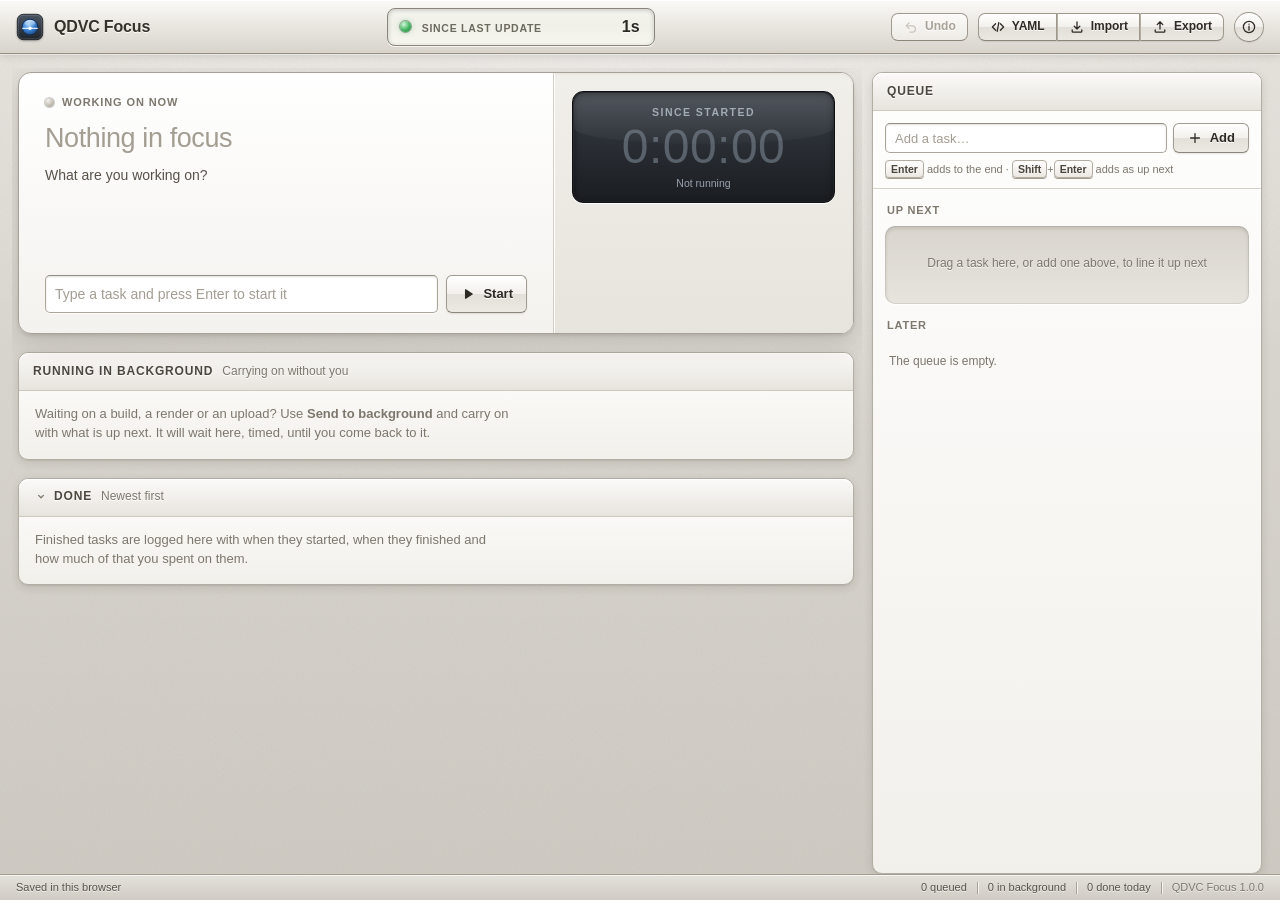
==== docs/index.html @ 7f021e05 "[AI-assisted] [feat] Add QDVC Focus single-page app Adds a no-dependency desktop web app for trackin" ====
<!DOCTYPE html>
<html lang="en">
<head>
<meta charset="utf-8">
<meta name="viewport" content="width=device-width, initial-scale=1">
<meta name="color-scheme" content="light">
<meta name="description" content="QDVC Focus — keep track of what you are working on now, what is up next, and what is running in the background.">
<title>QDVC Focus</title>
<link rel="icon" href="data:image/svg+xml,%3Csvg xmlns='http://www.w3.org/2000/svg' viewBox='0 0 32 32'%3E%3Crect x='1.5' y='1.5' width='29' height='29' rx='7' fill='%232d3238'/%3E%3Ccircle cx='16' cy='16' r='9' fill='%233a7fd0'/%3E%3Cpath d='M7.6 17.5h16.8' stroke='%23e8f3ff' stroke-width='1.6'/%3E%3Ccircle cx='16' cy='17.5' r='2.2' fill='%23fff'/%3E%3C/svg%3E">
<style>
/* ---------- src/css/00-tokens.css ---------- */
/* ==========================================================================
   00-tokens.css — the single source of truth for colour, type and metrics.
   The look is deliberately tactile: lit-from-above gradients, inset wells,
   bevelled controls. Surfaces are warm greys so the blue and green accents
   read as signals rather than decoration.
   ========================================================================== */

:root {
  /* type */
  --font: "Helvetica Neue", Helvetica, Arial, sans-serif;
  --mono: ui-monospace, "SF Mono", Menlo, Consolas, "Liberation Mono", monospace;

  /* ink */
  --ink:        #23211d;
  --ink-mid:    #57524a;
  --ink-dim:    #7d776d;
  --ink-faint:  #a39d92;

  /* the desk behind everything */
  --desk-top:   #e3e0da;
  --desk-bot:   #cfcbc3;

  /* raised surfaces */
  --panel-hi:   #fefefd;
  --panel-lo:   #f2f0eb;
  --panel-edge: #b3aea4;
  --head-hi:    #fbfaf8;
  --head-lo:    #e7e4de;
  --line:       #d6d2c9;
  --line-hi:    #ffffff;

  /* sunken wells */
  --well-hi:    #d9d5cd;
  --well-lo:    #e7e4dd;

  /* accents */
  --blue-hi:    #7db6f3;
  --blue:       #3a7bd5;
  --blue-lo:    #2d6cc4;
  --blue-edge:  #24599f;
  --go-hi:      #82d396;
  --go:         #46a560;
  --go-lo:      #379250;
  --go-edge:    #29703d;
  --red:        #b4362a;
  --red-edge:   #85251c;
  --amber:      #c98314;
  --amber-lo:   #9a6208;

  /* the clock and the code view */
  --glass-hi:   #383e46;
  --glass-lo:   #1a1d21;
  --glass-ink:  #f3efe6;
  --glass-dim:  #9aa3ad;

  --fs-xs: 11px;
  --fs-sm: 12px;
  --fs-md: 13px;
  --fs-lg: 15px;

  --radius: 6px;
  --radius-lg: 10px;

  --toolbar-h: 54px;
  --statusbar-h: 26px;
  --side-w: 390px;

  --ring: 0 0 0 3px rgba(58, 123, 213, .38);
  --raise-1: inset 0 1px 0 #fff, 0 1px 2px rgba(40, 34, 24, .12);
  --raise-2: inset 0 1px 0 #fff, 0 1px 1px rgba(40, 34, 24, .08), 0 3px 10px rgba(40, 34, 24, .12);
  --sink: inset 0 2px 4px rgba(0, 0, 0, .14), inset 0 0 0 1px rgba(0, 0, 0, .07), 0 1px 0 #fff;
}
/* ---------- src/css/10-base.css ---------- */
/* ==========================================================================
   10-base.css — reset, the desk texture, shared typography.
   ========================================================================== */

*, *::before, *::after { box-sizing: border-box; }

html, body { height: 100%; }

body {
  margin: 0;
  min-width: 1024px;
  overflow: hidden;
  font: var(--fs-md)/1.45 var(--font);
  color: var(--ink);
  background-color: var(--desk-bot);
  /* A faint grain over a top-lit gradient: enough to read as a surface,
     not enough to notice. */
  background-image:
    url("data:image/svg+xml,%3Csvg xmlns='http://www.w3.org/2000/svg' width='180' height='180'%3E%3Cfilter id='g'%3E%3CfeTurbulence type='fractalNoise' baseFrequency='.85' numOctaves='2' stitchTiles='stitch'/%3E%3CfeColorMatrix values='0 0 0 0 .2 0 0 0 0 .17 0 0 0 0 .12 0 0 0 .07 0'/%3E%3C/filter%3E%3Crect width='100%25' height='100%25' filter='url(%23g)'/%3E%3C/svg%3E"),
    radial-gradient(ellipse 80% 50% at 50% 0%, rgba(255, 255, 255, .45), rgba(255, 255, 255, 0)),
    linear-gradient(var(--desk-top), var(--desk-bot));
  background-attachment: fixed;
  -webkit-font-smoothing: antialiased;
  -moz-osx-font-smoothing: grayscale;
}

button, input, textarea, select { font: inherit; color: inherit; }

:focus-visible { outline: 2px solid var(--blue); outline-offset: 2px; }

b, strong { font-weight: 700; }

code {
  font: .92em var(--mono);
  padding: 1px 4px;
  border-radius: 3px;
  background: rgba(0, 0, 0, .06);
}

kbd {
  display: inline-block;
  min-width: 18px;
  padding: 0 5px;
  font: 600 10.5px/16px var(--font);
  text-align: center;
  color: #4a453d;
  background: linear-gradient(#ffffff, #ebe8e2);
  border: 1px solid #b3ada1;
  border-radius: 4px;
  box-shadow: 0 1px 0 #a39d91;
}

.dim { color: var(--ink-dim); }

.icon { flex: none; display: block; }

@keyframes breathe {
  0%, 100% { opacity: 1; }
  50% { opacity: .55; }
}

@keyframes fade-in {
  from { opacity: 0; }
}

@keyframes drop-in {
  from { opacity: 0; transform: translateY(-10px) scale(.98); }
}

@keyframes rise-in {
  from { opacity: 0; transform: translateY(8px); }
}

@media (prefers-reduced-motion: reduce) {
  *, *::before, *::after { animation: none !important; transition: none !important; }
}
/* ---------- src/css/20-chrome.css ---------- */
/* ==========================================================================
   20-chrome.css — window chrome: toolbar, the "since last update" display,
   the two-column workspace and the status bar.
   ========================================================================== */

.app {
  display: flex;
  flex-direction: column;
  height: 100vh;
}

/* ---------------------------------------------------------------- toolbar */

.toolbar {
  position: relative;
  z-index: 5;
  flex: none;
  display: flex;
  align-items: center;
  gap: 12px;
  height: var(--toolbar-h);
  padding: 0 16px;
  background: linear-gradient(#fbfaf8, #e7e4de 55%, #d8d4cc);
  border-bottom: 1px solid #958f84;
  box-shadow: inset 0 1px 0 #fff, 0 1px 0 rgba(255, 255, 255, .45), 0 2px 8px rgba(40, 34, 24, .14);
}

.toolbar-spacer { flex: 1; }

.brand {
  display: flex;
  align-items: center;
  gap: 10px;
  min-width: 0;
}

.brand-mark svg { display: block; filter: drop-shadow(0 1px 1px rgba(0, 0, 0, .25)); }

.brand-name {
  font-size: 16px;
  font-weight: 700;
  letter-spacing: -.01em;
  color: #34302a;
  text-shadow: 0 1px 0 rgba(255, 255, 255, .9);
  white-space: nowrap;
}

.toolbar-tools {
  display: flex;
  align-items: center;
  gap: 10px;
}

/* Glossy capsule buttons, lit from above. */
.tbtn {
  display: inline-flex;
  align-items: center;
  gap: 6px;
  height: 28px;
  padding: 0 11px;
  font-size: var(--fs-sm);
  font-weight: 600;
  color: #2e2a25;
  text-shadow: 0 1px 0 #fff;
  background: linear-gradient(#ffffff, #f2f0ec 50%, #e2dfd8 51%, #ebe8e2);
  border: 1px solid #9f998e;
  border-bottom-color: #8b857a;
  border-radius: 7px;
  box-shadow: inset 0 1px 0 rgba(255, 255, 255, .95), 0 1px 1px rgba(0, 0, 0, .08);
  cursor: pointer;
}

.tbtn:hover { background: linear-gradient(#ffffff, #f6f4f1 50%, #e8e5df 51%, #f1eee9); }

.tbtn:active, .tbtn.is-open {
  background: linear-gradient(#d2cec5, #e0ddd6);
  box-shadow: inset 0 1px 3px rgba(0, 0, 0, .22);
}

.tbtn:disabled {
  color: #a8a297;
  cursor: default;
  background: linear-gradient(#fbfaf8, #eeebe6);
  box-shadow: inset 0 1px 0 rgba(255, 255, 255, .95);
}

.tbtn:disabled .icon { opacity: .55; }

.tbtn-round {
  width: 30px;
  padding: 0;
  justify-content: center;
  border-radius: 50%;
  height: 30px;
}

.segmented { display: flex; }
.segmented .tbtn { border-radius: 0; }
.segmented .tbtn + .tbtn { border-left-color: #b3ada2; }
.segmented .tbtn:first-child { border-radius: 7px 0 0 7px; }
.segmented .tbtn:last-child { border-radius: 0 7px 7px 0; }

/* The "since last update" display sits in the middle of the toolbar like
   the status window of a desktop media player: a recessed, backlit panel. */
.idle-slot { flex: none; }

.idle-chip {
  display: flex;
  align-items: center;
  gap: 11px;
  width: 268px;
  height: 38px;
  padding: 0 14px 0 12px;
  text-align: left;
  cursor: pointer;
  color: var(--ink);
  background:
    linear-gradient(rgba(255, 255, 255, .55), rgba(255, 255, 255, 0) 50%),
    linear-gradient(#e9eadf, #f7f7f0);
  border: 1px solid #8a8579;
  border-radius: 8px;
  box-shadow: inset 0 1px 4px rgba(0, 0, 0, .22), inset 0 0 0 1px rgba(255, 255, 255, .35), 0 1px 0 rgba(255, 255, 255, .8);
}

.idle-chip:hover { border-color: #767165; }
.idle-chip:active { box-shadow: inset 0 2px 6px rgba(0, 0, 0, .3), 0 1px 0 rgba(255, 255, 255, .8); }

.idle-lamp {
  flex: none;
  width: 11px;
  height: 11px;
  border-radius: 50%;
  background: radial-gradient(circle at 35% 30%, #d4f8db, #41b45f 55%, #287f40);
  box-shadow: 0 0 0 1px rgba(0, 0, 0, .3), 0 0 5px rgba(65, 180, 95, .55);
}

.idle-chip[data-level="warn"] .idle-lamp {
  background: radial-gradient(circle at 35% 30%, #fff1c9, #e5a12c 55%, #a86c0a);
  box-shadow: 0 0 0 1px rgba(0, 0, 0, .3), 0 0 6px rgba(229, 161, 44, .7);
}

.idle-chip[data-level="alert"] .idle-lamp {
  background: radial-gradient(circle at 35% 30%, #ffd2cc, #db4a3a 55%, #962719);
  box-shadow: 0 0 0 1px rgba(0, 0, 0, .3), 0 0 8px rgba(219, 74, 58, .8);
  animation: breathe 1.6s ease-in-out infinite;
}

.idle-text {
  display: flex;
  flex: 1;
  justify-content: space-between;
  align-items: baseline;
  gap: 8px;
  min-width: 0;
}

.idle-label {
  font-size: 10.5px;
  font-weight: 700;
  text-transform: uppercase;
  letter-spacing: .07em;
  color: #6c6a5f;
  white-space: nowrap;
}

.idle-value {
  font-size: 16px;
  font-weight: 700;
  font-variant-numeric: tabular-nums;
  color: #2a2924;
  text-shadow: 0 1px 0 rgba(255, 255, 255, .7);
  white-space: nowrap;
}

.idle-chip[data-level="warn"] .idle-value { color: var(--amber-lo); }
.idle-chip[data-level="alert"] .idle-value { color: var(--red); }

.idle-chip.is-pulsing { animation: check-in .6s ease-out; }

@keyframes check-in {
  0% { box-shadow: inset 0 1px 4px rgba(0, 0, 0, .22), 0 0 0 0 rgba(65, 180, 95, .55); }
  100% { box-shadow: inset 0 1px 4px rgba(0, 0, 0, .22), 0 0 0 10px rgba(65, 180, 95, 0); }
}

/* -------------------------------------------------------------- workspace */

.workspace {
  flex: 1;
  min-height: 0;
  display: grid;
  grid-template-columns: minmax(0, 1fr) var(--side-w);
  gap: 18px;
  padding: 18px 18px 0;
}

.col-main {
  min-height: 0;
  overflow: auto;
  display: flex;
  flex-direction: column;
  gap: 18px;
  /* Room for the panels' shadows inside the scrolling box. */
  margin: -4px -8px 0 -6px;
  padding: 4px 8px 22px 6px;
}

.col-side {
  min-height: 0;
  margin-bottom: 18px;
}

@media (max-width: 1220px) {
  :root { --side-w: 340px; }
}

/* ------------------------------------------------------------- status bar */

.statusbar {
  flex: none;
  display: flex;
  align-items: center;
  gap: 10px;
  height: var(--statusbar-h);
  padding: 0 16px;
  font-size: var(--fs-xs);
  color: var(--ink-mid);
  text-shadow: 0 1px 0 rgba(255, 255, 255, .6);
  background: linear-gradient(#e4e1db, #d0ccc4);
  border-top: 1px solid #a39d92;
  box-shadow: inset 0 1px 0 rgba(255, 255, 255, .65);
}

.status-item { white-space: nowrap; }
.status-item.is-error { color: var(--red); font-weight: 700; white-space: normal; }
.status-spacer { flex: 1; }
.status-version { color: var(--ink-dim); }

.status-sep {
  width: 1px;
  height: 12px;
  background: #a9a397;
  box-shadow: 1px 0 0 rgba(255, 255, 255, .7);
}
/* ---------- src/css/30-controls.css ---------- */
/* ==========================================================================
   30-controls.css — buttons, text fields, small icon tools, links.
   ========================================================================== */

.btn {
  display: inline-flex;
  align-items: center;
  justify-content: center;
  gap: 7px;
  height: 30px;
  padding: 0 13px;
  font-size: var(--fs-md);
  font-weight: 600;
  color: #2e2a25;
  text-shadow: 0 1px 0 #fff;
  white-space: nowrap;
  background: linear-gradient(#ffffff, #f2f0ec 50%, #e3e0d9 51%, #ece9e3);
  border: 1px solid #a19b90;
  border-bottom-color: #8c867b;
  border-radius: var(--radius);
  box-shadow: inset 0 1px 0 rgba(255, 255, 255, .95), 0 1px 2px rgba(0, 0, 0, .1);
  cursor: pointer;
}

.btn:hover { background: linear-gradient(#ffffff, #f7f5f2 50%, #e9e6e0 51%, #f2efea); }

.btn:active {
  background: linear-gradient(#d4d0c8, #e2dfd8);
  box-shadow: inset 0 1px 3px rgba(0, 0, 0, .22);
}

.btn:disabled {
  color: #aaa499;
  text-shadow: none;
  cursor: default;
  background: linear-gradient(#f8f7f4, #eeebe6);
  box-shadow: none;
  border-color: #c3bdb2;
}

.btn:disabled .icon { opacity: .5; }

.btn-lg {
  height: 40px;
  padding: 0 18px;
  font-size: 14px;
  border-radius: 8px;
}

.btn-sm {
  height: 26px;
  padding: 0 10px;
  font-size: var(--fs-sm);
  gap: 5px;
}

.btn-icon { width: 40px; padding: 0; }

/* Coloured buttons share one recipe: a two-tone gloss and an engraved
   label. Only the hues change. */
.btn-primary, .btn-go, .btn-danger {
  color: #fff;
  text-shadow: 0 -1px 0 rgba(0, 0, 0, .3);
  box-shadow: inset 0 1px 0 rgba(255, 255, 255, .45), 0 1px 2px rgba(0, 0, 0, .2);
}

.btn-primary {
  background: linear-gradient(var(--blue-hi), #4d8fe2 50%, var(--blue-lo) 51%, #3f81d6);
  border-color: var(--blue-edge);
}
.btn-primary:hover { background: linear-gradient(#8dc0f6, #5b99e6 50%, #3676cc 51%, #4a8ade); }
.btn-primary:active { background: linear-gradient(#2a65b8, #3a7bd5); box-shadow: inset 0 1px 3px rgba(0, 0, 0, .35); }

.btn-go {
  background: linear-gradient(var(--go-hi), #55b26e 50%, var(--go-lo) 51%, #42a05c);
  border-color: var(--go-edge);
}
.btn-go:hover { background: linear-gradient(#93dba5, #61bb79 50%, #3e9a57 51%, #4aa964); }
.btn-go:active { background: linear-gradient(#2f8146, #46a560); box-shadow: inset 0 1px 3px rgba(0, 0, 0, .35); }

.btn-danger {
  background: linear-gradient(#ec8a7f, #d55849 50%, #bd3d2f 51%, #c84a3c);
  border-color: var(--red-edge);
}
.btn-danger:active { background: linear-gradient(#a8352a, #c84a3c); box-shadow: inset 0 1px 3px rgba(0, 0, 0, .35); }

.btn-primary:disabled, .btn-go:disabled, .btn-danger:disabled {
  color: rgba(255, 255, 255, .85);
  text-shadow: none;
  filter: saturate(.25) brightness(1.15);
  box-shadow: none;
}

/* Small borderless tool that gains a bevel on hover. */
.tool {
  flex: none;
  display: inline-flex;
  align-items: center;
  justify-content: center;
  width: 26px;
  height: 24px;
  padding: 0;
  color: #625d54;
  background: none;
  border: 1px solid transparent;
  border-radius: 5px;
  cursor: pointer;
}

.tool:hover, .tool.is-open {
  color: #2b2824;
  background: linear-gradient(#ffffff, #e9e6e0);
  border-color: #b5afa4;
  box-shadow: 0 1px 1px rgba(0, 0, 0, .08);
}

.tool:active {
  background: linear-gradient(#d9d5cd, #e8e5df);
  box-shadow: inset 0 1px 2px rgba(0, 0, 0, .18);
}

.link-btn {
  align-self: flex-start;
  padding: 0;
  font-size: var(--fs-md);
  color: #2c66b8;
  background: none;
  border: 0;
  cursor: pointer;
}

.link-btn:hover { text-decoration: underline; }

.push-left { margin-right: auto; }
.push-right { margin-left: auto; }

/* Text fields are sunk into the surface. */
.field {
  height: 30px;
  padding: 0 9px;
  font-size: var(--fs-md);
  color: var(--ink);
  background: #fff;
  border: 1px solid #aca69a;
  border-top-color: #958f83;
  border-radius: 5px;
  box-shadow: inset 0 1px 2px rgba(0, 0, 0, .13), 0 1px 0 rgba(255, 255, 255, .85);
}

.field::placeholder { color: #a39d92; }

.field:focus {
  outline: none;
  border-color: #5a8fd6;
  box-shadow: inset 0 1px 2px rgba(0, 0, 0, .1), var(--ring);
}

.field-lg { width: 100%; height: 36px; font-size: 15px; }

.field-area {
  width: 100%;
  height: auto;
  padding: 8px 10px;
  line-height: 1.45;
  resize: vertical;
}

.field-code {
  width: 100%;
  height: auto;
  min-height: 220px;
  padding: 10px 12px;
  font: 12.5px/1.5 var(--mono);
  white-space: pre;
  resize: vertical;
}

.form-label {
  display: block;
  margin: 0 0 5px;
  font-size: var(--fs-sm);
  font-weight: 700;
  color: var(--ink-mid);
}

.field-error {
  min-height: 16px;
  margin: 3px 0 8px;
  font-size: var(--fs-sm);
  color: var(--red);
}

.form-foot-note {
  margin-top: 10px;
  font-size: 11.5px;
  color: var(--ink-dim);
}
/* ---------- src/css/40-panels.css ---------- */
/* ==========================================================================
   40-panels.css — the raised panel with its bevelled header bar, counts,
   section labels and empty states. Shared by every column.
   ========================================================================== */

.panel {
  background: linear-gradient(var(--panel-hi), var(--panel-lo));
  border: 1px solid var(--panel-edge);
  border-radius: var(--radius-lg);
  box-shadow: var(--raise-2);
}

.panel-head {
  display: flex;
  align-items: center;
  gap: 9px;
  min-height: 38px;
  padding: 0 12px 0 14px;
  background: linear-gradient(var(--head-hi), var(--head-lo));
  border-bottom: 1px solid #cdc8be;
  border-radius: var(--radius-lg) var(--radius-lg) 0 0;
  box-shadow: inset 0 1px 0 #fff;
}

.panel.is-collapsed .panel-head {
  border-bottom: 0;
  border-radius: var(--radius-lg);
}

/* Engraved, small-caps-style header label. */
.panel-title {
  font-size: var(--fs-sm);
  font-weight: 700;
  letter-spacing: .07em;
  text-transform: uppercase;
  color: #4c473f;
  text-shadow: 0 1px 0 #fff;
}

.panel-sub {
  font-size: var(--fs-sm);
  color: var(--ink-dim);
  text-shadow: 0 1px 0 #fff;
}

.count-badge {
  min-width: 20px;
  height: 18px;
  padding: 0 6px;
  font-size: var(--fs-xs);
  font-weight: 700;
  line-height: 18px;
  text-align: center;
  color: #fff;
  text-shadow: 0 -1px 0 rgba(0, 0, 0, .25);
  background: linear-gradient(#958f85, #6f6a61);
  border-radius: 9px;
  box-shadow: inset 0 1px 1px rgba(0, 0, 0, .25), 0 1px 0 rgba(255, 255, 255, .85);
}

.count-badge:empty { display: none; }

.panel-empty {
  padding: 14px 16px 16px;
  color: var(--ink-dim);
  max-width: 70ch;
}

.section-label {
  display: flex;
  align-items: center;
  gap: 7px;
  margin: 14px 2px 7px;
  font-size: var(--fs-xs);
  font-weight: 700;
  letter-spacing: .07em;
  text-transform: uppercase;
  color: var(--ink-dim);
  text-shadow: 0 1px 0 #fff;
}

.section-count { font-weight: 400; letter-spacing: 0; }

.disclosure {
  display: inline-flex;
  align-items: center;
  gap: 5px;
  padding: 0;
  background: none;
  border: 0;
  cursor: pointer;
}

.disclosure .icon {
  color: var(--ink-dim);
  transform: rotate(-90deg);
  transition: transform .15s;
}

.disclosure.is-open .icon { transform: none; }
/* ---------- src/css/50-now.css ---------- */
/* ==========================================================================
   50-now.css — the "Now" card: the task in focus, its controls, and the
   glass-fronted clock.
   ========================================================================== */

.now-card {
  position: relative;
  display: grid;
  grid-template-columns: minmax(0, 1fr) 300px;
  min-height: 262px;
  background: linear-gradient(#ffffff, #f4f2ee);
  border: 1px solid #a7a197;
  border-radius: 13px;
  box-shadow: inset 0 1px 0 #fff, 0 2px 3px rgba(40, 34, 24, .1), 0 10px 28px rgba(40, 34, 24, .17);
}

.now-main {
  display: flex;
  flex-direction: column;
  gap: 11px;
  min-width: 0;
  padding: 22px 26px 20px;
}

.eyebrow {
  display: flex;
  align-items: center;
  gap: 8px;
  font-size: var(--fs-xs);
  font-weight: 700;
  letter-spacing: .08em;
  text-transform: uppercase;
  color: var(--ink-dim);
}

.live-lamp {
  width: 9px;
  height: 9px;
  border-radius: 50%;
  background: radial-gradient(circle at 35% 30%, #d4f8db, #41b45f 55%, #287f40);
  box-shadow: 0 0 0 1px rgba(0, 0, 0, .25), 0 0 6px rgba(65, 180, 95, .7);
  animation: breathe 2.4s ease-in-out infinite;
}

.live-lamp.is-off {
  background: radial-gradient(circle at 35% 30%, #f3f1ec, #bfbab0 60%, #9d978c);
  box-shadow: 0 0 0 1px rgba(0, 0, 0, .2);
  animation: none;
}

.now-title {
  font-size: 27px;
  font-weight: 700;
  line-height: 1.2;
  letter-spacing: -.015em;
  color: #1f1d19;
  overflow-wrap: anywhere;
}

.now-title.is-placeholder {
  font-weight: 300;
  color: var(--ink-faint);
}

.now-notes {
  max-height: 9.6em;
  overflow: auto;
  padding: 8px 11px;
  font-size: 13.5px;
  white-space: pre-wrap;
  overflow-wrap: anywhere;
  color: var(--ink-mid);
  background: #f5f3ee;
  border: 1px solid var(--line);
  border-radius: 7px;
  box-shadow: inset 0 1px 2px rgba(0, 0, 0, .07);
}

.now-actions {
  display: flex;
  flex-wrap: wrap;
  gap: 10px;
  margin-top: auto;
  padding-top: 6px;
}

.now-empty-text {
  margin: 0;
  font-size: 14px;
  color: var(--ink-mid);
}

.now-card.is-empty .now-actions { margin-top: 0; }

.now-next {
  font-size: 12.5px;
  color: var(--ink-mid);
  white-space: nowrap;
  overflow: hidden;
  text-overflow: ellipsis;
}

.or-rule {
  display: flex;
  align-items: center;
  gap: 10px;
  max-width: 560px;
  font-size: var(--fs-xs);
  letter-spacing: .07em;
  text-transform: uppercase;
  color: var(--ink-faint);
}

.or-rule::before, .or-rule::after {
  content: '';
  flex: 1;
  height: 1px;
  background: #d6d1c7;
  box-shadow: 0 1px 0 #fff;
}

.quick-start {
  display: flex;
  gap: 8px;
  max-width: 560px;
  margin-top: auto;
}

.quick-start .field { flex: 1; min-width: 0; height: 38px; font-size: 14px; }
.quick-start .btn { height: 38px; }

/* The right-hand column is a slightly sunken tray holding the clock. */
.now-side {
  display: flex;
  flex-direction: column;
  gap: 12px;
  padding: 18px;
  background: linear-gradient(#f1efea, #e7e4dd);
  border-left: 1px solid #d3cec4;
  border-radius: 0 12px 12px 0;
  box-shadow: inset 1px 0 0 #fff, inset 0 1px 3px rgba(0, 0, 0, .05);
}

.clock-face {
  position: relative;
  overflow: hidden;
  padding: 13px 14px 11px;
  text-align: center;
  color: var(--glass-ink);
  background: linear-gradient(var(--glass-hi), var(--glass-lo));
  border: 1px solid #0f1114;
  border-radius: 11px;
  box-shadow: inset 0 2px 7px rgba(0, 0, 0, .6), inset 0 0 0 1px rgba(255, 255, 255, .05), 0 1px 0 #fff;
}

/* The glass: a curved highlight over the top half. */
.clock-face::after {
  content: '';
  position: absolute;
  top: 1px;
  left: 1px;
  right: 1px;
  height: 46%;
  border-radius: 10px 10px 50% 50% / 10px 10px 16px 16px;
  background: linear-gradient(rgba(255, 255, 255, .13), rgba(255, 255, 255, .02));
  pointer-events: none;
}

.clock-label, .clock-sub {
  font-size: 10.5px;
  color: var(--glass-dim);
}

.clock-label {
  font-weight: 700;
  letter-spacing: .14em;
  text-transform: uppercase;
}

.clock-digits {
  margin: 1px 0 2px;
  font-size: 48px;
  font-weight: 300;
  line-height: 1.1;
  letter-spacing: .01em;
  font-variant-numeric: tabular-nums;
  text-shadow: 0 0 16px rgba(255, 246, 225, .28);
  white-space: nowrap;
}

.clock-face.is-off .clock-digits {
  color: #59616b;
  text-shadow: none;
}

.now-stats { display: flex; flex-direction: column; }

.stat {
  display: flex;
  justify-content: space-between;
  align-items: baseline;
  gap: 10px;
  padding: 6px 2px;
  border-bottom: 1px solid #d2cdc3;
  box-shadow: 0 1px 0 rgba(255, 255, 255, .8);
}

.stat:last-child { border-bottom: 0; box-shadow: none; }

.stat-label { font-size: var(--fs-sm); color: var(--ink-dim); }

.stat-value {
  font-weight: 700;
  font-variant-numeric: tabular-nums;
  white-space: nowrap;
}

/* While a task is dragged, the card says it can take it. */
.drop-hint { display: none; }

body.dragging-task .now-card .drop-hint {
  position: absolute;
  inset: 7px;
  display: flex;
  align-items: center;
  justify-content: center;
  font-size: 15px;
  font-weight: 700;
  color: #2a63b5;
  background: rgba(236, 243, 252, .8);
  border-radius: 9px;
  box-shadow: inset 0 0 0 2px rgba(58, 123, 213, .35);
  pointer-events: none;
}

.now-card.drop-active .drop-hint {
  background: rgba(219, 233, 250, .94) !important;
  box-shadow: inset 0 0 0 2px var(--blue), 0 0 0 4px rgba(58, 123, 213, .18) !important;
}
/* ---------- src/css/55-queue.css ---------- */
/* ==========================================================================
   55-queue.css — the queue sidebar: add form, up-next tray, later list,
   task cards and the drop marker.
   ========================================================================== */

.queue-panel {
  display: flex;
  flex-direction: column;
  height: 100%;
}

.add-form {
  padding: 12px 12px 10px;
  border-bottom: 1px solid var(--line);
  box-shadow: 0 1px 0 #fff;
}

.field-row { display: flex; gap: 6px; }
.field-row .field { flex: 1; min-width: 0; }

.hint {
  margin-top: 7px;
  font-size: var(--fs-xs);
  color: var(--ink-dim);
}

.queue-body {
  flex: 1;
  min-height: 0;
  overflow: auto;
  padding: 0 12px 14px;
}

/* The up-next slot is a recessed tray the next card sits in. */
.tray {
  min-height: 78px;
  padding: 8px;
  background: linear-gradient(var(--well-hi), var(--well-lo));
  border-radius: 10px;
  box-shadow: var(--sink);
  transition: background-color .15s, box-shadow .15s;
}

.tray.drop-active {
  background: linear-gradient(#cfdbeb, #dfe7f1);
  box-shadow: inset 0 2px 4px rgba(0, 0, 0, .14), inset 0 0 0 2px #5b93dc, 0 0 0 3px rgba(58, 123, 213, .18);
}

.tray-empty {
  display: flex;
  align-items: center;
  justify-content: center;
  min-height: 60px;
  padding: 0 12px;
  font-size: var(--fs-sm);
  text-align: center;
  color: var(--ink-dim);
  text-shadow: 0 1px 0 rgba(255, 255, 255, .7);
}

.later-list {
  min-height: 70px;
  margin: 0;
  padding: 4px 0 40px;
  list-style: none;
  border-radius: 8px;
}

.later-item { margin-bottom: 7px; }

.list-empty {
  padding: 8px 4px;
  font-size: var(--fs-sm);
  color: var(--ink-dim);
}

body.dragging-task .later-list .list-empty { visibility: hidden; }

/* The marker takes no space; it is drawn into the gap between cards. */
.drop-marker {
  position: relative;
  height: 0;
  list-style: none;
}

.drop-marker::before {
  content: '';
  position: absolute;
  left: 4px;
  right: 2px;
  top: -5px;
  height: 3px;
  border-radius: 2px;
  background: linear-gradient(#6aa8ef, #2f6fca);
  box-shadow: 0 1px 2px rgba(30, 80, 160, .45);
}

.drop-marker::after {
  content: '';
  position: absolute;
  left: -3px;
  top: -8px;
  width: 9px;
  height: 9px;
  border-radius: 50%;
  background: #fff;
  border: 2px solid #2f6fca;
}

/* ------------------------------------------------------------- task card */

.task-card {
  position: relative;
  display: flex;
  align-items: flex-start;
  gap: 8px;
  padding: 9px 7px 9px 6px;
  background: linear-gradient(#ffffff, #f4f2ee);
  border: 1px solid #bcb7ad;
  border-radius: 8px;
  box-shadow: var(--raise-1);
  cursor: grab;
  transition: box-shadow .12s, opacity .12s;
}

.task-card:hover {
  border-color: #a8a297;
  box-shadow: inset 0 1px 0 #fff, 0 2px 6px rgba(40, 34, 24, .16);
}

.task-card:active { cursor: grabbing; }

.task-card.is-next {
  padding: 11px 8px 11px 7px;
  box-shadow: inset 0 1px 0 #fff, 0 2px 4px rgba(40, 34, 24, .18);
}

.task-card.is-dragging { opacity: .4; }

/* A knurled grip down the side says "you can pick this up". */
.grip {
  flex: none;
  align-self: stretch;
  width: 8px;
  margin: 1px 1px 1px 2px;
  background-image: radial-gradient(circle, #a39d92 0.9px, transparent 1.3px);
  background-size: 4px 4px;
  opacity: .85;
}

.task-body { flex: 1; min-width: 0; }

.task-title {
  font-size: 13.5px;
  font-weight: 700;
  line-height: 1.3;
  overflow-wrap: anywhere;
}

.task-card.is-next .task-title { font-size: 14.5px; }

.task-note {
  margin-top: 2px;
  font-size: var(--fs-sm);
  color: var(--ink-mid);
  white-space: nowrap;
  overflow: hidden;
  text-overflow: ellipsis;
}

.task-meta {
  margin-top: 4px;
  font-size: var(--fs-xs);
  color: var(--ink-dim);
}

.meta-dot {
  display: inline-block;
  width: 3px;
  height: 3px;
  margin: 0 6px;
  vertical-align: middle;
  border-radius: 50%;
  background: currentColor;
  opacity: .7;
}

.task-tools {
  position: absolute;
  top: 5px;
  right: 5px;
  display: flex;
  gap: 1px;
  padding: 1px 1px 1px 18px;
  border-radius: 0 6px 6px 0;
  background: linear-gradient(to right, rgba(253, 252, 251, 0), #fdfcfb 16px);
  opacity: 0;
  pointer-events: none;
  transition: opacity .12s;
}

.task-card:hover .task-tools,
.task-card:focus-within .task-tools { opacity: 1; pointer-events: auto; }

body.dragging-task .task-tools { opacity: 0 !important; }
/* ---------- src/css/60-lanes.css ---------- */
/* ==========================================================================
   60-lanes.css — the background lane (with its barber-pole progress bars)
   and the done log.
   ========================================================================== */

/* ------------------------------------------------------------ background */

.bg-grid {
  display: grid;
  grid-template-columns: repeat(auto-fill, minmax(270px, 1fr));
  gap: 12px;
  padding: 12px;
}

.bg-card {
  display: flex;
  flex-direction: column;
  gap: 9px;
  padding: 11px 12px 12px;
  background: linear-gradient(#ffffff, #f3f1ec);
  border: 1px solid #bab5aa;
  border-radius: 9px;
  box-shadow: inset 0 1px 0 #fff, 0 1px 3px rgba(40, 34, 24, .13);
}

.bg-top {
  display: flex;
  align-items: flex-start;
  gap: 6px;
}

.bg-title {
  flex: 1;
  min-width: 0;
  font-size: 13.5px;
  font-weight: 700;
  line-height: 1.3;
  overflow-wrap: anywhere;
}

/* Indeterminate progress: something is working, nobody knows how long. */
.pole-track {
  height: 11px;
  overflow: hidden;
  background: linear-gradient(#cdc9c1, #e3e0d9);
  border: 1px solid #a49e92;
  border-radius: 6px;
  box-shadow: inset 0 1px 2px rgba(0, 0, 0, .25), 0 1px 0 #fff;
}

.pole {
  height: 100%;
  background-image:
    linear-gradient(rgba(255, 255, 255, .6), rgba(255, 255, 255, .05) 55%, rgba(0, 0, 0, .1)),
    repeating-linear-gradient(-45deg, #5b99e6 0 7px, #94c2f5 7px 14px);
  background-size: 100% 100%, 19.8px 100%;
  border-radius: 5px;
  animation: pole 1.1s linear infinite;
}

@keyframes pole {
  to { background-position: 0 0, 19.8px 0; }
}

.bg-times {
  display: flex;
  flex-direction: column;
  gap: 2px;
}

.bg-time-main {
  display: flex;
  align-items: center;
  gap: 6px;
  font-weight: 700;
  font-variant-numeric: tabular-nums;
}

.bg-time-main .icon { color: var(--ink-dim); }

.bg-time-sub {
  font-size: 11.5px;
  color: var(--ink-dim);
}

.bg-actions { display: flex; gap: 6px; }

/* ------------------------------------------------------------------ done */

.done-table { padding: 2px 0 8px; }

.day-row {
  display: flex;
  justify-content: space-between;
  padding: 10px 16px 5px;
  font-size: var(--fs-xs);
  font-weight: 700;
  letter-spacing: .07em;
  text-transform: uppercase;
  color: var(--ink-dim);
  text-shadow: 0 1px 0 #fff;
  border-bottom: 1px solid #e0dcd4;
}

.day-count { font-weight: 400; letter-spacing: 0; text-transform: none; }

.done-row {
  display: grid;
  grid-template-columns: 18px minmax(0, 1fr) 96px 62px minmax(120px, 170px) 58px;
  align-items: center;
  gap: 12px;
  min-height: 33px;
  padding: 4px 12px 4px 16px;
}

.done-row.is-alt { background: rgba(80, 70, 50, .035); }
.done-row:hover { background: rgba(58, 123, 213, .07); }

.done-check {
  display: inline-flex;
  align-items: center;
  justify-content: center;
  width: 18px;
  height: 18px;
  color: #fff;
  border-radius: 50%;
  background: linear-gradient(#7fcf93, #3d9a57);
  box-shadow: inset 0 1px 0 rgba(255, 255, 255, .45), 0 0 0 1px #2c7d43, 0 1px 1px rgba(0, 0, 0, .15);
}

.done-check .icon { width: 12px; height: 12px; stroke-width: 2.6; }

.done-title {
  overflow: hidden;
  text-overflow: ellipsis;
  white-space: nowrap;
}

.done-when, .done-took, .done-focus {
  font-size: var(--fs-sm);
  font-variant-numeric: tabular-nums;
  white-space: nowrap;
  color: var(--ink-mid);
}

.done-took { font-weight: 700; color: var(--ink); text-align: right; }
.done-focus { overflow: hidden; text-overflow: ellipsis; }

.done-tools {
  display: flex;
  justify-content: flex-end;
  gap: 1px;
  opacity: 0;
}

.done-row:hover .done-tools,
.done-row:focus-within .done-tools { opacity: 1; }
/* ---------- src/css/70-overlays.css ---------- */
/* ==========================================================================
   70-overlays.css — dialogs, pop-up menus, toasts, the YAML view and the
   file-drop veil.
   ========================================================================== */

#layer { position: relative; z-index: 50; }

/* ---------------------------------------------------------------- dialog */

.backdrop {
  position: fixed;
  inset: 0;
  z-index: 50;
  display: flex;
  align-items: flex-start;
  justify-content: center;
  padding: 9vh 20px 20px;
  background: rgba(40, 36, 30, .38);
  animation: fade-in .12s ease-out;
}

.dialog {
  display: flex;
  flex-direction: column;
  width: 540px;
  max-width: 100%;
  max-height: 82vh;
  overflow: hidden;
  background: linear-gradient(#fbfaf8, #f0eee9);
  border: 1px solid #7d776c;
  border-radius: 11px;
  box-shadow: 0 26px 70px rgba(20, 16, 10, .45), 0 4px 12px rgba(20, 16, 10, .25), inset 0 1px 0 #fff;
  animation: drop-in .16s ease-out;
}

.dialog-wide { width: 780px; }

.dialog-titlebar {
  flex: none;
  display: flex;
  align-items: center;
  height: 40px;
  padding: 0 8px 0 16px;
  background: linear-gradient(#f9f8f6, #dfdcd5);
  border-bottom: 1px solid #aea89d;
  box-shadow: inset 0 1px 0 #fff;
}

.dialog-title {
  flex: 1;
  font-size: 13.5px;
  font-weight: 700;
  text-shadow: 0 1px 0 #fff;
}

.titlebar-close {
  display: inline-flex;
  align-items: center;
  justify-content: center;
  width: 26px;
  height: 26px;
  padding: 0;
  color: #625d54;
  background: none;
  border: 1px solid transparent;
  border-radius: 50%;
  cursor: pointer;
}

.titlebar-close:hover {
  color: #fff;
  background: linear-gradient(#e0796d, #bd3d2f);
  border-color: var(--red-edge);
}

.dialog-body {
  padding: 16px 18px 18px;
  overflow: auto;
}

.dialog-body p { margin: 0 0 10px; }

.dialog-message { font-size: 13.5px; }

.dialog-foot {
  flex: none;
  display: flex;
  justify-content: flex-end;
  gap: 8px;
  padding: 12px 16px;
  background: linear-gradient(#eeece7, #e3e0d9);
  border-top: 1px solid #d0cbc1;
  box-shadow: inset 0 1px 0 rgba(255, 255, 255, .85);
}

/* ------------------------------------------------------------- YAML view */

.code-meta {
  display: flex;
  justify-content: space-between;
  gap: 16px;
  margin-bottom: 8px;
  font-size: var(--fs-sm);
  color: var(--ink-mid);
}

.code {
  max-height: 56vh;
  margin: 0;
  overflow: auto;
  padding: 12px 14px;
  font: 12.5px/1.55 var(--mono);
  white-space: pre;
  tab-size: 2;
  color: #e7e3da;
  background: linear-gradient(#272b31, #1c1f24);
  border: 1px solid #0f1114;
  border-radius: 8px;
  box-shadow: inset 0 2px 6px rgba(0, 0, 0, .5), 0 1px 0 #fff;
}

.code:focus-visible { outline-offset: 3px; }

.y-comment { color: #7f8893; font-style: italic; }
.y-key { color: #8cc4ff; }
.y-punct { color: #9aa3ad; }
.y-dash { color: #d7a35a; }
.y-str { color: #ece8df; }
.y-num { color: #e6b673; }
.y-lit { color: #c9a0f0; }
.y-time { color: #a3d79e; }
.y-text { color: #d8cfb9; }

/* ---------------------------------------------------------------- import */

.import-drop {
  display: flex;
  align-items: center;
  gap: 12px;
  margin-bottom: 10px;
  padding: 11px 12px;
  color: var(--ink-mid);
  background: linear-gradient(var(--well-hi), var(--well-lo));
  border-radius: 9px;
  box-shadow: var(--sink);
}

.import-drop.is-over {
  background: linear-gradient(#cfdbeb, #dfe7f1);
  box-shadow: inset 0 0 0 2px #5b93dc;
}

.import-source {
  margin-left: auto;
  font-weight: 700;
  color: var(--ink);
}

.import-verdict {
  margin-top: 10px;
  padding: 9px 12px;
  font-size: 12.5px;
  color: var(--ink-mid);
  background: #ebe8e2;
  border: 1px solid #d4cfc5;
  border-radius: 7px;
}

.import-verdict.is-ok {
  color: #1f5b2e;
  background: linear-gradient(#f0f9f1, #e2f2e4);
  border-color: #9ccaa6;
}

.import-verdict.is-error {
  color: #7c2219;
  background: linear-gradient(#fcf1ef, #f7e2df);
  border-color: #dda59e;
}

.import-warnings { margin: 6px 0 0 18px; padding: 0; }

/* ----------------------------------------------------------------- about */

.dialog-about .dialog-body { font-size: 13.5px; }

.about-head {
  display: flex;
  align-items: center;
  gap: 14px;
  margin-bottom: 14px;
}

.about-mark svg { width: 52px; height: 52px; filter: drop-shadow(0 2px 3px rgba(0, 0, 0, .25)); }

.about-name { font-size: 19px; font-weight: 700; letter-spacing: -.01em; }

.keys {
  width: 100%;
  margin-top: 6px;
  border-collapse: collapse;
  font-size: 12.5px;
}

.keys td {
  padding: 5px 8px;
  border-top: 1px solid #e0dcd4;
}

.keys td:first-child { width: 150px; white-space: nowrap; }

/* ----------------------------------------------------------------- menus */

.menu {
  position: fixed;
  z-index: 60;
  min-width: 230px;
  padding: 5px 0;
  background: linear-gradient(#fdfdfc, #f1efeb);
  border: 1px solid #8d877c;
  border-radius: 8px;
  box-shadow: 0 12px 32px rgba(30, 25, 15, .28), 0 2px 6px rgba(30, 25, 15, .18), inset 0 1px 0 #fff;
  animation: fade-in .08s ease-out;
}

.menu-item {
  display: flex;
  align-items: center;
  gap: 9px;
  width: 100%;
  padding: 6px 16px 6px 11px;
  text-align: left;
  color: var(--ink);
  background: none;
  border: 0;
  cursor: pointer;
}

.menu-item:hover:not([disabled]),
.menu-item:focus {
  outline: none;
  color: #fff;
  text-shadow: 0 -1px 0 rgba(0, 0, 0, .25);
  background: linear-gradient(#64a1ea, #3a7bd5);
}

.menu-item.is-danger { color: var(--red); }

.menu-item.is-danger:hover,
.menu-item.is-danger:focus {
  color: #fff;
  background: linear-gradient(#e0796d, #bd3d2f);
}

.menu-item[disabled] { color: var(--ink-faint); cursor: default; }

.menu-icon { display: inline-flex; width: 16px; }
.menu-label { flex: 1; }
.menu-hint { font-size: var(--fs-xs); opacity: .7; }

.menu-sep {
  height: 1px;
  margin: 5px 0;
  background: #d4cfc5;
  box-shadow: 0 1px 0 #fff;
}

/* ---------------------------------------------------------------- toasts */

.toasts {
  position: fixed;
  left: 50%;
  bottom: calc(var(--statusbar-h) + 18px);
  z-index: 70;
  display: flex;
  flex-direction: column;
  align-items: center;
  gap: 8px;
  transform: translateX(-50%);
  pointer-events: none;
}

.toast {
  display: flex;
  align-items: center;
  gap: 10px;
  max-width: 660px;
  padding: 7px 7px 7px 15px;
  font-size: var(--fs-md);
  color: #f4f1ea;
  background: linear-gradient(rgba(62, 66, 72, .97), rgba(32, 35, 39, .97));
  border: 1px solid #101214;
  border-radius: 10px;
  box-shadow: 0 10px 28px rgba(0, 0, 0, .35), inset 0 1px 0 rgba(255, 255, 255, .13);
  pointer-events: auto;
  animation: rise-in .18s ease-out;
  transition: opacity .18s, transform .18s;
}

.toast.is-leaving { opacity: 0; transform: translateY(6px); }

.toast-error { background: linear-gradient(rgba(156, 48, 36, .97), rgba(116, 30, 22, .97)); }

.toast-text { overflow-wrap: anywhere; }

.toast-btn {
  flex: none;
  display: inline-flex;
  align-items: center;
  gap: 5px;
  height: 26px;
  padding: 0 10px;
  font-size: var(--fs-sm);
  font-weight: 700;
  color: #fff;
  background: linear-gradient(#5d636c, #3f444b 50%, #33373d 51%, #3c4148);
  border: 1px solid #121416;
  border-radius: 6px;
  box-shadow: inset 0 1px 0 rgba(255, 255, 255, .2);
  cursor: pointer;
}

.toast-btn:hover { background: linear-gradient(#6b727c, #4a5058 50%, #3c4148 51%, #464b53); }

.toast-x {
  flex: none;
  display: inline-flex;
  align-items: center;
  justify-content: center;
  width: 24px;
  height: 24px;
  padding: 0;
  color: #a7adb5;
  background: none;
  border: 0;
  border-radius: 50%;
  cursor: pointer;
}

.toast-x:hover { color: #fff; background: rgba(255, 255, 255, .12); }

/* ------------------------------------------------------ file drop veil */

.file-drop-veil {
  position: fixed;
  inset: 0;
  z-index: 80;
  display: none;
  align-items: center;
  justify-content: center;
  background: rgba(40, 60, 90, .25);
  pointer-events: none;
}

body.file-over .file-drop-veil { display: flex; }

.file-drop-card {
  padding: 22px 30px;
  font-size: 16px;
  font-weight: 700;
  color: #24508f;
  background: linear-gradient(#ffffff, #eef3fa);
  border: 1px solid #6c95cc;
  border-radius: 12px;
  box-shadow: 0 20px 60px rgba(0, 0, 0, .3);
}
</style>
</head>
<body>
<div class="app" id="app">

  <header class="toolbar" role="banner">
    <div class="brand">
      <span class="brand-mark" id="brand-mark" aria-hidden="true"></span>
      <span class="brand-name">QDVC Focus</span>
    </div>
    <div class="toolbar-spacer"></div>
    <div class="idle-slot" id="idle-slot"></div>
    <div class="toolbar-spacer"></div>
    <div class="toolbar-tools">
      <button type="button" class="tbtn" id="btn-undo" data-act="undo" disabled title="Nothing to undo"><span data-icon="undo"></span><span>Undo</span></button>
      <div class="segmented" role="group" aria-label="State">
        <button type="button" class="tbtn" data-act="show-yaml" title="Show the current state as YAML (Y)"><span data-icon="code"></span><span>YAML</span></button>
        <button type="button" class="tbtn" data-act="import" title="Import a saved state"><span data-icon="importFile"></span><span>Import</span></button>
        <button type="button" class="tbtn" data-act="export" title="Download the current state as a .yaml file"><span data-icon="exportFile"></span><span>Export</span></button>
      </div>
      <button type="button" class="tbtn tbtn-round" data-act="about" title="About and keyboard shortcuts (?)" aria-label="About and keyboard shortcuts"><span data-icon="info"></span></button>
    </div>
  </header>

  <main class="workspace">
    <div class="col-main">
      <section class="now-slot" id="now" aria-label="Working on now"></section>
      <div id="background"></div>
      <div id="done"></div>
    </div>

    <aside class="col-side panel queue-panel" aria-label="Queue">
      <div class="panel-head">
        <span class="panel-title">Queue</span>
        <span class="count-badge" id="queue-count"></span>
      </div>
      <form class="add-form" data-form="add" autocomplete="off">
        <div class="field-row">
          <input class="field" id="add-input" name="title" maxlength="300" placeholder="Add a task…" aria-label="Add a task to the queue">
          <button type="submit" class="btn"><span data-icon="plus"></span><span>Add</span></button>
        </div>
        <div class="hint"><kbd>Enter</kbd> adds to the end · <kbd>Shift</kbd>+<kbd>Enter</kbd> adds as up next</div>
      </form>
      <div class="queue-body" id="queue-body"></div>
    </aside>
  </main>

  <footer class="statusbar" id="statusbar" role="contentinfo"></footer>
</div>

<div class="toasts" id="toasts" aria-live="polite"></div>
<div id="layer"></div>
<div class="file-drop-veil" aria-hidden="true"><div class="file-drop-card">Drop the .yaml file to import it</div></div>
<input type="file" id="file-input" accept=".yaml,.yml,.txt,text/yaml,application/yaml,text/plain" hidden>
<script>
"use strict";
/* ---------- src/js/00-ns.js ---------- */
/* ==========================================================================
   00-ns.js — namespace and product constants.
   Must not touch the DOM or localStorage at load time: the test harnesses
   load every module under plain Node.
   ========================================================================== */

var QDF = (typeof QDF !== 'undefined') ? QDF : {};

/* Change APP.name to re-brand the whole application. */
QDF.APP = {
  name: 'QDVC Focus',
  version: '1.0.0',
  /* Written as `format:` at the top of every export and of the saved state.
     Independent of the name, so a rename does not invalidate old exports. */
  format: 'qdvc-focus/1',
  /* localStorage keys. Independent of the name for the same reason. */
  storageKey: 'qdvc-focus.v1',
  prefsKey: 'qdvc-focus.prefs.v1',
  /* How many steps of undo are kept in memory (not persisted). */
  undoDepth: 40
};

/* Thresholds for the "since last update" indicator, in minutes. */
QDF.IDLE = {
  warnAfter: 20,
  alertAfter: 60
};

QDF.view = QDF.view || {};
/* ---------- src/js/10-util.js ---------- */
/* ==========================================================================
   10-util.js — small helpers: escaping, ids, time arithmetic and formatting,
   downloads. Times are stored as ISO 8601 strings in UTC and handled as
   milliseconds since the epoch in between.
   ========================================================================== */

QDF.util = (function () {

  var ENTITIES = { '&': '&amp;', '<': '&lt;', '>': '&gt;', '"': '&quot;', "'": '&#39;' };
  var DAYS = ['Sun', 'Mon', 'Tue', 'Wed', 'Thu', 'Fri', 'Sat'];
  var MONTHS = ['Jan', 'Feb', 'Mar', 'Apr', 'May', 'Jun',
                'Jul', 'Aug', 'Sep', 'Oct', 'Nov', 'Dec'];

  function esc(value) {
    return String(value == null ? '' : value).replace(/[&<>"']/g, function (c) {
      return ENTITIES[c];
    });
  }

  function pad(n, width) {
    var s = String(n);
    while (s.length < (width || 2)) s = '0' + s;
    return s;
  }

  function iso(ms) {
    return new Date(ms).toISOString();
  }

  /* ISO string → ms, or null when it is not a usable time. */
  function ms(isoString) {
    if (typeof isoString !== 'string' || !isoString) return null;
    var t = Date.parse(isoString);
    return isNaN(t) ? null : t;
  }

  function isTime(value) {
    return ms(value) !== null;
  }

  /* Whole seconds from an ISO time to `nowMs`, never negative. */
  function secondsSince(isoString, nowMs) {
    var t = ms(isoString);
    if (t === null) return 0;
    return Math.max(0, Math.floor((nowMs - t) / 1000));
  }

  function uid(nowMs) {
    return 't-' + Math.floor(nowMs || Date.now()).toString(36) + '-' +
      Math.random().toString(36).slice(2, 6);
  }

  /* 0:42:07 — always hours, so the digits do not jump about. */
  function clock(sec) {
    sec = Math.max(0, Math.floor(sec || 0));
    var h = Math.floor(sec / 3600);
    var m = Math.floor((sec % 3600) / 60);
    return h + ':' + pad(m) + ':' + pad(sec % 60);
  }

  /* Human duration. `precise` keeps seconds while under an hour, for values
     that tick on screen; otherwise the shortest honest phrasing. */
  function duration(sec, precise) {
    sec = Math.max(0, Math.floor(sec || 0));
    var d = Math.floor(sec / 86400);
    var h = Math.floor((sec % 86400) / 3600);
    var m = Math.floor((sec % 3600) / 60);
    var s = sec % 60;
    if (d) return d + 'd ' + h + 'h';
    if (h) return h + 'h ' + pad(m) + 'm';
    if (precise) return m ? m + 'm ' + pad(s) + 's' : s + 's';
    if (m) return m + 'm';
    return sec ? '<1m' : '0m';
  }

  function ago(sec) {
    if (sec < 60) return 'just now';
    return duration(sec) + ' ago';
  }

  function localDate(isoString) {
    var t = ms(isoString);
    return t === null ? null : new Date(t);
  }

  /* 14:05 in local time. */
  function timeOfDay(isoString) {
    var d = localDate(isoString);
    return d ? pad(d.getHours()) + ':' + pad(d.getMinutes()) : '';
  }

  function dayKey(isoString) {
    var d = localDate(isoString);
    return d ? d.getFullYear() + '-' + pad(d.getMonth() + 1) + '-' + pad(d.getDate()) : '';
  }

  /* Today / Yesterday / Mon 19 Oct / Mon 19 Oct 2025 */
  function dayLabel(isoString, nowMs) {
    var d = localDate(isoString);
    if (!d) return 'Unknown day';
    var key = dayKey(isoString);
    if (key === dayKey(iso(nowMs))) return 'Today';
    if (key === dayKey(iso(nowMs - 86400000))) return 'Yesterday';
    var label = DAYS[d.getDay()] + ' ' + d.getDate() + ' ' + MONTHS[d.getMonth()];
    if (d.getFullYear() !== new Date(nowMs).getFullYear()) label += ' ' + d.getFullYear();
    return label;
  }

  /* 2026-10-21-1405, local time, for file names. */
  function fileStamp(nowMs) {
    var d = new Date(nowMs);
    return d.getFullYear() + '-' + pad(d.getMonth() + 1) + '-' + pad(d.getDate()) +
      '-' + pad(d.getHours()) + pad(d.getMinutes());
  }

  function plural(n, one, many) {
    return n + ' ' + (n === 1 ? one : (many || one + 's'));
  }

  function firstLine(text) {
    return String(text || '').split('\n')[0].trim();
  }

  function download(filename, text, mime) {
    var blob = new Blob([text], { type: mime || 'text/plain' });
    var url = URL.createObjectURL(blob);
    var a = document.createElement('a');
    a.href = url;
    a.download = filename;
    document.body.appendChild(a);
    a.click();
    document.body.removeChild(a);
    setTimeout(function () { URL.revokeObjectURL(url); }, 1000);
  }

  function readFile(file, done) {
    var reader = new FileReader();
    reader.onload = function () { done(null, String(reader.result)); };
    reader.onerror = function () { done(reader.error || new Error('Could not read the file.')); };
    reader.readAsText(file);
  }

  return {
    esc: esc, pad: pad, iso: iso, ms: ms, isTime: isTime,
    secondsSince: secondsSince, uid: uid,
    clock: clock, duration: duration, ago: ago,
    timeOfDay: timeOfDay, dayKey: dayKey, dayLabel: dayLabel, fileStamp: fileStamp,
    plural: plural, firstLine: firstLine,
    download: download, readFile: readFile
  };
})();
/* ---------- src/js/15-yaml.js ---------- */
/* ==========================================================================
   15-yaml.js — a small, strict YAML subset, emitted and parsed by hand.

   Emits block mappings, block sequences (of scalars or of mappings), plain and
   double-quoted scalars, and `|` / `|-` literal blocks for multi-line text.
   Output is deterministic: key order is insertion order.

   Parses everything it emits, plus the hand edits people actually make:
   comments, blank lines, a leading `---`, CRLF line endings, single-quoted
   strings, `~` for null, `[]` / `{}` and one-line `[a, b]` lists, sequences
   written at the same indentation as their key, and `>` folded blocks.
   Anchors, tags, multi-document streams and flow mappings are not supported
   and are reported as errors rather than misread.
   ========================================================================== */

QDF.yaml = (function () {

  /* ---------------------------------------------------------------- emit */

  function spaces(n) {
    return new Array(n + 1).join(' ');
  }

  function isMap(v) {
    return v !== null && typeof v === 'object' && !Array.isArray(v);
  }

  var RESERVED = /^(true|false|yes|no|on|off|null|~|y|n)$/i;
  var NUMERIC = /^[+-]?(\d+\.?\d*|\.\d+)([eE][+-]?\d+)?$|^0x[0-9a-f]+$|^[+-]?\.(inf|nan)$/i;

  function scalar(v) {
    if (v === null) return 'null';
    if (v === true || v === false) return String(v);
    if (typeof v === 'number') return isFinite(v) ? String(v) : JSON.stringify(String(v));
    var s = String(v);
    if (s === '' ||
        /^[\s\-?:,\[\]{}#&*!|>'"%@`]/.test(s) ||
        /\s$/.test(s) ||
        /:(\s|$)/.test(s) ||
        /\s#/.test(s) ||
        /[\u0000-\u001f\u007f]/.test(s) ||
        RESERVED.test(s) ||
        NUMERIC.test(s)) {
      return JSON.stringify(s);
    }
    return s;
  }

  function keyText(k) {
    return /^[A-Za-z_][A-Za-z0-9_.-]*$/.test(k) ? k : JSON.stringify(String(k));
  }

  /* Multi-line text reads best as a literal block, but only when the block
     can be read back exactly: no tabs or CRs, no whitespace-only lines, no
     leading space on the first line, at most one trailing newline. */
  function blockable(s) {
    if (typeof s !== 'string' || s.indexOf('\n') === -1) return false;
    if (/[\r\t]/.test(s) || /\n\n$/.test(s) || /^\n/.test(s)) return false;
    if (/^ /.test(s)) return false;
    if (/[\u0000-\u0008\u000b-\u001f\u007f]/.test(s)) return false;
    var lines = s.replace(/\n$/, '').split('\n');
    for (var i = 0; i < lines.length; i++) {
      if (/^\s+$/.test(lines[i])) return false;
    }
    return true;
  }

  function emitValue(prefix, v, indent, out) {
    if (blockable(v)) {
      var trailing = /\n$/.test(v);
      out.push(prefix + ' ' + (trailing ? '|' : '|-'));
      (trailing ? v.slice(0, -1) : v).split('\n').forEach(function (line) {
        out.push(line === '' ? '' : spaces(indent + 2) + line);
      });
    } else {
      out.push(prefix + ' ' + scalar(v));
    }
  }

  function hasKeys(obj) {
    return Object.keys(obj).some(function (k) { return obj[k] !== undefined; });
  }

  function emitMap(obj, indent, out) {
    Object.keys(obj).forEach(function (k) {
      var v = obj[k];
      if (v === undefined) return;
      var head = spaces(indent) + keyText(k) + ':';
      if (Array.isArray(v)) {
        if (!v.length) { out.push(head + ' []'); return; }
        out.push(head);
        emitSeq(v, indent + 2, out);
      } else if (isMap(v)) {
        if (!hasKeys(v)) { out.push(head + ' {}'); return; }
        out.push(head);
        emitMap(v, indent + 2, out);
      } else {
        emitValue(head, v, indent, out);
      }
    });
  }

  function emitSeq(arr, indent, out) {
    arr.forEach(function (item) {
      var dash = spaces(indent) + '-';
      if (isMap(item) && hasKeys(item)) {
        var tmp = [];
        emitMap(item, indent + 2, tmp);
        tmp[0] = dash + ' ' + tmp[0].slice(indent + 2);
        Array.prototype.push.apply(out, tmp);
      } else if (isMap(item)) {
        out.push(dash + ' {}');
      } else if (Array.isArray(item) && item.length) {
        out.push(dash);
        emitSeq(item, indent + 2, out);
      } else if (Array.isArray(item)) {
        out.push(dash + ' []');
      } else {
        emitValue(dash, item, indent, out);
      }
    });
  }

  /* `blankBetween` puts an empty line between top-level keys whose value
     spans several lines, which makes a long file far easier to scan. */
  function emit(doc, blankBetween) {
    var out = [];
    if (!isMap(doc)) throw new Error('emit expects a mapping at the top level');
    var keys = Object.keys(doc).filter(function (k) { return doc[k] !== undefined; });
    var lastMulti = false;
    keys.forEach(function (k, n) {
      var chunk = {};
      chunk[k] = doc[k];
      var lines = [];
      emitMap(chunk, 0, lines);
      if (blankBetween && n > 0 && (lines.length > 1 || lastMulti)) out.push('');
      lastMulti = lines.length > 1;
      Array.prototype.push.apply(out, lines);
    });
    return out.join('\n') + '\n';
  }

  /* --------------------------------------------------------------- parse */

  function parse(text) {
    var lines = String(text).replace(/^﻿/, '').replace(/\r\n?/g, '\n').split('\n');
    var i = 0;
    var at = null;   /* the line a scalar being read came from */

    function fail(message, lineIndex) {
      var n = (lineIndex !== undefined ? lineIndex : at !== null ? at : i) + 1;
      var err = new Error('Line ' + n + ': ' + message);
      err.line = n;
      throw err;
    }

    function isSkippable(line) {
      return /^\s*(#.*)?$/.test(line);
    }

    function indentOf(line) {
      var m = /^( *)(\t?)/.exec(line);
      if (m[2]) fail('Tabs cannot be used for indentation; use spaces.');
      return m[1].length;
    }

    function skip() {
      while (i < lines.length && isSkippable(lines[i])) i++;
    }

    function isDash(body) {
      return body === '-' || body.slice(0, 2) === '- ';
    }

    /* Reads a quoted scalar starting at s[0]; returns { value, end }. */
    function readQuoted(s) {
      var q = s.charAt(0), out = '', j = 1;
      if (q === "'") {
        while (j < s.length) {
          var c = s.charAt(j);
          if (c === "'") {
            if (s.charAt(j + 1) === "'") { out += "'"; j += 2; continue; }
            return { value: out, end: j + 1 };
          }
          out += c; j++;
        }
        fail('Unclosed single quote.');
      }
      var ESC = { n: '\n', t: '\t', r: '\r', '"': '"', '\\': '\\', '/': '/', '0': '\u0000',
                  b: '\b', f: '\f', e: '\u001b', a: '\u0007', v: '\u000b', ' ': ' ' };
      while (j < s.length) {
        var ch = s.charAt(j);
        if (ch === '"') return { value: out, end: j + 1 };
        if (ch === '\\') {
          var nx = s.charAt(j + 1);
          if (nx === 'u' || nx === 'x' || nx === 'U') {
            var len = nx === 'u' ? 4 : nx === 'x' ? 2 : 8;
            var hex = s.substr(j + 2, len);
            if (!new RegExp('^[0-9a-fA-F]{' + len + '}$').test(hex)) fail('Bad escape \\' + nx + hex + '.');
            var code = parseInt(hex, 16);
            out += code > 0xffff
              ? String.fromCharCode(0xd800 + ((code - 0x10000) >> 10), 0xdc00 + ((code - 0x10000) & 0x3ff))
              : String.fromCharCode(code);
            j += 2 + len;
            continue;
          }
          if (!Object.prototype.hasOwnProperty.call(ESC, nx)) fail('Unknown escape \\' + nx + '.');
          out += ESC[nx];
          j += 2;
          continue;
        }
        out += ch; j++;
      }
      fail('Unclosed double quote.');
    }

    function afterQuoted(rest) {
      if (!/^\s*(#.*)?$/.test(rest)) fail('Unexpected text after a quoted value: ' + rest.trim());
    }

    function parseScalar(raw) {
      var s = raw.trim();
      if (s.charAt(0) === '"' || s.charAt(0) === "'") {
        var q = readQuoted(s);
        afterQuoted(s.slice(q.end));
        return q.value;
      }
      s = s.replace(/(^|\s)#.*$/, '').trim();
      if (/^[&*!]/.test(s)) fail('Anchors, aliases and tags are not supported.');
      if (s === '' || s === '~' || /^null$/i.test(s)) return null;
      if (/^true$/i.test(s)) return true;
      if (/^false$/i.test(s)) return false;
      if (/^[+-]?(\d+\.?\d*|\.\d+)([eE][+-]?\d+)?$/.test(s)) return Number(s);
      if (s === '[]') return [];
      if (s === '{}') return {};
      if (s.charAt(0) === '[') {
        if (s.charAt(s.length - 1) !== ']') fail('Unclosed [ list.');
        return splitFlow(s.slice(1, -1)).map(parseScalar);
      }
      if (s.charAt(0) === '{') fail('Inline {…} mappings are not supported; write one key per line.');
      return s;
    }

    function splitFlow(inner) {
      var parts = [], cur = '', quote = '';
      for (var j = 0; j < inner.length; j++) {
        var c = inner.charAt(j);
        if (quote) {
          cur += c;
          if (c === '\\' && quote === '"') { cur += inner.charAt(++j); continue; }
          if (c === quote) quote = '';
        } else if (c === '"' || c === "'") { quote = c; cur += c; }
        else if (c === ',') { parts.push(cur); cur = ''; }
        else if (c === '[' || c === '{') fail('Nested inline lists are not supported.');
        else cur += c;
      }
      if (cur.trim() !== '' || parts.length) parts.push(cur);
      return parts.filter(function (p, n) { return p.trim() !== '' || n < parts.length - 1; });
    }

    /* "key: rest" → { key, rest } or null when the text is not a mapping
       entry. A colon only separates when followed by a space or the end. */
    function splitKey(body) {
      var key, rest;
      if (body.charAt(0) === '"' || body.charAt(0) === "'") {
        var q = readQuoted(body);
        var after = body.slice(q.end);
        var m = /^\s*:(\s+|$)/.exec(after);
        if (!m) return null;
        key = q.value;
        rest = after.slice(m[0].length);
      } else {
        if (body.charAt(0) === '#') return null;
        var at = -1;
        for (var j = 0; j < body.length; j++) {
          if (body.charAt(j) === ':' && (j === body.length - 1 || /\s/.test(body.charAt(j + 1)))) { at = j; break; }
          if (body.charAt(j) === '#' && j > 0 && /\s/.test(body.charAt(j - 1))) break;
        }
        if (at < 1) return null;
        key = body.slice(0, at).trim();
        rest = body.slice(at + 1);
        if (key.charAt(0) === '?') fail('Complex keys are not supported.');
      }
      return { key: key, rest: rest.trim() };
    }

    function parseBlock(parentIndent, indicator) {
      var folded = indicator.charAt(0) === '>';
      var chomp = indicator.charAt(1) || '';
      var raw = [], blockIndent = -1;
      while (i < lines.length) {
        var line = lines[i];
        if (/^\s*$/.test(line)) { raw.push(''); i++; continue; }
        var ind = indentOf(line);
        if (ind <= parentIndent) break;
        if (blockIndent < 0) blockIndent = ind;
        if (ind < blockIndent) fail('This line is indented less than the text block it belongs to.');
        raw.push(line.slice(blockIndent));
        i++;
      }
      var trailing = 0;
      while (raw.length && raw[raw.length - 1] === '') { raw.pop(); trailing++; }
      if (!raw.length) return '';
      var body;
      if (folded) {
        body = '';
        raw.forEach(function (l, n) {
          if (n === 0) body = l;
          else if (l === '') body += '\n';
          else if (raw[n - 1] === '' || /^\s/.test(l)) body += (/\n$/.test(body) ? '' : '\n') + l;
          else body += ' ' + l;
        });
      } else {
        body = raw.join('\n');
      }
      if (chomp === '-') return body;
      if (chomp === '+') return body + '\n' + new Array(trailing + 1).join('\n');
      return body + '\n';
    }

    function parseNode(minIndent) {
      skip();
      if (i >= lines.length) return null;
      var ind = indentOf(lines[i]);
      if (ind < minIndent) return null;
      return isDash(lines[i].slice(ind)) ? parseSeq(ind) : parseMap(ind);
    }

    function parseValue(rest, ownIndent, lineIndex) {
      if (/^[|>][-+]?\s*(#.*)?$/.test(rest)) return parseBlock(ownIndent, rest.replace(/\s*#.*$/, '').trim());
      var saved = at;
      at = lineIndex;
      try {
        if (/^[|>]/.test(rest)) fail('Unsupported block indicator ' + rest + '.');
        return parseScalar(rest);
      } finally {
        at = saved;
      }
    }

    function parseSeq(ind) {
      var out = [];
      for (;;) {
        skip();
        if (i >= lines.length) break;
        var li = indentOf(lines[i]);
        var body = lines[i].slice(li);
        if (li < ind) break;
        if (li > ind) fail('Unexpected indentation.');
        if (!isDash(body)) break;
        var rest = body === '-' ? '' : body.slice(2);
        var restTrim = rest.replace(/^ +/, '');
        var itemIndent = li + 2 + (rest.length - restTrim.length);
        if (restTrim === '' || restTrim.charAt(0) === '#') {
          i++;
          out.push(parseNode(li + 1));
        } else if (isDash(restTrim)) {
          lines[i] = spaces(itemIndent) + restTrim;
          out.push(parseSeq(itemIndent));
        } else if (splitKey(restTrim)) {
          lines[i] = spaces(itemIndent) + restTrim;
          out.push(parseMap(itemIndent));
        } else {
          i++;
          out.push(parseValue(restTrim, li, i - 1));
        }
      }
      return out;
    }

    function parseMap(ind) {
      var out = {};
      for (;;) {
        skip();
        if (i >= lines.length) break;
        var li = indentOf(lines[i]);
        var body = lines[i].slice(li);
        if (li < ind) break;
        if (li > ind) fail('Unexpected indentation.');
        if (isDash(body)) break;
        if (li === 0 && /^\.\.\.\s*$/.test(body)) break;
        if (li === 0 && /^---(\s|$)/.test(body)) fail('Only one document per file is supported.');
        var kv = splitKey(body);
        if (!kv) fail('Expected "key: value" but found: ' + body);
        if (Object.prototype.hasOwnProperty.call(out, kv.key)) fail('Duplicate key "' + kv.key + '".');
        var lineIndex = i;
        i++;
        if (kv.rest === '' || kv.rest.charAt(0) === '#') {
          skip();
          if (i < lines.length) {
            var ni = indentOf(lines[i]);
            var nb = lines[i].slice(ni);
            if (ni > li) out[kv.key] = parseNode(ni);
            else if (ni === li && isDash(nb)) out[kv.key] = parseSeq(ni);
            else out[kv.key] = null;
          } else {
            out[kv.key] = null;
          }
        } else {
          out[kv.key] = parseValue(kv.rest, li, lineIndex);
        }
      }
      return out;
    }

    skip();
    if (i < lines.length && /^---\s*(#.*)?$/.test(lines[i])) { i++; }
    var result = parseNode(0);
    skip();
    if (i < lines.length && /^\.\.\.\s*$/.test(lines[i])) { i++; skip(); }
    if (i < lines.length) fail('Unexpected content: ' + lines[i].trim());
    return result;
  }

  return { emit: emit, parse: parse, scalar: scalar };
})();
/* ---------- src/js/20-model.js ---------- */
/* ==========================================================================
   20-model.js — the domain, as pure operations on a plain state object.

   State:
     created, lastInteraction   ISO times
     current                    the task in focus, or null
     queue                      tasks waiting; queue[0] is "up next"
     background                 tasks handed to something else (a build, a
                                render, an upload) while you work on another
     done                       finished tasks, newest first

   Task:
     id, title, notes, created
     started          first time it came into focus
     focusedSince     set only while it is `current`
     backgroundSince  set only while it is in `background`
     finished         set only while it is in `done`
     focusSeconds, backgroundSeconds
                      time banked from earlier stretches; the live stretch
                      is added on top when reading

   Every operation takes the state to change and `now` in milliseconds, and
   returns something truthy when it changed anything, or null when it did
   not. The store relies on that to decide whether there is anything to undo.
   ========================================================================== */

QDF.model = (function () {
  var U = QDF.util;

  function newState(now) {
    return {
      created: U.iso(now),
      lastInteraction: U.iso(now),
      current: null,
      queue: [],
      background: [],
      done: []
    };
  }

  function cleanTitle(title) {
    return String(title == null ? '' : title).replace(/\s+/g, ' ').trim();
  }

  function cleanNotes(notes) {
    return String(notes == null ? '' : notes).replace(/\r\n?/g, '\n').replace(/\s+$/, '');
  }

  function newItem(title, notes, now) {
    return {
      id: U.uid(now),
      title: cleanTitle(title) || 'Untitled task',
      notes: cleanNotes(notes),
      created: U.iso(now),
      focusSeconds: 0,
      backgroundSeconds: 0
    };
  }

  var LISTS = ['queue', 'background', 'done'];

  function find(s, id) {
    if (s.current && s.current.id === id) return { list: 'current', index: 0, item: s.current };
    for (var n = 0; n < LISTS.length; n++) {
      var list = s[LISTS[n]];
      for (var k = 0; k < list.length; k++) {
        if (list[k].id === id) return { list: LISTS[n], index: k, item: list[k] };
      }
    }
    return null;
  }

  function detach(s, loc) {
    if (loc.list === 'current') s.current = null;
    else s[loc.list].splice(loc.index, 1);
  }

  function bankFocus(item, now) {
    if (item.focusedSince) {
      item.focusSeconds = (item.focusSeconds || 0) + U.secondsSince(item.focusedSince, now);
      delete item.focusedSince;
    }
  }

  function bankBackground(item, now) {
    if (item.backgroundSince) {
      item.backgroundSeconds = (item.backgroundSeconds || 0) + U.secondsSince(item.backgroundSince, now);
      delete item.backgroundSince;
    }
  }

  function focus(s, item, now) {
    if (!item.started) item.started = U.iso(now);
    item.focusedSince = U.iso(now);
    s.current = item;
  }

  /* Takes the current task out of focus and puts it back in the queue,
     at the front (as up next) or at the end. */
  function suspend(s, now, where) {
    var c = s.current;
    if (!c) return null;
    bankFocus(c, now);
    s.current = null;
    if (where === 'end') s.queue.push(c);
    else s.queue.unshift(c);
    return c;
  }

  /* ------------------------------------------------------------ creating */

  function add(s, title, notes, opts, now) {
    if (!cleanTitle(title)) return null;
    var item = newItem(title, notes, now);
    if (opts && opts.next) s.queue.unshift(item);
    else s.queue.push(item);
    return item;
  }

  /* Creates a task and focuses it at once. Whatever was current becomes up
     next, so nothing is lost. */
  function addAndStart(s, title, notes, now) {
    if (!cleanTitle(title)) return null;
    var item = newItem(title, notes, now);
    var previous = suspend(s, now, 'front');
    focus(s, item, now);
    return { item: item, previous: previous };
  }

  function edit(s, id, fields) {
    var loc = find(s, id);
    if (!loc) return null;
    var item = loc.item, changed = false;
    if (fields.title !== undefined) {
      var t = cleanTitle(fields.title);
      if (t && t !== item.title) { item.title = t; changed = true; }
    }
    if (fields.notes !== undefined) {
      var n = cleanNotes(fields.notes);
      if (n !== (item.notes || '')) { item.notes = n; changed = true; }
    }
    return changed ? item : null;
  }

  /* ----------------------------------------------------------- focusing */

  /* Brings a queued or background task into focus. The task that was in
     focus goes back to the front of the queue. */
  function start(s, id, now) {
    var loc = find(s, id);
    if (!loc || loc.list === 'current' || loc.list === 'done') return null;
    detach(s, loc);
    bankBackground(loc.item, now);
    var previous = suspend(s, now, 'front');
    focus(s, loc.item, now);
    return { item: loc.item, from: loc.list, previous: previous };
  }

  function finish(s, id, now) {
    var loc = find(s, id);
    if (!loc || (loc.list !== 'current' && loc.list !== 'background')) return null;
    detach(s, loc);
    var item = loc.item;
    bankFocus(item, now);
    bankBackground(item, now);
    if (!item.started) item.started = U.iso(now);
    item.finished = U.iso(now);
    s.done.unshift(item);
    return item;
  }

  /* "Move on": the current task is done and up next comes into focus. */
  function finishAndNext(s, now) {
    if (!s.current) return null;
    var done = finish(s, s.current.id, now);
    var next = s.queue.length ? start(s, s.queue[0].id, now).item : null;
    return { done: done, next: next };
  }

  /* The current task carries on without you; up next comes into focus. */
  function toBackground(s, now) {
    var c = s.current;
    if (!c) return null;
    bankFocus(c, now);
    c.backgroundSince = U.iso(now);
    s.background.push(c);
    s.current = null;
    var next = s.queue.length ? start(s, s.queue[0].id, now).item : null;
    return { sent: c, next: next };
  }

  /* Out of focus, back to the queue; nothing else is started. */
  function pause(s, now, where) {
    return suspend(s, now, where === 'end' ? 'end' : 'front');
  }

  function swapWithNext(s, now) {
    if (!s.current || !s.queue.length) return null;
    return start(s, s.queue[0].id, now);
  }

  /* A background task whose machine has finished but which you will deal
     with later goes back to the queue as up next. */
  function backgroundToQueue(s, id, now) {
    var loc = find(s, id);
    if (!loc || loc.list !== 'background') return null;
    detach(s, loc);
    bankBackground(loc.item, now);
    s.queue.unshift(loc.item);
    return loc.item;
  }

  /* -------------------------------------------------------------- order */

  function move(s, id, index) {
    var loc = find(s, id);
    if (!loc || loc.list !== 'queue') return null;
    var to = Math.max(0, Math.min(index, s.queue.length - 1));
    if (to === loc.index) return null;
    s.queue.splice(loc.index, 1);
    s.queue.splice(to, 0, loc.item);
    return loc.item;
  }

  function makeNext(s, id) {
    return move(s, id, 0);
  }

  /* Drop into the "later" list, just before `beforeId` (or at the end when
     it is null). A task dropped there never lands in the up-next slot unless
     it is the only one queued. */
  function moveToLater(s, id, beforeId) {
    var loc = find(s, id);
    if (!loc || loc.list !== 'queue') return null;
    var rest = s.queue.filter(function (x) { return x.id !== id; });
    var at = rest.length;
    if (beforeId) {
      for (var k = 0; k < rest.length; k++) if (rest[k].id === beforeId) { at = k; break; }
    }
    at = Math.max(at, Math.min(1, rest.length));
    if (at === loc.index) return null;
    rest.splice(at, 0, loc.item);
    s.queue = rest;
    return loc.item;
  }

  /* ---------------------------------------------------------- removing */

  function remove(s, id) {
    var loc = find(s, id);
    if (!loc) return null;
    detach(s, loc);
    return loc.item;
  }

  function restore(s, id) {
    var loc = find(s, id);
    if (!loc || loc.list !== 'done') return null;
    detach(s, loc);
    delete loc.item.finished;
    s.queue.push(loc.item);
    return loc.item;
  }

  function clearDone(s) {
    var n = s.done.length;
    if (!n) return null;
    s.done = [];
    return n;
  }

  /* ------------------------------------------------------------- times */

  function elapsed(item, now) {
    return item.started ? U.secondsSince(item.started, now) : 0;
  }

  function stretch(item, now) {
    return item.focusedSince ? U.secondsSince(item.focusedSince, now) : 0;
  }

  function focusTotal(item, now) {
    return (item.focusSeconds || 0) + stretch(item, now);
  }

  function backgroundStretch(item, now) {
    return item.backgroundSince ? U.secondsSince(item.backgroundSince, now) : 0;
  }

  function backgroundTotal(item, now) {
    return (item.backgroundSeconds || 0) + backgroundStretch(item, now);
  }

  /* Wall-clock time from first start to finish, for done tasks. */
  function span(item) {
    var a = U.ms(item.started), b = U.ms(item.finished);
    return a !== null && b !== null ? Math.max(0, Math.floor((b - a) / 1000)) : 0;
  }

  function idle(s, now) {
    return U.secondsSince(s.lastInteraction, now);
  }

  function upNext(s) {
    return s.queue[0] || null;
  }

  return {
    newState: newState, newItem: newItem, find: find,
    add: add, addAndStart: addAndStart, edit: edit,
    start: start, finish: finish, finishAndNext: finishAndNext,
    toBackground: toBackground, pause: pause, swapWithNext: swapWithNext,
    backgroundToQueue: backgroundToQueue,
    move: move, makeNext: makeNext, moveToLater: moveToLater,
    remove: remove, restore: restore, clearDone: clearDone,
    elapsed: elapsed, stretch: stretch, focusTotal: focusTotal,
    backgroundStretch: backgroundStretch, backgroundTotal: backgroundTotal,
    span: span, idle: idle, upNext: upNext
  };
})();
/* ---------- src/js/25-store.js ---------- */
/* ==========================================================================
   25-store.js — the one live state, its persistence and its undo history.

   Every change goes through commit(label, fn): the state is cloned, `fn`
   mutates the clone using QDF.model, and if it reports a change the clone
   becomes the state, the previous one goes on the undo stack, the time of
   last interaction is stamped, and the result is saved and announced.
   States are never mutated in place, so undo is just swapping one back.

   The undo history lives in memory only; reloading the page clears it.
   ========================================================================== */

QDF.store = (function () {
  var U = QDF.util;

  var state = null;
  var history = [];
  var listeners = [];
  var info = { savedAt: null, error: null, notice: null };
  var now = function () { return Date.now(); };
  var backend = null;

  function storage() {
    if (backend) return backend;
    try { return window.localStorage; } catch (e) { return null; }
  }

  function clone(s) {
    return JSON.parse(JSON.stringify(s));
  }

  function emit(event) {
    listeners.slice().forEach(function (fn) { fn(event); });
  }

  function save() {
    var ls = storage();
    if (!ls) {
      info.error = 'This browser is not letting the page keep data. Export to keep a copy.';
      return false;
    }
    try {
      ls.setItem(QDF.APP.storageKey, JSON.stringify(QDF.serialize.toDoc(state, now())));
      info.savedAt = now();
      info.error = null;
      return true;
    } catch (e) {
      info.error = 'Could not save in this browser (' + (e && e.message || e) + '). Export to keep a copy.';
      return false;
    }
  }

  function readSaved() {
    var ls = storage(), raw = null;
    if (!ls) {
      info.error = 'This browser is not letting the page keep data. Export to keep a copy.';
      return null;
    }
    try { raw = ls.getItem(QDF.APP.storageKey); } catch (e) { raw = null; }
    if (!raw) return null;
    try {
      return QDF.serialize.fromDoc(JSON.parse(raw), now());
    } catch (e) {
      /* Keep the unreadable copy rather than overwrite it on the next save. */
      try { ls.setItem(QDF.APP.storageKey + '.unreadable', raw); } catch (e2) { /* ignore */ }
      info.notice = 'The saved session could not be read, so a fresh one was started. ' +
        'The old data was kept under "' + QDF.APP.storageKey + '.unreadable".';
      return null;
    }
  }

  function load() {
    state = readSaved() || QDF.model.newState(now());
    history = [];
    return state;
  }

  function get() {
    return state;
  }

  function push(label) {
    history.push({ label: label, state: state });
    if (history.length > QDF.APP.undoDepth) history.shift();
  }

  /* Returns whatever `fn` returned, or null when nothing changed. */
  function commit(label, fn) {
    var t = now();
    var next = clone(state);
    var result = fn(next, t);
    if (result === null || result === undefined || result === false) return null;
    push(label);
    next.lastInteraction = U.iso(t);
    state = next;
    save();
    emit({ type: 'commit', label: label, result: result });
    return result;
  }

  /* "I'm still on it": counts as an interaction without changing anything
     worth undoing. */
  function touch() {
    var next = clone(state);
    next.lastInteraction = U.iso(now());
    state = next;
    save();
    emit({ type: 'touch' });
  }

  function undo() {
    var entry = history.pop();
    if (!entry) return null;
    var restored = clone(entry.state);
    restored.lastInteraction = U.iso(now());
    state = restored;
    save();
    emit({ type: 'undo', label: entry.label });
    return entry.label;
  }

  function replace(newState, label) {
    push(label);
    var next = clone(newState);
    next.lastInteraction = U.iso(now());
    state = next;
    save();
    emit({ type: 'replace', label: label });
    return state;
  }

  /* Another tab saved. Its version wins; our undo history would only
     overwrite it, so it is dropped. */
  function reloadFromStorage() {
    var s = readSaved();
    if (!s) return false;
    state = s;
    history = [];
    emit({ type: 'external' });
    return true;
  }

  function undoLabel() {
    return history.length ? history[history.length - 1].label : null;
  }

  function onChange(fn) {
    listeners.push(fn);
  }

  function takeNotice() {
    var n = info.notice;
    info.notice = null;
    return n;
  }

  /* For the test harnesses. */
  function configure(opts) {
    if (opts.now) now = opts.now;
    if (opts.storage) backend = opts.storage;
    if (opts.reset) { listeners = []; history = []; state = null; info = { savedAt: null, error: null, notice: null }; }
  }

  return {
    load: load, get: get, commit: commit, touch: touch, undo: undo, replace: replace,
    reloadFromStorage: reloadFromStorage, undoLabel: undoLabel, onChange: onChange,
    info: function () { return info; }, takeNotice: takeNotice,
    now: function () { return now(); },
    configure: configure
  };
})();
/* ---------- src/js/30-serialize.js ---------- */
/* ==========================================================================
   30-serialize.js — state ⇄ document ⇄ YAML.

   The document is the state with snake_case keys and nothing derived, in a
   fixed key order, so exporting the same state twice gives the same bytes.
   The same document (as JSON) is what is kept in localStorage, so loading a
   saved session and importing a file go through one validation path.

   Import is forgiving about hand edits: missing ids are generated, duplicate
   ids are renamed, a bare string in a list becomes a task with that title,
   missing or unreadable times are filled in, and fields that do not belong
   where a task sits (a `finished` time on a queued task, say) are dropped.
   paperwork/STATE-FORMAT.md is the full description.
   ========================================================================== */

QDF.serialize = (function () {
  var U = QDF.util;

  /* [property, yaml key, kind] in document order. */
  var FIELDS = [
    ['id', 'id', 'text'],
    ['title', 'title', 'text'],
    ['notes', 'notes', 'text'],
    ['created', 'created', 'time'],
    ['started', 'started', 'time'],
    ['focusedSince', 'focused_since', 'time'],
    ['backgroundSince', 'background_since', 'time'],
    ['finished', 'finished', 'time'],
    ['focusSeconds', 'focus_seconds', 'seconds'],
    ['backgroundSeconds', 'background_seconds', 'seconds']
  ];

  /* Which live-stretch field a task may carry, by where it sits. */
  var OWN = {
    current: 'focusedSince',
    background: 'backgroundSince',
    done: 'finished',
    queue: null
  };

  function itemToDoc(item) {
    var o = {};
    FIELDS.forEach(function (f) {
      var v = item[f[0]];
      if (v === undefined || v === null || v === '') return;
      if (f[2] === 'seconds' && !v) return;
      o[f[1]] = v;
    });
    return o;
  }

  function toDoc(s, now) {
    return {
      format: QDF.APP.format,
      saved: U.iso(now),
      created: s.created,
      last_interaction: s.lastInteraction,
      current: s.current ? itemToDoc(s.current) : null,
      queue: s.queue.map(itemToDoc),
      background: s.background.map(itemToDoc),
      done: s.done.map(itemToDoc)
    };
  }

  var HEADER =
    '# ' + QDF.APP.name + ' state\n' +
    '# queue: the first entry is up next. Times are ISO 8601 (UTC);\n' +
    '# *_seconds hold time banked from earlier stretches.\n';

  function toYaml(s, now) {
    return HEADER + QDF.yaml.emit(toDoc(s, now), true);
  }

  /* ------------------------------------------------------------- import */

  function isMap(v) {
    return v !== null && typeof v === 'object' && !Array.isArray(v);
  }

  function itemFromDoc(raw, where, now, seen, warnings, position) {
    if (typeof raw === 'string' || typeof raw === 'number') raw = { title: String(raw) };
    if (!isMap(raw)) {
      warnings.push('Skipped an entry in ' + position + ' that is not a task.');
      return null;
    }
    var item = {};
    FIELDS.forEach(function (f) {
      var v = raw[f[1]];
      if (v === undefined || v === null) return;
      if (f[2] === 'text') {
        if (typeof v === 'object') return;
        item[f[0]] = String(v);
      } else if (f[2] === 'time') {
        if (v instanceof Date) v = v.toISOString();
        if (U.isTime(String(v))) item[f[0]] = new Date(U.ms(String(v))).toISOString();
        else warnings.push('Ignored an unreadable ' + f[1] + ' time in ' + position + '.');
      } else {
        var n = Number(v);
        if (isFinite(n) && n > 0) item[f[0]] = Math.round(n);
      }
    });

    item.title = String(item.title || '').replace(/\s+/g, ' ').trim() || 'Untitled task';
    item.notes = String(item.notes || '').replace(/\r\n?/g, '\n').replace(/\s+$/, '');
    item.focusSeconds = item.focusSeconds || 0;
    item.backgroundSeconds = item.backgroundSeconds || 0;
    if (!item.created) item.created = item.started || U.iso(now);

    if (!item.id || !/^[\w.:-]{1,80}$/.test(item.id)) item.id = U.uid(now);
    while (seen[item.id]) item.id = U.uid(now) + '-' + Object.keys(seen).length;
    seen[item.id] = true;

    /* Only the field that belongs to this position survives. */
    ['focusedSince', 'backgroundSince', 'finished'].forEach(function (k) {
      if (k !== OWN[where]) delete item[k];
    });
    if (where === 'current') {
      if (!item.focusedSince) item.focusedSince = U.iso(now);
      if (!item.started) item.started = item.focusedSince;
    } else if (where === 'background') {
      if (!item.backgroundSince) item.backgroundSince = U.iso(now);
      if (!item.started) item.started = item.backgroundSince;
    } else if (where === 'done') {
      if (!item.finished) item.finished = U.iso(now);
      if (!item.started) item.started = item.finished;
    }
    return item;
  }

  function list(doc, key, now, seen, warnings) {
    var v = doc[key];
    if (v === undefined || v === null) return [];
    if (!Array.isArray(v)) {
      warnings.push('Ignored "' + key + '" because it is not a list.');
      return [];
    }
    return v.map(function (raw, n) {
      return itemFromDoc(raw, key, now, seen, warnings, key + ' #' + (n + 1));
    }).filter(Boolean);
  }

  /* Returns { state, warnings }. Throws when the document cannot be a state
     at all, with a message meant for the person importing it. */
  function fromDocDetailed(doc, now) {
    if (!isMap(doc)) {
      throw new Error('This does not look like a ' + QDF.APP.name + ' state: expected keys such as "current" and "queue" at the top level.');
    }
    var format = doc.format;
    if (format !== undefined && format !== null) {
      var m = /^qdvc-focus\/(\d+)$/.exec(String(format));
      if (!m) throw new Error('Unrecognised format "' + format + '"; expected ' + QDF.APP.format + '.');
      if (Number(m[1]) > 1) throw new Error('This file was written by a newer version (' + format + ').');
    } else if (!('current' in doc) && !('queue' in doc) && !('background' in doc) && !('done' in doc)) {
      throw new Error('This does not look like a ' + QDF.APP.name + ' state: none of "current", "queue", "background" or "done" are present.');
    }

    var warnings = [], seen = {};
    var s = QDF.model.newState(now);
    if (U.isTime(String(doc.created || ''))) s.created = new Date(U.ms(String(doc.created))).toISOString();
    if (U.isTime(String(doc.last_interaction || ''))) {
      s.lastInteraction = new Date(U.ms(String(doc.last_interaction))).toISOString();
    }

    var cur = doc.current;
    if (Array.isArray(cur)) {
      warnings.push('"current" holds a list; the first entry is in focus and the rest were queued.');
      s.current = cur.length ? itemFromDoc(cur[0], 'current', now, seen, warnings, 'current') : null;
      s.queue = cur.slice(1).map(function (raw, n) {
        return itemFromDoc(raw, 'queue', now, seen, warnings, 'current #' + (n + 2));
      }).filter(Boolean);
    } else if (cur !== undefined && cur !== null && cur !== '') {
      s.current = itemFromDoc(cur, 'current', now, seen, warnings, 'current');
    }
    s.queue = s.queue.concat(list(doc, 'queue', now, seen, warnings));
    s.background = list(doc, 'background', now, seen, warnings);
    s.done = list(doc, 'done', now, seen, warnings);
    return { state: s, warnings: warnings };
  }

  function fromDoc(doc, now) {
    return fromDocDetailed(doc, now).state;
  }

  function fromYaml(text, now) {
    if (!String(text || '').trim()) throw new Error('There is nothing to import.');
    return fromDocDetailed(QDF.yaml.parse(text), now);
  }

  return {
    toDoc: toDoc, toYaml: toYaml,
    fromDoc: fromDoc, fromDocDetailed: fromDocDetailed, fromYaml: fromYaml
  };
})();
/* ---------- src/js/45-icons.js ---------- */
/* ==========================================================================
   45-icons.js — inline SVG icons, drawn on a 20×20 grid with a 1.6 stroke.
   QDF.icon(name) returns markup; colour comes from `currentColor`.
   ========================================================================== */

QDF.ICONS = {
  check: '<path d="M4.5 10.5l3.5 3.5 7.5-8"/>',
  play: '<path d="M7 4.8v10.4l8.2-5.2z" fill="currentColor" stroke-linejoin="round"/>',
  background: '<rect x="3" y="7" width="10" height="9" rx="1.5"/><path d="M7 7V5.5A1.5 1.5 0 0 1 8.5 4h7A1.5 1.5 0 0 1 17 5.5v6a1.5 1.5 0 0 1-1.5 1.5H13"/>',
  forward: '<path d="M10 16V5M5.5 9.5L10 5l4.5 4.5"/>',
  up: '<path d="M10 15V6M6 10l4-4 4 4M5 3.5h10"/>',
  edit: '<path d="M12.8 4.2l3 3L7.5 15.5 4 16l.5-3.5z"/><path d="M11 6l3 3"/>',
  trash: '<path d="M4.5 6h11M8 6V4.5h4V6M6 6l.8 10h6.4L14 6"/>',
  plus: '<path d="M10 4.5v11M4.5 10h11"/>',
  undo: '<path d="M7.5 5L4 8.5 7.5 12"/><path d="M4.5 8.5h7a4 4 0 0 1 0 8H9"/>',
  code: '<path d="M7 6l-4 4 4 4M13 6l4 4-4 4M11 4.5l-2 11"/>',
  importFile: '<path d="M10 3.5v9M6.5 9l3.5 3.5L13.5 9"/><path d="M4 13.5v2a1 1 0 0 0 1 1h10a1 1 0 0 0 1-1v-2"/>',
  exportFile: '<path d="M10 12.5v-9M6.5 7L10 3.5 13.5 7"/><path d="M4 13.5v2a1 1 0 0 0 1 1h10a1 1 0 0 0 1-1v-2"/>',
  info: '<circle cx="10" cy="10" r="7"/><path d="M10 9v5M10 6.3v.2"/>',
  more: '<circle cx="5" cy="10" r="1.3" fill="currentColor" stroke="none"/><circle cx="10" cy="10" r="1.3" fill="currentColor" stroke="none"/><circle cx="15" cy="10" r="1.3" fill="currentColor" stroke="none"/>',
  restore: '<path d="M4 10a6 6 0 1 0 1.8-4.3"/><path d="M4 4v3.5h3.5"/>',
  close: '<path d="M5.5 5.5l9 9M14.5 5.5l-9 9"/>',
  chevron: '<path d="M7 8l3 3 3-3"/>',
  swap: '<path d="M5 7h10M12 4l3 3-3 3M15 13H5M8 10l-3 3 3 3"/>',
  pause: '<path d="M7.5 5v10M12.5 5v10"/>',
  queueEnd: '<path d="M4 5h12M4 9h12M4 13h6M14 12v5M11.5 14.5L14 17l2.5-2.5"/>',
  copy: '<rect x="7" y="7" width="9" height="9" rx="1.5"/><path d="M13 7V5.5A1.5 1.5 0 0 0 11.5 4h-6A1.5 1.5 0 0 0 4 5.5v6A1.5 1.5 0 0 0 5.5 13H7"/>',
  clock: '<circle cx="10" cy="10" r="6.5"/><path d="M10 6.5V10l2.5 1.5"/>',
  hand: '<path d="M7 10V5.5a1.2 1.2 0 0 1 2.4 0V9M9.4 9V4.5a1.2 1.2 0 0 1 2.4 0V9M11.8 9V5.5a1.2 1.2 0 0 1 2.4 0V11c0 3-2 5-4.7 5-2 0-3.2-1-4.3-2.6L3.6 11a1.2 1.2 0 0 1 2-1.3L7 11.5"/>'
};

QDF.icon = function (name, cls) {
  var body = QDF.ICONS[name] || '';
  return '<svg class="icon' + (cls ? ' ' + cls : '') + '" viewBox="0 0 20 20" width="16" height="16" ' +
    'fill="none" stroke="currentColor" stroke-width="1.6" stroke-linecap="round" ' +
    'stroke-linejoin="round" aria-hidden="true" focusable="false">' + body + '</svg>';
};
/* ---------- src/js/50-ui.js ---------- */
/* ==========================================================================
   50-ui.js — the UI kit: dialogs, pop-up menus and toasts.
   Knows nothing about tasks; views and the controller call into it.
   ========================================================================== */

QDF.ui = (function () {
  var U = QDF.util;
  var dialog = null;     /* { root, opts, restoreFocus } */
  var menu = null;       /* { root, anchor } */
  var seq = 0;

  function layer() {
    return document.getElementById('layer');
  }

  /* ------------------------------------------------------------ dialogs */

  /* opts: { title, body (html), wide, className,
             buttons: [{ label, primary, danger, id, align: 'left', onClick(root) }],
             onOpen(root), onClose() }
     A button's onClick returning false keeps the dialog open. A button
     with no onClick just closes. */
  function openDialog(opts) {
    closeMenu();
    closeDialog(true);
    clearToasts();
    var id = 'dlg-' + (++seq);
    var root = document.createElement('div');
    root.className = 'backdrop';
    var buttons = (opts.buttons || []).map(function (b, n) {
      return '<button type="button" class="btn' + (b.primary ? ' btn-primary' : '') +
        (b.danger ? ' btn-danger' : '') + (b.align === 'left' ? ' push-left' : '') + '"' +
        (b.id ? ' id="' + U.esc(b.id) + '"' : '') + ' data-dialog-button="' + n + '"' +
        (b.disabled ? ' disabled' : '') + '>' +
        (b.icon ? QDF.icon(b.icon) : '') + '<span>' + U.esc(b.label) + '</span></button>';
    }).join('');
    root.innerHTML =
      '<div class="dialog' + (opts.wide ? ' dialog-wide' : '') + (opts.className ? ' ' + opts.className : '') +
        '" role="dialog" aria-modal="true" aria-labelledby="' + id + '">' +
        '<div class="dialog-titlebar">' +
          '<div class="dialog-title" id="' + id + '">' + U.esc(opts.title) + '</div>' +
          '<button type="button" class="titlebar-close" data-dialog-close aria-label="Close">' + QDF.icon('close') + '</button>' +
        '</div>' +
        '<div class="dialog-body">' + (opts.body || '') + '</div>' +
        (buttons ? '<div class="dialog-foot">' + buttons + '</div>' : '') +
      '</div>';
    layer().appendChild(root);

    dialog = { root: root, opts: opts, restoreFocus: document.activeElement };

    root.addEventListener('click', function (e) {
      if (e.target.closest('[data-dialog-close]')) { closeDialog(); return; }
      var btn = e.target.closest('[data-dialog-button]');
      if (!btn || btn.disabled) return;
      var spec = opts.buttons[Number(btn.getAttribute('data-dialog-button'))];
      if (spec.onClick && spec.onClick(root) === false) return;
      closeDialog();
    });

    if (opts.onOpen) opts.onOpen(root);
    var focusable = root.querySelector('[autofocus]') ||
      root.querySelector('input, textarea, select') ||
      root.querySelector('.dialog-foot .btn-primary') ||
      root.querySelector('.dialog-foot .btn');
    if (focusable) focusable.focus();
    return root;
  }

  function closeDialog(silently) {
    if (!dialog) return;
    var d = dialog;
    dialog = null;
    if (d.root.parentNode) d.root.parentNode.removeChild(d.root);
    if (d.opts.onClose && !silently) d.opts.onClose();
    if (d.restoreFocus && d.restoreFocus.focus && document.body.contains(d.restoreFocus)) {
      d.restoreFocus.focus();
    }
  }

  /* opts: { title, message (html), confirm, danger } */
  function confirm(opts, onYes) {
    return openDialog({
      title: opts.title,
      body: '<div class="dialog-message">' + opts.message + '</div>',
      buttons: [
        { label: 'Cancel' },
        { label: opts.confirm || 'OK', primary: !opts.danger, danger: !!opts.danger, onClick: function () { onYes(); } }
      ]
    });
  }

  /* -------------------------------------------------------------- menus */

  /* items: [{ label, icon, onSelect, danger, disabled, hint } | 'separator'] */
  function openMenu(anchor, items) {
    var reopen = !menu || menu.anchor !== anchor;
    closeMenu();
    if (!reopen) return;
    var root = document.createElement('div');
    root.className = 'menu';
    root.setAttribute('role', 'menu');
    root.innerHTML = items.map(function (it, n) {
      if (it === 'separator') return '<div class="menu-sep" role="separator"></div>';
      return '<button type="button" class="menu-item' + (it.danger ? ' is-danger' : '') + '" role="menuitem" data-menu-item="' + n + '"' +
        (it.disabled ? ' disabled' : '') + '>' +
        '<span class="menu-icon">' + (it.icon ? QDF.icon(it.icon) : '') + '</span>' +
        '<span class="menu-label">' + U.esc(it.label) + '</span>' +
        (it.hint ? '<span class="menu-hint">' + U.esc(it.hint) + '</span>' : '') +
      '</button>';
    }).join('');
    layer().appendChild(root);
    anchor.classList.add('is-open');
    anchor.setAttribute('aria-expanded', 'true');

    var a = anchor.getBoundingClientRect();
    var w = root.offsetWidth, h = root.offsetHeight;
    var left = Math.min(Math.max(8, a.right - w), window.innerWidth - w - 8);
    var top = a.bottom + 6;
    if (top + h > window.innerHeight - 8) top = Math.max(8, a.top - h - 6);
    root.style.left = left + 'px';
    root.style.top = top + 'px';

    root.addEventListener('click', function (e) {
      var btn = e.target.closest('[data-menu-item]');
      if (!btn || btn.disabled) return;
      var it = items[Number(btn.getAttribute('data-menu-item'))];
      closeMenu();
      if (it.onSelect) it.onSelect();
    });
    menu = { root: root, anchor: anchor };
    var first = root.querySelector('.menu-item:not([disabled])');
    if (first) first.focus();
  }

  function closeMenu() {
    if (!menu) return;
    var m = menu;
    menu = null;
    if (m.root.parentNode) m.root.parentNode.removeChild(m.root);
    m.anchor.classList.remove('is-open');
    m.anchor.setAttribute('aria-expanded', 'false');
  }

  function menuKey(e) {
    var items = Array.prototype.slice.call(menu.root.querySelectorAll('.menu-item:not([disabled])'));
    var at = items.indexOf(document.activeElement);
    if (e.key === 'ArrowDown') { items[(at + 1) % items.length].focus(); return true; }
    if (e.key === 'ArrowUp') { items[(at - 1 + items.length) % items.length].focus(); return true; }
    if (e.key === 'Tab') { closeMenu(); return false; }
    return false;
  }

  /* ------------------------------------------------------------- toasts */

  /* opts: { undo: true, timeout: ms, tone: 'error' } */
  function toast(message, opts) {
    opts = opts || {};
    var host = document.getElementById('toasts');
    var el = document.createElement('div');
    el.className = 'toast' + (opts.tone ? ' toast-' + opts.tone : '');
    el.setAttribute('role', 'status');
    el.innerHTML = '<span class="toast-text">' + U.esc(message) + '</span>' +
      (opts.undo ? '<button type="button" class="toast-btn" data-toast-undo>' + QDF.icon('undo') + '<span>Undo</span></button>' : '') +
      '<button type="button" class="toast-x" data-toast-close aria-label="Dismiss">' + QDF.icon('close') + '</button>';
    /* One at a time: an older toast's Undo would undo the newer change. */
    host.innerHTML = '';
    host.appendChild(el);
    var timer = setTimeout(dismiss, opts.timeout || (opts.undo ? 7000 : 3500));
    function dismiss() {
      clearTimeout(timer);
      if (!el.parentNode) return;
      el.classList.add('is-leaving');
      setTimeout(function () { if (el.parentNode) el.parentNode.removeChild(el); }, 180);
    }
    el.addEventListener('click', function (e) {
      if (e.target.closest('[data-toast-undo]')) { dismiss(); QDF.app.undo(); }
      else if (e.target.closest('[data-toast-close]')) dismiss();
    });
    return dismiss;
  }

  function clearToasts() {
    var host = document.getElementById('toasts');
    if (host) host.innerHTML = '';
  }

  /* ----------------------------------------------------- global plumbing */

  function isOpen() {
    return !!(dialog || menu);
  }

  /* Called first by the keyboard handler; returns true when it used the key. */
  function handleKey(e) {
    if (menu) {
      if (e.key === 'Escape') { var a = menu.anchor; closeMenu(); a.focus(); e.preventDefault(); return true; }
      if (menuKey(e)) { e.preventDefault(); return true; }
      return false;
    }
    if (dialog) {
      if (e.key === 'Escape') { closeDialog(); e.preventDefault(); return true; }
      if (e.key === 'Tab') return trapTab(e);
    }
    return false;
  }

  function trapTab(e) {
    var nodes = Array.prototype.slice.call(dialog.root.querySelectorAll(
      'button:not([disabled]), input, textarea, select, [tabindex]:not([tabindex="-1"])'));
    if (!nodes.length) return false;
    var first = nodes[0], last = nodes[nodes.length - 1];
    if (e.shiftKey && document.activeElement === first) { last.focus(); e.preventDefault(); return true; }
    if (!e.shiftKey && document.activeElement === last) { first.focus(); e.preventDefault(); return true; }
    return false;
  }

  function onDocumentPointer(e) {
    if (menu && !menu.root.contains(e.target) && !menu.anchor.contains(e.target)) closeMenu();
  }

  return {
    dialog: openDialog, closeDialog: closeDialog, confirm: confirm,
    menu: openMenu, closeMenu: closeMenu,
    toast: toast, clearToasts: clearToasts,
    isOpen: isOpen, isDialogOpen: function () { return !!dialog; },
    handleKey: handleKey, onDocumentPointer: onDocumentPointer
  };
})();
/* ---------- src/js/55-chrome.js ---------- */
/* ==========================================================================
   55-chrome.js — views for the window chrome: the "since last update"
   indicator in the toolbar and the status bar.

   Views are pure: (state, now) → HTML string. Anything that changes every
   second is marked with data-tick so the controller can refresh the text
   without re-rendering (which would interrupt a drag in progress):

     data-tick="clock|dur|durp|ago"   format, see QDF.view.format
     data-from="<ISO time>"           counting up from this time
     data-base="<seconds>"            added on top (banked time)
   ========================================================================== */

QDF.view.tick = function (fmt, fromIso, base, nowMs) {
  var U = QDF.util;
  var sec = (base || 0) + (fromIso ? U.secondsSince(fromIso, nowMs) : 0);
  return '<span data-tick="' + fmt + '"' + (fromIso ? ' data-from="' + U.esc(fromIso) + '"' : '') +
    (base ? ' data-base="' + Math.floor(base) + '"' : '') + '>' + U.esc(QDF.view.format(fmt, sec)) + '</span>';
};

QDF.view.format = function (fmt, sec) {
  var U = QDF.util;
  if (fmt === 'clock') return U.clock(sec);
  if (fmt === 'durp') return U.duration(sec, true);
  if (fmt === 'ago') return U.ago(sec);
  return U.duration(sec);
};

QDF.view.idleLevel = function (sec) {
  if (sec >= QDF.IDLE.alertAfter * 60) return 'alert';
  if (sec >= QDF.IDLE.warnAfter * 60) return 'warn';
  return 'ok';
};

QDF.view.idle = function (s, now) {
  var sec = QDF.model.idle(s, now);
  return '<button type="button" class="idle-chip" id="idle-chip" data-act="check-in" data-level="' +
      QDF.view.idleLevel(sec) + '" title="Time since you last changed anything here. Click to check in without changing anything.">' +
    '<span class="idle-lamp" aria-hidden="true"></span>' +
    '<span class="idle-text">' +
      '<span class="idle-label">Since last update</span>' +
      '<span class="idle-value">' + QDF.view.tick('durp', s.lastInteraction, 0, now) + '</span>' +
    '</span>' +
  '</button>';
};

QDF.view.status = function (s, now, info) {
  var U = QDF.util;
  var doneToday = s.done.filter(function (d) { return U.dayKey(d.finished) === U.dayKey(U.iso(now)); }).length;
  var saved = info.error
    ? '<span class="status-item is-error">' + U.esc(info.error) + '</span>'
    : '<span class="status-item">' + (info.savedAt
        ? 'Saved in this browser at ' + U.esc(U.timeOfDay(U.iso(info.savedAt)))
        : 'Saved in this browser') + '</span>';
  return saved +
    '<span class="status-spacer"></span>' +
    '<span class="status-item">' + U.plural(s.queue.length, 'queued', 'queued') + '</span>' +
    '<span class="status-sep"></span>' +
    '<span class="status-item">' + s.background.length + ' in background</span>' +
    '<span class="status-sep"></span>' +
    '<span class="status-item">' + doneToday + ' done today</span>' +
    '<span class="status-sep"></span>' +
    '<span class="status-item status-version">' + U.esc(QDF.APP.name) + ' ' + U.esc(QDF.APP.version) + '</span>';
};
/* ---------- src/js/60-now.js ---------- */
/* ==========================================================================
   60-now.js — the "Now" panel: what is in focus, how long since it started,
   and the controls for moving on.
   ========================================================================== */

QDF.view.now = function (s, now) {
  var U = QDF.util, M = QDF.model, I = QDF.icon, T = QDF.view.tick;
  var c = s.current, next = M.upNext(s);

  if (!c) return QDF.view.nowEmpty(s, now, next);

  var id = U.esc(c.id);
  var bg = c.backgroundSeconds || 0;
  var stats =
    '<div class="stat"><span class="stat-label">This stretch</span><span class="stat-value">' +
      T('durp', c.focusedSince, 0, now) + '</span></div>' +
    '<div class="stat"><span class="stat-label">Focused in total</span><span class="stat-value">' +
      T('dur', c.focusedSince, c.focusSeconds || 0, now) + '</span></div>' +
    (bg ? '<div class="stat"><span class="stat-label">In background</span><span class="stat-value">' +
      U.esc(U.duration(bg)) + '</span></div>' : '');

  return '' +
    '<div class="now-card" data-drop="now">' +
      '<div class="now-main">' +
        '<div class="eyebrow"><span class="live-lamp" aria-hidden="true"></span>Working on now</div>' +
        '<div class="now-title" data-dbl-edit="' + id + '" title="Double-click to edit">' + U.esc(c.title) + '</div>' +
        (c.notes
          ? '<div class="now-notes" data-dbl-edit="' + id + '">' + U.esc(c.notes) + '</div>'
          : '<button type="button" class="link-btn" data-act="edit" data-id="' + id + '">Add notes</button>') +
        '<div class="now-actions">' +
          '<button type="button" class="btn btn-go btn-lg" data-act="done-next" id="btn-done-next">' + I('check') +
            '<span>' + (next ? 'Done, start next' : 'Done') + '</span></button>' +
          '<button type="button" class="btn btn-lg" data-act="to-background" title="It carries on without you (a build, a render, an upload). ' +
            (next ? 'Up next comes into focus.' : '') + '">' + I('background') + '<span>Send to background</span></button>' +
          '<button type="button" class="btn btn-lg btn-icon" data-act="now-menu" aria-haspopup="menu" aria-expanded="false" aria-label="More actions" title="More actions">' +
            I('more') + '</button>' +
        '</div>' +
        '<div class="now-next">' + (next
          ? '<span class="dim">Then:</span> ' + U.esc(next.title)
          : '<span class="dim">Nothing queued after this.</span>') + '</div>' +
      '</div>' +
      '<div class="now-side">' +
        '<div class="clock-face">' +
          '<div class="clock-label">Since started</div>' +
          '<div class="clock-digits">' + T('clock', c.started, 0, now) + '</div>' +
          '<div class="clock-sub">Started at ' + U.esc(U.timeOfDay(c.started)) +
            (U.dayKey(c.started) !== U.dayKey(U.iso(now)) ? ', ' + U.esc(U.dayLabel(c.started, now)) : '') + '</div>' +
        '</div>' +
        '<div class="now-stats">' + stats + '</div>' +
      '</div>' +
      '<div class="drop-hint" aria-hidden="true">Drop to start now</div>' +
    '</div>';
};

QDF.view.nowEmpty = function (s, now, next) {
  var U = QDF.util, I = QDF.icon;
  var lead = next
    ? '<p class="now-empty-text">Up next is <b>' + U.esc(next.title) + '</b>.</p>' +
      '<div class="now-actions">' +
        '<button type="button" class="btn btn-go btn-lg" data-act="start" data-id="' + U.esc(next.id) + '">' + I('play') +
        '<span>Start it</span></button>' +
      '</div>' +
      '<div class="or-rule"><span>or start something else</span></div>'
    : '<p class="now-empty-text">What are you working on?</p>';
  return '' +
    '<div class="now-card is-empty" data-drop="now">' +
      '<div class="now-main">' +
        '<div class="eyebrow"><span class="live-lamp is-off" aria-hidden="true"></span>Working on now</div>' +
        '<div class="now-title is-placeholder">Nothing in focus</div>' +
        lead +
        '<form class="quick-start" data-form="quick-start" autocomplete="off">' +
          '<input class="field" id="quick-start-input" name="title" maxlength="300" placeholder="Type a task and press Enter to start it" aria-label="Start a new task">' +
          '<button type="submit" class="btn">' + I('play') + '<span>Start</span></button>' +
        '</form>' +
      '</div>' +
      '<div class="now-side">' +
        '<div class="clock-face is-off">' +
          '<div class="clock-label">Since started</div>' +
          '<div class="clock-digits">0:00:00</div>' +
          '<div class="clock-sub">Not running</div>' +
        '</div>' +
      '</div>' +
      '<div class="drop-hint" aria-hidden="true">Drop to start now</div>' +
    '</div>';
};
/* ---------- src/js/62-queue.js ---------- */
/* ==========================================================================
   62-queue.js — the queue sidebar: the up-next tray and the "later" list.
   The add form above them is static markup in 10-shell.html, so typing is
   never interrupted by a re-render.

   Cards carry data-drag-id; the tray and the list carry data-drop. The
   controller (90-app.js) owns the drag-and-drop behaviour.
   ========================================================================== */

QDF.view.taskMeta = function (item, now) {
  var U = QDF.util, M = QDF.model, T = QDF.view.tick;
  var parts = [];
  if (item.started) {
    parts.push('Started ' + T('ago', item.started, 0, now));
    var focus = M.focusTotal(item, now);
    if (focus >= 60) parts.push(U.esc(U.duration(focus)) + ' focused');
  } else {
    parts.push('Added ' + T('ago', item.created, 0, now));
  }
  if (item.backgroundSeconds >= 60) parts.push(U.esc(U.duration(item.backgroundSeconds)) + ' in background');
  return parts.join('<span class="meta-dot" aria-hidden="true"></span>');
};

QDF.view.taskCard = function (item, now, isNext) {
  var U = QDF.util, I = QDF.icon;
  var id = U.esc(item.id);
  var note = U.firstLine(item.notes);
  function tool(icon, act, label) {
    return '<button type="button" class="tool" data-act="' + act + '" data-id="' + id + '" title="' + label +
      '" aria-label="' + label + ': ' + U.esc(item.title) + '">' + I(icon) + '</button>';
  }
  return '' +
    '<div class="task-card' + (isNext ? ' is-next' : '') + '" draggable="true" data-drag-id="' + id + '" data-dbl-edit="' + id + '">' +
      '<span class="grip" aria-hidden="true"></span>' +
      '<div class="task-body">' +
        '<div class="task-title">' + U.esc(item.title) + '</div>' +
        (note ? '<div class="task-note">' + U.esc(note) + '</div>' : '') +
        '<div class="task-meta">' + QDF.view.taskMeta(item, now) + '</div>' +
      '</div>' +
      '<div class="task-tools">' +
        tool('play', 'start', 'Start now') +
        (isNext ? '' : tool('up', 'make-next', 'Do this next')) +
        tool('edit', 'edit', 'Edit') +
        tool('trash', 'remove', 'Remove') +
      '</div>' +
    '</div>';
};

QDF.view.queue = function (s, now) {
  var U = QDF.util, V = QDF.view;
  var next = s.queue[0], later = s.queue.slice(1);
  return '' +
    '<div class="section-label">Up next</div>' +
    '<div class="tray" data-drop="next">' +
      (next
        ? V.taskCard(next, now, true)
        : '<div class="tray-empty">' + (s.queue.length ? '' : 'Drag a task here, or add one above, to line it up next') + '</div>') +
    '</div>' +
    '<div class="section-label">Later' + (later.length ? ' <span class="section-count">' + later.length + '</span>' : '') + '</div>' +
    '<ol class="later-list" data-drop="later">' +
      (later.length
        ? later.map(function (item) { return '<li class="later-item">' + V.taskCard(item, now, false) + '</li>'; }).join('')
        : '<li class="list-empty">' + (next
            ? 'Nothing else queued. Things you might get to after up next go here.'
            : 'The queue is empty.') + '</li>') +
    '</ol>';
};
/* ---------- src/js/64-background.js ---------- */
/* ==========================================================================
   64-background.js — the background lane: tasks something else is working
   on (a build, a render, an upload) while you do something else.
   ========================================================================== */

QDF.view.background = function (s, now) {
  var U = QDF.util, M = QDF.model, I = QDF.icon, T = QDF.view.tick;

  var head =
    '<div class="panel-head">' +
      '<span class="panel-title">Running in background</span>' +
      (s.background.length ? '<span class="count-badge">' + s.background.length + '</span>' : '') +
      '<span class="panel-sub">Carrying on without you</span>' +
    '</div>';

  if (!s.background.length) {
    return '<section class="panel bg-panel is-empty">' + head +
      '<div class="panel-empty">Waiting on a build, a render or an upload? Use ' +
      '<b>Send to background</b> and carry on with what is up next. It will wait here, timed, until you come back to it.</div>' +
      '</section>';
  }

  var cards = s.background.map(function (item) {
    var id = U.esc(item.id);
    var earlier = item.backgroundSeconds || 0;
    return '' +
      '<div class="bg-card" data-dbl-edit="' + id + '">' +
        '<div class="bg-top">' +
          '<div class="bg-title">' + U.esc(item.title) + '</div>' +
          '<button type="button" class="tool" data-act="bg-menu" data-id="' + id + '" aria-haspopup="menu" aria-expanded="false" aria-label="More actions for ' + U.esc(item.title) + '" title="More actions">' + I('more') + '</button>' +
        '</div>' +
        '<div class="pole-track" aria-hidden="true"><div class="pole"></div></div>' +
        '<div class="bg-times">' +
          '<span class="bg-time-main">' + I('clock') + '<span>' + T('durp', item.backgroundSince, 0, now) + ' in background</span></span>' +
          '<span class="bg-time-sub">Since ' + U.esc(U.timeOfDay(item.backgroundSince)) +
            (earlier >= 60 ? ' · ' + U.esc(U.duration(earlier)) + ' earlier' : '') +
            ' · ' + U.esc(U.duration(M.focusTotal(item, now))) + ' focused</span>' +
        '</div>' +
        '<div class="bg-actions">' +
          '<button type="button" class="btn btn-sm" data-act="start" data-id="' + id + '" title="Bring it into focus; what you are on now becomes up next">' +
            I('forward') + '<span>Bring forward</span></button>' +
          '<button type="button" class="btn btn-sm btn-go" data-act="finish" data-id="' + id + '">' +
            I('check') + '<span>Done</span></button>' +
        '</div>' +
      '</div>';
  }).join('');

  return '<section class="panel bg-panel">' + head + '<div class="bg-grid">' + cards + '</div></section>';
};
/* ---------- src/js/66-done.js ---------- */
/* ==========================================================================
   66-done.js — the done log, newest first, grouped by the day it finished.
   ========================================================================== */

QDF.view.done = function (s, now, prefs) {
  var U = QDF.util, M = QDF.model, I = QDF.icon;
  var collapsed = !!(prefs && prefs.doneCollapsed);
  var n = s.done.length;

  var head =
    '<div class="panel-head">' +
      '<button type="button" class="disclosure' + (collapsed ? '' : ' is-open') + '" data-act="toggle-done" aria-expanded="' + !collapsed + '">' +
        I('chevron') + '<span class="panel-title">Done</span></button>' +
      (n ? '<span class="count-badge">' + n + '</span>' : '') +
      '<span class="panel-sub">Newest first</span>' +
      (n ? '<button type="button" class="btn btn-sm push-right" data-act="clear-done">' + I('trash') + '<span>Clear log</span></button>' : '') +
    '</div>';

  if (collapsed) return '<section class="panel done-panel is-collapsed">' + head + '</section>';
  if (!n) {
    return '<section class="panel done-panel">' + head +
      '<div class="panel-empty">Finished tasks are logged here with when they started, when they finished and how much of that you spent on them.</div></section>';
  }

  var rows = [], lastDay = null, alt = false;
  s.done.forEach(function (item) {
    var day = U.dayKey(item.finished);
    if (day !== lastDay) {
      lastDay = day;
      var count = s.done.filter(function (d) { return U.dayKey(d.finished) === day; }).length;
      alt = false;
      rows.push('<div class="day-row"><span>' + U.esc(U.dayLabel(item.finished, now)) + '</span><span class="day-count">' +
        U.plural(count, 'task') + '</span></div>');
    }
    var id = U.esc(item.id);
    var focus = M.focusTotal(item, now), bg = M.backgroundTotal(item, now);
    alt = !alt;
    rows.push(
      '<div class="done-row' + (alt ? '' : ' is-alt') + '" data-dbl-edit="' + id + '">' +
        '<span class="done-check" aria-hidden="true">' + I('check') + '</span>' +
        '<span class="done-title">' + U.esc(item.title) + '</span>' +
        '<span class="done-when">' + U.esc(U.timeOfDay(item.started)) + '–' + U.esc(U.timeOfDay(item.finished)) + '</span>' +
        '<span class="done-took" title="From first start to finish">' + U.esc(U.duration(M.span(item))) + '</span>' +
        '<span class="done-focus" title="Time you spent focused on it' + (bg ? '; it also ran ' + U.esc(U.duration(bg)) + ' in background' : '') + '">' +
          U.esc(U.duration(focus)) + ' focused' + (bg >= 60 ? ' · ' + U.esc(U.duration(bg)) + ' bg' : '') + '</span>' +
        '<span class="done-tools">' +
          '<button type="button" class="tool" data-act="restore" data-id="' + id + '" title="Back to the queue" aria-label="Back to the queue: ' + U.esc(item.title) + '">' + I('restore') + '</button>' +
          '<button type="button" class="tool" data-act="remove" data-id="' + id + '" title="Remove from log" aria-label="Remove from log: ' + U.esc(item.title) + '">' + I('trash') + '</button>' +
        '</span>' +
      '</div>');
  });

  return '<section class="panel done-panel">' + head + '<div class="done-table">' + rows.join('') + '</div></section>';
};
/* ---------- src/js/67-edit.js ---------- */
/* ==========================================================================
   67-edit.js — the task editor dialog (title and notes).
   ========================================================================== */

QDF.editor = (function () {
  var U = QDF.util;

  var WHERE = {
    current: 'In focus',
    queue: 'Queued',
    background: 'Running in background',
    done: 'Done'
  };

  function open(id) {
    var s = QDF.store.get();
    var loc = QDF.model.find(s, id);
    if (!loc) return;
    var item = loc.item, now = QDF.store.now();
    var facts = [WHERE[loc.list] + (loc.list === 'queue' && loc.index === 0 ? ' (up next)' : '')];
    facts.push('added ' + U.ago(U.secondsSince(item.created, now)));
    if (item.started) facts.push('first started ' + U.ago(U.secondsSince(item.started, now)));

    function save(root) {
      var title = root.querySelector('#edit-title').value;
      if (!title.trim()) {
        root.querySelector('#edit-title').focus();
        root.querySelector('.field-error').textContent = 'A task needs a title.';
        return false;
      }
      QDF.app.commit('Edit task', function (st) {
        return QDF.model.edit(st, id, { title: title, notes: root.querySelector('#edit-notes').value });
      });
      return true;
    }

    QDF.ui.dialog({
      title: 'Edit task',
      body:
        '<label class="form-label" for="edit-title">Title</label>' +
        '<input class="field field-lg" id="edit-title" maxlength="300" value="' + U.esc(item.title) + '" autocomplete="off">' +
        '<div class="field-error" role="alert"></div>' +
        '<label class="form-label" for="edit-notes">Notes</label>' +
        '<textarea class="field field-area" id="edit-notes" rows="7" placeholder="Links, commands, where you left off…">' + U.esc(item.notes || '') + '</textarea>' +
        '<div class="form-foot-note">' + U.esc(facts.join(' · ')) + '. <kbd>Ctrl</kbd>+<kbd>Enter</kbd> saves.</div>',
      buttons: [
        { label: 'Cancel' },
        { label: 'Save', primary: true, onClick: save }
      ],
      onOpen: function (root) {
        var title = root.querySelector('#edit-title');
        title.select();
        root.addEventListener('keydown', function (e) {
          var inTitle = e.target === title && e.key === 'Enter';
          var withMod = e.key === 'Enter' && (e.ctrlKey || e.metaKey);
          if (inTitle || withMod) {
            e.preventDefault();
            if (save(root)) QDF.ui.closeDialog();
          }
        });
      }
    });
  }

  return { open: open };
})();
/* ---------- src/js/68-transfer.js ---------- */
/* ==========================================================================
   68-transfer.js — the YAML view, export and import.
   ========================================================================== */

QDF.transfer = (function () {
  var U = QDF.util;

  /* Light syntax colouring for the emitted subset. Works line by line on
     escaped text, so it can never inject markup. */
  function highlight(text) {
    return text.replace(/\n$/, '').split('\n').map(function (line) {
      var m;
      if (/^\s*#/.test(line)) return '<span class="y-comment">' + U.esc(line) + '</span>';
      if ((m = /^(\s*)(- )?([^\s:"'][^:]*|"[^"]*"):( (.*))?$/.exec(line))) {
        return U.esc(m[1]) + (m[2] ? '<span class="y-dash">- </span>' : '') +
          '<span class="y-key">' + U.esc(m[3]) + '</span><span class="y-punct">:</span>' +
          (m[4] ? ' ' + value(m[5]) : '');
      }
      if ((m = /^(\s*)- (.*)$/.exec(line))) {
        return U.esc(m[1]) + '<span class="y-dash">- </span>' + value(m[2]);
      }
      return '<span class="y-text">' + U.esc(line) + '</span>';
    }).join('\n');
  }

  function value(v) {
    var cls = 'y-str';
    if (/^(null|~|true|false|\[\]|\{\})$/.test(v)) cls = 'y-lit';
    else if (/^-?\d+(\.\d+)?$/.test(v)) cls = 'y-num';
    else if (/^\d{4}-\d\d-\d\dT/.test(v)) cls = 'y-time';
    else if (/^[|>][-+]?$/.test(v)) cls = 'y-punct';
    return '<span class="' + cls + '">' + U.esc(v) + '</span>';
  }

  function currentYaml() {
    return QDF.serialize.toYaml(QDF.store.get(), QDF.store.now());
  }

  function fileName() {
    return 'qdvc-focus-' + U.fileStamp(QDF.store.now()) + '.yaml';
  }

  function copyText(text, done) {
    function fallback() {
      var ta = document.createElement('textarea');
      ta.value = text;
      ta.setAttribute('readonly', '');
      ta.style.position = 'fixed';
      ta.style.opacity = '0';
      document.body.appendChild(ta);
      ta.select();
      var ok = false;
      try { ok = document.execCommand('copy'); } catch (e) { ok = false; }
      document.body.removeChild(ta);
      done(ok);
    }
    if (navigator.clipboard && navigator.clipboard.writeText) {
      navigator.clipboard.writeText(text).then(function () { done(true); }, fallback);
    } else {
      fallback();
    }
  }

  function showYaml() {
    var text = currentYaml();
    var lines = text.replace(/\n$/, '').split('\n').length;
    QDF.ui.dialog({
      title: 'Current state as YAML',
      wide: true,
      className: 'dialog-code',
      body:
        '<div class="code-meta">' +
          '<span>' + U.plural(lines, 'line') + ' · ' + U.plural(text.length, 'character') + '</span>' +
          '<span class="dim">Read-only. Export it to keep it; import it to pick up where you left off.</span>' +
        '</div>' +
        '<pre class="code" tabindex="0" aria-label="State as YAML">' + highlight(text) + '</pre>',
      buttons: [
        { label: 'Copy', icon: 'copy', align: 'left', onClick: function () {
            copyText(text, function (ok) {
              QDF.ui.toast(ok ? 'Copied the YAML to the clipboard.' : 'Could not copy; select the text and copy it yourself.',
                ok ? null : { tone: 'error' });
            });
            return false;
          } },
        { label: 'Download .yaml', icon: 'exportFile', onClick: function () { exportYaml(text); return false; } },
        { label: 'Close', primary: true }
      ]
    });
  }

  function exportYaml(text) {
    var name = fileName();
    U.download(name, text || currentYaml(), 'application/yaml');
    QDF.ui.toast('Exported ' + name + '.');
  }

  function summary(st) {
    var bits = [];
    bits.push(st.current ? '“' + st.current.title + '” in focus' : 'nothing in focus');
    bits.push(U.plural(st.queue.length, 'queued', 'queued'));
    bits.push(st.background.length + ' in background');
    bits.push(st.done.length + ' done');
    return bits.join(', ');
  }

  /* prefill: optional { text, name } from a file dropped on the window. */
  function importDialog(prefill) {
    var parsed = null;

    function check(root) {
      var text = root.querySelector('#import-text').value;
      var verdict = root.querySelector('#import-verdict');
      var go = root.querySelector('#import-go');
      parsed = null;
      if (!text.trim()) {
        verdict.className = 'import-verdict';
        verdict.innerHTML = 'Choose a file, drop one here, or paste YAML above.';
        go.disabled = true;
        return;
      }
      try {
        var r = QDF.serialize.fromYaml(text, QDF.store.now());
        parsed = r.state;
        verdict.className = 'import-verdict is-ok';
        verdict.innerHTML = '<b>Ready to import:</b> ' + U.esc(summary(parsed)) + '. ' +
          'This replaces everything here now; you can undo it afterwards.' +
          (r.warnings.length ? '<ul class="import-warnings">' + r.warnings.slice(0, 6).map(function (w) {
            return '<li>' + U.esc(w) + '</li>';
          }).join('') + (r.warnings.length > 6 ? '<li>…and ' + (r.warnings.length - 6) + ' more.</li>' : '') + '</ul>' : '');
        go.disabled = false;
      } catch (e) {
        verdict.className = 'import-verdict is-error';
        verdict.innerHTML = '<b>Cannot import this.</b> ' + U.esc(e.message);
        go.disabled = true;
      }
    }

    function load(root, file) {
      U.readFile(file, function (err, text) {
        if (err) { QDF.ui.toast('Could not read ' + file.name + '.', { tone: 'error' }); return; }
        root.querySelector('#import-text').value = text;
        root.querySelector('#import-source').textContent = file.name;
        check(root);
      });
    }

    QDF.ui.dialog({
      title: 'Import state',
      wide: true,
      body:
        '<div class="import-drop" id="import-drop">' +
          '<button type="button" class="btn" id="import-choose">' + QDF.icon('importFile') + '<span>Choose file…</span></button>' +
          '<span class="import-drop-text">or drop a <code>.yaml</code> file here, or paste below</span>' +
          '<span class="import-source" id="import-source"></span>' +
        '</div>' +
        '<textarea class="field field-code" id="import-text" spellcheck="false" autocomplete="off" rows="14" ' +
          'placeholder="format: qdvc-focus/1&#10;current:&#10;  title: …" aria-label="YAML to import"></textarea>' +
        '<div class="import-verdict" id="import-verdict" aria-live="polite"></div>',
      buttons: [
        { label: 'Cancel' },
        { label: 'Import and replace', id: 'import-go', primary: true, disabled: true, onClick: function () {
            if (!parsed) return false;
            QDF.store.replace(parsed, 'Import');
            QDF.ui.toast('Imported: ' + summary(QDF.store.get()) + '.', { undo: true });
            return true;
          } }
      ],
      onOpen: function (root) {
        var input = document.getElementById('file-input');
        var ta = root.querySelector('#import-text');
        var drop = root.querySelector('#import-drop');
        var timer = null;
        ta.addEventListener('input', function () {
          clearTimeout(timer);
          root.querySelector('#import-source').textContent = '';
          timer = setTimeout(function () { check(root); }, 200);
        });
        root.querySelector('#import-choose').addEventListener('click', function () {
          input.value = '';
          input.onchange = function () { if (input.files && input.files[0]) load(root, input.files[0]); };
          input.click();
        });
        drop.addEventListener('dragover', function (e) {
          if (hasFiles(e)) { e.preventDefault(); e.stopPropagation(); drop.classList.add('is-over'); }
        });
        drop.addEventListener('dragleave', function () { drop.classList.remove('is-over'); });
        drop.addEventListener('drop', function (e) {
          if (!hasFiles(e)) return;
          e.preventDefault();
          e.stopPropagation();
          drop.classList.remove('is-over');
          load(root, e.dataTransfer.files[0]);
        });
        if (prefill) {
          ta.value = prefill.text;
          root.querySelector('#import-source').textContent = prefill.name || '';
        }
        check(root);
        if (!prefill) root.querySelector('#import-choose').focus();
      }
    });
  }

  function hasFiles(e) {
    var types = e.dataTransfer && e.dataTransfer.types;
    return !!types && Array.prototype.indexOf.call(types, 'Files') !== -1;
  }

  return {
    showYaml: showYaml, exportYaml: exportYaml, importDialog: importDialog,
    highlight: highlight, hasFiles: hasFiles
  };
})();
/* ---------- src/js/70-about.js ---------- */
/* ==========================================================================
   70-about.js — the About dialog: what the app does and its shortcuts.
   ========================================================================== */

QDF.about = (function () {
  var U = QDF.util;

  var KEYS = [
    ['N', 'Add a task to the queue'],
    ['Enter', 'In the add box: add to the end of the queue'],
    ['Shift + Enter', 'In the add box: add as up next'],
    ['Ctrl + Z', 'Undo the last change (⌘ Z on a Mac)'],
    ['Y', 'Show the current state as YAML'],
    ['?', 'This window'],
    ['Esc', 'Close a window or menu'],
    ['Double-click', 'Edit a task']
  ];

  function show() {
    QDF.ui.dialog({
      title: 'About ' + QDF.APP.name,
      className: 'dialog-about',
      body:
        '<div class="about-head">' +
          '<div class="about-mark" aria-hidden="true">' + QDF.view.brandMark('bm-about') + '</div>' +
          '<div><div class="about-name">' + U.esc(QDF.APP.name) + '</div>' +
          '<div class="dim">Version ' + U.esc(QDF.APP.version) + ' · format ' + U.esc(QDF.APP.format) + '</div></div>' +
        '</div>' +
        '<p>One thing in focus, a queue of what could come next, and a lane for work that carries on without you. ' +
          'Drag a task into <b>Up next</b> to line it up; <b>Done, start next</b> moves on. ' +
          '<b>Send to background</b> parks the current task with its own timer while you pick up the next one.</p>' +
        '<p>The big clock counts from when the task in focus was first started. <b>Since last update</b> in the toolbar ' +
          'counts from the last time you changed anything here; click it to check in without changing anything.</p>' +
        '<p>Everything is kept in this browser only. Export the YAML to keep a copy or to carry on elsewhere, and import it to resume.</p>' +
        '<table class="keys"><tbody>' + KEYS.map(function (k) {
          return '<tr><td>' + k[0].split(' + ').map(function (p) { return '<kbd>' + U.esc(p) + '</kbd>'; }).join(' + ') +
            '</td><td>' + U.esc(k[1]) + '</td></tr>';
        }).join('') + '</tbody></table>',
      buttons: [{ label: 'Close', primary: true }]
    });
  }

  return { show: show };
})();

/* The application mark: a lens over a horizon line. Used in the toolbar and
   in this dialog. */
QDF.view.brandMark = function (prefix) {
  var p = prefix || 'bm';
  return '<svg viewBox="0 0 32 32" width="28" height="28" aria-hidden="true" focusable="false">' +
    '<defs>' +
      '<linearGradient id="' + p + '-body" x1="0" y1="0" x2="0" y2="1"><stop offset="0" stop-color="#4b5563"/><stop offset="1" stop-color="#1f242b"/></linearGradient>' +
      '<radialGradient id="' + p + '-lens" cx=".42" cy=".36" r=".7"><stop offset="0" stop-color="#9fd0ff"/><stop offset=".55" stop-color="#3a7fd0"/><stop offset="1" stop-color="#16407a"/></radialGradient>' +
      '<linearGradient id="' + p + '-gloss" x1="0" y1="0" x2="0" y2="1"><stop offset="0" stop-color="#fff" stop-opacity=".75"/><stop offset="1" stop-color="#fff" stop-opacity="0"/></linearGradient>' +
    '</defs>' +
    '<rect x="1.5" y="1.5" width="29" height="29" rx="7" fill="url(#' + p + '-body)" stroke="#14181d"/>' +
    '<rect x="2.5" y="2.5" width="27" height="27" rx="6" fill="none" stroke="#fff" stroke-opacity=".18"/>' +
    '<circle cx="16" cy="16" r="9" fill="url(#' + p + '-lens)" stroke="#0e2c55"/>' +
    '<path d="M7.6 17.5h16.8" stroke="#e8f3ff" stroke-width="1.4" stroke-linecap="round" opacity=".9"/>' +
    '<circle cx="16" cy="17.5" r="2" fill="#fff"/>' +
    '<ellipse cx="16" cy="11.6" rx="6.2" ry="3.6" fill="url(#' + p + '-gloss)"/>' +
  '</svg>';
};
/* ---------- src/js/80-keys.js ---------- */
/* ==========================================================================
   80-keys.js — keyboard shortcuts. Single-key shortcuts are ignored while
   typing in a field, while a dialog or menu is open, and with modifiers.
   The About dialog lists them; keep the two in step.
   ========================================================================== */

QDF.keys = (function () {

  function isTyping(t) {
    return !!t && (t.tagName === 'INPUT' || t.tagName === 'TEXTAREA' || t.tagName === 'SELECT' || t.isContentEditable);
  }

  function onKeyDown(e) {
    if (QDF.ui.handleKey(e)) return;
    var t = e.target;
    var typing = isTyping(t);
    var mod = e.ctrlKey || e.metaKey;

    if (e.key === 'Escape' && typing && (t.id === 'add-input' || t.id === 'quick-start-input')) {
      t.value = '';
      t.blur();
      return;
    }
    if (mod && !e.shiftKey && !e.altKey && (e.key === 'z' || e.key === 'Z') && !typing && !QDF.ui.isOpen()) {
      e.preventDefault();
      QDF.app.undo();
      return;
    }
    if (typing || mod || e.altKey || QDF.ui.isOpen()) return;

    if (e.key === 'n' || e.key === 'N' || e.key === '/') {
      e.preventDefault();
      QDF.app.focusAdd();
    } else if (e.key === 'y' || e.key === 'Y') {
      e.preventDefault();
      QDF.transfer.showYaml();
    } else if (e.key === '?') {
      e.preventDefault();
      QDF.about.show();
    }
  }

  return { onKeyDown: onKeyDown, isTyping: isTyping };
})();
/* ---------- src/js/90-app.js ---------- */
/* ==========================================================================
   90-app.js — the controller: boot, rendering, actions, drag and drop, and
   the once-a-second refresh of every running clock.

   Buttons declare what they do with data-act (and data-id for the task);
   one delegated click handler looks the name up in ACTIONS. Every change
   goes through QDF.store.commit, which re-renders via onChange.
   ========================================================================== */

QDF.app = (function () {
  var U = QDF.util, M = QDF.model, S = QDF.store, V = QDF.view, ui = QDF.ui;

  var prefs = { doneCollapsed: false };
  var drag = null;          /* { id, card } while a task is being dragged */
  var activeZone = null;
  var marker = null;
  var renderedDay = '';

  function $(id) {
    return document.getElementById(id);
  }

  function q(title) {
    return '\u201c' + title + '\u201d';
  }

  /* ------------------------------------------------------------- prefs */

  function loadPrefs() {
    try {
      var raw = window.localStorage.getItem(QDF.APP.prefsKey);
      if (raw) prefs.doneCollapsed = !!JSON.parse(raw).doneCollapsed;
    } catch (e) { /* defaults */ }
  }

  function savePrefs() {
    try { window.localStorage.setItem(QDF.APP.prefsKey, JSON.stringify(prefs)); } catch (e) { /* ignore */ }
  }

  /* ------------------------------------------------------------ render */

  /* Re-rendering replaces markup, so remember what had focus and put it
     back: the same id, or the same action on the same task. */
  function captureFocus() {
    var el = document.activeElement;
    if (!el || el === document.body) return null;
    return {
      id: el.id || null,
      act: el.getAttribute && el.getAttribute('data-act'),
      dataId: el.getAttribute && el.getAttribute('data-id'),
      value: 'value' in el ? el.value : null,
      start: el.selectionStart, end: el.selectionEnd
    };
  }

  function restoreFocus(f) {
    if (!f || document.activeElement !== document.body) return;
    var el = f.id ? $(f.id) : null;
    if (!el && f.act) {
      el = document.querySelector('[data-act="' + f.act + '"]' + (f.dataId ? '[data-id="' + cssEscape(f.dataId) + '"]' : ''));
    }
    if (!el) return;
    el.focus();
    if (f.value !== null && 'value' in el && el.value === '' && f.value) {
      el.value = f.value;
      try { el.setSelectionRange(f.start, f.end); } catch (e) { /* not a text field */ }
    }
  }

  function cssEscape(s) {
    return String(s).replace(/["\\]/g, '\\$&');
  }

  function render() {
    var s = S.get(), now = S.now();
    var focus = captureFocus();
    $('now').innerHTML = V.now(s, now);
    $('queue-body').innerHTML = V.queue(s, now);
    $('queue-count').textContent = s.queue.length ? String(s.queue.length) : '';
    $('background').innerHTML = V.background(s, now);
    $('done').innerHTML = V.done(s, now, prefs);
    $('idle-slot').innerHTML = V.idle(s, now);
    $('statusbar').innerHTML = V.status(s, now, S.info());
    var label = S.undoLabel(), undoBtn = $('btn-undo');
    undoBtn.disabled = !label;
    undoBtn.title = label ? 'Undo: ' + label + ' (Ctrl+Z)' : 'Nothing to undo';
    renderedDay = U.dayKey(U.iso(now));
    restoreFocus(focus);
    tick();
  }

  function tick() {
    var s = S.get(), now = S.now();
    if (!s) return;
    var nodes = document.querySelectorAll('[data-tick]');
    for (var k = 0; k < nodes.length; k++) {
      var el = nodes[k];
      var from = el.getAttribute('data-from');
      var sec = (Number(el.getAttribute('data-base')) || 0) + (from ? U.secondsSince(from, now) : 0);
      var text = V.format(el.getAttribute('data-tick'), sec);
      if (el.textContent !== text) el.textContent = text;
    }
    var chip = $('idle-chip');
    if (chip) {
      var level = V.idleLevel(M.idle(s, now));
      if (chip.getAttribute('data-level') !== level) chip.setAttribute('data-level', level);
    }
    var title = s.current
      ? U.clock(M.elapsed(s.current, now)) + ' \u00b7 ' + s.current.title + ' \u2014 ' + QDF.APP.name
      : QDF.APP.name;
    if (document.title !== title) document.title = title;
    /* "Today" and "Yesterday" move at midnight. */
    if (!drag && renderedDay && U.dayKey(U.iso(now)) !== renderedDay) render();
  }

  /* ----------------------------------------------------------- actions */

  function commit(label, fn) {
    return S.commit(label, fn);
  }

  function undo() {
    var label = S.undo();
    ui.clearToasts();
    ui.toast(label ? 'Undone: ' + label + '.' : 'Nothing to undo.', { timeout: 2500 });
  }

  function focusAdd() {
    var input = $('add-input');
    input.focus();
    input.select();
  }

  function addFromInput(asNext) {
    var input = $('add-input');
    var title = input.value;
    if (!title.trim()) { input.focus(); return; }
    commit(asNext ? 'Add task as up next' : 'Add task', function (s, now) {
      return M.add(s, title, '', { next: asNext }, now);
    });
    input.value = '';
    input.focus();
  }

  function quickStart(form) {
    var input = form.querySelector('input[name="title"]');
    var title = input.value;
    if (!title.trim()) { input.focus(); return; }
    commit('Start task', function (s, now) { return M.addAndStart(s, title, '', now); });
  }

  function startTask(id) {
    var r = commit('Start task', function (s, now) { return M.start(s, id, now); });
    if (!r) return;
    if (r.from === 'background' || r.previous) {
      ui.toast((r.from === 'background' ? 'Brought ' + q(r.item.title) + ' forward' : 'Started ' + q(r.item.title)) +
        (r.previous ? '; ' + q(r.previous.title) + ' is up next.' : '.'), { undo: true });
    }
  }

  function finishTask(id) {
    var r = commit('Finish task', function (s, now) { return M.finish(s, id, now); });
    if (r) ui.toast('Done: ' + q(r.title) + '.', { undo: true });
  }

  function removeTask(id) {
    var r = commit('Remove task', function (s) { return M.remove(s, id); });
    if (r) ui.toast('Removed ' + q(r.title) + '.', { undo: true });
  }

  function pauseCurrent(where) {
    var r = commit(where === 'end' ? 'Move to end of queue' : 'Pause task', function (s, now) {
      return M.pause(s, now, where);
    });
    if (r) ui.toast(where === 'end'
      ? q(r.title) + ' is back at the end of the queue.'
      : 'Paused ' + q(r.title) + '; it is up next.', { undo: true });
  }

  function nowMenu(anchor) {
    var s = S.get(), c = s.current, next = M.upNext(s);
    if (!c) return;
    ui.menu(anchor, [
      { label: 'Edit…', icon: 'edit', onSelect: function () { QDF.editor.open(c.id); } },
      'separator',
      { label: next ? 'Swap with up next' : 'Swap with up next (queue is empty)', icon: 'swap', disabled: !next,
        onSelect: function () { startTask(next.id); } },
      { label: 'Pause, keep it up next', icon: 'pause', onSelect: function () { pauseCurrent('front'); } },
      { label: 'Back to the end of the queue', icon: 'queueEnd', onSelect: function () { pauseCurrent('end'); } },
      { label: 'Done, start nothing', icon: 'check', onSelect: function () { finishTask(c.id); } },
      'separator',
      { label: 'Remove task', icon: 'trash', danger: true, onSelect: function () { removeTask(c.id); } }
    ]);
  }

  function backgroundMenu(anchor, id) {
    var loc = M.find(S.get(), id);
    if (!loc) return;
    ui.menu(anchor, [
      { label: 'Bring forward', icon: 'forward', onSelect: function () { startTask(id); } },
      { label: 'Done', icon: 'check', onSelect: function () { finishTask(id); } },
      { label: 'Back to the queue as up next', icon: 'up', onSelect: function () {
          var r = commit('Move to queue', function (s, now) { return M.backgroundToQueue(s, id, now); });
          if (r) ui.toast(q(r.title) + ' is up next.', { undo: true });
        } },
      { label: 'Edit…', icon: 'edit', onSelect: function () { QDF.editor.open(id); } },
      'separator',
      { label: 'Remove task', icon: 'trash', danger: true, onSelect: function () { removeTask(id); } }
    ]);
  }

  var ACTIONS = {
    'done-next': function () {
      var r = commit('Finish task', function (s, now) { return M.finishAndNext(s, now); });
      if (r) ui.toast('Done: ' + q(r.done.title) + (r.next ? '. Now on ' + q(r.next.title) + '.' : '.'), { undo: true });
    },
    'to-background': function () {
      var r = commit('Send to background', function (s, now) { return M.toBackground(s, now); });
      if (r) ui.toast(q(r.sent.title) + ' is running in the background' +
        (r.next ? '. Now on ' + q(r.next.title) + '.' : '.'), { undo: true });
    },
    'start': function (el, id) { startTask(id); },
    'finish': function (el, id) { finishTask(id); },
    'remove': function (el, id) { removeTask(id); },
    'make-next': function (el, id) {
      commit('Reorder queue', function (s) { return M.makeNext(s, id); });
    },
    'edit': function (el, id) { QDF.editor.open(id); },
    'restore': function (el, id) {
      var r = commit('Restore task', function (s) { return M.restore(s, id); });
      if (r) ui.toast(q(r.title) + ' is back in the queue.', { undo: true });
    },
    'clear-done': function () {
      var n = commit('Clear done log', function (s) { return M.clearDone(s); });
      if (n) ui.toast('Cleared ' + U.plural(n, 'task') + ' from the done log.', { undo: true });
    },
    'toggle-done': function () {
      prefs.doneCollapsed = !prefs.doneCollapsed;
      savePrefs();
      render();
    },
    'check-in': function (el) {
      S.touch();
      var chip = $('idle-chip');
      if (chip) {
        chip.classList.add('is-pulsing');
        setTimeout(function () { var c = $('idle-chip'); if (c) c.classList.remove('is-pulsing'); }, 600);
      }
    },
    'now-menu': function (el) { nowMenu(el); },
    'bg-menu': function (el, id) { backgroundMenu(el, id); },
    'undo': function () { undo(); },
    'show-yaml': function () { QDF.transfer.showYaml(); },
    'export': function () { QDF.transfer.exportYaml(); },
    'import': function () { QDF.transfer.importDialog(); },
    'about': function () { QDF.about.show(); }
  };

  /* ------------------------------------------------------------ events */

  function onClick(e) {
    var el = e.target.closest('[data-act]');
    if (!el || el.disabled || el.closest('#layer')) return;
    var fn = ACTIONS[el.getAttribute('data-act')];
    if (!fn) return;
    e.preventDefault();
    fn(el, el.getAttribute('data-id'), e);
  }

  function onDblClick(e) {
    if (e.target.closest('button, input, textarea, a')) return;
    var el = e.target.closest('[data-dbl-edit]');
    if (!el) return;
    if (window.getSelection) window.getSelection().removeAllRanges();
    QDF.editor.open(el.getAttribute('data-dbl-edit'));
  }

  function onSubmit(e) {
    var form = e.target.closest('[data-form]');
    if (!form) return;
    e.preventDefault();
    var kind = form.getAttribute('data-form');
    if (kind === 'add') addFromInput(false);
    else if (kind === 'quick-start') quickStart(form);
  }

  /* ------------------------------------------------------ drag and drop */

  function zoneOf(e) {
    return e.target && e.target.closest ? e.target.closest('[data-drop]') : null;
  }

  function setZone(zone) {
    if (activeZone === zone) return;
    if (activeZone) activeZone.classList.remove('drop-active');
    activeZone = zone;
    if (zone) zone.classList.add('drop-active');
  }

  function getMarker() {
    if (!marker) {
      marker = document.createElement('li');
      marker.className = 'drop-marker';
      marker.setAttribute('aria-hidden', 'true');
    }
    return marker;
  }

  function dropMarker() {
    if (marker && marker.parentNode) marker.parentNode.removeChild(marker);
  }

  /* The marker takes no space, so placing it never moves the items it is
     measured against. */
  function placeMarker(list, y) {
    var items = Array.prototype.filter.call(list.querySelectorAll('.later-item'), function (li) {
      return !li.contains(drag.card);
    });
    var before = null;
    for (var k = 0; k < items.length; k++) {
      var r = items[k].getBoundingClientRect();
      if (y < r.top + r.height / 2) { before = items[k]; break; }
    }
    var m = getMarker();
    if (before) {
      if (m.nextSibling !== before || m.parentNode !== list) list.insertBefore(m, before);
      m.setAttribute('data-before', before.querySelector('[data-drag-id]').getAttribute('data-drag-id'));
    } else {
      if (list.lastChild !== m) list.appendChild(m);
      m.setAttribute('data-before', '');
    }
  }

  function onDragStart(e) {
    var card = e.target.closest && e.target.closest('[data-drag-id]');
    if (!card) return;
    drag = { id: card.getAttribute('data-drag-id'), card: card };
    ui.closeMenu();
    e.dataTransfer.effectAllowed = 'move';
    try {
      e.dataTransfer.setData('text/plain', card.querySelector('.task-title').textContent);
    } catch (err) { /* some browsers refuse custom data; the id is kept here anyway */ }
    /* After the browser has taken its snapshot for the drag image. */
    setTimeout(function () {
      if (!drag) return;
      card.classList.add('is-dragging');
      document.body.classList.add('dragging-task');
    }, 0);
  }

  function onDragOver(e) {
    if (!drag) {
      if (QDF.transfer.hasFiles(e) && !ui.isDialogOpen()) {
        e.preventDefault();
        e.dataTransfer.dropEffect = 'copy';
        document.body.classList.add('file-over');
      }
      return;
    }
    var zone = zoneOf(e);
    setZone(zone);
    if (!zone) { dropMarker(); return; }
    e.preventDefault();
    e.dataTransfer.dropEffect = 'move';
    if (zone.getAttribute('data-drop') === 'later') placeMarker(zone, e.clientY);
    else dropMarker();
  }

  function onDragLeave(e) {
    if (!e.relatedTarget) {
      document.body.classList.remove('file-over');
      if (drag) { setZone(null); dropMarker(); }
    }
  }

  function endDrag() {
    if (drag && drag.card) drag.card.classList.remove('is-dragging');
    document.body.classList.remove('dragging-task');
    setZone(null);
    dropMarker();
    drag = null;
  }

  function onDrop(e) {
    if (!drag) {
      document.body.classList.remove('file-over');
      if (!QDF.transfer.hasFiles(e) || ui.isDialogOpen()) return;
      e.preventDefault();
      var file = e.dataTransfer.files[0];
      U.readFile(file, function (err, text) {
        if (err) { ui.toast('Could not read ' + file.name + '.', { tone: 'error' }); return; }
        QDF.transfer.importDialog({ text: text, name: file.name });
      });
      return;
    }
    var zone = zoneOf(e);
    if (!zone) { endDrag(); return; }
    e.preventDefault();
    var id = drag.id;
    var kind = zone.getAttribute('data-drop');
    var before = marker && marker.parentNode ? (marker.getAttribute('data-before') || null) : null;
    endDrag();
    if (kind === 'now') startTask(id);
    else if (kind === 'next') commit('Reorder queue', function (s) { return M.makeNext(s, id); });
    else if (kind === 'later') commit('Reorder queue', function (s) { return M.moveToLater(s, id, before); });
  }

  /* ------------------------------------------------------------- boot */

  function bind() {
    document.addEventListener('click', onClick);
    document.addEventListener('dblclick', onDblClick);
    document.addEventListener('submit', onSubmit);
    document.addEventListener('mousedown', ui.onDocumentPointer, true);
    document.addEventListener('keydown', QDF.keys.onKeyDown);
    document.addEventListener('dragstart', onDragStart);
    document.addEventListener('dragover', onDragOver);
    document.addEventListener('dragleave', onDragLeave);
    document.addEventListener('drop', onDrop);
    document.addEventListener('dragend', endDrag);
    window.addEventListener('resize', function () { ui.closeMenu(); });
    document.addEventListener('visibilitychange', tick);

    $('add-input').addEventListener('keydown', function (e) {
      if (e.key === 'Enter' && !e.isComposing) {
        e.preventDefault();
        addFromInput(e.shiftKey);
      }
    });

    window.addEventListener('storage', function (e) {
      if (e.key !== QDF.APP.storageKey || drag) return;
      if (S.reloadFromStorage()) ui.toast('Updated with changes made in another tab.', { timeout: 3000 });
    });

    S.onChange(function (ev) {
      /* Any newer change makes an offered Undo refer to something else. */
      if (ev.type !== 'touch') ui.clearToasts();
      render();
    });
  }

  function boot() {
    loadPrefs();
    S.load();
    $('brand-mark').innerHTML = V.brandMark('bm-bar');
    Array.prototype.forEach.call(document.querySelectorAll('[data-icon]'), function (el) {
      el.outerHTML = QDF.icon(el.getAttribute('data-icon'));
    });
    bind();
    render();
    var notice = S.takeNotice();
    if (notice) ui.toast(notice, { tone: 'error', timeout: 15000 });
    setInterval(tick, 500);
  }

  if (typeof document !== 'undefined' && document.addEventListener) {
    if (document.readyState === 'loading') document.addEventListener('DOMContentLoaded', boot);
    else boot();
  }

  return {
    boot: boot, render: render, tick: tick, commit: commit, undo: undo, focusAdd: focusAdd,
    actions: ACTIONS
  };
})();
</script>
</body>
</html>
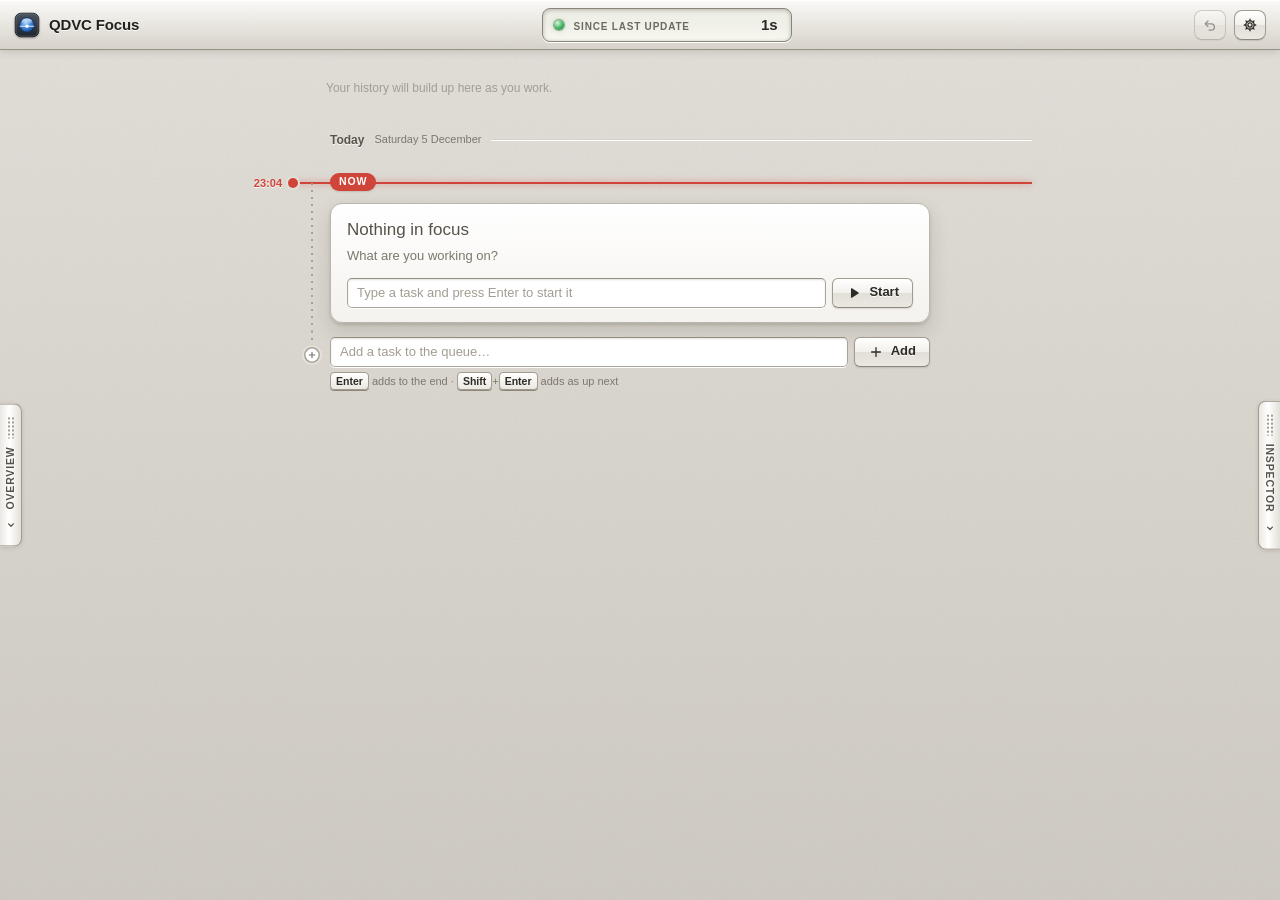
==== commit e4120f6f: "[AI-assisted] [feat] Redesign QDVC Focus around a vertical timeline Replaces the panel layout with a" ====
--- a/docs/index.html
+++ b/docs/index.html
@@ -10,80 +10,225 @@
 <style>
 /* ---------- src/css/00-tokens.css ---------- */
 /* ==========================================================================
-   00-tokens.css — the single source of truth for colour, type and metrics.
-   The look is deliberately tactile: lit-from-above gradients, inset wells,
-   bevelled controls. Surfaces are warm greys so the blue and green accents
-   read as signals rather than decoration.
+   00-tokens.css — the single source of truth for colour, type and metrics,
+   in a light and a dark theme. 40-prefs.js sets data-theme on <html> to
+   "light" or "dark" (resolving "auto" from the system setting).
+
+   Both themes are deliberately tactile: lit-from-above gradients, inset
+   wells, bevelled controls. Nothing outside this file names a colour
+   directly, except where a hue is fixed by meaning in both themes.
    ========================================================================== */
 
 :root {
-  /* type */
+  color-scheme: light;
+
   --font: "Helvetica Neue", Helvetica, Arial, sans-serif;
   --mono: ui-monospace, "SF Mono", Menlo, Consolas, "Liberation Mono", monospace;
 
   /* ink */
-  --ink:        #23211d;
-  --ink-mid:    #57524a;
-  --ink-dim:    #7d776d;
-  --ink-faint:  #a39d92;
+  --ink:         #23211d;
+  --ink-mid:     #57524a;
+  --ink-dim:     #7d776d;
+  --ink-faint:   #a39d92;
+  --emboss:      rgba(255, 255, 255, .85);   /* 1px text-shadow under labels */
 
   /* the desk behind everything */
-  --desk-top:   #e3e0da;
-  --desk-bot:   #cfcbc3;
-
-  /* raised surfaces */
-  --panel-hi:   #fefefd;
-  --panel-lo:   #f2f0eb;
-  --panel-edge: #b3aea4;
-  --head-hi:    #fbfaf8;
-  --head-lo:    #e7e4de;
-  --line:       #d6d2c9;
-  --line-hi:    #ffffff;
+  --desk-top:    #e4e1db;
+  --desk-bot:    #d0ccc4;
+
+  /* raised surfaces: drawers, dialogs */
+  --surface-hi:  #fefefd;
+  --surface-lo:  #f1efea;
+  --surface-edge:#b3aea4;
+  --shine:       rgba(255, 255, 255, 1);     /* inset highlight on top edges */
+
+  /* bars: toolbar, dialog title bars */
+  --bar-hi:      #fbfaf8;
+  --bar-mid:     #e7e4de;
+  --bar-lo:      #d6d2ca;
+  --bar-edge:    #958f84;
+
+  /* timeline cards */
+  --card-hi:     #ffffff;
+  --card-lo:     #f4f2ee;
+  --card-edge:   #bcb7ad;
+  --past-hi:     #faf9f6;
+  --past-lo:     #f0eee9;
 
   /* sunken wells */
-  --well-hi:    #d9d5cd;
-  --well-lo:    #e7e4dd;
+  --well-hi:     #d9d5cd;
+  --well-lo:     #e7e4dd;
+
+  /* etched separators: a dark line with a light line under it */
+  --sep:         #d6d2c9;
+  --sep-hi:      #ffffff;
+
+  /* plain buttons */
+  --btn-1:       #ffffff;
+  --btn-2:       #f2f0ec;
+  --btn-3:       #e2dfd8;
+  --btn-4:       #ebe8e2;
+  --btn-edge:    #a19b90;
+  --btn-edge-b:  #8c867b;
+  --btn-ink:     #2e2a25;
+  --btn-shine:   rgba(255, 255, 255, .95);
+  --btn-press-1: #d4d0c8;
+  --btn-press-2: #e2dfd8;
+  --hover-lift:  brightness(1.03);
+
+  /* text fields */
+  --field-bg:    #ffffff;
+  --field-edge:  #aca69a;
+  --field-edge-t:#958f83;
+
+  /* shadows */
+  --shadow:      rgba(40, 34, 24, .14);
+  --shadow-deep: rgba(30, 25, 15, .28);
 
   /* accents */
-  --blue-hi:    #7db6f3;
-  --blue:       #3a7bd5;
-  --blue-lo:    #2d6cc4;
-  --blue-edge:  #24599f;
-  --go-hi:      #82d396;
-  --go:         #46a560;
-  --go-lo:      #379250;
-  --go-edge:    #29703d;
-  --red:        #b4362a;
-  --red-edge:   #85251c;
-  --amber:      #c98314;
-  --amber-lo:   #9a6208;
-
-  /* the clock and the code view */
-  --glass-hi:   #383e46;
-  --glass-lo:   #1a1d21;
-  --glass-ink:  #f3efe6;
-  --glass-dim:  #9aa3ad;
+  --accent:      #3a7bd5;
+  --accent-hi:   #7db6f3;
+  --accent-mid:  #4d8fe2;
+  --accent-lo:   #2d6cc4;
+  --accent-edge: #24599f;
+  --accent-ink:  #2c66b8;
+  --accent-soft: rgba(58, 123, 213, .12);
+  --go:          #46a560;
+  --go-hi:       #82d396;
+  --go-mid:      #55b26e;
+  --go-lo:       #379250;
+  --go-edge:     #29703d;
+  --red:         #b4362a;
+  --red-edge:    #85251c;
+  --amber-ink:   #9a6208;
+  --now-line:    #d0453a;
+
+  /* timeline lanes: 0 is the main line, the rest are background branches */
+  --lane0:       #3a7bd5;
+  --lane1:       #d08a1e;
+  --lane2:       #2a9d8f;
+  --lane3:       #8a5cc7;
+  --lane4:       #c9506b;
+  --lane-future: #a8a296;
+
+  /* the clock face */
+  --glass-hi:    #383e46;
+  --glass-lo:    #1a1d21;
+  --glass-edge:  #0f1114;
+  --glass-ink:   #f3efe6;
+  --glass-dim:   #9aa3ad;
+
+  /* the backlit "since last update" display */
+  --lcd-hi:      #e9eadf;
+  --lcd-lo:      #f7f7f0;
+  --lcd-edge:    #8a8579;
+  --lcd-ink:     #2a2924;
+  --lcd-dim:     #6c6a5f;
+
+  /* menus, overlays, code */
+  --menu-hi:     #fdfdfc;
+  --menu-lo:     #f1efeb;
+  --menu-edge:   #8d877c;
+  --backdrop:    rgba(40, 36, 30, .38);
+  --code-hi:     #272b31;
+  --code-lo:     #1c1f24;
 
   --fs-xs: 11px;
   --fs-sm: 12px;
   --fs-md: 13px;
-  --fs-lg: 15px;
-
+
+  --toolbar-h: 50px;
+  --drawer-w: 320px;
   --radius: 6px;
-  --radius-lg: 10px;
-
-  --toolbar-h: 54px;
-  --statusbar-h: 26px;
-  --side-w: 390px;
-
-  --ring: 0 0 0 3px rgba(58, 123, 213, .38);
-  --raise-1: inset 0 1px 0 #fff, 0 1px 2px rgba(40, 34, 24, .12);
-  --raise-2: inset 0 1px 0 #fff, 0 1px 1px rgba(40, 34, 24, .08), 0 3px 10px rgba(40, 34, 24, .12);
-  --sink: inset 0 2px 4px rgba(0, 0, 0, .14), inset 0 0 0 1px rgba(0, 0, 0, .07), 0 1px 0 #fff;
+}
+
+:root[data-theme="dark"] {
+  color-scheme: dark;
+
+  --ink:         #ebe8e2;
+  --ink-mid:     #c4c0b8;
+  --ink-dim:     #9a968e;
+  --ink-faint:   #6e6b65;
+  --emboss:      rgba(0, 0, 0, .55);
+
+  --desk-top:    #2b2d31;
+  --desk-bot:    #1c1d20;
+
+  --surface-hi:  #393c41;
+  --surface-lo:  #2e3135;
+  --surface-edge:#0f1012;
+  --shine:       rgba(255, 255, 255, .08);
+
+  --bar-hi:      #4b4e54;
+  --bar-mid:     #3b3e43;
+  --bar-lo:      #313438;
+  --bar-edge:    #0c0d0f;
+
+  --card-hi:     #46494f;
+  --card-lo:     #3a3d42;
+  --card-edge:   #141517;
+  --past-hi:     #3b3e43;
+  --past-lo:     #33363a;
+
+  --well-hi:     #1a1b1e;
+  --well-lo:     #24262a;
+
+  --sep:         #18191c;
+  --sep-hi:      rgba(255, 255, 255, .06);
+
+  --btn-1:       #5b5f66;
+  --btn-2:       #4b4f56;
+  --btn-3:       #3e4147;
+  --btn-4:       #44484e;
+  --btn-edge:    #17181b;
+  --btn-edge-b:  #0d0e10;
+  --btn-ink:     #f0eee9;
+  --btn-shine:   rgba(255, 255, 255, .15);
+  --btn-press-1: #2a2c30;
+  --btn-press-2: #35383d;
+  --hover-lift:  brightness(1.12);
+
+  --field-bg:    #1f2124;
+  --field-edge:  #0f1012;
+  --field-edge-t:#08090a;
+
+  --shadow:      rgba(0, 0, 0, .45);
+  --shadow-deep: rgba(0, 0, 0, .65);
+
+  --accent:      #4b8fe6;
+  --accent-ink:  #8cbcf5;
+  --accent-soft: rgba(75, 143, 230, .2);
+  --amber-ink:   #f0b14d;
+  --red:         #ef7468;
+  --now-line:    #ff6b5e;
+
+  --lane0:       #5a9cf0;
+  --lane1:       #e3a03a;
+  --lane2:       #3fb7a8;
+  --lane3:       #a67de0;
+  --lane4:       #e06a86;
+  --lane-future: #6f6c66;
+
+  --glass-hi:    #30353c;
+  --glass-lo:    #121417;
+  --glass-edge:  #050607;
+
+  --lcd-hi:      #1f2925;
+  --lcd-lo:      #26322d;
+  --lcd-edge:    #08090a;
+  --lcd-ink:     #c9f0d4;
+  --lcd-dim:     #7fa392;
+
+  --menu-hi:     #46494f;
+  --menu-lo:     #393c41;
+  --menu-edge:   #0c0d0f;
+  --backdrop:    rgba(0, 0, 0, .5);
+  --code-hi:     #1d2024;
+  --code-lo:     #141619;
 }
 /* ---------- src/css/10-base.css ---------- */
 /* ==========================================================================
-   10-base.css — reset, the desk texture, shared typography.
+   10-base.css — reset, the desk, shared typography, keyframes.
    ========================================================================== */
 
 *, *::before, *::after { box-sizing: border-box; }
@@ -92,7 +237,7 @@
 
 body {
   margin: 0;
-  min-width: 1024px;
+  min-width: 900px;
   overflow: hidden;
   font: var(--fs-md)/1.45 var(--font);
   color: var(--ink);
@@ -101,7 +246,6 @@
      not enough to notice. */
   background-image:
     url("data:image/svg+xml,%3Csvg xmlns='http://www.w3.org/2000/svg' width='180' height='180'%3E%3Cfilter id='g'%3E%3CfeTurbulence type='fractalNoise' baseFrequency='.85' numOctaves='2' stitchTiles='stitch'/%3E%3CfeColorMatrix values='0 0 0 0 .2 0 0 0 0 .17 0 0 0 0 .12 0 0 0 .07 0'/%3E%3C/filter%3E%3Crect width='100%25' height='100%25' filter='url(%23g)'/%3E%3C/svg%3E"),
-    radial-gradient(ellipse 80% 50% at 50% 0%, rgba(255, 255, 255, .45), rgba(255, 255, 255, 0)),
     linear-gradient(var(--desk-top), var(--desk-bot));
   background-attachment: fixed;
   -webkit-font-smoothing: antialiased;
@@ -110,7 +254,7 @@
 
 button, input, textarea, select { font: inherit; color: inherit; }
 
-:focus-visible { outline: 2px solid var(--blue); outline-offset: 2px; }
+:focus-visible { outline: 2px solid var(--accent); outline-offset: 2px; }
 
 b, strong { font-weight: 700; }
 
@@ -118,7 +262,7 @@
   font: .92em var(--mono);
   padding: 1px 4px;
   border-radius: 3px;
-  background: rgba(0, 0, 0, .06);
+  background: var(--accent-soft);
 }
 
 kbd {
@@ -127,20 +271,44 @@
   padding: 0 5px;
   font: 600 10.5px/16px var(--font);
   text-align: center;
-  color: #4a453d;
-  background: linear-gradient(#ffffff, #ebe8e2);
-  border: 1px solid #b3ada1;
+  color: var(--btn-ink);
+  background: linear-gradient(var(--btn-1), var(--btn-4));
+  border: 1px solid var(--btn-edge);
   border-radius: 4px;
-  box-shadow: 0 1px 0 #a39d91;
+  box-shadow: 0 1px 0 var(--btn-edge-b);
 }
 
 .dim { color: var(--ink-dim); }
 
 .icon { flex: none; display: block; }
+
+/* Engraved small-caps label, used for section headings everywhere. */
+.label {
+  font-size: var(--fs-xs);
+  font-weight: 700;
+  letter-spacing: .07em;
+  text-transform: uppercase;
+  color: var(--ink-dim);
+  text-shadow: 0 1px 0 var(--emboss);
+}
+
+/* An etched rule: a dark line over a light one. */
+.etched {
+  height: 2px;
+  border: 0;
+  border-top: 1px solid var(--sep);
+  border-bottom: 1px solid var(--sep-hi);
+  margin: 0;
+}
 
 @keyframes breathe {
   0%, 100% { opacity: 1; }
-  50% { opacity: .55; }
+  50% { opacity: .5; }
+}
+
+@keyframes ring {
+  0% { box-shadow: 0 0 0 0 var(--ring-colour, rgba(58, 123, 213, .5)); }
+  100% { box-shadow: 0 0 0 9px rgba(0, 0, 0, 0); }
 }
 
 @keyframes fade-in {
@@ -156,12 +324,13 @@
 }
 
 @media (prefers-reduced-motion: reduce) {
-  *, *::before, *::after { animation: none !important; transition: none !important; }
+  *, *::before, *::after { animation: none !important; transition: none !important; scroll-behavior: auto !important; }
 }
 /* ---------- src/css/20-chrome.css ---------- */
 /* ==========================================================================
    20-chrome.css — window chrome: toolbar, the "since last update" display,
-   the two-column workspace and the status bar.
+   the three-column workspace, the pull-open drawers and their handles, and
+   the "jump to now" pill.
    ========================================================================== */
 
 .app {
@@ -174,16 +343,16 @@
 
 .toolbar {
   position: relative;
-  z-index: 5;
+  z-index: 6;
   flex: none;
   display: flex;
   align-items: center;
   gap: 12px;
   height: var(--toolbar-h);
-  padding: 0 16px;
-  background: linear-gradient(#fbfaf8, #e7e4de 55%, #d8d4cc);
-  border-bottom: 1px solid #958f84;
-  box-shadow: inset 0 1px 0 #fff, 0 1px 0 rgba(255, 255, 255, .45), 0 2px 8px rgba(40, 34, 24, .14);
+  padding: 0 14px;
+  background: linear-gradient(var(--bar-hi), var(--bar-mid) 55%, var(--bar-lo));
+  border-bottom: 1px solid var(--bar-edge);
+  box-shadow: inset 0 1px 0 var(--shine), 0 2px 8px var(--shadow);
 }
 
 .toolbar-spacer { flex: 1; }
@@ -191,105 +360,70 @@
 .brand {
   display: flex;
   align-items: center;
-  gap: 10px;
+  gap: 9px;
   min-width: 0;
 }
 
-.brand-mark svg { display: block; filter: drop-shadow(0 1px 1px rgba(0, 0, 0, .25)); }
+.brand-mark svg { display: block; filter: drop-shadow(0 1px 1px rgba(0, 0, 0, .3)); }
 
 .brand-name {
-  font-size: 16px;
+  font-size: 15px;
   font-weight: 700;
   letter-spacing: -.01em;
-  color: #34302a;
-  text-shadow: 0 1px 0 rgba(255, 255, 255, .9);
+  color: var(--ink);
+  text-shadow: 0 1px 0 var(--emboss);
   white-space: nowrap;
 }
 
-.toolbar-tools {
+.toolbar-tools { display: flex; align-items: center; gap: 8px; }
+
+/* Round glossy toolbar buttons, icon only. */
+.tbtn {
+  display: inline-flex;
+  align-items: center;
+  justify-content: center;
+  width: 32px;
+  height: 30px;
+  padding: 0;
+  color: var(--btn-ink);
+  background: linear-gradient(var(--btn-1), var(--btn-2) 50%, var(--btn-3) 51%, var(--btn-4));
+  border: 1px solid var(--btn-edge);
+  border-bottom-color: var(--btn-edge-b);
+  border-radius: 8px;
+  box-shadow: inset 0 1px 0 var(--btn-shine), 0 1px 1px var(--shadow);
+  cursor: pointer;
+}
+
+.tbtn:hover { filter: var(--hover-lift); }
+.tbtn:active { filter: none; background: linear-gradient(var(--btn-press-1), var(--btn-press-2)); box-shadow: inset 0 1px 3px var(--shadow-deep); }
+.tbtn:disabled { opacity: .45; cursor: default; filter: none; }
+
+/* The "since last update" display: a recessed, backlit panel in the middle
+   of the toolbar, like the status window of a desktop media player. */
+.idle-chip {
   display: flex;
   align-items: center;
   gap: 10px;
-}
-
-/* Glossy capsule buttons, lit from above. */
-.tbtn {
-  display: inline-flex;
-  align-items: center;
-  gap: 6px;
-  height: 28px;
-  padding: 0 11px;
-  font-size: var(--fs-sm);
-  font-weight: 600;
-  color: #2e2a25;
-  text-shadow: 0 1px 0 #fff;
-  background: linear-gradient(#ffffff, #f2f0ec 50%, #e2dfd8 51%, #ebe8e2);
-  border: 1px solid #9f998e;
-  border-bottom-color: #8b857a;
-  border-radius: 7px;
-  box-shadow: inset 0 1px 0 rgba(255, 255, 255, .95), 0 1px 1px rgba(0, 0, 0, .08);
-  cursor: pointer;
-}
-
-.tbtn:hover { background: linear-gradient(#ffffff, #f6f4f1 50%, #e8e5df 51%, #f1eee9); }
-
-.tbtn:active, .tbtn.is-open {
-  background: linear-gradient(#d2cec5, #e0ddd6);
-  box-shadow: inset 0 1px 3px rgba(0, 0, 0, .22);
-}
-
-.tbtn:disabled {
-  color: #a8a297;
-  cursor: default;
-  background: linear-gradient(#fbfaf8, #eeebe6);
-  box-shadow: inset 0 1px 0 rgba(255, 255, 255, .95);
-}
-
-.tbtn:disabled .icon { opacity: .55; }
-
-.tbtn-round {
-  width: 30px;
-  padding: 0;
-  justify-content: center;
-  border-radius: 50%;
-  height: 30px;
-}
-
-.segmented { display: flex; }
-.segmented .tbtn { border-radius: 0; }
-.segmented .tbtn + .tbtn { border-left-color: #b3ada2; }
-.segmented .tbtn:first-child { border-radius: 7px 0 0 7px; }
-.segmented .tbtn:last-child { border-radius: 0 7px 7px 0; }
-
-/* The "since last update" display sits in the middle of the toolbar like
-   the status window of a desktop media player: a recessed, backlit panel. */
-.idle-slot { flex: none; }
-
-.idle-chip {
-  display: flex;
-  align-items: center;
-  gap: 11px;
-  width: 268px;
-  height: 38px;
-  padding: 0 14px 0 12px;
+  width: 250px;
+  height: 34px;
+  padding: 0 13px 0 11px;
   text-align: left;
   cursor: pointer;
-  color: var(--ink);
+  color: var(--lcd-ink);
   background:
-    linear-gradient(rgba(255, 255, 255, .55), rgba(255, 255, 255, 0) 50%),
-    linear-gradient(#e9eadf, #f7f7f0);
-  border: 1px solid #8a8579;
+    linear-gradient(rgba(255, 255, 255, .22), rgba(255, 255, 255, 0) 50%),
+    linear-gradient(var(--lcd-hi), var(--lcd-lo));
+  border: 1px solid var(--lcd-edge);
   border-radius: 8px;
-  box-shadow: inset 0 1px 4px rgba(0, 0, 0, .22), inset 0 0 0 1px rgba(255, 255, 255, .35), 0 1px 0 rgba(255, 255, 255, .8);
-}
-
-.idle-chip:hover { border-color: #767165; }
-.idle-chip:active { box-shadow: inset 0 2px 6px rgba(0, 0, 0, .3), 0 1px 0 rgba(255, 255, 255, .8); }
+  box-shadow: inset 0 1px 4px var(--shadow-deep), 0 1px 0 var(--sep-hi);
+}
+
+.idle-chip:active { box-shadow: inset 0 2px 6px var(--shadow-deep), 0 1px 0 var(--sep-hi); }
 
 .idle-lamp {
   flex: none;
-  width: 11px;
-  height: 11px;
+  width: 10px;
+  height: 10px;
   border-radius: 50%;
   background: radial-gradient(circle at 35% 30%, #d4f8db, #41b45f 55%, #287f40);
   box-shadow: 0 0 0 1px rgba(0, 0, 0, .3), 0 0 5px rgba(65, 180, 95, .55);
@@ -316,32 +450,24 @@
 }
 
 .idle-label {
-  font-size: 10.5px;
+  font-size: 10px;
   font-weight: 700;
   text-transform: uppercase;
-  letter-spacing: .07em;
-  color: #6c6a5f;
+  letter-spacing: .08em;
+  color: var(--lcd-dim);
   white-space: nowrap;
 }
 
 .idle-value {
-  font-size: 16px;
+  font-size: 15px;
   font-weight: 700;
   font-variant-numeric: tabular-nums;
-  color: #2a2924;
-  text-shadow: 0 1px 0 rgba(255, 255, 255, .7);
   white-space: nowrap;
 }
 
-.idle-chip[data-level="warn"] .idle-value { color: var(--amber-lo); }
+.idle-chip[data-level="warn"] .idle-value { color: var(--amber-ink); }
 .idle-chip[data-level="alert"] .idle-value { color: var(--red); }
-
-.idle-chip.is-pulsing { animation: check-in .6s ease-out; }
-
-@keyframes check-in {
-  0% { box-shadow: inset 0 1px 4px rgba(0, 0, 0, .22), 0 0 0 0 rgba(65, 180, 95, .55); }
-  100% { box-shadow: inset 0 1px 4px rgba(0, 0, 0, .22), 0 0 0 10px rgba(65, 180, 95, 0); }
-}
+.idle-chip.is-pulsing { animation: ring .6s ease-out; --ring-colour: rgba(65, 180, 95, .55); }
 
 /* -------------------------------------------------------------- workspace */
 
@@ -349,59 +475,127 @@
   flex: 1;
   min-height: 0;
   display: grid;
-  grid-template-columns: minmax(0, 1fr) var(--side-w);
-  gap: 18px;
-  padding: 18px 18px 0;
-}
-
-.col-main {
+  grid-template-columns: 0 minmax(0, 1fr) 0;
+  transition: grid-template-columns .24s ease;
+}
+
+.workspace.left-open { grid-template-columns: var(--drawer-w) minmax(0, 1fr) 0; }
+.workspace.right-open { grid-template-columns: 0 minmax(0, 1fr) var(--drawer-w); }
+.workspace.left-open.right-open { grid-template-columns: var(--drawer-w) minmax(0, 1fr) var(--drawer-w); }
+
+.stage {
+  position: relative;
+  min-width: 0;
   min-height: 0;
-  overflow: auto;
+}
+
+/* -------------------------------------------------------------- drawers */
+
+/* A drawer is a raised slab; the inner box keeps its full width while the
+   column opens, so the contents slide in rather than reflow. */
+.drawer {
+  position: relative;
+  min-width: 0;
+  overflow: hidden;
+  background: linear-gradient(var(--surface-hi), var(--surface-lo));
+}
+
+.drawer-left { border-right: 1px solid var(--surface-edge); box-shadow: inset -1px 0 0 var(--shine), 4px 0 12px var(--shadow); z-index: 2; }
+.drawer-right { border-left: 1px solid var(--surface-edge); box-shadow: inset 1px 0 0 var(--shine), -4px 0 12px var(--shadow); z-index: 2; }
+
+.workspace:not(.left-open) .drawer-left,
+.workspace:not(.right-open) .drawer-right { border: 0; box-shadow: none; }
+
+.drawer-inner {
+  position: absolute;
+  top: 0;
+  bottom: 0;
+  width: var(--drawer-w);
+  overflow-y: auto;
+  overflow-x: hidden;
+}
+
+.drawer-left .drawer-inner { right: 0; }
+.drawer-right .drawer-inner { left: 0; }
+
+/* Handles: a tab sticking out of each edge of the stage, with a knurled
+   grip, that you pull to open the drawer behind it. */
+.drawer-handle {
+  position: absolute;
+  top: 50%;
+  z-index: 4;
   display: flex;
   flex-direction: column;
-  gap: 18px;
-  /* Room for the panels' shadows inside the scrolling box. */
-  margin: -4px -8px 0 -6px;
-  padding: 4px 8px 22px 6px;
-}
-
-.col-side {
-  min-height: 0;
-  margin-bottom: 18px;
-}
-
-@media (max-width: 1220px) {
-  :root { --side-w: 340px; }
-}
-
-/* ------------------------------------------------------------- status bar */
-
-.statusbar {
-  flex: none;
-  display: flex;
   align-items: center;
-  gap: 10px;
-  height: var(--statusbar-h);
-  padding: 0 16px;
-  font-size: var(--fs-xs);
+  gap: 8px;
+  width: 22px;
+  padding: 12px 0;
   color: var(--ink-mid);
-  text-shadow: 0 1px 0 rgba(255, 255, 255, .6);
-  background: linear-gradient(#e4e1db, #d0ccc4);
-  border-top: 1px solid #a39d92;
-  box-shadow: inset 0 1px 0 rgba(255, 255, 255, .65);
-}
-
-.status-item { white-space: nowrap; }
-.status-item.is-error { color: var(--red); font-weight: 700; white-space: normal; }
-.status-spacer { flex: 1; }
-.status-version { color: var(--ink-dim); }
-
-.status-sep {
-  width: 1px;
-  height: 12px;
-  background: #a9a397;
-  box-shadow: 1px 0 0 rgba(255, 255, 255, .7);
-}
+  background: linear-gradient(90deg, var(--btn-4), var(--btn-1) 45%, var(--btn-3));
+  border: 1px solid var(--btn-edge);
+  box-shadow: 0 1px 4px var(--shadow);
+  transform: translateY(-50%);
+  cursor: pointer;
+}
+
+.drawer-handle:hover { filter: var(--hover-lift); color: var(--ink); }
+
+.handle-left { left: 0; border-left: 0; border-radius: 0 8px 8px 0; }
+.handle-right { right: 0; border-right: 0; border-radius: 8px 0 0 8px; }
+
+.handle-grip {
+  width: 8px;
+  height: 22px;
+  background-image: radial-gradient(circle, var(--ink-faint) .9px, transparent 1.3px);
+  background-size: 4px 4px;
+}
+
+.handle-label {
+  writing-mode: vertical-rl;
+  font-size: 10.5px;
+  font-weight: 700;
+  letter-spacing: .08em;
+  text-transform: uppercase;
+  text-shadow: 0 1px 0 var(--emboss);
+}
+
+.handle-left .handle-label { transform: rotate(180deg); }
+
+.handle-chevron { transition: transform .2s; }
+.handle-left .handle-chevron { transform: rotate(-90deg); }
+.handle-right .handle-chevron { transform: rotate(90deg); }
+.left-open .handle-left .handle-chevron { transform: rotate(90deg); }
+.right-open .handle-right .handle-chevron { transform: rotate(-90deg); }
+
+/* ---------------------------------------------------------- jump to now */
+
+.jump-now {
+  position: absolute;
+  left: 50%;
+  z-index: 5;
+  display: inline-flex;
+  align-items: center;
+  gap: 7px;
+  height: 34px;
+  padding: 0 16px 0 12px;
+  font-size: var(--fs-md);
+  font-weight: 700;
+  color: #fff;
+  text-shadow: 0 -1px 0 rgba(0, 0, 0, .3);
+  background: linear-gradient(#7db6f3, #4d8fe2 50%, #2d6cc4 51%, #3f81d6);
+  border: 1px solid #24599f;
+  border-radius: 17px;
+  box-shadow: inset 0 1px 0 rgba(255, 255, 255, .45), 0 6px 18px var(--shadow-deep);
+  transform: translateX(-50%);
+  cursor: pointer;
+  animation: rise-in .18s ease-out;
+}
+
+.jump-now[hidden] { display: none; }
+.jump-now[data-dir="down"] { bottom: 22px; }
+.jump-now[data-dir="up"] { top: 18px; }
+.jump-now[data-dir="up"] .icon { transform: rotate(180deg); }
+.jump-now:hover { filter: brightness(1.06); }
 /* ---------- src/css/30-controls.css ---------- */
 /* ==========================================================================
    30-controls.css — buttons, text fields, small icon tools, links.
@@ -416,85 +610,63 @@
   padding: 0 13px;
   font-size: var(--fs-md);
   font-weight: 600;
-  color: #2e2a25;
-  text-shadow: 0 1px 0 #fff;
+  color: var(--btn-ink);
+  text-shadow: 0 1px 0 var(--emboss);
   white-space: nowrap;
-  background: linear-gradient(#ffffff, #f2f0ec 50%, #e3e0d9 51%, #ece9e3);
-  border: 1px solid #a19b90;
-  border-bottom-color: #8c867b;
+  background: linear-gradient(var(--btn-1), var(--btn-2) 50%, var(--btn-3) 51%, var(--btn-4));
+  border: 1px solid var(--btn-edge);
+  border-bottom-color: var(--btn-edge-b);
   border-radius: var(--radius);
-  box-shadow: inset 0 1px 0 rgba(255, 255, 255, .95), 0 1px 2px rgba(0, 0, 0, .1);
+  box-shadow: inset 0 1px 0 var(--btn-shine), 0 1px 2px var(--shadow);
   cursor: pointer;
 }
 
-.btn:hover { background: linear-gradient(#ffffff, #f7f5f2 50%, #e9e6e0 51%, #f2efea); }
+.btn:hover { filter: var(--hover-lift); }
 
 .btn:active {
-  background: linear-gradient(#d4d0c8, #e2dfd8);
-  box-shadow: inset 0 1px 3px rgba(0, 0, 0, .22);
+  filter: none;
+  background: linear-gradient(var(--btn-press-1), var(--btn-press-2));
+  box-shadow: inset 0 1px 3px var(--shadow-deep);
 }
 
 .btn:disabled {
-  color: #aaa499;
-  text-shadow: none;
+  opacity: .5;
+  filter: none;
   cursor: default;
-  background: linear-gradient(#f8f7f4, #eeebe6);
   box-shadow: none;
-  border-color: #c3bdb2;
-}
-
-.btn:disabled .icon { opacity: .5; }
-
-.btn-lg {
-  height: 40px;
-  padding: 0 18px;
-  font-size: 14px;
-  border-radius: 8px;
-}
-
-.btn-sm {
-  height: 26px;
-  padding: 0 10px;
-  font-size: var(--fs-sm);
-  gap: 5px;
-}
-
-.btn-icon { width: 40px; padding: 0; }
+}
+
+.btn-lg { height: 38px; padding: 0 17px; font-size: 14px; border-radius: 8px; }
+.btn-sm { height: 26px; padding: 0 10px; font-size: var(--fs-sm); gap: 5px; }
+.btn-icon { width: 38px; padding: 0; }
+.btn-block { width: 100%; justify-content: flex-start; }
 
 /* Coloured buttons share one recipe: a two-tone gloss and an engraved
-   label. Only the hues change. */
+   label. Only the hues change; they read the same in both themes. */
 .btn-primary, .btn-go, .btn-danger {
   color: #fff;
   text-shadow: 0 -1px 0 rgba(0, 0, 0, .3);
-  box-shadow: inset 0 1px 0 rgba(255, 255, 255, .45), 0 1px 2px rgba(0, 0, 0, .2);
+  box-shadow: inset 0 1px 0 rgba(255, 255, 255, .45), 0 1px 2px var(--shadow);
 }
 
 .btn-primary {
-  background: linear-gradient(var(--blue-hi), #4d8fe2 50%, var(--blue-lo) 51%, #3f81d6);
-  border-color: var(--blue-edge);
-}
-.btn-primary:hover { background: linear-gradient(#8dc0f6, #5b99e6 50%, #3676cc 51%, #4a8ade); }
-.btn-primary:active { background: linear-gradient(#2a65b8, #3a7bd5); box-shadow: inset 0 1px 3px rgba(0, 0, 0, .35); }
+  background: linear-gradient(#7db6f3, #4d8fe2 50%, #2d6cc4 51%, #3f81d6);
+  border-color: #24599f;
+}
 
 .btn-go {
-  background: linear-gradient(var(--go-hi), #55b26e 50%, var(--go-lo) 51%, #42a05c);
-  border-color: var(--go-edge);
-}
-.btn-go:hover { background: linear-gradient(#93dba5, #61bb79 50%, #3e9a57 51%, #4aa964); }
-.btn-go:active { background: linear-gradient(#2f8146, #46a560); box-shadow: inset 0 1px 3px rgba(0, 0, 0, .35); }
+  background: linear-gradient(#82d396, #55b26e 50%, #379250 51%, #42a05c);
+  border-color: #29703d;
+}
 
 .btn-danger {
   background: linear-gradient(#ec8a7f, #d55849 50%, #bd3d2f 51%, #c84a3c);
-  border-color: var(--red-edge);
-}
+  border-color: #85251c;
+}
+
+.btn-primary:active { background: linear-gradient(#2a65b8, #3a7bd5); box-shadow: inset 0 1px 3px rgba(0, 0, 0, .35); }
+.btn-go:active { background: linear-gradient(#2f8146, #46a560); box-shadow: inset 0 1px 3px rgba(0, 0, 0, .35); }
 .btn-danger:active { background: linear-gradient(#a8352a, #c84a3c); box-shadow: inset 0 1px 3px rgba(0, 0, 0, .35); }
-
-.btn-primary:disabled, .btn-go:disabled, .btn-danger:disabled {
-  color: rgba(255, 255, 255, .85);
-  text-shadow: none;
-  filter: saturate(.25) brightness(1.15);
-  box-shadow: none;
-}
 
 /* Small borderless tool that gains a bevel on hover. */
 .tool {
@@ -505,7 +677,7 @@
   width: 26px;
   height: 24px;
   padding: 0;
-  color: #625d54;
+  color: var(--ink-mid);
   background: none;
   border: 1px solid transparent;
   border-radius: 5px;
@@ -513,31 +685,27 @@
 }
 
 .tool:hover, .tool.is-open {
-  color: #2b2824;
-  background: linear-gradient(#ffffff, #e9e6e0);
-  border-color: #b5afa4;
-  box-shadow: 0 1px 1px rgba(0, 0, 0, .08);
+  color: var(--ink);
+  background: linear-gradient(var(--btn-1), var(--btn-4));
+  border-color: var(--btn-edge);
+  box-shadow: inset 0 1px 0 var(--btn-shine), 0 1px 1px var(--shadow);
 }
 
 .tool:active {
-  background: linear-gradient(#d9d5cd, #e8e5df);
-  box-shadow: inset 0 1px 2px rgba(0, 0, 0, .18);
+  background: linear-gradient(var(--btn-press-1), var(--btn-press-2));
+  box-shadow: inset 0 1px 2px var(--shadow-deep);
 }
 
 .link-btn {
-  align-self: flex-start;
   padding: 0;
   font-size: var(--fs-md);
-  color: #2c66b8;
+  color: var(--accent-ink);
   background: none;
   border: 0;
   cursor: pointer;
 }
 
 .link-btn:hover { text-decoration: underline; }
-
-.push-left { margin-right: auto; }
-.push-right { margin-left: auto; }
 
 /* Text fields are sunk into the surface. */
 .field {
@@ -545,27 +713,25 @@
   padding: 0 9px;
   font-size: var(--fs-md);
   color: var(--ink);
-  background: #fff;
-  border: 1px solid #aca69a;
-  border-top-color: #958f83;
+  background: var(--field-bg);
+  border: 1px solid var(--field-edge);
+  border-top-color: var(--field-edge-t);
   border-radius: 5px;
-  box-shadow: inset 0 1px 2px rgba(0, 0, 0, .13), 0 1px 0 rgba(255, 255, 255, .85);
-}
-
-.field::placeholder { color: #a39d92; }
+  box-shadow: inset 0 1px 2px var(--shadow), 0 1px 0 var(--sep-hi);
+}
+
+.field::placeholder { color: var(--ink-faint); }
 
 .field:focus {
   outline: none;
-  border-color: #5a8fd6;
-  box-shadow: inset 0 1px 2px rgba(0, 0, 0, .1), var(--ring);
-}
-
-.field-lg { width: 100%; height: 36px; font-size: 15px; }
+  border-color: var(--accent);
+  box-shadow: inset 0 1px 2px var(--shadow), 0 0 0 3px var(--accent-soft);
+}
 
 .field-area {
   width: 100%;
   height: auto;
-  padding: 8px 10px;
+  padding: 7px 9px;
   line-height: 1.45;
   resize: vertical;
 }
@@ -580,281 +746,513 @@
   resize: vertical;
 }
 
-.form-label {
-  display: block;
-  margin: 0 0 5px;
+/* A segmented control: a row of buttons sharing one bevelled frame. */
+.segmented { display: inline-flex; }
+.segmented .btn { border-radius: 0; margin-left: -1px; }
+.segmented .btn:first-child { border-radius: var(--radius) 0 0 var(--radius); margin-left: 0; }
+.segmented .btn:last-child { border-radius: 0 var(--radius) var(--radius) 0; }
+.segmented .btn[aria-pressed="true"] {
+  background: linear-gradient(var(--btn-press-1), var(--btn-press-2));
+  box-shadow: inset 0 1px 3px var(--shadow-deep);
+  filter: none;
+}
+/* ---------- src/css/40-timeline.css ---------- */
+/* ==========================================================================
+   40-timeline.css — the timeline: rows, the graph column (lines, curves and
+   nodes), and the cards beside it.
+
+   Each row is a three-column grid: time | graph | card. The graph column is
+   as wide as the lanes in use (--graph-w, set by the view). Lines are thin
+   absolutely-positioned bars anchored to the top or bottom of their row, and
+   the node sits a fixed distance from the top (--node-y), so rows can be any
+   height without the drawing stretching.
+   ========================================================================== */
+
+.timeline-scroll {
+  position: absolute;
+  inset: 0;
+  overflow-y: auto;
+  overflow-x: hidden;
+}
+
+.timeline {
+  --node-y: 24px;
+  max-width: 880px;
+  margin: 0 auto;
+  padding: 26px 48px 160px 40px;
+}
+
+.tl-origin {
+  padding: 4px 0 18px calc(58px + var(--graph-w));
   font-size: var(--fs-sm);
-  font-weight: 700;
-  color: var(--ink-mid);
-}
-
-.field-error {
-  min-height: 16px;
-  margin: 3px 0 8px;
-  font-size: var(--fs-sm);
-  color: var(--red);
-}
-
-.form-foot-note {
-  margin-top: 10px;
-  font-size: 11.5px;
+  color: var(--ink-faint);
+}
+
+.tl-row {
+  position: relative;
+  display: grid;
+  grid-template-columns: 58px var(--graph-w) minmax(0, 1fr);
+}
+
+.tl-time {
+  padding: 16px 10px 0 0;
+  font-size: var(--fs-xs);
+  line-height: 16px;
+  text-align: right;
   color: var(--ink-dim);
-}
-/* ---------- src/css/40-panels.css ---------- */
-/* ==========================================================================
-   40-panels.css — the raised panel with its bevelled header bar, counts,
-   section labels and empty states. Shared by every column.
-   ========================================================================== */
-
-.panel {
-  background: linear-gradient(var(--panel-hi), var(--panel-lo));
-  border: 1px solid var(--panel-edge);
-  border-radius: var(--radius-lg);
-  box-shadow: var(--raise-2);
-}
-
-.panel-head {
+  font-variant-numeric: tabular-nums;
+  text-shadow: 0 1px 0 var(--emboss);
+  white-space: nowrap;
+}
+
+.tl-graph { position: relative; }
+
+.tl-body {
+  min-width: 0;
+  padding: 6px 0 8px 4px;
+}
+
+/* Rows whose card fills the row, so a longer stretch is a taller card. */
+.tl-fill .tl-body { display: flex; flex-direction: column; }
+.tl-fill .tl-card { flex: 1; }
+
+/* ---------------------------------------------------------------- lanes */
+
+.lc0 { --lc: var(--lane0); }
+.lc1 { --lc: var(--lane1); }
+.lc2 { --lc: var(--lane2); }
+.lc3 { --lc: var(--lane3); }
+.lc4 { --lc: var(--lane4); }
+
+/* A line is a little tube: darker at the edges, a highlight down the middle. */
+.ln {
+  position: absolute;
+  width: 4px;
+  margin-left: -2px;
+  border-radius: 2px;
+}
+
+.ln-solid, .ln-bg {
+  background:
+    linear-gradient(90deg, rgba(0, 0, 0, .22), rgba(255, 255, 255, .38) 45%, rgba(0, 0, 0, .14)),
+    var(--lc);
+}
+
+.ln-idle {
+  background: repeating-linear-gradient(to bottom, var(--lc) 0 5px, transparent 5px 10px);
+  opacity: .5;
+  width: 2px;
+  margin-left: -1px;
+}
+
+.ln-future {
+  width: 2px;
+  margin-left: -1px;
+  background: repeating-linear-gradient(to bottom, var(--lane-future) 0 2px, transparent 2px 7px);
+}
+
+.curve {
+  position: absolute;
+  left: 0;
+  overflow: visible;
+  pointer-events: none;
+}
+
+.curve path {
+  fill: none;
+  stroke: var(--lc);
+  stroke-width: 4;
+  stroke-linecap: round;
+}
+
+.curve path + path {
+  stroke: rgba(255, 255, 255, .35);
+  stroke-width: 1.2;
+}
+
+/* ---------------------------------------------------------------- nodes */
+
+/* Glossy beads, ringed in the desk colour so they sit on top of the line. */
+.node {
+  position: absolute;
+  top: var(--node-y);
+  width: 14px;
+  height: 14px;
+  margin: -7px 0 0 -7px;
+  border-radius: 50%;
+  background:
+    radial-gradient(circle at 35% 30%, rgba(255, 255, 255, .8), rgba(255, 255, 255, 0) 48%),
+    var(--lc);
+  box-shadow: 0 0 0 2px var(--desk-top), 0 1px 3px rgba(0, 0, 0, .35);
+}
+
+.node .icon {
+  width: 10px;
+  height: 10px;
+  margin: 2px;
+  color: #fff;
+  stroke-width: 3;
+}
+
+.node-done {
+  background:
+    radial-gradient(circle at 35% 30%, rgba(255, 255, 255, .7), rgba(255, 255, 255, 0) 48%),
+    var(--go);
+}
+
+.node-small { width: 10px; height: 10px; margin: -5px 0 0 -5px; }
+
+.node-hollow {
+  background: var(--field-bg);
+  box-shadow: inset 0 0 0 2px var(--lc), 0 0 0 2px var(--desk-top);
+}
+
+.node-present {
+  width: 20px;
+  height: 20px;
+  margin: -10px 0 0 -10px;
+  animation: present-ring 2.2s ease-out infinite;
+}
+
+@keyframes present-ring {
+  0% { box-shadow: 0 0 0 2px var(--desk-top), 0 0 0 2px var(--lc); }
+  70%, 100% { box-shadow: 0 0 0 2px var(--desk-top), 0 0 0 12px rgba(0, 0, 0, 0); }
+}
+
+.node-running { animation: lane-ring 1.8s ease-out infinite; }
+
+@keyframes lane-ring {
+  0% { box-shadow: 0 0 0 2px var(--desk-top), 0 0 0 2px color-mix(in srgb, var(--lc) 70%, transparent); }
+  80%, 100% { box-shadow: 0 0 0 2px var(--desk-top), 0 0 0 9px transparent; }
+}
+
+.node-future {
+  width: 12px;
+  height: 12px;
+  margin: -6px 0 0 -6px;
+  background: var(--field-bg);
+  box-shadow: inset 0 0 0 2px var(--lane-future), 0 0 0 2px var(--desk-top);
+}
+
+.node-next { box-shadow: inset 0 0 0 3px var(--lane0), 0 0 0 2px var(--desk-top); }
+
+.node-add {
   display: flex;
   align-items: center;
-  gap: 9px;
-  min-height: 38px;
-  padding: 0 12px 0 14px;
-  background: linear-gradient(var(--head-hi), var(--head-lo));
-  border-bottom: 1px solid #cdc8be;
-  border-radius: var(--radius-lg) var(--radius-lg) 0 0;
-  box-shadow: inset 0 1px 0 #fff;
-}
-
-.panel.is-collapsed .panel-head {
-  border-bottom: 0;
-  border-radius: var(--radius-lg);
-}
-
-/* Engraved, small-caps-style header label. */
-.panel-title {
-  font-size: var(--fs-sm);
-  font-weight: 700;
-  letter-spacing: .07em;
-  text-transform: uppercase;
-  color: #4c473f;
-  text-shadow: 0 1px 0 #fff;
-}
-
-.panel-sub {
-  font-size: var(--fs-sm);
+  justify-content: center;
+  width: 16px;
+  height: 16px;
+  margin: -8px 0 0 -8px;
   color: var(--ink-dim);
-  text-shadow: 0 1px 0 #fff;
-}
-
-.count-badge {
-  min-width: 20px;
-  height: 18px;
-  padding: 0 6px;
-  font-size: var(--fs-xs);
+  background: var(--field-bg);
+  box-shadow: inset 0 0 0 1.5px var(--lane-future), 0 0 0 2px var(--desk-top);
+}
+
+.node-add .icon { width: 10px; height: 10px; color: var(--ink-dim); stroke-width: 2.4; margin: 0; }
+
+/* ---------------------------------------------------------------- cards */
+
+.tl-card {
+  position: relative;
+  max-width: 600px;
+  padding: 8px 12px 9px;
+  background: linear-gradient(var(--card-hi), var(--card-lo));
+  border: 1px solid var(--card-edge);
+  border-radius: 8px;
+  box-shadow: inset 0 1px 0 var(--shine), 0 1px 2px var(--shadow);
+  cursor: pointer;
+}
+
+.tl-card:hover { filter: var(--hover-lift); }
+
+.tl-card.is-past {
+  background: linear-gradient(var(--past-hi), var(--past-lo));
+  box-shadow: inset 0 1px 0 var(--shine), 0 1px 1px var(--shadow);
+}
+
+.tl-card.is-past .tl-title { font-weight: 600; color: var(--ink-mid); }
+
+.tl-card.is-selected,
+.present-card.is-selected {
+  border-color: var(--accent);
+  box-shadow: inset 0 1px 0 var(--shine), 0 0 0 3px var(--accent-soft), 0 1px 2px var(--shadow);
+}
+
+.tl-title {
+  font-size: 13.5px;
   font-weight: 700;
   line-height: 18px;
-  text-align: center;
-  color: #fff;
-  text-shadow: 0 -1px 0 rgba(0, 0, 0, .25);
-  background: linear-gradient(#958f85, #6f6a61);
-  border-radius: 9px;
-  box-shadow: inset 0 1px 1px rgba(0, 0, 0, .25), 0 1px 0 rgba(255, 255, 255, .85);
-}
-
-.count-badge:empty { display: none; }
-
-.panel-empty {
-  padding: 14px 16px 16px;
-  color: var(--ink-dim);
-  max-width: 70ch;
-}
-
-.section-label {
-  display: flex;
-  align-items: center;
-  gap: 7px;
-  margin: 14px 2px 7px;
-  font-size: var(--fs-xs);
-  font-weight: 700;
-  letter-spacing: .07em;
-  text-transform: uppercase;
-  color: var(--ink-dim);
-  text-shadow: 0 1px 0 #fff;
-}
-
-.section-count { font-weight: 400; letter-spacing: 0; }
-
-.disclosure {
-  display: inline-flex;
-  align-items: center;
-  gap: 5px;
-  padding: 0;
-  background: none;
-  border: 0;
-  cursor: pointer;
-}
-
-.disclosure .icon {
-  color: var(--ink-dim);
-  transform: rotate(-90deg);
-  transition: transform .15s;
-}
-
-.disclosure.is-open .icon { transform: none; }
-/* ---------- src/css/50-now.css ---------- */
-/* ==========================================================================
-   50-now.css — the "Now" card: the task in focus, its controls, and the
-   glass-fronted clock.
-   ========================================================================== */
-
-.now-card {
-  position: relative;
-  display: grid;
-  grid-template-columns: minmax(0, 1fr) 300px;
-  min-height: 262px;
-  background: linear-gradient(#ffffff, #f4f2ee);
-  border: 1px solid #a7a197;
-  border-radius: 13px;
-  box-shadow: inset 0 1px 0 #fff, 0 2px 3px rgba(40, 34, 24, .1), 0 10px 28px rgba(40, 34, 24, .17);
-}
-
-.now-main {
-  display: flex;
-  flex-direction: column;
-  gap: 11px;
-  min-width: 0;
-  padding: 22px 26px 20px;
-}
-
-.eyebrow {
-  display: flex;
-  align-items: center;
-  gap: 8px;
-  font-size: var(--fs-xs);
-  font-weight: 700;
-  letter-spacing: .08em;
-  text-transform: uppercase;
-  color: var(--ink-dim);
-}
-
-.live-lamp {
-  width: 9px;
-  height: 9px;
-  border-radius: 50%;
-  background: radial-gradient(circle at 35% 30%, #d4f8db, #41b45f 55%, #287f40);
-  box-shadow: 0 0 0 1px rgba(0, 0, 0, .25), 0 0 6px rgba(65, 180, 95, .7);
-  animation: breathe 2.4s ease-in-out infinite;
-}
-
-.live-lamp.is-off {
-  background: radial-gradient(circle at 35% 30%, #f3f1ec, #bfbab0 60%, #9d978c);
-  box-shadow: 0 0 0 1px rgba(0, 0, 0, .2);
-  animation: none;
-}
-
-.now-title {
-  font-size: 27px;
-  font-weight: 700;
-  line-height: 1.2;
-  letter-spacing: -.015em;
-  color: #1f1d19;
   overflow-wrap: anywhere;
 }
 
-.now-title.is-placeholder {
-  font-weight: 300;
-  color: var(--ink-faint);
-}
-
-.now-notes {
-  max-height: 9.6em;
-  overflow: auto;
-  padding: 8px 11px;
-  font-size: 13.5px;
-  white-space: pre-wrap;
-  overflow-wrap: anywhere;
-  color: var(--ink-mid);
-  background: #f5f3ee;
-  border: 1px solid var(--line);
-  border-radius: 7px;
-  box-shadow: inset 0 1px 2px rgba(0, 0, 0, .07);
-}
-
-.now-actions {
-  display: flex;
-  flex-wrap: wrap;
-  gap: 10px;
-  margin-top: auto;
-  padding-top: 6px;
-}
-
-.now-empty-text {
-  margin: 0;
-  font-size: 14px;
-  color: var(--ink-mid);
-}
-
-.now-card.is-empty .now-actions { margin-top: 0; }
-
-.now-next {
-  font-size: 12.5px;
+.tl-note {
+  margin-top: 1px;
+  font-size: var(--fs-sm);
   color: var(--ink-mid);
   white-space: nowrap;
   overflow: hidden;
   text-overflow: ellipsis;
 }
 
-.or-rule {
+.tl-meta {
+  display: flex;
+  flex-wrap: wrap;
+  align-items: center;
+  gap: 4px 8px;
+  margin-top: 3px;
+  font-size: 11.5px;
+  color: var(--ink-dim);
+  font-variant-numeric: tabular-nums;
+}
+
+/* Small recessed status chips. */
+.chip {
+  display: inline-flex;
+  align-items: center;
+  gap: 4px;
+  height: 17px;
+  padding: 0 7px;
+  font-size: 10.5px;
+  font-weight: 700;
+  letter-spacing: .02em;
+  color: var(--ink-mid);
+  background: linear-gradient(var(--well-hi), var(--well-lo));
+  border-radius: 9px;
+  box-shadow: inset 0 1px 2px var(--shadow), 0 1px 0 var(--sep-hi);
+  white-space: nowrap;
+}
+
+.chip .icon { width: 11px; height: 11px; stroke-width: 2.2; }
+.chip-done { color: var(--go); }
+.chip-next { color: #fff; background: linear-gradient(#5f9de9, #3a7bd5); box-shadow: inset 0 1px 0 rgba(255, 255, 255, .35), 0 1px 1px var(--shadow); text-shadow: 0 -1px 0 rgba(0, 0, 0, .25); }
+
+/* Hover tools on a card, laid over its top-right corner. */
+.tl-tools {
+  position: absolute;
+  top: 5px;
+  right: 5px;
+  display: flex;
+  gap: 1px;
+  padding-left: 18px;
+  background: linear-gradient(to right, transparent, var(--card-hi) 16px);
+  border-radius: 0 6px 6px 0;
+  opacity: 0;
+  pointer-events: none;
+  transition: opacity .12s;
+}
+
+.tl-card:hover .tl-tools,
+.tl-card:focus-within .tl-tools { opacity: 1; pointer-events: auto; }
+body.dragging-task .tl-tools { opacity: 0 !important; }
+
+/* ------------------------------------------------------ background rows */
+
+.tl-card-bg { max-width: 460px; }
+
+.tl-card-bg .tl-title::before {
+  content: '';
+  display: inline-block;
+  width: 8px;
+  height: 8px;
+  margin: 0 7px 1px 0;
+  border-radius: 50%;
+  background: var(--lc);
+  box-shadow: inset 0 1px 0 rgba(255, 255, 255, .5), 0 0 0 1px rgba(0, 0, 0, .2);
+}
+
+.tl-bg-run {
+  display: flex;
+  align-items: center;
+  gap: 8px;
+  margin-top: 6px;
+}
+
+/* Indeterminate progress in the lane's colour: something is working, and
+   nobody knows how long it will take. */
+.pole-track {
+  flex: 1;
+  height: 9px;
+  overflow: hidden;
+  background: linear-gradient(var(--well-hi), var(--well-lo));
+  border-radius: 5px;
+  box-shadow: inset 0 1px 2px var(--shadow-deep), 0 1px 0 var(--sep-hi);
+}
+
+.pole {
+  height: 100%;
+  background-image:
+    linear-gradient(rgba(255, 255, 255, .55), rgba(255, 255, 255, .05) 55%, rgba(0, 0, 0, .1)),
+    repeating-linear-gradient(-45deg, var(--lc) 0 7px, color-mix(in srgb, var(--lc) 55%, #fff) 7px 14px);
+  background-size: 100% 100%, 19.8px 100%;
+  border-radius: 5px;
+  animation: pole 1.1s linear infinite;
+}
+
+@keyframes pole {
+  to { background-position: 0 0, 19.8px 0; }
+}
+
+/* ------------------------------------------------------- one-line rows */
+
+.tl-line {
+  display: flex;
+  align-items: center;
+  gap: 6px;
+  padding-top: 10px;
+  font-size: var(--fs-sm);
+  color: var(--ink-dim);
+  text-shadow: 0 1px 0 var(--emboss);
+}
+
+.tl-line .icon { width: 13px; height: 13px; }
+.tl-line b { color: var(--ink-mid); }
+.tl-gap .tl-line { padding-top: 7px; font-style: italic; font-size: var(--fs-xs); }
+
+.tl-day .tl-body {
   display: flex;
   align-items: center;
   gap: 10px;
-  max-width: 560px;
-  font-size: var(--fs-xs);
-  letter-spacing: .07em;
-  text-transform: uppercase;
-  color: var(--ink-faint);
-}
-
-.or-rule::before, .or-rule::after {
+  padding-top: 14px;
+}
+
+.tl-day-name { font-weight: 700; font-size: var(--fs-sm); color: var(--ink-mid); text-shadow: 0 1px 0 var(--emboss); }
+.tl-day-date { font-size: var(--fs-xs); color: var(--ink-dim); }
+.tl-day .etched { flex: 1; }
+
+/* -------------------------------------------------------------- future */
+
+.tl-card.is-future {
+  background: linear-gradient(var(--past-hi), var(--past-lo));
+  cursor: grab;
+}
+
+.tl-card.is-future:active { cursor: grabbing; }
+.tl-card.is-next { background: linear-gradient(var(--card-hi), var(--card-lo)); box-shadow: inset 0 1px 0 var(--shine), 0 2px 4px var(--shadow); }
+.tl-card.is-dragging { opacity: .4; }
+
+.tl-future { position: relative; }
+
+.tl-future.drop-active::before {
   content: '';
-  flex: 1;
-  height: 1px;
-  background: #d6d1c7;
-  box-shadow: 0 1px 0 #fff;
-}
-
-.quick-start {
-  display: flex;
-  gap: 8px;
-  max-width: 560px;
-  margin-top: auto;
-}
-
-.quick-start .field { flex: 1; min-width: 0; height: 38px; font-size: 14px; }
-.quick-start .btn { height: 38px; }
-
-/* The right-hand column is a slightly sunken tray holding the clock. */
-.now-side {
+  position: absolute;
+  inset: -4px -6px -4px calc(58px + var(--graph-w) - 2px);
+  border-radius: 10px;
+  background: var(--accent-soft);
+  pointer-events: none;
+}
+
+/* The marker takes no space, so placing it never moves the rows it is
+   measured against. */
+.drop-marker { position: relative; height: 0; }
+
+.drop-marker::before {
+  content: '';
+  position: absolute;
+  left: calc(58px + var(--graph-w) + 4px);
+  right: 0;
+  max-width: 600px;
+  top: -2px;
+  height: 3px;
+  border-radius: 2px;
+  background: linear-gradient(#6aa8ef, #2f6fca);
+  box-shadow: 0 1px 2px rgba(30, 80, 160, .45);
+}
+
+.drop-marker::after {
+  content: '';
+  position: absolute;
+  left: calc(58px + var(--graph-w));
+  top: -5px;
+  width: 9px;
+  height: 9px;
+  border-radius: 50%;
+  background: var(--field-bg);
+  border: 2px solid #2f6fca;
+}
+
+.add-form { display: flex; gap: 6px; max-width: 600px; }
+.add-form .field { flex: 1; min-width: 0; }
+.add-hint { margin-top: 5px; font-size: var(--fs-xs); color: var(--ink-dim); }
+/* ---------- src/css/45-present.css ---------- */
+/* ==========================================================================
+   45-present.css — the present: the card for the task in focus, with its
+   glass-fronted clock, and the "now" line drawn across the timeline.
+   ========================================================================== */
+
+.present-card {
+  position: relative;
+  display: grid;
+  grid-template-columns: minmax(0, 1fr) 188px;
+  max-width: 640px;
+  background: linear-gradient(var(--card-hi), var(--card-lo));
+  border: 1px solid var(--card-edge);
+  border-radius: 12px;
+  box-shadow: inset 0 1px 0 var(--shine), 0 2px 3px var(--shadow), 0 10px 26px var(--shadow);
+  cursor: pointer;
+}
+
+.pc-main {
   display: flex;
   flex-direction: column;
-  gap: 12px;
-  padding: 18px;
-  background: linear-gradient(#f1efea, #e7e4dd);
-  border-left: 1px solid #d3cec4;
-  border-radius: 0 12px 12px 0;
-  box-shadow: inset 1px 0 0 #fff, inset 0 1px 3px rgba(0, 0, 0, .05);
+  gap: 8px;
+  min-width: 0;
+  padding: 9px 14px 14px 14px;
+}
+
+.eyebrow {
+  display: flex;
+  align-items: center;
+  gap: 7px;
+  height: 18px;
+}
+
+.pc-title {
+  font-size: 21px;
+  font-weight: 700;
+  line-height: 1.2;
+  letter-spacing: -.01em;
+  overflow-wrap: anywhere;
+}
+
+.pc-notes {
+  display: -webkit-box;
+  -webkit-line-clamp: 3;
+  -webkit-box-orient: vertical;
+  overflow: hidden;
+  font-size: var(--fs-md);
+  white-space: pre-wrap;
+  color: var(--ink-mid);
+}
+
+.pc-actions {
+  display: flex;
+  flex-wrap: wrap;
+  gap: 8px;
+  margin-top: 4px;
+}
+
+.pc-side {
+  display: flex;
+  flex-direction: column;
+  justify-content: center;
+  gap: 8px;
+  padding: 12px;
+  background: linear-gradient(var(--well-lo), var(--well-hi));
+  border-left: 1px solid var(--sep);
+  border-radius: 0 11px 11px 0;
+  box-shadow: inset 1px 0 0 var(--sep-hi), inset 0 1px 3px var(--shadow);
 }
 
 .clock-face {
   position: relative;
   overflow: hidden;
-  padding: 13px 14px 11px;
+  padding: 9px 10px 8px;
   text-align: center;
   color: var(--glass-ink);
   background: linear-gradient(var(--glass-hi), var(--glass-lo));
-  border: 1px solid #0f1114;
-  border-radius: 11px;
-  box-shadow: inset 0 2px 7px rgba(0, 0, 0, .6), inset 0 0 0 1px rgba(255, 255, 255, .05), 0 1px 0 #fff;
+  border: 1px solid var(--glass-edge);
+  border-radius: 9px;
+  box-shadow: inset 0 2px 7px rgba(0, 0, 0, .6), inset 0 0 0 1px rgba(255, 255, 255, .05), 0 1px 0 var(--sep-hi);
 }
 
 /* The glass: a curved highlight over the top half. */
@@ -865,450 +1263,352 @@
   left: 1px;
   right: 1px;
   height: 46%;
-  border-radius: 10px 10px 50% 50% / 10px 10px 16px 16px;
+  border-radius: 8px 8px 50% 50% / 8px 8px 12px 12px;
   background: linear-gradient(rgba(255, 255, 255, .13), rgba(255, 255, 255, .02));
   pointer-events: none;
 }
 
-.clock-label, .clock-sub {
-  font-size: 10.5px;
-  color: var(--glass-dim);
-}
-
 .clock-label {
+  font-size: 9.5px;
   font-weight: 700;
   letter-spacing: .14em;
   text-transform: uppercase;
+  color: var(--glass-dim);
 }
 
 .clock-digits {
-  margin: 1px 0 2px;
-  font-size: 48px;
+  font-size: 34px;
   font-weight: 300;
-  line-height: 1.1;
-  letter-spacing: .01em;
+  line-height: 1.15;
   font-variant-numeric: tabular-nums;
-  text-shadow: 0 0 16px rgba(255, 246, 225, .28);
+  text-shadow: 0 0 14px rgba(255, 246, 225, .28);
   white-space: nowrap;
 }
 
-.clock-face.is-off .clock-digits {
-  color: #59616b;
-  text-shadow: none;
-}
-
-.now-stats { display: flex; flex-direction: column; }
-
-.stat {
-  display: flex;
-  justify-content: space-between;
-  align-items: baseline;
-  gap: 10px;
-  padding: 6px 2px;
-  border-bottom: 1px solid #d2cdc3;
-  box-shadow: 0 1px 0 rgba(255, 255, 255, .8);
-}
-
-.stat:last-child { border-bottom: 0; box-shadow: none; }
-
-.stat-label { font-size: var(--fs-sm); color: var(--ink-dim); }
-
-.stat-value {
-  font-weight: 700;
-  font-variant-numeric: tabular-nums;
-  white-space: nowrap;
-}
-
-/* While a task is dragged, the card says it can take it. */
+.pc-stats {
+  display: grid;
+  grid-template-columns: auto auto;
+  gap: 2px 8px;
+  padding: 0 2px;
+  font-size: 11.5px;
+}
+
+.pc-stats dt { color: var(--ink-dim); }
+.pc-stats dd { margin: 0; text-align: right; font-weight: 700; font-variant-numeric: tabular-nums; }
+
+.live-lamp {
+  width: 9px;
+  height: 9px;
+  border-radius: 50%;
+  background: radial-gradient(circle at 35% 30%, #d4f8db, #41b45f 55%, #287f40);
+  box-shadow: 0 0 0 1px rgba(0, 0, 0, .25), 0 0 6px rgba(65, 180, 95, .7);
+  animation: breathe 2.4s ease-in-out infinite;
+}
+
+/* While a task is dragged, the present says it can take it. */
 .drop-hint { display: none; }
 
-body.dragging-task .now-card .drop-hint {
+body.dragging-task [data-drop="now"] .drop-hint {
   position: absolute;
-  inset: 7px;
+  inset: 6px;
+  z-index: 2;
   display: flex;
   align-items: center;
   justify-content: center;
+  font-size: 14px;
+  font-weight: 700;
+  color: var(--accent-ink);
+  background: color-mix(in srgb, var(--card-hi) 86%, transparent);
+  border-radius: 9px;
+  box-shadow: inset 0 0 0 2px var(--accent-soft);
+  pointer-events: none;
+}
+
+[data-drop="now"].drop-active .drop-hint {
+  box-shadow: inset 0 0 0 2px var(--accent), 0 0 0 4px var(--accent-soft) !important;
+}
+
+/* ------------------------------------------------------------ now line */
+
+.tl-now { min-height: 44px; }
+
+/* A calendar-style line across the whole timeline at the present moment. */
+.tl-now::before {
+  content: '';
+  position: absolute;
+  left: 52px;
+  right: 0;
+  top: calc(var(--node-y) - 1px);
+  height: 2px;
+  background: var(--now-line);
+  box-shadow: 0 0 6px color-mix(in srgb, var(--now-line) 60%, transparent);
+  pointer-events: none;
+}
+
+.tl-now::after {
+  content: '';
+  position: absolute;
+  left: 48px;
+  top: calc(var(--node-y) - 5px);
+  width: 10px;
+  height: 10px;
+  border-radius: 50%;
+  background: var(--now-line);
+  box-shadow: 0 0 0 2px var(--desk-top);
+}
+
+.tl-now .tl-time {
+  padding-right: 16px;
+  font-weight: 700;
+  color: var(--now-line);
+}
+
+.now-tag {
+  position: relative;
+  z-index: 1;
+  display: inline-block;
+  margin-top: 8px;
+  padding: 1px 9px;
+  font-size: 10.5px;
+  font-weight: 700;
+  letter-spacing: .08em;
+  text-transform: uppercase;
+  color: #fff;
+  background: var(--now-line);
+  border-radius: 9px;
+  box-shadow: 0 1px 2px var(--shadow);
+}
+
+.end-cap {
+  position: absolute;
+  top: var(--node-y);
+  width: 8px;
+  height: 8px;
+  margin: -4px 0 0 -4px;
+  border-radius: 50%;
+  background: var(--lc);
+  box-shadow: 0 0 0 2px var(--desk-top);
+  animation: lane-ring 1.8s ease-out infinite;
+}
+
+/* Nothing in focus: the now row opens into a small panel. */
+.now-empty {
+  position: relative;
+  max-width: 600px;
+  margin-top: 12px;
+  padding: 14px 16px;
+  background: linear-gradient(var(--card-hi), var(--card-lo));
+  border: 1px solid var(--card-edge);
+  border-radius: 12px;
+  box-shadow: inset 0 1px 0 var(--shine), 0 2px 3px var(--shadow), 0 8px 20px var(--shadow);
+}
+
+.now-empty-title { font-size: 17px; font-weight: 300; color: var(--ink-mid); }
+.now-empty-text { margin: 4px 0 12px; color: var(--ink-dim); }
+.now-empty .btn-go { margin-bottom: 12px; }
+/* ---------- src/css/50-drawers.css ---------- */
+/* ==========================================================================
+   50-drawers.css — what goes inside the drawers: the overview on the left
+   and the task inspector on the right.
+   ========================================================================== */
+
+.dw { padding: 0 0 24px; }
+
+.dw-head {
+  position: sticky;
+  top: 0;
+  z-index: 1;
+  display: flex;
+  align-items: center;
+  gap: 8px;
+  height: 40px;
+  padding: 0 16px;
+  background: linear-gradient(var(--bar-hi), var(--bar-mid));
+  border-bottom: 1px solid var(--sep);
+  box-shadow: inset 0 1px 0 var(--shine), 0 1px 0 var(--sep-hi);
+}
+
+.dw-head .label { color: var(--ink-mid); }
+.dw-head .chip { margin-left: auto; }
+
+.dw-section { padding: 14px 16px 4px; }
+.dw-section > .label { margin-bottom: 8px; }
+.dw-section + .dw-section { border-top: 1px solid var(--sep); box-shadow: inset 0 1px 0 var(--sep-hi); }
+
+.dw-empty {
+  padding: 18px 16px;
+  color: var(--ink-dim);
+}
+
+/* --------------------------------------------------------------- overview */
+
+.tiles {
+  display: grid;
+  grid-template-columns: 1fr 1fr;
+  gap: 8px;
+}
+
+.tile {
+  padding: 8px 10px 9px;
+  background: linear-gradient(var(--well-hi), var(--well-lo));
+  border-radius: 8px;
+  box-shadow: inset 0 1px 3px var(--shadow), 0 1px 0 var(--sep-hi);
+}
+
+.tile-value {
+  font-size: 19px;
+  font-weight: 700;
+  line-height: 1.2;
+  font-variant-numeric: tabular-nums;
+  text-shadow: 0 1px 0 var(--emboss);
+}
+
+.tile-label { font-size: var(--fs-xs); color: var(--ink-dim); }
+
+/* The day at a glance: focus on the top track, background underneath. */
+.ribbon {
+  position: relative;
+  height: 30px;
+  margin-top: 12px;
+  background: linear-gradient(var(--well-hi), var(--well-lo));
+  border-radius: 6px;
+  box-shadow: inset 0 1px 3px var(--shadow), 0 1px 0 var(--sep-hi);
+  overflow: hidden;
+}
+
+.rb-seg {
+  position: absolute;
+  min-width: 2px;
+  border-radius: 2px;
+  background:
+    linear-gradient(rgba(255, 255, 255, .45), rgba(255, 255, 255, 0) 60%),
+    var(--lc);
+}
+
+.rb-focus { top: 4px; height: 11px; }
+.rb-bg { top: 18px; height: 7px; opacity: .85; }
+
+.rb-tick {
+  position: absolute;
+  top: 0;
+  bottom: 0;
+  width: 1px;
+  background: var(--sep);
+}
+
+.rb-scale {
+  display: flex;
+  justify-content: space-between;
+  margin-top: 3px;
+  font-size: 10.5px;
+  color: var(--ink-dim);
+  font-variant-numeric: tabular-nums;
+}
+
+.ov-row {
+  display: flex;
+  align-items: baseline;
+  gap: 8px;
+  padding: 3px 0;
+}
+
+.ov-row .ov-key { flex: none; width: 76px; font-size: var(--fs-sm); color: var(--ink-dim); }
+.ov-row .ov-val { min-width: 0; overflow: hidden; text-overflow: ellipsis; white-space: nowrap; font-weight: 600; }
+
+/* The day list: a classic source list, with a bevelled selection. */
+.day-list { margin: 0 -8px; padding: 0; list-style: none; }
+
+.day-link {
+  display: flex;
+  align-items: baseline;
+  gap: 8px;
+  width: 100%;
+  padding: 5px 8px;
+  text-align: left;
+  background: none;
+  border: 0;
+  border-radius: 6px;
+  cursor: pointer;
+}
+
+.day-link:hover {
+  color: #fff;
+  text-shadow: 0 -1px 0 rgba(0, 0, 0, .25);
+  background: linear-gradient(#64a1ea, #3a7bd5);
+}
+
+.day-link:hover .day-sub { color: rgba(255, 255, 255, .85); }
+.day-name { flex: 1; font-weight: 600; }
+.day-sub { font-size: var(--fs-xs); color: var(--ink-dim); font-variant-numeric: tabular-nums; }
+
+/* -------------------------------------------------------------- inspector */
+
+.ins-body { padding: 14px 16px 4px; }
+
+.ins-title {
+  width: 100%;
+  height: 34px;
   font-size: 15px;
   font-weight: 700;
-  color: #2a63b5;
-  background: rgba(236, 243, 252, .8);
-  border-radius: 9px;
-  box-shadow: inset 0 0 0 2px rgba(58, 123, 213, .35);
-  pointer-events: none;
-}
-
-.now-card.drop-active .drop-hint {
-  background: rgba(219, 233, 250, .94) !important;
-  box-shadow: inset 0 0 0 2px var(--blue), 0 0 0 4px rgba(58, 123, 213, .18) !important;
-}
-/* ---------- src/css/55-queue.css ---------- */
-/* ==========================================================================
-   55-queue.css — the queue sidebar: add form, up-next tray, later list,
-   task cards and the drop marker.
-   ========================================================================== */
-
-.queue-panel {
-  display: flex;
-  flex-direction: column;
-  height: 100%;
-}
-
-.add-form {
-  padding: 12px 12px 10px;
-  border-bottom: 1px solid var(--line);
-  box-shadow: 0 1px 0 #fff;
-}
-
-.field-row { display: flex; gap: 6px; }
-.field-row .field { flex: 1; min-width: 0; }
-
-.hint {
-  margin-top: 7px;
-  font-size: var(--fs-xs);
-  color: var(--ink-dim);
-}
-
-.queue-body {
-  flex: 1;
-  min-height: 0;
-  overflow: auto;
-  padding: 0 12px 14px;
-}
-
-/* The up-next slot is a recessed tray the next card sits in. */
-.tray {
-  min-height: 78px;
-  padding: 8px;
-  background: linear-gradient(var(--well-hi), var(--well-lo));
-  border-radius: 10px;
-  box-shadow: var(--sink);
-  transition: background-color .15s, box-shadow .15s;
-}
-
-.tray.drop-active {
-  background: linear-gradient(#cfdbeb, #dfe7f1);
-  box-shadow: inset 0 2px 4px rgba(0, 0, 0, .14), inset 0 0 0 2px #5b93dc, 0 0 0 3px rgba(58, 123, 213, .18);
-}
-
-.tray-empty {
-  display: flex;
-  align-items: center;
-  justify-content: center;
-  min-height: 60px;
-  padding: 0 12px;
+}
+
+.ins-body .field-area { margin-top: 8px; min-height: 92px; }
+
+.ins-hint { margin-top: 4px; font-size: var(--fs-xs); color: var(--ink-faint); }
+
+.facts {
+  display: grid;
+  grid-template-columns: auto 1fr;
+  gap: 4px 12px;
+  margin: 0;
   font-size: var(--fs-sm);
-  text-align: center;
-  color: var(--ink-dim);
-  text-shadow: 0 1px 0 rgba(255, 255, 255, .7);
-}
-
-.later-list {
-  min-height: 70px;
+}
+
+.facts dt { color: var(--ink-dim); }
+.facts dd { margin: 0; text-align: right; font-weight: 600; font-variant-numeric: tabular-nums; }
+
+.stretch-list {
   margin: 0;
-  padding: 4px 0 40px;
+  padding: 0;
   list-style: none;
-  border-radius: 8px;
-}
-
-.later-item { margin-bottom: 7px; }
-
-.list-empty {
-  padding: 8px 4px;
-  font-size: var(--fs-sm);
-  color: var(--ink-dim);
-}
-
-body.dragging-task .later-list .list-empty { visibility: hidden; }
-
-/* The marker takes no space; it is drawn into the gap between cards. */
-.drop-marker {
-  position: relative;
-  height: 0;
-  list-style: none;
-}
-
-.drop-marker::before {
-  content: '';
-  position: absolute;
-  left: 4px;
-  right: 2px;
-  top: -5px;
-  height: 3px;
-  border-radius: 2px;
-  background: linear-gradient(#6aa8ef, #2f6fca);
-  box-shadow: 0 1px 2px rgba(30, 80, 160, .45);
-}
-
-.drop-marker::after {
-  content: '';
-  position: absolute;
-  left: -3px;
-  top: -8px;
-  width: 9px;
-  height: 9px;
-  border-radius: 50%;
-  background: #fff;
-  border: 2px solid #2f6fca;
-}
-
-/* ------------------------------------------------------------- task card */
-
-.task-card {
-  position: relative;
-  display: flex;
-  align-items: flex-start;
-  gap: 8px;
-  padding: 9px 7px 9px 6px;
-  background: linear-gradient(#ffffff, #f4f2ee);
-  border: 1px solid #bcb7ad;
-  border-radius: 8px;
-  box-shadow: var(--raise-1);
-  cursor: grab;
-  transition: box-shadow .12s, opacity .12s;
-}
-
-.task-card:hover {
-  border-color: #a8a297;
-  box-shadow: inset 0 1px 0 #fff, 0 2px 6px rgba(40, 34, 24, .16);
-}
-
-.task-card:active { cursor: grabbing; }
-
-.task-card.is-next {
-  padding: 11px 8px 11px 7px;
-  box-shadow: inset 0 1px 0 #fff, 0 2px 4px rgba(40, 34, 24, .18);
-}
-
-.task-card.is-dragging { opacity: .4; }
-
-/* A knurled grip down the side says "you can pick this up". */
-.grip {
-  flex: none;
-  align-self: stretch;
-  width: 8px;
-  margin: 1px 1px 1px 2px;
-  background-image: radial-gradient(circle, #a39d92 0.9px, transparent 1.3px);
-  background-size: 4px 4px;
-  opacity: .85;
-}
-
-.task-body { flex: 1; min-width: 0; }
-
-.task-title {
-  font-size: 13.5px;
-  font-weight: 700;
-  line-height: 1.3;
-  overflow-wrap: anywhere;
-}
-
-.task-card.is-next .task-title { font-size: 14.5px; }
-
-.task-note {
-  margin-top: 2px;
-  font-size: var(--fs-sm);
-  color: var(--ink-mid);
-  white-space: nowrap;
-  overflow: hidden;
-  text-overflow: ellipsis;
-}
-
-.task-meta {
-  margin-top: 4px;
-  font-size: var(--fs-xs);
-  color: var(--ink-dim);
-}
-
-.meta-dot {
-  display: inline-block;
-  width: 3px;
-  height: 3px;
-  margin: 0 6px;
-  vertical-align: middle;
-  border-radius: 50%;
-  background: currentColor;
-  opacity: .7;
-}
-
-.task-tools {
-  position: absolute;
-  top: 5px;
-  right: 5px;
-  display: flex;
-  gap: 1px;
-  padding: 1px 1px 1px 18px;
-  border-radius: 0 6px 6px 0;
-  background: linear-gradient(to right, rgba(253, 252, 251, 0), #fdfcfb 16px);
-  opacity: 0;
-  pointer-events: none;
-  transition: opacity .12s;
-}
-
-.task-card:hover .task-tools,
-.task-card:focus-within .task-tools { opacity: 1; pointer-events: auto; }
-
-body.dragging-task .task-tools { opacity: 0 !important; }
-/* ---------- src/css/60-lanes.css ---------- */
-/* ==========================================================================
-   60-lanes.css — the background lane (with its barber-pole progress bars)
-   and the done log.
-   ========================================================================== */
-
-/* ------------------------------------------------------------ background */
-
-.bg-grid {
-  display: grid;
-  grid-template-columns: repeat(auto-fill, minmax(270px, 1fr));
-  gap: 12px;
-  padding: 12px;
-}
-
-.bg-card {
-  display: flex;
-  flex-direction: column;
-  gap: 9px;
-  padding: 11px 12px 12px;
-  background: linear-gradient(#ffffff, #f3f1ec);
-  border: 1px solid #bab5aa;
-  border-radius: 9px;
-  box-shadow: inset 0 1px 0 #fff, 0 1px 3px rgba(40, 34, 24, .13);
-}
-
-.bg-top {
-  display: flex;
-  align-items: flex-start;
-  gap: 6px;
-}
-
-.bg-title {
-  flex: 1;
-  min-width: 0;
-  font-size: 13.5px;
-  font-weight: 700;
-  line-height: 1.3;
-  overflow-wrap: anywhere;
-}
-
-/* Indeterminate progress: something is working, nobody knows how long. */
-.pole-track {
-  height: 11px;
-  overflow: hidden;
-  background: linear-gradient(#cdc9c1, #e3e0d9);
-  border: 1px solid #a49e92;
-  border-radius: 6px;
-  box-shadow: inset 0 1px 2px rgba(0, 0, 0, .25), 0 1px 0 #fff;
-}
-
-.pole {
-  height: 100%;
-  background-image:
-    linear-gradient(rgba(255, 255, 255, .6), rgba(255, 255, 255, .05) 55%, rgba(0, 0, 0, .1)),
-    repeating-linear-gradient(-45deg, #5b99e6 0 7px, #94c2f5 7px 14px);
-  background-size: 100% 100%, 19.8px 100%;
-  border-radius: 5px;
-  animation: pole 1.1s linear infinite;
-}
-
-@keyframes pole {
-  to { background-position: 0 0, 19.8px 0; }
-}
-
-.bg-times {
-  display: flex;
-  flex-direction: column;
-  gap: 2px;
-}
-
-.bg-time-main {
-  display: flex;
-  align-items: center;
-  gap: 6px;
-  font-weight: 700;
-  font-variant-numeric: tabular-nums;
-}
-
-.bg-time-main .icon { color: var(--ink-dim); }
-
-.bg-time-sub {
-  font-size: 11.5px;
-  color: var(--ink-dim);
-}
-
-.bg-actions { display: flex; gap: 6px; }
-
-/* ------------------------------------------------------------------ done */
-
-.done-table { padding: 2px 0 8px; }
-
-.day-row {
-  display: flex;
-  justify-content: space-between;
-  padding: 10px 16px 5px;
-  font-size: var(--fs-xs);
-  font-weight: 700;
-  letter-spacing: .07em;
-  text-transform: uppercase;
-  color: var(--ink-dim);
-  text-shadow: 0 1px 0 #fff;
-  border-bottom: 1px solid #e0dcd4;
-}
-
-.day-count { font-weight: 400; letter-spacing: 0; text-transform: none; }
-
-.done-row {
-  display: grid;
-  grid-template-columns: 18px minmax(0, 1fr) 96px 62px minmax(120px, 170px) 58px;
-  align-items: center;
-  gap: 12px;
-  min-height: 33px;
-  padding: 4px 12px 4px 16px;
-}
-
-.done-row.is-alt { background: rgba(80, 70, 50, .035); }
-.done-row:hover { background: rgba(58, 123, 213, .07); }
-
-.done-check {
-  display: inline-flex;
-  align-items: center;
-  justify-content: center;
-  width: 18px;
-  height: 18px;
-  color: #fff;
-  border-radius: 50%;
-  background: linear-gradient(#7fcf93, #3d9a57);
-  box-shadow: inset 0 1px 0 rgba(255, 255, 255, .45), 0 0 0 1px #2c7d43, 0 1px 1px rgba(0, 0, 0, .15);
-}
-
-.done-check .icon { width: 12px; height: 12px; stroke-width: 2.6; }
-
-.done-title {
-  overflow: hidden;
-  text-overflow: ellipsis;
-  white-space: nowrap;
-}
-
-.done-when, .done-took, .done-focus {
   font-size: var(--fs-sm);
   font-variant-numeric: tabular-nums;
-  white-space: nowrap;
-  color: var(--ink-mid);
-}
-
-.done-took { font-weight: 700; color: var(--ink); text-align: right; }
-.done-focus { overflow: hidden; text-overflow: ellipsis; }
-
-.done-tools {
-  display: flex;
-  justify-content: flex-end;
-  gap: 1px;
-  opacity: 0;
-}
-
-.done-row:hover .done-tools,
-.done-row:focus-within .done-tools { opacity: 1; }
+}
+
+.stretch-list li {
+  display: grid;
+  grid-template-columns: 14px 1fr auto;
+  align-items: center;
+  gap: 8px;
+  padding: 4px 0;
+  border-bottom: 1px solid var(--sep);
+  box-shadow: 0 1px 0 var(--sep-hi);
+}
+
+.stretch-list li:last-child { border-bottom: 0; box-shadow: none; }
+
+.sw {
+  width: 10px;
+  height: 10px;
+  border-radius: 50%;
+  background: var(--lc);
+  box-shadow: inset 0 1px 0 rgba(255, 255, 255, .5), 0 0 0 1px rgba(0, 0, 0, .2);
+}
+
+.sw-bg {
+  border-radius: 3px;
+  background: repeating-linear-gradient(-45deg, var(--lc) 0 3px, color-mix(in srgb, var(--lc) 50%, #fff) 3px 6px);
+}
+
+.stretch-when { color: var(--ink-mid); }
+.stretch-len { font-weight: 700; }
+
+.ins-actions { display: flex; flex-direction: column; gap: 6px; }
+.ins-actions .btn { justify-content: flex-start; }
 /* ---------- src/css/70-overlays.css ---------- */
 /* ==========================================================================
-   70-overlays.css — dialogs, pop-up menus, toasts, the YAML view and the
-   file-drop veil.
+   70-overlays.css — dialogs (including the settings window), pop-up menus,
+   toasts, the YAML view and the file-drop veil.
    ========================================================================== */
 
 #layer { position: relative; z-index: 50; }
@@ -1323,7 +1623,7 @@
   align-items: flex-start;
   justify-content: center;
   padding: 9vh 20px 20px;
-  background: rgba(40, 36, 30, .38);
+  background: var(--backdrop);
   animation: fade-in .12s ease-out;
 }
 
@@ -1334,10 +1634,10 @@
   max-width: 100%;
   max-height: 82vh;
   overflow: hidden;
-  background: linear-gradient(#fbfaf8, #f0eee9);
-  border: 1px solid #7d776c;
+  background: linear-gradient(var(--surface-hi), var(--surface-lo));
+  border: 1px solid var(--bar-edge);
   border-radius: 11px;
-  box-shadow: 0 26px 70px rgba(20, 16, 10, .45), 0 4px 12px rgba(20, 16, 10, .25), inset 0 1px 0 #fff;
+  box-shadow: 0 26px 70px var(--shadow-deep), 0 4px 12px var(--shadow), inset 0 1px 0 var(--shine);
   animation: drop-in .16s ease-out;
 }
 
@@ -1347,18 +1647,20 @@
   flex: none;
   display: flex;
   align-items: center;
-  height: 40px;
+  height: 38px;
   padding: 0 8px 0 16px;
-  background: linear-gradient(#f9f8f6, #dfdcd5);
-  border-bottom: 1px solid #aea89d;
-  box-shadow: inset 0 1px 0 #fff;
+  background: linear-gradient(var(--bar-hi), var(--bar-lo));
+  border-bottom: 1px solid var(--bar-edge);
+  box-shadow: inset 0 1px 0 var(--shine);
 }
 
 .dialog-title {
   flex: 1;
   font-size: 13.5px;
   font-weight: 700;
-  text-shadow: 0 1px 0 #fff;
+  text-align: center;
+  padding-left: 26px;
+  text-shadow: 0 1px 0 var(--emboss);
 }
 
 .titlebar-close {
@@ -1368,7 +1670,7 @@
   width: 26px;
   height: 26px;
   padding: 0;
-  color: #625d54;
+  color: var(--ink-mid);
   background: none;
   border: 1px solid transparent;
   border-radius: 50%;
@@ -1378,16 +1680,11 @@
 .titlebar-close:hover {
   color: #fff;
   background: linear-gradient(#e0796d, #bd3d2f);
-  border-color: var(--red-edge);
-}
-
-.dialog-body {
-  padding: 16px 18px 18px;
-  overflow: auto;
-}
-
+  border-color: #85251c;
+}
+
+.dialog-body { padding: 16px 18px 18px; overflow: auto; }
 .dialog-body p { margin: 0 0 10px; }
-
 .dialog-message { font-size: 13.5px; }
 
 .dialog-foot {
@@ -1396,10 +1693,143 @@
   justify-content: flex-end;
   gap: 8px;
   padding: 12px 16px;
-  background: linear-gradient(#eeece7, #e3e0d9);
-  border-top: 1px solid #d0cbc1;
-  box-shadow: inset 0 1px 0 rgba(255, 255, 255, .85);
-}
+  background: linear-gradient(var(--bar-mid), var(--bar-lo));
+  border-top: 1px solid var(--sep);
+  box-shadow: inset 0 1px 0 var(--shine);
+}
+
+.push-left { margin-right: auto; }
+
+/* ------------------------------------------------------- settings window */
+
+/* A preferences window: icon tabs in a toolbar, one pane at a time. */
+.dialog-prefs { width: 600px; }
+.dialog-prefs .dialog-body { padding: 0; }
+
+.pref-tabs {
+  display: flex;
+  justify-content: center;
+  gap: 4px;
+  padding: 8px 12px 6px;
+  background: linear-gradient(var(--bar-mid), var(--bar-lo));
+  border-bottom: 1px solid var(--bar-edge);
+}
+
+.pref-tab {
+  display: flex;
+  flex-direction: column;
+  align-items: center;
+  gap: 3px;
+  min-width: 78px;
+  padding: 6px 10px 5px;
+  font-size: var(--fs-xs);
+  font-weight: 600;
+  color: var(--ink-mid);
+  text-shadow: 0 1px 0 var(--emboss);
+  background: none;
+  border: 1px solid transparent;
+  border-radius: 7px;
+  cursor: pointer;
+}
+
+.pref-tab .icon { width: 22px; height: 22px; stroke-width: 1.4; }
+.pref-tab:hover { color: var(--ink); }
+
+.pref-tab[aria-selected="true"] {
+  color: var(--ink);
+  background: linear-gradient(var(--well-hi), var(--well-lo));
+  border-color: var(--sep);
+  box-shadow: inset 0 1px 3px var(--shadow);
+}
+
+.pref-pane { display: none; padding: 18px 22px 22px; min-height: 300px; }
+.pref-pane.is-shown { display: block; }
+
+.pref-group + .pref-group { margin-top: 18px; padding-top: 16px; border-top: 1px solid var(--sep); box-shadow: inset 0 1px 0 var(--sep-hi); }
+.pref-group > .label { margin-bottom: 10px; }
+
+.pref-row {
+  display: flex;
+  align-items: center;
+  gap: 14px;
+  padding: 6px 0;
+}
+
+.pref-row-text { flex: 1; min-width: 0; }
+.pref-row-title { font-weight: 600; }
+.pref-row-sub { font-size: var(--fs-sm); color: var(--ink-dim); }
+.pref-row .btn { flex: none; min-width: 112px; }
+
+/* Theme choices: three miniature windows to click. */
+.theme-picker { display: flex; gap: 14px; }
+
+.theme-choice {
+  display: flex;
+  flex-direction: column;
+  align-items: center;
+  gap: 7px;
+  padding: 0;
+  font-size: var(--fs-sm);
+  font-weight: 600;
+  color: var(--ink-mid);
+  background: none;
+  border: 0;
+  cursor: pointer;
+}
+
+.theme-swatch {
+  position: relative;
+  width: 120px;
+  height: 76px;
+  overflow: hidden;
+  border: 1px solid rgba(0, 0, 0, .45);
+  border-radius: 8px;
+  box-shadow: 0 2px 6px var(--shadow);
+}
+
+.theme-swatch::before {
+  content: '';
+  position: absolute;
+  left: 0;
+  right: 0;
+  top: 0;
+  height: 14px;
+  border-bottom: 1px solid rgba(0, 0, 0, .3);
+}
+
+.theme-swatch::after {
+  content: '';
+  position: absolute;
+  left: 18px;
+  right: 18px;
+  top: 26px;
+  height: 30px;
+  border-radius: 5px;
+  border: 1px solid rgba(0, 0, 0, .3);
+}
+
+.sw-light { background: linear-gradient(#e4e1db, #d0ccc4); }
+.sw-light::before { background: linear-gradient(#fbfaf8, #d6d2ca); }
+.sw-light::after { background: linear-gradient(#fff, #f4f2ee); }
+.sw-dark { background: linear-gradient(#2b2d31, #1c1d20); }
+.sw-dark::before { background: linear-gradient(#4b4e54, #313438); }
+.sw-dark::after { background: linear-gradient(#46494f, #3a3d42); }
+.sw-auto { background: linear-gradient(105deg, #e4e1db 50%, #2b2d31 50%); }
+.sw-auto::before { background: linear-gradient(105deg, #f0eee9 50%, #3b3e43 50%); }
+.sw-auto::after { background: linear-gradient(105deg, #fff 50%, #46494f 50%); }
+
+.theme-choice[aria-checked="true"] { color: var(--ink); }
+.theme-choice[aria-checked="true"] .theme-swatch { box-shadow: 0 0 0 3px var(--accent), 0 2px 6px var(--shadow); }
+
+.pref-note { margin-top: 12px; font-size: var(--fs-sm); color: var(--ink-dim); }
+
+.about-head { display: flex; align-items: center; gap: 14px; margin-bottom: 12px; }
+.about-mark svg { width: 52px; height: 52px; filter: drop-shadow(0 2px 3px rgba(0, 0, 0, .25)); }
+.about-name { font-size: 19px; font-weight: 700; letter-spacing: -.01em; }
+
+.keys { width: 100%; margin-top: 4px; border-collapse: collapse; font-size: 12.5px; }
+.keys td { padding: 4px 8px; border-top: 1px solid var(--sep); }
+.keys td:first-child { width: 150px; white-space: nowrap; }
 
 /* ------------------------------------------------------------- YAML view */
 
@@ -1421,13 +1851,11 @@
   white-space: pre;
   tab-size: 2;
   color: #e7e3da;
-  background: linear-gradient(#272b31, #1c1f24);
+  background: linear-gradient(var(--code-hi), var(--code-lo));
   border: 1px solid #0f1114;
   border-radius: 8px;
-  box-shadow: inset 0 2px 6px rgba(0, 0, 0, .5), 0 1px 0 #fff;
-}
-
-.code:focus-visible { outline-offset: 3px; }
+  box-shadow: inset 0 2px 6px rgba(0, 0, 0, .5), 0 1px 0 var(--sep-hi);
+}
 
 .y-comment { color: #7f8893; font-style: italic; }
 .y-key { color: #8cc4ff; }
@@ -1450,72 +1878,25 @@
   color: var(--ink-mid);
   background: linear-gradient(var(--well-hi), var(--well-lo));
   border-radius: 9px;
-  box-shadow: var(--sink);
-}
-
-.import-drop.is-over {
-  background: linear-gradient(#cfdbeb, #dfe7f1);
-  box-shadow: inset 0 0 0 2px #5b93dc;
-}
-
-.import-source {
-  margin-left: auto;
-  font-weight: 700;
-  color: var(--ink);
-}
+  box-shadow: inset 0 1px 3px var(--shadow), 0 1px 0 var(--sep-hi);
+}
+
+.import-drop.is-over { box-shadow: inset 0 0 0 2px var(--accent); }
+.import-source { margin-left: auto; font-weight: 700; color: var(--ink); }
 
 .import-verdict {
   margin-top: 10px;
   padding: 9px 12px;
   font-size: 12.5px;
   color: var(--ink-mid);
-  background: #ebe8e2;
-  border: 1px solid #d4cfc5;
+  background: linear-gradient(var(--well-lo), var(--well-hi));
+  border: 1px solid var(--sep);
   border-radius: 7px;
 }
 
-.import-verdict.is-ok {
-  color: #1f5b2e;
-  background: linear-gradient(#f0f9f1, #e2f2e4);
-  border-color: #9ccaa6;
-}
-
-.import-verdict.is-error {
-  color: #7c2219;
-  background: linear-gradient(#fcf1ef, #f7e2df);
-  border-color: #dda59e;
-}
-
+.import-verdict.is-ok { color: #1f5b2e; background: linear-gradient(#f0f9f1, #e2f2e4); border-color: #9ccaa6; }
+.import-verdict.is-error { color: #7c2219; background: linear-gradient(#fcf1ef, #f7e2df); border-color: #dda59e; }
 .import-warnings { margin: 6px 0 0 18px; padding: 0; }
-
-/* ----------------------------------------------------------------- about */
-
-.dialog-about .dialog-body { font-size: 13.5px; }
-
-.about-head {
-  display: flex;
-  align-items: center;
-  gap: 14px;
-  margin-bottom: 14px;
-}
-
-.about-mark svg { width: 52px; height: 52px; filter: drop-shadow(0 2px 3px rgba(0, 0, 0, .25)); }
-
-.about-name { font-size: 19px; font-weight: 700; letter-spacing: -.01em; }
-
-.keys {
-  width: 100%;
-  margin-top: 6px;
-  border-collapse: collapse;
-  font-size: 12.5px;
-}
-
-.keys td {
-  padding: 5px 8px;
-  border-top: 1px solid #e0dcd4;
-}
-
-.keys td:first-child { width: 150px; white-space: nowrap; }
 
 /* ----------------------------------------------------------------- menus */
 
@@ -1524,10 +1905,10 @@
   z-index: 60;
   min-width: 230px;
   padding: 5px 0;
-  background: linear-gradient(#fdfdfc, #f1efeb);
-  border: 1px solid #8d877c;
+  background: linear-gradient(var(--menu-hi), var(--menu-lo));
+  border: 1px solid var(--menu-edge);
   border-radius: 8px;
-  box-shadow: 0 12px 32px rgba(30, 25, 15, .28), 0 2px 6px rgba(30, 25, 15, .18), inset 0 1px 0 #fff;
+  box-shadow: 0 12px 32px var(--shadow-deep), 0 2px 6px var(--shadow), inset 0 1px 0 var(--shine);
   animation: fade-in .08s ease-out;
 }
 
@@ -1553,32 +1934,20 @@
 }
 
 .menu-item.is-danger { color: var(--red); }
-
-.menu-item.is-danger:hover,
-.menu-item.is-danger:focus {
-  color: #fff;
-  background: linear-gradient(#e0796d, #bd3d2f);
-}
-
+.menu-item.is-danger:hover, .menu-item.is-danger:focus { color: #fff; background: linear-gradient(#e0796d, #bd3d2f); }
 .menu-item[disabled] { color: var(--ink-faint); cursor: default; }
-
 .menu-icon { display: inline-flex; width: 16px; }
 .menu-label { flex: 1; }
 .menu-hint { font-size: var(--fs-xs); opacity: .7; }
 
-.menu-sep {
-  height: 1px;
-  margin: 5px 0;
-  background: #d4cfc5;
-  box-shadow: 0 1px 0 #fff;
-}
+.menu-sep { height: 1px; margin: 5px 0; background: var(--sep); box-shadow: 0 1px 0 var(--sep-hi); }
 
 /* ---------------------------------------------------------------- toasts */
 
 .toasts {
   position: fixed;
   left: 50%;
-  bottom: calc(var(--statusbar-h) + 18px);
+  bottom: 70px;
   z-index: 70;
   display: flex;
   flex-direction: column;
@@ -1606,9 +1975,7 @@
 }
 
 .toast.is-leaving { opacity: 0; transform: translateY(6px); }
-
 .toast-error { background: linear-gradient(rgba(156, 48, 36, .97), rgba(116, 30, 22, .97)); }
-
 .toast-text { overflow-wrap: anywhere; }
 
 .toast-btn {
@@ -1628,8 +1995,6 @@
   cursor: pointer;
 }
 
-.toast-btn:hover { background: linear-gradient(#6b727c, #4a5058 50%, #3c4148 51%, #464b53); }
-
 .toast-x {
   flex: none;
   display: inline-flex;
@@ -1666,9 +2031,9 @@
   padding: 22px 30px;
   font-size: 16px;
   font-weight: 700;
-  color: #24508f;
-  background: linear-gradient(#ffffff, #eef3fa);
-  border: 1px solid #6c95cc;
+  color: var(--accent-ink);
+  background: linear-gradient(var(--surface-hi), var(--surface-lo));
+  border: 1px solid var(--accent);
   border-radius: 12px;
   box-shadow: 0 20px 60px rgba(0, 0, 0, .3);
 }
@@ -1686,40 +2051,33 @@
     <div class="idle-slot" id="idle-slot"></div>
     <div class="toolbar-spacer"></div>
     <div class="toolbar-tools">
-      <button type="button" class="tbtn" id="btn-undo" data-act="undo" disabled title="Nothing to undo"><span data-icon="undo"></span><span>Undo</span></button>
-      <div class="segmented" role="group" aria-label="State">
-        <button type="button" class="tbtn" data-act="show-yaml" title="Show the current state as YAML (Y)"><span data-icon="code"></span><span>YAML</span></button>
-        <button type="button" class="tbtn" data-act="import" title="Import a saved state"><span data-icon="importFile"></span><span>Import</span></button>
-        <button type="button" class="tbtn" data-act="export" title="Download the current state as a .yaml file"><span data-icon="exportFile"></span><span>Export</span></button>
-      </div>
-      <button type="button" class="tbtn tbtn-round" data-act="about" title="About and keyboard shortcuts (?)" aria-label="About and keyboard shortcuts"><span data-icon="info"></span></button>
+      <button type="button" class="tbtn" id="btn-undo" data-act="undo" disabled title="Nothing to undo" aria-label="Nothing to undo"><span data-icon="undo"></span></button>
+      <button type="button" class="tbtn" data-act="settings" title="Settings (,)" aria-label="Settings"><span data-icon="gear"></span></button>
     </div>
   </header>
 
-  <main class="workspace">
-    <div class="col-main">
-      <section class="now-slot" id="now" aria-label="Working on now"></section>
-      <div id="background"></div>
-      <div id="done"></div>
-    </div>
-
-    <aside class="col-side panel queue-panel" aria-label="Queue">
-      <div class="panel-head">
-        <span class="panel-title">Queue</span>
-        <span class="count-badge" id="queue-count"></span>
+  <div class="workspace" id="workspace">
+    <aside class="drawer drawer-left" id="drawer-left" aria-label="Overview">
+      <div class="drawer-inner" id="overview"></div>
+    </aside>
+
+    <main class="stage">
+      <div class="timeline-scroll" id="timeline-scroll">
+        <div class="timeline" id="timeline" aria-label="Timeline"></div>
       </div>
-      <form class="add-form" data-form="add" autocomplete="off">
-        <div class="field-row">
-          <input class="field" id="add-input" name="title" maxlength="300" placeholder="Add a task…" aria-label="Add a task to the queue">
-          <button type="submit" class="btn"><span data-icon="plus"></span><span>Add</span></button>
-        </div>
-        <div class="hint"><kbd>Enter</kbd> adds to the end · <kbd>Shift</kbd>+<kbd>Enter</kbd> adds as up next</div>
-      </form>
-      <div class="queue-body" id="queue-body"></div>
+      <button type="button" class="drawer-handle handle-left" id="handle-left" data-act="toggle-overview" aria-controls="drawer-left" aria-expanded="false" title="Overview ([)">
+        <span class="handle-grip" aria-hidden="true"></span><span class="handle-label">Overview</span><span class="handle-chevron" data-icon="chevron"></span>
+      </button>
+      <button type="button" class="drawer-handle handle-right" id="handle-right" data-act="toggle-inspector" aria-controls="drawer-right" aria-expanded="false" title="Inspector (])">
+        <span class="handle-grip" aria-hidden="true"></span><span class="handle-label">Inspector</span><span class="handle-chevron" data-icon="chevron"></span>
+      </button>
+      <button type="button" class="jump-now" id="jump-now" data-act="jump-now" data-dir="down" hidden title="Jump to now (.)"><span data-icon="down"></span><span>Jump to now</span></button>
+    </main>
+
+    <aside class="drawer drawer-right" id="drawer-right" aria-label="Inspector">
+      <div class="drawer-inner" id="inspector"></div>
     </aside>
-  </main>
-
-  <footer class="statusbar" id="statusbar" role="contentinfo"></footer>
+  </div>
 </div>
 
 <div class="toasts" id="toasts" aria-live="polite"></div>
@@ -1740,11 +2098,14 @@
 /* Change APP.name to re-brand the whole application. */
 QDF.APP = {
   name: 'QDVC Focus',
-  version: '1.0.0',
+  version: '2.0.0',
   /* Written as `format:` at the top of every export and of the saved state.
-     Independent of the name, so a rename does not invalidate old exports. */
-  format: 'qdvc-focus/1',
-  /* localStorage keys. Independent of the name for the same reason. */
+     Independent of the name, so a rename does not invalidate old exports.
+     Version 1 files (no stretch history) are still read. */
+  format: 'qdvc-focus/2',
+  /* Every localStorage key the app uses starts with this, which is how
+     "Reset app" finds them all. */
+  storagePrefix: 'qdvc-focus.',
   storageKey: 'qdvc-focus.v1',
   prefsKey: 'qdvc-focus.prefs.v1',
   /* How many steps of undo are kept in memory (not persisted). */
@@ -1755,6 +2116,18 @@
 QDF.IDLE = {
   warnAfter: 20,
   alertAfter: 60
+};
+
+/* Timeline geometry, in pixels. Shared by the layout engine (row heights)
+   and the view (graph drawing); the CSS reads the same numbers from the
+   custom properties the view sets. */
+QDF.GEOM = {
+  nodeY: 24,          /* node centre, from the top of a row */
+  laneW: 22,          /* distance between lanes */
+  laneX0: 14,         /* centre of lane 0 inside the graph column */
+  rowMin: 50,         /* a past focus row of a few minutes */
+  rowMax: 168,        /* a past focus row of several hours */
+  gapMin: 60          /* seconds of nothing-in-focus worth showing */
 };
 
 QDF.view = QDF.view || {};
@@ -1771,6 +2144,9 @@
   var DAYS = ['Sun', 'Mon', 'Tue', 'Wed', 'Thu', 'Fri', 'Sat'];
   var MONTHS = ['Jan', 'Feb', 'Mar', 'Apr', 'May', 'Jun',
                 'Jul', 'Aug', 'Sep', 'Oct', 'Nov', 'Dec'];
+  var LONG_DAYS = ['Sunday', 'Monday', 'Tuesday', 'Wednesday', 'Thursday', 'Friday', 'Saturday'];
+  var LONG_MONTHS = ['January', 'February', 'March', 'April', 'May', 'June',
+                     'July', 'August', 'September', 'October', 'November', 'December'];
 
   function esc(value) {
     return String(value == null ? '' : value).replace(/[&<>"']/g, function (c) {
@@ -1867,6 +2243,22 @@
     return label;
   }
 
+  /* Wednesday 21 October (and the year when it is not this year). */
+  function longDate(isoString, nowMs) {
+    var d = localDate(isoString);
+    if (!d) return '';
+    var label = LONG_DAYS[d.getDay()] + ' ' + d.getDate() + ' ' + LONG_MONTHS[d.getMonth()];
+    if (nowMs && d.getFullYear() !== new Date(nowMs).getFullYear()) label += ' ' + d.getFullYear();
+    return label;
+  }
+
+  /* Local midnight at the start of the day containing `ms`. */
+  function dayStart(msValue) {
+    var d = new Date(msValue);
+    d.setHours(0, 0, 0, 0);
+    return d.getTime();
+  }
+
   /* 2026-10-21-1405, local time, for file names. */
   function fileStamp(nowMs) {
     var d = new Date(nowMs);
@@ -1906,6 +2298,7 @@
     secondsSince: secondsSince, uid: uid,
     clock: clock, duration: duration, ago: ago,
     timeOfDay: timeOfDay, dayKey: dayKey, dayLabel: dayLabel, fileStamp: fileStamp,
+    longDate: longDate, dayStart: dayStart,
     plural: plural, firstLine: firstLine,
     download: download, readFile: readFile
   };
@@ -2335,19 +2728,21 @@
      created, lastInteraction   ISO times
      current                    the task in focus, or null
      queue                      tasks waiting; queue[0] is "up next"
-     background                 tasks handed to something else (a build, a
-                                render, an upload) while you work on another
+     background                 tasks something else is working on (a build,
+                                a render, an upload) while you do another
      done                       finished tasks, newest first
 
    Task:
      id, title, notes, created
-     started          first time it came into focus
-     focusedSince     set only while it is `current`
-     backgroundSince  set only while it is in `background`
-     finished         set only while it is in `done`
-     focusSeconds, backgroundSeconds
-                      time banked from earlier stretches; the live stretch
-                      is added on top when reading
+     stretches   every period the task spent in focus or in the background,
+                 oldest first: { kind: 'focus' | 'background', from, to }.
+                 `to` is null for the one open stretch: the last stretch of
+                 the current task (focus) or of a background task
+                 (background). Queued and done tasks have no open stretch.
+     finished    set only while the task is in `done`
+
+   Everything else (when it started, totals, the live stretch) is derived
+   from the stretches. The timeline is drawn from them too.
 
    Every operation takes the state to change and `now` in milliseconds, and
    returns something truthy when it changed anything, or null when it did
@@ -2382,8 +2777,7 @@
       title: cleanTitle(title) || 'Untitled task',
       notes: cleanNotes(notes),
       created: U.iso(now),
-      focusSeconds: 0,
-      backgroundSeconds: 0
+      stretches: []
     };
   }
 
@@ -2405,32 +2799,34 @@
     else s[loc.list].splice(loc.index, 1);
   }
 
-  function bankFocus(item, now) {
-    if (item.focusedSince) {
-      item.focusSeconds = (item.focusSeconds || 0) + U.secondsSince(item.focusedSince, now);
-      delete item.focusedSince;
-    }
-  }
-
-  function bankBackground(item, now) {
-    if (item.backgroundSince) {
-      item.backgroundSeconds = (item.backgroundSeconds || 0) + U.secondsSince(item.backgroundSince, now);
-      delete item.backgroundSince;
-    }
+  /* ---------------------------------------------------------- stretches */
+
+  function openStretch(item) {
+    var st = item.stretches, last = st[st.length - 1];
+    return last && !last.to ? last : null;
+  }
+
+  function begin(item, kind, now) {
+    item.stretches.push({ kind: kind, from: U.iso(now), to: null });
+  }
+
+  function end(item, now) {
+    var open = openStretch(item);
+    if (open) open.to = U.iso(now);
+    return open;
   }
 
   function focus(s, item, now) {
-    if (!item.started) item.started = U.iso(now);
-    item.focusedSince = U.iso(now);
+    begin(item, 'focus', now);
     s.current = item;
   }
 
-  /* Takes the current task out of focus and puts it back in the queue,
-     at the front (as up next) or at the end. */
+  /* Takes the current task out of focus and back into the queue, at the
+     front (as up next) or at the end. */
   function suspend(s, now, where) {
     var c = s.current;
     if (!c) return null;
-    bankFocus(c, now);
+    end(c, now);
     s.current = null;
     if (where === 'end') s.queue.push(c);
     else s.queue.unshift(c);
@@ -2480,7 +2876,7 @@
     var loc = find(s, id);
     if (!loc || loc.list === 'current' || loc.list === 'done') return null;
     detach(s, loc);
-    bankBackground(loc.item, now);
+    end(loc.item, now);
     var previous = suspend(s, now, 'front');
     focus(s, loc.item, now);
     return { item: loc.item, from: loc.list, previous: previous };
@@ -2490,13 +2886,10 @@
     var loc = find(s, id);
     if (!loc || (loc.list !== 'current' && loc.list !== 'background')) return null;
     detach(s, loc);
-    var item = loc.item;
-    bankFocus(item, now);
-    bankBackground(item, now);
-    if (!item.started) item.started = U.iso(now);
-    item.finished = U.iso(now);
-    s.done.unshift(item);
-    return item;
+    end(loc.item, now);
+    loc.item.finished = U.iso(now);
+    s.done.unshift(loc.item);
+    return loc.item;
   }
 
   /* "Move on": the current task is done and up next comes into focus. */
@@ -2511,8 +2904,8 @@
   function toBackground(s, now) {
     var c = s.current;
     if (!c) return null;
-    bankFocus(c, now);
-    c.backgroundSince = U.iso(now);
+    end(c, now);
+    begin(c, 'background', now);
     s.background.push(c);
     s.current = null;
     var next = s.queue.length ? start(s, s.queue[0].id, now).item : null;
@@ -2529,13 +2922,13 @@
     return start(s, s.queue[0].id, now);
   }
 
-  /* A background task whose machine has finished but which you will deal
-     with later goes back to the queue as up next. */
+  /* A background task whose machine has finished, but which you will deal
+     with later, goes back to the queue as up next. */
   function backgroundToQueue(s, id, now) {
     var loc = find(s, id);
     if (!loc || loc.list !== 'background') return null;
     detach(s, loc);
-    bankBackground(loc.item, now);
+    end(loc.item, now);
     s.queue.unshift(loc.item);
     return loc.item;
   }
@@ -2556,18 +2949,16 @@
     return move(s, id, 0);
   }
 
-  /* Drop into the "later" list, just before `beforeId` (or at the end when
-     it is null). A task dropped there never lands in the up-next slot unless
-     it is the only one queued. */
-  function moveToLater(s, id, beforeId) {
+  /* Reorder by dropping a task just before another (or at the end when
+     `beforeId` is null). Dropping before the first task makes it up next. */
+  function moveBefore(s, id, beforeId) {
     var loc = find(s, id);
-    if (!loc || loc.list !== 'queue') return null;
+    if (!loc || loc.list !== 'queue' || id === beforeId) return null;
     var rest = s.queue.filter(function (x) { return x.id !== id; });
     var at = rest.length;
     if (beforeId) {
       for (var k = 0; k < rest.length; k++) if (rest[k].id === beforeId) { at = k; break; }
     }
-    at = Math.max(at, Math.min(1, rest.length));
     if (at === loc.index) return null;
     rest.splice(at, 0, loc.item);
     s.queue = rest;
@@ -2601,29 +2992,39 @@
 
   /* ------------------------------------------------------------- times */
 
+  function duration(st, now) {
+    var a = U.ms(st.from), b = st.to ? U.ms(st.to) : now;
+    return a === null || b === null ? 0 : Math.max(0, Math.floor((b - a) / 1000));
+  }
+
+  function started(item) {
+    return item.stretches.length ? item.stretches[0].from : null;
+  }
+
   function elapsed(item, now) {
-    return item.started ? U.secondsSince(item.started, now) : 0;
-  }
-
-  function stretch(item, now) {
-    return item.focusedSince ? U.secondsSince(item.focusedSince, now) : 0;
-  }
-
-  function focusTotal(item, now) {
-    return (item.focusSeconds || 0) + stretch(item, now);
-  }
-
-  function backgroundStretch(item, now) {
-    return item.backgroundSince ? U.secondsSince(item.backgroundSince, now) : 0;
-  }
-
-  function backgroundTotal(item, now) {
-    return (item.backgroundSeconds || 0) + backgroundStretch(item, now);
+    var first = started(item);
+    return first ? U.secondsSince(first, now) : 0;
+  }
+
+  function total(item, kind, now) {
+    var sum = 0;
+    item.stretches.forEach(function (st) { if (st.kind === kind) sum += duration(st, now); });
+    return sum;
+  }
+
+  function focusTotal(item, now) { return total(item, 'focus', now); }
+  function backgroundTotal(item, now) { return total(item, 'background', now); }
+
+  /* The live stretch: how long since it came into focus (or went into the
+     background) this time round. */
+  function live(item, now) {
+    var open = openStretch(item);
+    return open ? duration(open, now) : 0;
   }
 
   /* Wall-clock time from first start to finish, for done tasks. */
   function span(item) {
-    var a = U.ms(item.started), b = U.ms(item.finished);
+    var a = U.ms(started(item)), b = U.ms(item.finished);
     return a !== null && b !== null ? Math.max(0, Math.floor((b - a) / 1000)) : 0;
   }
 
@@ -2636,15 +3037,15 @@
   }
 
   return {
-    newState: newState, newItem: newItem, find: find,
+    newState: newState, newItem: newItem, find: find, openStretch: openStretch,
     add: add, addAndStart: addAndStart, edit: edit,
     start: start, finish: finish, finishAndNext: finishAndNext,
     toBackground: toBackground, pause: pause, swapWithNext: swapWithNext,
     backgroundToQueue: backgroundToQueue,
-    move: move, makeNext: makeNext, moveToLater: moveToLater,
+    move: move, makeNext: makeNext, moveBefore: moveBefore,
     remove: remove, restore: restore, clearDone: clearDone,
-    elapsed: elapsed, stretch: stretch, focusTotal: focusTotal,
-    backgroundStretch: backgroundStretch, backgroundTotal: backgroundTotal,
+    duration: duration, started: started, elapsed: elapsed,
+    focusTotal: focusTotal, backgroundTotal: backgroundTotal, live: live,
     span: span, idle: idle, upNext: upNext
   };
 })();
@@ -2791,6 +3192,43 @@
     return true;
   }
 
+  /* Every localStorage key belonging to the app, found by prefix. */
+  function ownKeys() {
+    var ls = storage(), keys = [];
+    if (!ls) return keys;
+    try {
+      for (var k = 0; k < ls.length; k++) {
+        var key = ls.key(k);
+        if (key && key.indexOf(QDF.APP.storagePrefix) === 0) keys.push(key);
+      }
+    } catch (e) { /* storage unavailable */ }
+    return keys;
+  }
+
+  function usage() {
+    var ls = storage(), bytes = 0;
+    ownKeys().forEach(function (key) {
+      try { bytes += (key.length + (ls.getItem(key) || '').length) * 2; } catch (e) { /* ignore */ }
+    });
+    return { keys: ownKeys().length, bytes: bytes };
+  }
+
+  /* "Reset app": removes everything the app keeps in this browser — the
+     state, the preferences, any copy of unreadable data — and starts over.
+     Nothing is saved until the next change, so storage stays empty. This
+     cannot be undone. */
+  function resetAll() {
+    var ls = storage();
+    ownKeys().forEach(function (key) {
+      try { ls.removeItem(key); } catch (e) { /* ignore */ }
+    });
+    state = QDF.model.newState(now());
+    history = [];
+    info = { savedAt: null, error: null, notice: null };
+    emit({ type: 'reset' });
+    return ownKeys().length === 0;
+  }
+
   function undoLabel() {
     return history.length ? history[history.length - 1].label : null;
   }
@@ -2815,6 +3253,7 @@
   return {
     load: load, get: get, commit: commit, touch: touch, undo: undo, replace: replace,
     reloadFromStorage: reloadFromStorage, undoLabel: undoLabel, onChange: onChange,
+    resetAll: resetAll, usage: usage, ownKeys: ownKeys,
     info: function () { return info; }, takeNotice: takeNotice,
     now: function () { return now(); },
     configure: configure
@@ -2829,46 +3268,31 @@
    The same document (as JSON) is what is kept in localStorage, so loading a
    saved session and importing a file go through one validation path.
 
-   Import is forgiving about hand edits: missing ids are generated, duplicate
-   ids are renamed, a bare string in a list becomes a task with that title,
-   missing or unreadable times are filled in, and fields that do not belong
-   where a task sits (a `finished` time on a queued task, say) are dropped.
-   paperwork/STATE-FORMAT.md is the full description.
+   A stretch is written as a one-key mapping holding an ISO 8601 interval:
+       - focus: 2026-10-21T09:00:00.000Z/2026-10-21T09:40:00.000Z
+       - background: 2026-10-21T09:40:00.000Z/..
+   where `..` marks the open end of a stretch still running.
+
+   Import is forgiving about hand edits and about version 1 files, which had
+   totals instead of stretches; paperwork/STATE-FORMAT.md lists every repair.
    ========================================================================== */
 
 QDF.serialize = (function () {
   var U = QDF.util;
-
-  /* [property, yaml key, kind] in document order. */
-  var FIELDS = [
-    ['id', 'id', 'text'],
-    ['title', 'title', 'text'],
-    ['notes', 'notes', 'text'],
-    ['created', 'created', 'time'],
-    ['started', 'started', 'time'],
-    ['focusedSince', 'focused_since', 'time'],
-    ['backgroundSince', 'background_since', 'time'],
-    ['finished', 'finished', 'time'],
-    ['focusSeconds', 'focus_seconds', 'seconds'],
-    ['backgroundSeconds', 'background_seconds', 'seconds']
-  ];
-
-  /* Which live-stretch field a task may carry, by where it sits. */
-  var OWN = {
-    current: 'focusedSince',
-    background: 'backgroundSince',
-    done: 'finished',
-    queue: null
-  };
+  var KINDS = { focus: true, background: true };
+
+  function stretchToDoc(st) {
+    var o = {};
+    o[st.kind] = st.from + '/' + (st.to || '..');
+    return o;
+  }
 
   function itemToDoc(item) {
-    var o = {};
-    FIELDS.forEach(function (f) {
-      var v = item[f[0]];
-      if (v === undefined || v === null || v === '') return;
-      if (f[2] === 'seconds' && !v) return;
-      o[f[1]] = v;
-    });
+    var o = { id: item.id, title: item.title };
+    if (item.notes) o.notes = item.notes;
+    o.created = item.created;
+    if (item.finished) o.finished = item.finished;
+    if (item.stretches.length) o.stretches = item.stretches.map(stretchToDoc);
     return o;
   }
 
@@ -2887,8 +3311,9 @@
 
   var HEADER =
     '# ' + QDF.APP.name + ' state\n' +
-    '# queue: the first entry is up next. Times are ISO 8601 (UTC);\n' +
-    '# *_seconds hold time banked from earlier stretches.\n';
+    '# queue: the first entry is up next. done: newest first.\n' +
+    '# stretches: when each task was in focus or in the background, as\n' +
+    '# ISO 8601 intervals in UTC; ".." marks one still running.\n';
 
   function toYaml(s, now) {
     return HEADER + QDF.yaml.emit(toDoc(s, now), true);
@@ -2900,104 +3325,166 @@
     return v !== null && typeof v === 'object' && !Array.isArray(v);
   }
 
-  function itemFromDoc(raw, where, now, seen, warnings, position) {
+  function time(v) {
+    if (v instanceof Date) v = v.toISOString();
+    if (v === null || v === undefined) return null;
+    var t = U.ms(String(v).trim());
+    return t === null ? null : new Date(t).toISOString();
+  }
+
+  function parseStretch(raw, warn, where) {
+    var kind, value;
+    if (isMap(raw) && Object.keys(raw).length === 1 && KINDS[Object.keys(raw)[0]]) {
+      kind = Object.keys(raw)[0];
+      value = String(raw[kind] == null ? '' : raw[kind]);
+      var parts = value.split('/');
+      if (parts.length !== 2) { warn('Ignored a stretch in ' + where + ' that is not "start/end".'); return null; }
+      var from = time(parts[0]);
+      var openEnd = /^\s*(\.\.)?\s*$/.test(parts[1]);
+      var to = openEnd ? null : time(parts[1]);
+      if (!from || (!openEnd && !to)) { warn('Ignored a stretch in ' + where + ' with an unreadable time.'); return null; }
+      return { kind: kind, from: from, to: to };
+    }
+    /* The long-hand form someone might type: { kind, from, to } */
+    if (isMap(raw) && KINDS[raw.kind] && time(raw.from)) {
+      return { kind: raw.kind, from: time(raw.from), to: raw.to ? time(raw.to) : null };
+    }
+    warn('Ignored an entry in ' + where + ' stretches that is not a focus or background stretch.');
+    return null;
+  }
+
+  /* Version 1 kept totals, not stretches. Rebuild plausible stretches from
+     them: banked time laid end to end from `started`, then the live stretch
+     where it really began. */
+  function fromVersion1(raw) {
+    var out = [];
+    var t = U.ms(time(raw.started)) || U.ms(time(raw.created));
+    var fs = Math.max(0, Number(raw.focus_seconds) || 0);
+    var bs = Math.max(0, Number(raw.background_seconds) || 0);
+    if (t !== null && fs) { out.push({ kind: 'focus', from: U.iso(t), to: U.iso(t + fs * 1000) }); t += fs * 1000; }
+    if (t !== null && bs) { out.push({ kind: 'background', from: U.iso(t), to: U.iso(t + bs * 1000) }); t += bs * 1000; }
+    if (time(raw.focused_since)) out.push({ kind: 'focus', from: time(raw.focused_since), to: null });
+    if (time(raw.background_since)) out.push({ kind: 'background', from: time(raw.background_since), to: null });
+    if (!out.length && time(raw.started)) {
+      out.push({ kind: 'focus', from: time(raw.started), to: time(raw.finished) || time(raw.started) });
+    }
+    return out;
+  }
+
+  /* Sorted, no overlaps, no stretch ending before it starts, and at most
+     one open stretch, which must be the last. */
+  function tidy(list, now) {
+    list.sort(function (a, b) { return U.ms(a.from) - U.ms(b.from); });
+    for (var k = 0; k < list.length; k++) {
+      var st = list[k], next = list[k + 1];
+      if (next && (!st.to || U.ms(st.to) > U.ms(next.from))) st.to = next.from;
+      if (st.to && U.ms(st.to) < U.ms(st.from)) st.to = st.from;
+    }
+    return list;
+  }
+
+  function itemFromDoc(raw, where, ctx, label) {
+    var now = ctx.now, warn = ctx.warn;
     if (typeof raw === 'string' || typeof raw === 'number') raw = { title: String(raw) };
-    if (!isMap(raw)) {
-      warnings.push('Skipped an entry in ' + position + ' that is not a task.');
-      return null;
-    }
-    var item = {};
-    FIELDS.forEach(function (f) {
-      var v = raw[f[1]];
-      if (v === undefined || v === null) return;
-      if (f[2] === 'text') {
-        if (typeof v === 'object') return;
-        item[f[0]] = String(v);
-      } else if (f[2] === 'time') {
-        if (v instanceof Date) v = v.toISOString();
-        if (U.isTime(String(v))) item[f[0]] = new Date(U.ms(String(v))).toISOString();
-        else warnings.push('Ignored an unreadable ' + f[1] + ' time in ' + position + '.');
-      } else {
-        var n = Number(v);
-        if (isFinite(n) && n > 0) item[f[0]] = Math.round(n);
+    if (!isMap(raw)) { warn('Skipped an entry in ' + label + ' that is not a task.'); return null; }
+
+    var item = {
+      id: typeof raw.id === 'string' || typeof raw.id === 'number' ? String(raw.id) : '',
+      title: String(typeof raw.title === 'object' || raw.title == null ? '' : raw.title).replace(/\s+/g, ' ').trim() || 'Untitled task',
+      notes: String(typeof raw.notes === 'object' || raw.notes == null ? '' : raw.notes).replace(/\r\n?/g, '\n').replace(/\s+$/, ''),
+      created: time(raw.created),
+      stretches: []
+    };
+
+    if (!item.id || !/^[\w.:-]{1,80}$/.test(item.id)) item.id = U.uid(now);
+    while (ctx.seen[item.id]) item.id = U.uid(now) + '-' + Object.keys(ctx.seen).length;
+    ctx.seen[item.id] = true;
+
+    if (Array.isArray(raw.stretches)) {
+      raw.stretches.forEach(function (r) {
+        var st = parseStretch(r, warn, label);
+        if (st) item.stretches.push(st);
+      });
+    } else if (raw.stretches != null) {
+      warn('Ignored "stretches" in ' + label + ' because it is not a list.');
+    } else if ('started' in raw || 'focus_seconds' in raw || 'focused_since' in raw || 'background_since' in raw) {
+      item.stretches = fromVersion1(raw);
+      ctx.converted = true;
+    }
+    tidy(item.stretches, now);
+
+    var last = item.stretches[item.stretches.length - 1];
+    var openKind = { current: 'focus', background: 'background' }[where];
+    if (openKind) {
+      if (!last || last.to || last.kind !== openKind) {
+        if (last && !last.to) last.to = U.iso(Math.max(now, U.ms(last.from)));
+        var from = last && last.to && U.ms(last.to) > now ? last.to : U.iso(now);
+        item.stretches.push({ kind: openKind, from: from, to: null });
       }
-    });
-
-    item.title = String(item.title || '').replace(/\s+/g, ' ').trim() || 'Untitled task';
-    item.notes = String(item.notes || '').replace(/\r\n?/g, '\n').replace(/\s+$/, '');
-    item.focusSeconds = item.focusSeconds || 0;
-    item.backgroundSeconds = item.backgroundSeconds || 0;
-    if (!item.created) item.created = item.started || U.iso(now);
-
-    if (!item.id || !/^[\w.:-]{1,80}$/.test(item.id)) item.id = U.uid(now);
-    while (seen[item.id]) item.id = U.uid(now) + '-' + Object.keys(seen).length;
-    seen[item.id] = true;
-
-    /* Only the field that belongs to this position survives. */
-    ['focusedSince', 'backgroundSince', 'finished'].forEach(function (k) {
-      if (k !== OWN[where]) delete item[k];
-    });
-    if (where === 'current') {
-      if (!item.focusedSince) item.focusedSince = U.iso(now);
-      if (!item.started) item.started = item.focusedSince;
-    } else if (where === 'background') {
-      if (!item.backgroundSince) item.backgroundSince = U.iso(now);
-      if (!item.started) item.started = item.backgroundSince;
-    } else if (where === 'done') {
-      if (!item.finished) item.finished = U.iso(now);
-      if (!item.started) item.started = item.finished;
-    }
+    } else if (last && !last.to) {
+      var close = where === 'done' && time(raw.finished) ? time(raw.finished) : U.iso(now);
+      last.to = U.ms(close) < U.ms(last.from) ? last.from : close;
+      warn('Closed a stretch that was still running on "' + item.title + '" in ' + label + '.');
+    }
+
+    if (where === 'done') {
+      item.finished = time(raw.finished) || (last && last.to) || U.iso(now);
+    }
+    if (!item.created) item.created = item.stretches.length ? item.stretches[0].from : U.iso(now);
     return item;
   }
 
-  function list(doc, key, now, seen, warnings) {
+  function list(doc, key, ctx) {
     var v = doc[key];
     if (v === undefined || v === null) return [];
-    if (!Array.isArray(v)) {
-      warnings.push('Ignored "' + key + '" because it is not a list.');
-      return [];
-    }
+    if (!Array.isArray(v)) { ctx.warn('Ignored "' + key + '" because it is not a list.'); return []; }
     return v.map(function (raw, n) {
-      return itemFromDoc(raw, key, now, seen, warnings, key + ' #' + (n + 1));
+      return itemFromDoc(raw, key, ctx, key + ' #' + (n + 1));
     }).filter(Boolean);
   }
 
-  /* Returns { state, warnings }. Throws when the document cannot be a state
-     at all, with a message meant for the person importing it. */
+  /* Returns { state, warnings, version }. Throws when the document cannot
+     be a state at all, with a message meant for the person importing it. */
   function fromDocDetailed(doc, now) {
     if (!isMap(doc)) {
       throw new Error('This does not look like a ' + QDF.APP.name + ' state: expected keys such as "current" and "queue" at the top level.');
     }
-    var format = doc.format;
-    if (format !== undefined && format !== null) {
-      var m = /^qdvc-focus\/(\d+)$/.exec(String(format));
-      if (!m) throw new Error('Unrecognised format "' + format + '"; expected ' + QDF.APP.format + '.');
-      if (Number(m[1]) > 1) throw new Error('This file was written by a newer version (' + format + ').');
+    var version = 2;
+    if (doc.format !== undefined && doc.format !== null) {
+      var m = /^qdvc-focus\/(\d+)$/.exec(String(doc.format));
+      if (!m) throw new Error('Unrecognised format "' + doc.format + '"; expected ' + QDF.APP.format + '.');
+      version = Number(m[1]);
+      if (version > 2) throw new Error('This file was written by a newer version (' + doc.format + ').');
     } else if (!('current' in doc) && !('queue' in doc) && !('background' in doc) && !('done' in doc)) {
       throw new Error('This does not look like a ' + QDF.APP.name + ' state: none of "current", "queue", "background" or "done" are present.');
     }
 
-    var warnings = [], seen = {};
+    var warnings = [];
+    var ctx = { now: now, seen: {}, converted: false, warn: function (w) { warnings.push(w); } };
     var s = QDF.model.newState(now);
-    if (U.isTime(String(doc.created || ''))) s.created = new Date(U.ms(String(doc.created))).toISOString();
-    if (U.isTime(String(doc.last_interaction || ''))) {
-      s.lastInteraction = new Date(U.ms(String(doc.last_interaction))).toISOString();
-    }
+    s.created = time(doc.created) || s.created;
+    s.lastInteraction = time(doc.last_interaction) || s.lastInteraction;
 
     var cur = doc.current;
     if (Array.isArray(cur)) {
-      warnings.push('"current" holds a list; the first entry is in focus and the rest were queued.');
-      s.current = cur.length ? itemFromDoc(cur[0], 'current', now, seen, warnings, 'current') : null;
+      ctx.warn('"current" holds a list; the first entry is in focus and the rest were queued.');
+      s.current = cur.length ? itemFromDoc(cur[0], 'current', ctx, 'current') : null;
       s.queue = cur.slice(1).map(function (raw, n) {
-        return itemFromDoc(raw, 'queue', now, seen, warnings, 'current #' + (n + 2));
+        return itemFromDoc(raw, 'queue', ctx, 'current #' + (n + 2));
       }).filter(Boolean);
     } else if (cur !== undefined && cur !== null && cur !== '') {
-      s.current = itemFromDoc(cur, 'current', now, seen, warnings, 'current');
-    }
-    s.queue = s.queue.concat(list(doc, 'queue', now, seen, warnings));
-    s.background = list(doc, 'background', now, seen, warnings);
-    s.done = list(doc, 'done', now, seen, warnings);
-    return { state: s, warnings: warnings };
+      s.current = itemFromDoc(cur, 'current', ctx, 'current');
+    }
+    s.queue = s.queue.concat(list(doc, 'queue', ctx));
+    s.background = list(doc, 'background', ctx);
+    s.done = list(doc, 'done', ctx);
+    s.done.sort(function (a, b) { return U.ms(b.finished) - U.ms(a.finished); });
+
+    if (ctx.converted) {
+      warnings.unshift('Converted from format qdvc-focus/1, which kept totals rather than a history: ' +
+        'earlier stretches are reconstructed, so their exact times are approximate.');
+    }
+    return { state: s, warnings: warnings, version: version };
   }
 
   function fromDoc(doc, now) {
@@ -3012,6 +3499,325 @@
   return {
     toDoc: toDoc, toYaml: toYaml,
     fromDoc: fromDoc, fromDocDetailed: fromDocDetailed, fromYaml: fromYaml
+  };
+})();
+/* ---------- src/js/35-timeline.js ---------- */
+/* ==========================================================================
+   35-timeline.js — lays the state out as a timeline, past at the top and
+   future at the bottom, the way a Git graph lays out commits.
+
+   Lane 0 is the main line: whatever was in focus. A background stretch
+   forks off into its own lane (1, 2, …) at the moment it starts and merges
+   back when it ends — into the task's next focus stretch if it was brought
+   forward, or through an end marker if it finished or went back to the
+   queue. Background work still running carries its lane down to the "now"
+   row, where it ends.
+
+   build(state, now) → { rows, lanes, now }. Each row has a `type`:
+
+     day        a date heading
+     focus      a past focus stretch (lane 0); `outcome` is how it ended:
+                'done', 'background' or 'paused'
+     gap        a stretch of nothing in focus (lane 0, dashed)
+     bg         a background stretch starting (its own lane, forks from 0)
+     bgEnd      a background stretch ending other than by being brought
+                forward; `outcome` is 'done', 'queued' or 'ended'
+     present    the task in focus now
+     now        the present moment
+     future     a queued task; index 0 is up next
+     add        the "add a task" row at the very end
+
+   and the graph information the view needs:
+
+     lane       which lane the row's node sits on
+     lanesIn    background lanes arriving from above
+     lanesOut   background lanes continuing below
+     mergeLane  a background lane that ends in this row's node (focus/present)
+     endLanes   background lanes that end at this row (now)
+     main       { in, out, through } styles of lane 0: 'solid' (focused),
+                'idle' (nothing in focus), 'future', or null (no line)
+     height     the row's minimum height in pixels, or null for "fit"
+
+   Pure: no DOM, no clock of its own. tools/test-timeline.mjs covers it.
+   ========================================================================== */
+
+QDF.timeline = (function () {
+  var U = QDF.util, M = QDF.model, G = QDF.GEOM;
+
+  /* At the same instant, endings come before starts, and a background
+     stretch starting (the fork) before the next focus stretch. */
+  var ORDER = { bgEnd: 0, bg: 1, gap: 2, focus: 3 };
+
+  /* Height hints duration: logarithmic, so five minutes and five hours both
+     fit on screen, but a long stretch visibly takes more room. */
+  function heightFor(sec) {
+    var h = G.rowMin + 20 * Math.log(1 + sec / 300) / Math.LN2;
+    return Math.round(Math.min(G.rowMax, h));
+  }
+
+  function collect(s, now) {
+    var events = [], segs = [];
+    var groups = [
+      ['done', s.done],
+      ['current', s.current ? [s.current] : []],
+      ['background', s.background],
+      ['queue', s.queue]
+    ];
+    groups.forEach(function (g) {
+      var where = g[0];
+      g[1].forEach(function (item) {
+        var st = item.stretches, lastIndex = st.length - 1;
+        st.forEach(function (x, k) {
+          var from = U.ms(x.from), to = x.to ? U.ms(x.to) : null;
+          var key = item.id + '#' + k;
+          var prev = st[k - 1], next = st[k + 1];
+          if (x.kind === 'focus') {
+            segs.push({ from: from, to: to === null ? now : to });
+            if (!x.to) return;  /* the open focus stretch is the present row */
+            events.push({
+              type: 'focus', t: from, key: key, item: item, where: where, stretch: x, index: k,
+              sec: M.duration(x, now),
+              outcome: item.finished && k === lastIndex ? 'done'
+                : next && next.kind === 'background' && next.from === x.to ? 'background' : 'paused',
+              mergeKey: prev && prev.kind === 'background' && prev.to === x.from ? item.id + '#' + (k - 1) : null
+            });
+          } else {
+            events.push({
+              type: 'bg', t: from, key: key, item: item, where: where, stretch: x, index: k,
+              open: !x.to, sec: M.duration(x, now)
+            });
+            if (x.to && !(next && next.kind === 'focus' && next.from === x.to)) {
+              events.push({
+                type: 'bgEnd', t: to, key: key, item: item, where: where, stretch: x, index: k,
+                outcome: next ? 'queued'
+                  : item.finished ? 'done'
+                  : where === 'queue' ? 'queued' : 'ended'
+              });
+            }
+          }
+        });
+      });
+    });
+
+    segs.sort(function (a, b) { return a.from - b.from; });
+    for (var n = 0; n + 1 < segs.length; n++) {
+      var gap = (segs[n + 1].from - segs[n].to) / 1000;
+      if (gap >= G.gapMin) events.push({ type: 'gap', t: segs[n].to, sec: Math.floor(gap), key: 'gap#' + n });
+    }
+
+    events.sort(function (a, b) {
+      if (a.t !== b.t) return a.t - b.t;
+      if (a.key === b.key) return a.type === 'bg' ? -1 : 1;
+      return ORDER[a.type] - ORDER[b.type];
+    });
+    return { events: events, segs: segs };
+  }
+
+  function build(s, now) {
+    var c = collect(s, now);
+    var segs = c.segs;
+
+    function activeAt(t) {
+      for (var k = 0; k < segs.length; k++) {
+        if (segs[k].from <= t && t < segs[k].to) return true;
+      }
+      return false;
+    }
+
+    /* ---------------------------------------------------- row sequence */
+    var rows = [], lastDay = null;
+    function dayBreak(t) {
+      var d = U.dayKey(U.iso(t));
+      if (d !== lastDay) { rows.push({ type: 'day', t: t, day: d, key: 'day#' + d }); lastDay = d; }
+    }
+    c.events.forEach(function (e) { dayBreak(e.t); rows.push(e); });
+
+    dayBreak(now);
+    var lastFocusEnd = null;
+    segs.forEach(function (sg) { if (lastFocusEnd === null || sg.to > lastFocusEnd) lastFocusEnd = sg.to; });
+
+    if (s.current) {
+      var cur = s.current, k = cur.stretches.length - 1, open = cur.stretches[k], prev = cur.stretches[k - 1];
+      rows.push({
+        type: 'present', t: U.ms(open.from), key: 'present', item: cur, stretch: open, index: k,
+        mergeKey: prev && prev.kind === 'background' && prev.to === open.from ? cur.id + '#' + (k - 1) : null
+      });
+    }
+    rows.push({
+      type: 'now', t: now, key: 'now',
+      idleSince: !s.current && lastFocusEnd !== null ? U.iso(lastFocusEnd) : null
+    });
+    s.queue.forEach(function (item, i) {
+      rows.push({ type: 'future', key: 'future#' + item.id, item: item, index: i });
+    });
+    rows.push({ type: 'add', key: 'add' });
+
+    /* ----------------------------------------------------------- lanes */
+    var lanes = [], laneOf = {}, maxLane = 0, began = false, prevOut = null;
+
+    function active() {
+      var out = [];
+      for (var L = 1; L < lanes.length; L++) if (lanes[L]) out.push(L);
+      return out;
+    }
+
+    rows.forEach(function (r) {
+      r.lanesIn = active();
+      r.lane = 0;
+
+      if (r.type === 'bg') {
+        var L = 1;
+        while (lanes[L]) L++;
+        lanes[L] = r.key;
+        laneOf[r.key] = L;
+        r.lane = L;
+        if (L > maxLane) maxLane = L;
+      } else if (r.type === 'bgEnd') {
+        r.lane = laneOf[r.key] || 0;
+        if (r.lane) lanes[r.lane] = null;
+      } else if ((r.type === 'focus' || r.type === 'present') && r.mergeKey && laneOf[r.mergeKey] &&
+                 lanes[laneOf[r.mergeKey]] === r.mergeKey) {
+        r.mergeLane = laneOf[r.mergeKey];
+        lanes[r.mergeLane] = null;
+      } else if (r.type === 'now') {
+        r.endLanes = r.lanesIn;
+        lanes = [];
+      }
+      r.lanesOut = active();
+
+      /* lane 0 */
+      switch (r.type) {
+        case 'focus':
+        case 'present':
+          r.main = { in: began ? prevOut : null, out: 'solid' };
+          began = true;
+          break;
+        case 'gap':
+          r.main = { in: 'idle', out: 'idle', through: true };
+          break;
+        case 'now':
+          r.main = { in: began ? (s.current ? 'solid' : 'idle') : null, out: 'future' };
+          began = true;
+          break;
+        case 'future':
+          r.main = { in: 'future', out: 'future' };
+          break;
+        case 'add':
+          r.main = { in: 'future', out: null };
+          break;
+        default:
+          if (!began) { r.main = null; break; }
+          var style = activeAt(r.t) ? 'solid' : 'idle';
+          r.main = { in: style, out: style, through: true };
+      }
+      if (r.main) prevOut = r.main.out;
+
+      r.height =
+        r.type === 'focus' ? heightFor(r.sec) :
+        r.type === 'bg' ? (r.open ? 70 : 48) :
+        r.type === 'bgEnd' ? 44 :
+        r.type === 'gap' ? 32 :
+        r.type === 'day' ? 44 :
+        r.type === 'future' ? (r.index === 0 ? 58 : 48) :
+        null;
+    });
+
+    return { rows: rows, lanes: maxLane + 1, now: now };
+  }
+
+  return { build: build, heightFor: heightFor };
+})();
+/* ---------- src/js/40-prefs.js ---------- */
+/* ==========================================================================
+   40-prefs.js — interface preferences: colour theme and which drawers are
+   open. Kept apart from the task state (and out of the YAML), in their own
+   localStorage key.
+
+   The theme is applied as soon as this file runs, before the page is first
+   painted, so a dark-mode user never sees a flash of the light theme.
+   ========================================================================== */
+
+QDF.prefs = (function () {
+  var THEMES = ['auto', 'light', 'dark'];
+  var DEFAULTS = { theme: 'auto', overview: false, inspector: false };
+  var p = copy(DEFAULTS);
+  var mq = null;
+  var listeners = [];
+
+  function copy(o) {
+    return { theme: o.theme, overview: o.overview, inspector: o.inspector };
+  }
+
+  function storage() {
+    try { return window.localStorage; } catch (e) { return null; }
+  }
+
+  function load() {
+    var ls = storage();
+    try {
+      var raw = ls && ls.getItem(QDF.APP.prefsKey);
+      if (raw) {
+        var o = JSON.parse(raw);
+        if (THEMES.indexOf(o.theme) !== -1) p.theme = o.theme;
+        p.overview = !!o.overview;
+        p.inspector = !!o.inspector;
+      }
+    } catch (e) { p = copy(DEFAULTS); }
+  }
+
+  function save() {
+    var ls = storage();
+    try { if (ls) ls.setItem(QDF.APP.prefsKey, JSON.stringify(p)); } catch (e) { /* ignore */ }
+  }
+
+  function systemDark() {
+    return !!(mq && mq.matches);
+  }
+
+  function effectiveTheme() {
+    return p.theme === 'auto' ? (systemDark() ? 'dark' : 'light') : p.theme;
+  }
+
+  function apply() {
+    if (typeof document === 'undefined' || !document.documentElement || !document.documentElement.setAttribute) return;
+    document.documentElement.setAttribute('data-theme', effectiveTheme());
+  }
+
+  function get(key) { return p[key]; }
+
+  function set(key, value) {
+    if (p[key] === value) return;
+    p[key] = value;
+    save();
+    if (key === 'theme') apply();
+    listeners.forEach(function (fn) { fn(key, value); });
+  }
+
+  /* After "Reset app" has cleared storage: back to the defaults, unsaved. */
+  function reset() {
+    p = copy(DEFAULTS);
+    apply();
+    listeners.forEach(function (fn) { fn('reset'); });
+  }
+
+  function onChange(fn) { listeners.push(fn); }
+
+  function init() {
+    if (typeof window !== 'undefined' && window.matchMedia) {
+      mq = window.matchMedia('(prefers-color-scheme: dark)');
+      var follow = function () { if (p.theme === 'auto') apply(); };
+      if (mq.addEventListener) mq.addEventListener('change', follow);
+      else if (mq.addListener) mq.addListener(follow);
+    }
+    load();
+    apply();
+  }
+
+  if (typeof document !== 'undefined' && document.documentElement && document.documentElement.setAttribute) init();
+
+  return {
+    THEMES: THEMES, get: get, set: set, reset: reset, onChange: onChange,
+    effectiveTheme: effectiveTheme, init: init
   };
 })();
 /* ---------- src/js/45-icons.js ---------- */
@@ -3043,6 +3849,10 @@
   queueEnd: '<path d="M4 5h12M4 9h12M4 13h6M14 12v5M11.5 14.5L14 17l2.5-2.5"/>',
   copy: '<rect x="7" y="7" width="9" height="9" rx="1.5"/><path d="M13 7V5.5A1.5 1.5 0 0 0 11.5 4h-6A1.5 1.5 0 0 0 4 5.5v6A1.5 1.5 0 0 0 5.5 13H7"/>',
   clock: '<circle cx="10" cy="10" r="6.5"/><path d="M10 6.5V10l2.5 1.5"/>',
+  down: '<path d="M10 4v11M5.5 10.5L10 15l4.5-4.5"/>',
+  gear: '<circle cx="10" cy="10" r="2.6"/><path d="M10 2.8v2M10 15.2v2M2.8 10h2M15.2 10h2M4.9 4.9l1.4 1.4M13.7 13.7l1.4 1.4M4.9 15.1l1.4-1.4M13.7 6.3l1.4-1.4"/><circle cx="10" cy="10" r="5.2"/>',
+  palette: '<path d="M10 3a7 7 0 1 0 0 14c1.2 0 1.6-.9 1.2-1.8-.5-1-.1-2.2 1.2-2.2H14a3 3 0 0 0 3-3c0-3.9-3.1-7-7-7z"/><circle cx="6.5" cy="9" r="1" fill="currentColor" stroke="none"/><circle cx="9" cy="6" r="1" fill="currentColor" stroke="none"/><circle cx="12.5" cy="6.5" r="1" fill="currentColor" stroke="none"/>',
+  database: '<ellipse cx="10" cy="5" rx="6" ry="2.3"/><path d="M4 5v10c0 1.3 2.7 2.3 6 2.3s6-1 6-2.3V5M4 10c0 1.3 2.7 2.3 6 2.3s6-1 6-2.3"/>',
   hand: '<path d="M7 10V5.5a1.2 1.2 0 0 1 2.4 0V9M9.4 9V4.5a1.2 1.2 0 0 1 2.4 0V9M11.8 9V5.5a1.2 1.2 0 0 1 2.4 0V11c0 3-2 5-4.7 5-2 0-3.2-1-4.3-2.6L3.6 11a1.2 1.2 0 0 1 2-1.3L7 11.5"/>'
 };
 
@@ -3283,30 +4093,32 @@
 })();
 /* ---------- src/js/55-chrome.js ---------- */
 /* ==========================================================================
-   55-chrome.js — views for the window chrome: the "since last update"
-   indicator in the toolbar and the status bar.
+   55-chrome.js — shared view helpers (ticking values, formats) and the
+   window chrome: the "since last update" display and the brand mark.
 
    Views are pure: (state, now) → HTML string. Anything that changes every
    second is marked with data-tick so the controller can refresh the text
    without re-rendering (which would interrupt a drag in progress):
 
-     data-tick="clock|dur|durp|ago"   format, see QDF.view.format
-     data-from="<ISO time>"           counting up from this time
-     data-base="<seconds>"            added on top (banked time)
+     data-tick="clock|dur|durp|ago|tod"   format, see QDF.view.format
+     data-from="<ISO time>"               counting up from this time
+     data-base="<seconds>"                added on top (banked time)
    ========================================================================== */
 
 QDF.view.tick = function (fmt, fromIso, base, nowMs) {
   var U = QDF.util;
   var sec = (base || 0) + (fromIso ? U.secondsSince(fromIso, nowMs) : 0);
   return '<span data-tick="' + fmt + '"' + (fromIso ? ' data-from="' + U.esc(fromIso) + '"' : '') +
-    (base ? ' data-base="' + Math.floor(base) + '"' : '') + '>' + U.esc(QDF.view.format(fmt, sec)) + '</span>';
+    (base ? ' data-base="' + Math.floor(base) + '"' : '') + '>' +
+    U.esc(QDF.view.format(fmt, sec, nowMs)) + '</span>';
 };
 
-QDF.view.format = function (fmt, sec) {
+QDF.view.format = function (fmt, sec, nowMs) {
   var U = QDF.util;
   if (fmt === 'clock') return U.clock(sec);
   if (fmt === 'durp') return U.duration(sec, true);
   if (fmt === 'ago') return U.ago(sec);
+  if (fmt === 'tod') return U.timeOfDay(U.iso(nowMs));
   return U.duration(sec);
 };
 
@@ -3328,350 +4140,499 @@
   '</button>';
 };
 
-QDF.view.status = function (s, now, info) {
-  var U = QDF.util;
-  var doneToday = s.done.filter(function (d) { return U.dayKey(d.finished) === U.dayKey(U.iso(now)); }).length;
-  var saved = info.error
-    ? '<span class="status-item is-error">' + U.esc(info.error) + '</span>'
-    : '<span class="status-item">' + (info.savedAt
-        ? 'Saved in this browser at ' + U.esc(U.timeOfDay(U.iso(info.savedAt)))
-        : 'Saved in this browser') + '</span>';
-  return saved +
-    '<span class="status-spacer"></span>' +
-    '<span class="status-item">' + U.plural(s.queue.length, 'queued', 'queued') + '</span>' +
-    '<span class="status-sep"></span>' +
-    '<span class="status-item">' + s.background.length + ' in background</span>' +
-    '<span class="status-sep"></span>' +
-    '<span class="status-item">' + doneToday + ' done today</span>' +
-    '<span class="status-sep"></span>' +
-    '<span class="status-item status-version">' + U.esc(QDF.APP.name) + ' ' + U.esc(QDF.APP.version) + '</span>';
+/* The application mark: a lens over a horizon line. The prefix keeps the
+   gradient ids unique when the mark appears twice on the page. */
+QDF.view.brandMark = function (prefix) {
+  var p = prefix || 'bm';
+  return '<svg viewBox="0 0 32 32" width="26" height="26" aria-hidden="true" focusable="false">' +
+    '<defs>' +
+      '<linearGradient id="' + p + '-body" x1="0" y1="0" x2="0" y2="1"><stop offset="0" stop-color="#4b5563"/><stop offset="1" stop-color="#1f242b"/></linearGradient>' +
+      '<radialGradient id="' + p + '-lens" cx=".42" cy=".36" r=".7"><stop offset="0" stop-color="#9fd0ff"/><stop offset=".55" stop-color="#3a7fd0"/><stop offset="1" stop-color="#16407a"/></radialGradient>' +
+      '<linearGradient id="' + p + '-gloss" x1="0" y1="0" x2="0" y2="1"><stop offset="0" stop-color="#fff" stop-opacity=".75"/><stop offset="1" stop-color="#fff" stop-opacity="0"/></linearGradient>' +
+    '</defs>' +
+    '<rect x="1.5" y="1.5" width="29" height="29" rx="7" fill="url(#' + p + '-body)" stroke="#14181d"/>' +
+    '<rect x="2.5" y="2.5" width="27" height="27" rx="6" fill="none" stroke="#fff" stroke-opacity=".18"/>' +
+    '<circle cx="16" cy="16" r="9" fill="url(#' + p + '-lens)" stroke="#0e2c55"/>' +
+    '<path d="M7.6 17.5h16.8" stroke="#e8f3ff" stroke-width="1.4" stroke-linecap="round" opacity=".9"/>' +
+    '<circle cx="16" cy="17.5" r="2" fill="#fff"/>' +
+    '<ellipse cx="16" cy="11.6" rx="6.2" ry="3.6" fill="url(#' + p + '-gloss)"/>' +
+  '</svg>';
 };
-/* ---------- src/js/60-now.js ---------- */
+/* ---------- src/js/60-timeline-view.js ---------- */
 /* ==========================================================================
-   60-now.js — the "Now" panel: what is in focus, how long since it started,
-   and the controls for moving on.
+   60-timeline-view.js — draws the rows from QDF.timeline.build as HTML: a
+   time column, the graph column, and a card for each row.
+
+   The graph is drawn per row. Lines are thin bars anchored to the top of the
+   row, the bottom, or both; forks and merges are small SVG curves of fixed
+   height between the row edge and the node, which sits --node-y from the
+   top. So a row can be any height and nothing in the drawing stretches.
    ========================================================================== */
 
-QDF.view.now = function (s, now) {
+QDF.view.graphWidth = function (tl) {
+  var G = QDF.GEOM;
+  return G.laneX0 * 2 + (tl.lanes - 1) * G.laneW;
+};
+
+QDF.view.timeline = function (tl, s, now, ui) {
+  var U = QDF.util, M = QDF.model, I = QDF.icon, T = QDF.view.tick, G = QDF.GEOM, V = QDF.view;
+  var NY = G.nodeY;
+  var W = V.graphWidth(tl);
+  var selected = ui && ui.selectedId;
+
+  function x(L) { return G.laneX0 + L * G.laneW; }
+  function colour(L) { return L === 0 ? 0 : ((L - 1) % 4) + 1; }
+
+  function line(L, style, part) {
+    var pos = part === 'full' ? 'top:0;bottom:0'
+      : part === 'top' ? 'top:0;height:' + NY + 'px'
+      : 'top:' + NY + 'px;bottom:0';
+    return '<span class="ln ln-' + style + ' lc' + colour(L) + '" style="left:' + x(L) + 'px;' + pos + '"></span>';
+  }
+
+  /* An S-curve from lane a at y0 to lane b at y0 + h, drawn twice: the
+     tube, then a thin highlight along it. */
+  function curve(a, b, y0, h, lane) {
+    var xa = x(a), xb = x(b), m = h / 2;
+    var d = 'M' + xa + ' 0C' + xa + ' ' + m + ' ' + xb + ' ' + m + ' ' + xb + ' ' + h;
+    return '<svg class="curve lc' + colour(lane) + '" style="top:' + y0 + 'px" width="' + W + '" height="' + h +
+      '" viewBox="0 0 ' + W + ' ' + h + '" aria-hidden="true" focusable="false"><path d="' + d + '"/><path d="' + d + '"/></svg>';
+  }
+
+  function node(L, cls, inner) {
+    return '<span class="node ' + cls + ' lc' + colour(L) + '" style="left:' + x(L) + 'px">' + (inner || '') + '</span>';
+  }
+
+  function graph(r) {
+    var h = [];
+    r.lanesIn.forEach(function (L) {
+      if (r.lanesOut.indexOf(L) !== -1 && !(r.type === 'bg' && L === r.lane)) h.push(line(L, 'bg', 'full'));
+    });
+    if (r.type === 'bg') {
+      h.push(curve(0, r.lane, 0, NY, r.lane));
+      if (r.lanesOut.indexOf(r.lane) !== -1) h.push(line(r.lane, 'bg', 'bottom'));
+    }
+    if (r.type === 'bgEnd' && r.lane) {
+      h.push(line(r.lane, 'bg', 'top'));
+      h.push(curve(r.lane, 0, NY, (r.height || 44) - NY, r.lane));
+    }
+    if (r.mergeLane) h.push(curve(r.mergeLane, 0, 0, NY, r.mergeLane));
+    if (r.type === 'now') {
+      (r.endLanes || []).forEach(function (L) {
+        h.push(line(L, 'bg', 'top'));
+        h.push('<span class="end-cap lc' + colour(L) + '" style="left:' + x(L) + 'px"></span>');
+      });
+    }
+    if (r.main) {
+      if (r.main.through) h.push(line(0, r.main.in, 'full'));
+      else {
+        if (r.main.in) h.push(line(0, r.main.in, 'top'));
+        if (r.main.out) h.push(line(0, r.main.out, 'bottom'));
+      }
+    }
+    switch (r.type) {
+      case 'focus': h.push(r.outcome === 'done' ? node(0, 'node-done', I('check')) : node(0, '')); break;
+      case 'present': h.push(node(0, 'node-present')); break;
+      case 'bg': h.push(node(r.lane, r.open ? 'node-running' : 'node-small')); break;
+      case 'bgEnd': h.push(r.outcome === 'done' ? node(r.lane, 'node-done', I('check')) : node(r.lane, 'node-hollow node-small')); break;
+      case 'future': h.push(node(0, 'node-future' + (r.index === 0 ? ' node-next' : ''))); break;
+      case 'add': h.push(node(0, 'node-add', I('plus'))); break;
+    }
+    return h.join('');
+  }
+
+  function sel(id) { return id === selected ? ' is-selected' : ''; }
+
+  function time(r) {
+    switch (r.type) {
+      case 'focus': case 'bg': case 'present': return U.esc(U.timeOfDay(r.stretch.from));
+      case 'bgEnd': return U.esc(U.timeOfDay(r.stretch.to));
+      case 'now': return T('tod', null, 0, now);
+      default: return '';
+    }
+  }
+
+  var OUTCOME = {
+    done: '<span class="chip chip-done">' + I('check') + 'Done</span>',
+    background: '<span class="chip">' + I('background') + 'To background</span>',
+    paused: '<span class="chip">' + I('pause') + 'Paused</span>'
+  };
+
+  function body(r) {
+    var item = r.item, id = item ? U.esc(item.id) : '';
+    switch (r.type) {
+      case 'day':
+        return '<span class="tl-day-name">' + U.esc(U.dayLabel(U.iso(r.t), now)) + '</span>' +
+          '<span class="tl-day-date">' + U.esc(U.longDate(U.iso(r.t), now)) + '</span><hr class="etched">';
+
+      case 'focus':
+        return '<div class="tl-card is-past' + sel(item.id) + '" data-select="' + id + '" tabindex="0">' +
+          '<div class="tl-title">' + U.esc(item.title) + '</div>' +
+          '<div class="tl-meta"><span>' + U.esc(U.duration(r.sec)) + '</span><span>until ' +
+            U.esc(U.timeOfDay(r.stretch.to)) + '</span>' + OUTCOME[r.outcome] + '</div>' +
+        '</div>';
+
+      case 'gap':
+        return '<div class="tl-line">Nothing in focus for ' + U.esc(U.duration(r.sec)) + '</div>';
+
+      case 'bg':
+        return '<div class="tl-card tl-card-bg lc' + (((r.lane - 1) % 4) + 1) + (r.open ? '' : ' is-past') + sel(item.id) +
+            '" data-select="' + id + '" tabindex="0">' +
+          '<div class="tl-title">' + U.esc(item.title) + '</div>' +
+          (r.open
+            ? '<div class="tl-meta">Running in the background for ' + T('durp', r.stretch.from, 0, now) + '</div>' +
+              '<div class="tl-bg-run"><div class="pole-track" aria-hidden="true"><div class="pole"></div></div>' +
+                '<button type="button" class="btn btn-sm" data-act="start" data-id="' + id + '" title="Bring it into focus; what you are on now becomes up next">' +
+                  I('forward') + '<span>Bring forward</span></button>' +
+                '<button type="button" class="btn btn-sm btn-go" data-act="finish" data-id="' + id + '">' + I('check') + '<span>Done</span></button>' +
+              '</div>'
+            : '<div class="tl-meta"><span>In the background ' + U.esc(U.duration(r.sec)) + '</span><span>until ' +
+              U.esc(U.timeOfDay(r.stretch.to)) + '</span></div>') +
+        '</div>';
+
+      case 'bgEnd':
+        var what = r.outcome === 'done' ? 'finished in the background'
+          : r.outcome === 'queued' ? 'went back to the queue' : 'left the background';
+        return '<div class="tl-line" data-select="' + id + '">' +
+          '<b>' + U.esc(item.title) + '</b> ' + what + '</div>';
+
+      case 'present':
+        return V.present(r, s, now, item.id === selected);
+
+      case 'now':
+        return '<span class="now-tag">Now</span>' + (s.current ? '' : V.nowEmpty(s, now, r));
+
+      case 'future':
+        var started = M.started(item);
+        return '<div class="tl-card is-future' + (r.index === 0 ? ' is-next' : '') + sel(item.id) +
+            '" draggable="true" data-drag-id="' + id + '" data-select="' + id + '" tabindex="0">' +
+          '<div class="tl-title">' + (r.index === 0 ? '<span class="chip chip-next">Up next</span> ' : '') + U.esc(item.title) + '</div>' +
+          (U.firstLine(item.notes) ? '<div class="tl-note">' + U.esc(U.firstLine(item.notes)) + '</div>' : '') +
+          '<div class="tl-meta">' + (started
+            ? '<span>Paused</span><span>' + U.esc(U.duration(M.focusTotal(item, now))) + ' focused so far</span>'
+            : '<span>Added ' + T('ago', item.created, 0, now) + '</span>') + '</div>' +
+          '<div class="tl-tools">' +
+            tool('play', 'start', 'Start now', item) +
+            (r.index === 0 ? '' : tool('up', 'make-next', 'Do this next', item)) +
+          '</div>' +
+        '</div>';
+
+      case 'add':
+        return '<form class="add-form" data-form="add" autocomplete="off">' +
+            '<input class="field" id="add-input" name="title" maxlength="300" placeholder="Add a task to the queue…" aria-label="Add a task to the queue">' +
+            '<button type="submit" class="btn">' + I('plus') + '<span>Add</span></button>' +
+          '</form>' +
+          '<div class="add-hint"><kbd>Enter</kbd> adds to the end · <kbd>Shift</kbd>+<kbd>Enter</kbd> adds as up next</div>';
+    }
+    return '';
+  }
+
+  function tool(icon, act, label, item) {
+    return '<button type="button" class="tool" data-act="' + act + '" data-id="' + U.esc(item.id) + '" title="' + label +
+      '" aria-label="' + label + ': ' + U.esc(item.title) + '">' + I(icon) + '</button>';
+  }
+
+  function rowId(r) {
+    if (r.type === 'day') return 'tl-day-' + r.day;
+    if (r.type === 'present') return 'tl-present';
+    if (r.type === 'now') return 'tl-now';
+    return null;
+  }
+
+  var FILL = { focus: true };
+  var hasPast = tl.rows.some(function (r) { return r.type === 'focus' || r.type === 'bg'; });
+  var out = ['<div class="tl-origin">' + (hasPast ? 'The start of your history' : 'Your history will build up here as you work.') + '</div>'];
+  var inFuture = false;
+
+  tl.rows.forEach(function (r) {
+    if (!inFuture && (r.type === 'future' || r.type === 'add')) {
+      out.push('<div class="tl-future" data-drop="future">');
+      inFuture = true;
+    }
+    var id = rowId(r);
+    out.push('<div class="tl-row tl-' + r.type + (FILL[r.type] ? ' tl-fill' : '') + '"' +
+      (id ? ' id="' + id + '"' : '') +
+      (r.type === 'future' ? ' data-row-id="' + U.esc(r.item.id) + '"' : '') +
+      (r.height ? ' style="min-height:' + r.height + 'px"' : '') + '>' +
+      '<div class="tl-time">' + time(r) + '</div>' +
+      '<div class="tl-graph">' + graph(r) + '</div>' +
+      '<div class="tl-body">' + body(r) + '</div>' +
+    '</div>');
+  });
+  if (inFuture) out.push('</div>');
+  return out.join('');
+};
+/* ---------- src/js/62-present.js ---------- */
+/* ==========================================================================
+   62-present.js — the present: the card for the task in focus, and what the
+   now row shows when nothing is in focus.
+   ========================================================================== */
+
+QDF.view.present = function (r, s, now, isSelected) {
   var U = QDF.util, M = QDF.model, I = QDF.icon, T = QDF.view.tick;
-  var c = s.current, next = M.upNext(s);
-
-  if (!c) return QDF.view.nowEmpty(s, now, next);
-
-  var id = U.esc(c.id);
-  var bg = c.backgroundSeconds || 0;
-  var stats =
-    '<div class="stat"><span class="stat-label">This stretch</span><span class="stat-value">' +
-      T('durp', c.focusedSince, 0, now) + '</span></div>' +
-    '<div class="stat"><span class="stat-label">Focused in total</span><span class="stat-value">' +
-      T('dur', c.focusedSince, c.focusSeconds || 0, now) + '</span></div>' +
-    (bg ? '<div class="stat"><span class="stat-label">In background</span><span class="stat-value">' +
-      U.esc(U.duration(bg)) + '</span></div>' : '');
+  var c = r.item, id = U.esc(c.id), next = M.upNext(s);
+  var open = r.stretch;
+  var banked = M.focusTotal(c, now) - M.live(c, now);
+  var bg = M.backgroundTotal(c, now);
 
   return '' +
-    '<div class="now-card" data-drop="now">' +
-      '<div class="now-main">' +
-        '<div class="eyebrow"><span class="live-lamp" aria-hidden="true"></span>Working on now</div>' +
-        '<div class="now-title" data-dbl-edit="' + id + '" title="Double-click to edit">' + U.esc(c.title) + '</div>' +
-        (c.notes
-          ? '<div class="now-notes" data-dbl-edit="' + id + '">' + U.esc(c.notes) + '</div>'
-          : '<button type="button" class="link-btn" data-act="edit" data-id="' + id + '">Add notes</button>') +
-        '<div class="now-actions">' +
-          '<button type="button" class="btn btn-go btn-lg" data-act="done-next" id="btn-done-next">' + I('check') +
+    '<div class="present-card' + (isSelected ? ' is-selected' : '') + '" data-drop="now" data-select="' + id + '" tabindex="0">' +
+      '<div class="pc-main">' +
+        '<div class="eyebrow label"><span class="live-lamp" aria-hidden="true"></span>Working on now</div>' +
+        '<div class="pc-title">' + U.esc(c.title) + '</div>' +
+        (c.notes ? '<div class="pc-notes">' + U.esc(c.notes) + '</div>' : '') +
+        '<div class="pc-actions">' +
+          '<button type="button" class="btn btn-go" data-act="done-next" id="btn-done-next">' + I('check') +
             '<span>' + (next ? 'Done, start next' : 'Done') + '</span></button>' +
-          '<button type="button" class="btn btn-lg" data-act="to-background" title="It carries on without you (a build, a render, an upload). ' +
-            (next ? 'Up next comes into focus.' : '') + '">' + I('background') + '<span>Send to background</span></button>' +
-          '<button type="button" class="btn btn-lg btn-icon" data-act="now-menu" aria-haspopup="menu" aria-expanded="false" aria-label="More actions" title="More actions">' +
+          '<button type="button" class="btn" data-act="to-background" title="It carries on without you (a build, a render, an upload)' +
+            (next ? '; up next comes into focus' : '') + '.">' + I('background') + '<span>To background</span></button>' +
+          '<button type="button" class="btn btn-icon" data-act="now-menu" aria-haspopup="menu" aria-expanded="false" aria-label="More actions" title="More actions">' +
             I('more') + '</button>' +
         '</div>' +
-        '<div class="now-next">' + (next
-          ? '<span class="dim">Then:</span> ' + U.esc(next.title)
-          : '<span class="dim">Nothing queued after this.</span>') + '</div>' +
       '</div>' +
-      '<div class="now-side">' +
+      '<div class="pc-side">' +
         '<div class="clock-face">' +
           '<div class="clock-label">Since started</div>' +
-          '<div class="clock-digits">' + T('clock', c.started, 0, now) + '</div>' +
-          '<div class="clock-sub">Started at ' + U.esc(U.timeOfDay(c.started)) +
-            (U.dayKey(c.started) !== U.dayKey(U.iso(now)) ? ', ' + U.esc(U.dayLabel(c.started, now)) : '') + '</div>' +
+          '<div class="clock-digits">' + T('clock', M.started(c), 0, now) + '</div>' +
         '</div>' +
-        '<div class="now-stats">' + stats + '</div>' +
+        '<dl class="pc-stats">' +
+          '<dt>This stretch</dt><dd>' + T('durp', open.from, 0, now) + '</dd>' +
+          '<dt>Focused in all</dt><dd>' + T('dur', open.from, banked, now) + '</dd>' +
+          (bg ? '<dt>In background</dt><dd>' + U.esc(U.duration(bg)) + '</dd>' : '') +
+        '</dl>' +
       '</div>' +
       '<div class="drop-hint" aria-hidden="true">Drop to start now</div>' +
     '</div>';
 };
 
-QDF.view.nowEmpty = function (s, now, next) {
-  var U = QDF.util, I = QDF.icon;
-  var lead = next
-    ? '<p class="now-empty-text">Up next is <b>' + U.esc(next.title) + '</b>.</p>' +
-      '<div class="now-actions">' +
-        '<button type="button" class="btn btn-go btn-lg" data-act="start" data-id="' + U.esc(next.id) + '">' + I('play') +
-        '<span>Start it</span></button>' +
-      '</div>' +
-      '<div class="or-rule"><span>or start something else</span></div>'
-    : '<p class="now-empty-text">What are you working on?</p>';
+QDF.view.nowEmpty = function (s, now, r) {
+  var U = QDF.util, I = QDF.icon, T = QDF.view.tick;
+  var next = QDF.model.upNext(s);
   return '' +
-    '<div class="now-card is-empty" data-drop="now">' +
-      '<div class="now-main">' +
-        '<div class="eyebrow"><span class="live-lamp is-off" aria-hidden="true"></span>Working on now</div>' +
-        '<div class="now-title is-placeholder">Nothing in focus</div>' +
-        lead +
-        '<form class="quick-start" data-form="quick-start" autocomplete="off">' +
-          '<input class="field" id="quick-start-input" name="title" maxlength="300" placeholder="Type a task and press Enter to start it" aria-label="Start a new task">' +
-          '<button type="submit" class="btn">' + I('play') + '<span>Start</span></button>' +
-        '</form>' +
-      '</div>' +
-      '<div class="now-side">' +
-        '<div class="clock-face is-off">' +
-          '<div class="clock-label">Since started</div>' +
-          '<div class="clock-digits">0:00:00</div>' +
-          '<div class="clock-sub">Not running</div>' +
-        '</div>' +
-      '</div>' +
+    '<div class="now-empty" data-drop="now">' +
+      '<div class="now-empty-title">Nothing in focus' +
+        (r.idleSince ? ' for ' + T('dur', r.idleSince, 0, now) : '') + '</div>' +
+      '<p class="now-empty-text">' + (next
+        ? 'Up next is <b>' + U.esc(next.title) + '</b>.'
+        : 'What are you working on?') + '</p>' +
+      (next ? '<button type="button" class="btn btn-go" data-act="start" data-id="' + U.esc(next.id) + '">' + I('play') +
+        '<span>Start up next</span></button>' : '') +
+      '<form class="add-form" data-form="quick-start" autocomplete="off">' +
+        '<input class="field" id="quick-start-input" name="title" maxlength="300" placeholder="' +
+          (next ? 'Or type something else and press Enter to start it' : 'Type a task and press Enter to start it') +
+          '" aria-label="Start a new task">' +
+        '<button type="submit" class="btn">' + I('play') + '<span>Start</span></button>' +
+      '</form>' +
       '<div class="drop-hint" aria-hidden="true">Drop to start now</div>' +
     '</div>';
 };
-/* ---------- src/js/62-queue.js ---------- */
+/* ---------- src/js/64-overview.js ---------- */
 /* ==========================================================================
-   62-queue.js — the queue sidebar: the up-next tray and the "later" list.
-   The add form above them is static markup in 10-shell.html, so typing is
-   never interrupted by a re-render.
-
-   Cards carry data-drag-id; the tray and the list carry data-drop. The
-   controller (90-app.js) owns the drag-and-drop behaviour.
+   64-overview.js — the left drawer: today at a glance, what is going on
+   right now, and a list of days to jump to on the timeline.
    ========================================================================== */
 
-QDF.view.taskMeta = function (item, now) {
+QDF.view.overview = function (s, now) {
   var U = QDF.util, M = QDF.model, T = QDF.view.tick;
-  var parts = [];
-  if (item.started) {
-    parts.push('Started ' + T('ago', item.started, 0, now));
-    var focus = M.focusTotal(item, now);
-    if (focus >= 60) parts.push(U.esc(U.duration(focus)) + ' focused');
-  } else {
-    parts.push('Added ' + T('ago', item.created, 0, now));
-  }
-  if (item.backgroundSeconds >= 60) parts.push(U.esc(U.duration(item.backgroundSeconds)) + ' in background');
-  return parts.join('<span class="meta-dot" aria-hidden="true"></span>');
-};
-
-QDF.view.taskCard = function (item, now, isNext) {
-  var U = QDF.util, I = QDF.icon;
-  var id = U.esc(item.id);
-  var note = U.firstLine(item.notes);
-  function tool(icon, act, label) {
-    return '<button type="button" class="tool" data-act="' + act + '" data-id="' + id + '" title="' + label +
-      '" aria-label="' + label + ': ' + U.esc(item.title) + '">' + I(icon) + '</button>';
-  }
-  return '' +
-    '<div class="task-card' + (isNext ? ' is-next' : '') + '" draggable="true" data-drag-id="' + id + '" data-dbl-edit="' + id + '">' +
-      '<span class="grip" aria-hidden="true"></span>' +
-      '<div class="task-body">' +
-        '<div class="task-title">' + U.esc(item.title) + '</div>' +
-        (note ? '<div class="task-note">' + U.esc(note) + '</div>' : '') +
-        '<div class="task-meta">' + QDF.view.taskMeta(item, now) + '</div>' +
-      '</div>' +
-      '<div class="task-tools">' +
-        tool('play', 'start', 'Start now') +
-        (isNext ? '' : tool('up', 'make-next', 'Do this next')) +
-        tool('edit', 'edit', 'Edit') +
-        tool('trash', 'remove', 'Remove') +
-      '</div>' +
-    '</div>';
-};
-
-QDF.view.queue = function (s, now) {
-  var U = QDF.util, V = QDF.view;
-  var next = s.queue[0], later = s.queue.slice(1);
-  return '' +
-    '<div class="section-label">Up next</div>' +
-    '<div class="tray" data-drop="next">' +
-      (next
-        ? V.taskCard(next, now, true)
-        : '<div class="tray-empty">' + (s.queue.length ? '' : 'Drag a task here, or add one above, to line it up next') + '</div>') +
-    '</div>' +
-    '<div class="section-label">Later' + (later.length ? ' <span class="section-count">' + later.length + '</span>' : '') + '</div>' +
-    '<ol class="later-list" data-drop="later">' +
-      (later.length
-        ? later.map(function (item) { return '<li class="later-item">' + V.taskCard(item, now, false) + '</li>'; }).join('')
-        : '<li class="list-empty">' + (next
-            ? 'Nothing else queued. Things you might get to after up next go here.'
-            : 'The queue is empty.') + '</li>') +
-    '</ol>';
-};
-/* ---------- src/js/64-background.js ---------- */
-/* ==========================================================================
-   64-background.js — the background lane: tasks something else is working
-   on (a build, a render, an upload) while you do something else.
-   ========================================================================== */
-
-QDF.view.background = function (s, now) {
-  var U = QDF.util, M = QDF.model, I = QDF.icon, T = QDF.view.tick;
-
-  var head =
-    '<div class="panel-head">' +
-      '<span class="panel-title">Running in background</span>' +
-      (s.background.length ? '<span class="count-badge">' + s.background.length + '</span>' : '') +
-      '<span class="panel-sub">Carrying on without you</span>' +
-    '</div>';
-
-  if (!s.background.length) {
-    return '<section class="panel bg-panel is-empty">' + head +
-      '<div class="panel-empty">Waiting on a build, a render or an upload? Use ' +
-      '<b>Send to background</b> and carry on with what is up next. It will wait here, timed, until you come back to it.</div>' +
-      '</section>';
-  }
-
-  var cards = s.background.map(function (item) {
-    var id = U.esc(item.id);
-    var earlier = item.backgroundSeconds || 0;
-    return '' +
-      '<div class="bg-card" data-dbl-edit="' + id + '">' +
-        '<div class="bg-top">' +
-          '<div class="bg-title">' + U.esc(item.title) + '</div>' +
-          '<button type="button" class="tool" data-act="bg-menu" data-id="' + id + '" aria-haspopup="menu" aria-expanded="false" aria-label="More actions for ' + U.esc(item.title) + '" title="More actions">' + I('more') + '</button>' +
-        '</div>' +
-        '<div class="pole-track" aria-hidden="true"><div class="pole"></div></div>' +
-        '<div class="bg-times">' +
-          '<span class="bg-time-main">' + I('clock') + '<span>' + T('durp', item.backgroundSince, 0, now) + ' in background</span></span>' +
-          '<span class="bg-time-sub">Since ' + U.esc(U.timeOfDay(item.backgroundSince)) +
-            (earlier >= 60 ? ' · ' + U.esc(U.duration(earlier)) + ' earlier' : '') +
-            ' · ' + U.esc(U.duration(M.focusTotal(item, now))) + ' focused</span>' +
-        '</div>' +
-        '<div class="bg-actions">' +
-          '<button type="button" class="btn btn-sm" data-act="start" data-id="' + id + '" title="Bring it into focus; what you are on now becomes up next">' +
-            I('forward') + '<span>Bring forward</span></button>' +
-          '<button type="button" class="btn btn-sm btn-go" data-act="finish" data-id="' + id + '">' +
-            I('check') + '<span>Done</span></button>' +
-        '</div>' +
-      '</div>';
-  }).join('');
-
-  return '<section class="panel bg-panel">' + head + '<div class="bg-grid">' + cards + '</div></section>';
-};
-/* ---------- src/js/66-done.js ---------- */
-/* ==========================================================================
-   66-done.js — the done log, newest first, grouped by the day it finished.
-   ========================================================================== */
-
-QDF.view.done = function (s, now, prefs) {
-  var U = QDF.util, M = QDF.model, I = QDF.icon;
-  var collapsed = !!(prefs && prefs.doneCollapsed);
-  var n = s.done.length;
-
-  var head =
-    '<div class="panel-head">' +
-      '<button type="button" class="disclosure' + (collapsed ? '' : ' is-open') + '" data-act="toggle-done" aria-expanded="' + !collapsed + '">' +
-        I('chevron') + '<span class="panel-title">Done</span></button>' +
-      (n ? '<span class="count-badge">' + n + '</span>' : '') +
-      '<span class="panel-sub">Newest first</span>' +
-      (n ? '<button type="button" class="btn btn-sm push-right" data-act="clear-done">' + I('trash') + '<span>Clear log</span></button>' : '') +
-    '</div>';
-
-  if (collapsed) return '<section class="panel done-panel is-collapsed">' + head + '</section>';
-  if (!n) {
-    return '<section class="panel done-panel">' + head +
-      '<div class="panel-empty">Finished tasks are logged here with when they started, when they finished and how much of that you spent on them.</div></section>';
-  }
-
-  var rows = [], lastDay = null, alt = false;
-  s.done.forEach(function (item) {
-    var day = U.dayKey(item.finished);
-    if (day !== lastDay) {
-      lastDay = day;
-      var count = s.done.filter(function (d) { return U.dayKey(d.finished) === day; }).length;
-      alt = false;
-      rows.push('<div class="day-row"><span>' + U.esc(U.dayLabel(item.finished, now)) + '</span><span class="day-count">' +
-        U.plural(count, 'task') + '</span></div>');
-    }
-    var id = U.esc(item.id);
-    var focus = M.focusTotal(item, now), bg = M.backgroundTotal(item, now);
-    alt = !alt;
-    rows.push(
-      '<div class="done-row' + (alt ? '' : ' is-alt') + '" data-dbl-edit="' + id + '">' +
-        '<span class="done-check" aria-hidden="true">' + I('check') + '</span>' +
-        '<span class="done-title">' + U.esc(item.title) + '</span>' +
-        '<span class="done-when">' + U.esc(U.timeOfDay(item.started)) + '–' + U.esc(U.timeOfDay(item.finished)) + '</span>' +
-        '<span class="done-took" title="From first start to finish">' + U.esc(U.duration(M.span(item))) + '</span>' +
-        '<span class="done-focus" title="Time you spent focused on it' + (bg ? '; it also ran ' + U.esc(U.duration(bg)) + ' in background' : '') + '">' +
-          U.esc(U.duration(focus)) + ' focused' + (bg >= 60 ? ' · ' + U.esc(U.duration(bg)) + ' bg' : '') + '</span>' +
-        '<span class="done-tools">' +
-          '<button type="button" class="tool" data-act="restore" data-id="' + id + '" title="Back to the queue" aria-label="Back to the queue: ' + U.esc(item.title) + '">' + I('restore') + '</button>' +
-          '<button type="button" class="tool" data-act="remove" data-id="' + id + '" title="Remove from log" aria-label="Remove from log: ' + U.esc(item.title) + '">' + I('trash') + '</button>' +
-        '</span>' +
-      '</div>');
-  });
-
-  return '<section class="panel done-panel">' + head + '<div class="done-table">' + rows.join('') + '</div></section>';
-};
-/* ---------- src/js/67-edit.js ---------- */
-/* ==========================================================================
-   67-edit.js — the task editor dialog (title and notes).
-   ========================================================================== */
-
-QDF.editor = (function () {
-  var U = QDF.util;
-
-  var WHERE = {
-    current: 'In focus',
-    queue: 'Queued',
-    background: 'Running in background',
-    done: 'Done'
-  };
-
-  function open(id) {
-    var s = QDF.store.get();
-    var loc = QDF.model.find(s, id);
-    if (!loc) return;
-    var item = loc.item, now = QDF.store.now();
-    var facts = [WHERE[loc.list] + (loc.list === 'queue' && loc.index === 0 ? ' (up next)' : '')];
-    facts.push('added ' + U.ago(U.secondsSince(item.created, now)));
-    if (item.started) facts.push('first started ' + U.ago(U.secondsSince(item.started, now)));
-
-    function save(root) {
-      var title = root.querySelector('#edit-title').value;
-      if (!title.trim()) {
-        root.querySelector('#edit-title').focus();
-        root.querySelector('.field-error').textContent = 'A task needs a title.';
-        return false;
-      }
-      QDF.app.commit('Edit task', function (st) {
-        return QDF.model.edit(st, id, { title: title, notes: root.querySelector('#edit-notes').value });
-      });
-      return true;
-    }
-
-    QDF.ui.dialog({
-      title: 'Edit task',
-      body:
-        '<label class="form-label" for="edit-title">Title</label>' +
-        '<input class="field field-lg" id="edit-title" maxlength="300" value="' + U.esc(item.title) + '" autocomplete="off">' +
-        '<div class="field-error" role="alert"></div>' +
-        '<label class="form-label" for="edit-notes">Notes</label>' +
-        '<textarea class="field field-area" id="edit-notes" rows="7" placeholder="Links, commands, where you left off…">' + U.esc(item.notes || '') + '</textarea>' +
-        '<div class="form-foot-note">' + U.esc(facts.join(' · ')) + '. <kbd>Ctrl</kbd>+<kbd>Enter</kbd> saves.</div>',
-      buttons: [
-        { label: 'Cancel' },
-        { label: 'Save', primary: true, onClick: save }
-      ],
-      onOpen: function (root) {
-        var title = root.querySelector('#edit-title');
-        title.select();
-        root.addEventListener('keydown', function (e) {
-          var inTitle = e.target === title && e.key === 'Enter';
-          var withMod = e.key === 'Enter' && (e.ctrlKey || e.metaKey);
-          if (inTitle || withMod) {
-            e.preventDefault();
-            if (save(root)) QDF.ui.closeDialog();
-          }
-        });
+  var t0 = U.dayStart(now);
+  var all = s.done.concat(s.current ? [s.current] : [], s.background, s.queue);
+
+  /* ----------------------------------------------------------- today */
+  var focusBanked = 0, longest = 0, switches = 0, first = null, openFrom = null;
+  var focusSegs = [], bgSegs = [];
+  all.forEach(function (item) {
+    item.stretches.forEach(function (st) {
+      var a = U.ms(st.from), b = st.to ? U.ms(st.to) : now;
+      if (b <= t0) return;
+      a = Math.max(a, t0);
+      var sec = Math.max(0, (b - a) / 1000);
+      if (first === null || a < first) first = a;
+      if (st.kind === 'focus') {
+        if (st.to) focusBanked += sec; else openFrom = U.iso(a);
+        longest = Math.max(longest, sec);
+        switches++;
+        focusSegs.push([a, b]);
+      } else {
+        bgSegs.push([a, b]);
       }
     });
-  }
-
-  return { open: open };
-})();
+  });
+  var doneToday = s.done.filter(function (d) { return U.ms(d.finished) >= t0; }).length;
+
+  var tiles =
+    tile(T('dur', openFrom, focusBanked, now), 'Focused today') +
+    tile(String(doneToday), doneToday === 1 ? 'Task done' : 'Tasks done') +
+    tile(U.esc(U.duration(longest)), 'Longest stretch') +
+    tile(String(switches), switches === 1 ? 'Stretch of focus' : 'Stretches of focus');
+
+  var ribbon = '';
+  if (first !== null) {
+    var start = Math.floor(first / 3600000) * 3600000;
+    var end = Math.max(start + 3600000, Math.ceil(now / 3600000) * 3600000);
+    var range = end - start;
+    var pct = function (v) { return ((v - start) / range * 100).toFixed(3) + '%'; };
+    var w = function (a, b) { return ((b - a) / range * 100).toFixed(3) + '%'; };
+    var ticks = '';
+    for (var h = start + 3600000; h < end; h += 3600000) ticks += '<span class="rb-tick" style="left:' + pct(h) + '"></span>';
+    ribbon =
+      '<div class="ribbon" role="img" aria-label="Today: focus on the upper track, background work on the lower">' + ticks +
+        focusSegs.map(function (g) { return '<span class="rb-seg rb-focus lc0" style="left:' + pct(g[0]) + ';width:' + w(g[0], g[1]) + '"></span>'; }).join('') +
+        bgSegs.map(function (g) { return '<span class="rb-seg rb-bg lc1" style="left:' + pct(g[0]) + ';width:' + w(g[0], g[1]) + '"></span>'; }).join('') +
+      '</div>' +
+      '<div class="rb-scale"><span>' + U.esc(U.timeOfDay(U.iso(start))) + '</span><span>' + U.esc(U.timeOfDay(U.iso(end))) + '</span></div>';
+  }
+
+  function tile(value, label) {
+    return '<div class="tile"><div class="tile-value">' + value + '</div><div class="tile-label">' + label + '</div></div>';
+  }
+
+  /* ------------------------------------------------------- right now */
+  var next = M.upNext(s);
+  function row(key, value) {
+    return '<div class="ov-row"><span class="ov-key">' + key + '</span><span class="ov-val">' + value + '</span></div>';
+  }
+  var rightNow =
+    row('In focus', s.current ? U.esc(s.current.title) : '<span class="dim">Nothing</span>') +
+    row('Up next', next ? U.esc(next.title) : '<span class="dim">Nothing queued</span>') +
+    row('Queued', U.esc(U.plural(s.queue.length, 'task'))) +
+    row('Background', s.background.length ? U.esc(s.background.length + ' running') : '<span class="dim">Nothing running</span>');
+
+  /* ------------------------------------------------------------ days */
+  var days = {};
+  function day(key) {
+    return days[key] || (days[key] = { key: key, focus: 0, done: 0, t: 0 });
+  }
+  all.forEach(function (item) {
+    item.stretches.forEach(function (st) {
+      if (st.kind !== 'focus') return;
+      var d = day(U.dayKey(st.from));
+      d.focus += M.duration(st, now);
+      d.t = Math.max(d.t, U.ms(st.from));
+    });
+  });
+  s.done.forEach(function (item) { day(U.dayKey(item.finished)).done++; });
+  var list = Object.keys(days).sort().reverse().slice(0, 60).map(function (k) {
+    var d = days[k];
+    var iso = k + 'T12:00:00';
+    return '<li><button type="button" class="day-link" data-act="jump-day" data-day="' + U.esc(k) + '">' +
+      '<span class="day-name">' + U.esc(U.dayLabel(new Date(iso).toISOString(), now)) + '</span>' +
+      '<span class="day-sub">' + (d.done ? d.done + ' done · ' : '') + U.esc(U.duration(d.focus)) + '</span>' +
+    '</button></li>';
+  }).join('');
+
+  return '<div class="dw">' +
+    '<div class="dw-head"><span class="label">Overview</span></div>' +
+    '<section class="dw-section"><div class="label">Today</div><div class="tiles">' + tiles + '</div>' +
+      (ribbon || '<p class="dim">Nothing yet today.</p>') + '</section>' +
+    '<section class="dw-section"><div class="label">Right now</div>' + rightNow + '</section>' +
+    '<section class="dw-section"><div class="label">Jump to</div><ul class="day-list">' +
+      '<li><button type="button" class="day-link" data-act="jump-now"><span class="day-name">Now</span><span class="day-sub">' +
+        T('tod', null, 0, now) + '</span></button></li>' + list +
+    '</ul></section>' +
+  '</div>';
+};
+/* ---------- src/js/66-inspector.js ---------- */
+/* ==========================================================================
+   66-inspector.js — the right drawer: everything about the selected task.
+   Its title and notes are edited in place and saved when the field loses
+   focus (or on Enter in the title, Ctrl+Enter in the notes).
+   ========================================================================== */
+
+QDF.view.inspector = function (s, now, id) {
+  var U = QDF.util, M = QDF.model, I = QDF.icon, T = QDF.view.tick;
+  var head = '<div class="dw-head"><span class="label">Inspector</span>';
+  var loc = id ? M.find(s, id) : null;
+
+  if (!loc) {
+    return '<div class="dw">' + head + '</div>' +
+      '<div class="dw-empty">Click a task on the timeline to see its details, its history and what you can do with it.</div></div>';
+  }
+
+  var item = loc.item, eid = U.esc(item.id);
+  var open = M.openStretch(item);
+  var status = {
+    current: 'In focus',
+    queue: loc.index === 0 ? 'Up next' : 'Queued, ' + ordinal(loc.index + 1),
+    background: 'In background',
+    done: 'Done'
+  }[loc.list];
+
+  function ordinal(n) {
+    var sfx = (n % 100 >= 11 && n % 100 <= 13) ? 'th' : ({ 1: 'st', 2: 'nd', 3: 'rd' }[n % 10] || 'th');
+    return n + sfx;
+  }
+
+  function when(iso) {
+    var day = U.dayKey(iso) === U.dayKey(U.iso(now)) ? '' : U.dayLabel(iso, now) + ', ';
+    return U.esc(day + U.timeOfDay(iso));
+  }
+
+  /* -------------------------------------------------------------- facts */
+  var focusBanked = 0, bgBanked = 0;
+  item.stretches.forEach(function (st) {
+    if (!st.to) return;
+    if (st.kind === 'focus') focusBanked += M.duration(st, now); else bgBanked += M.duration(st, now);
+  });
+  var first = M.started(item);
+  var facts = '<dt>Added</dt><dd>' + when(item.created) + '</dd>';
+  if (first) {
+    facts += '<dt>First started</dt><dd>' + when(first) + '</dd>';
+    facts += item.finished
+      ? '<dt>Finished</dt><dd>' + when(item.finished) + '</dd><dt>Start to finish</dt><dd>' + U.esc(U.duration(M.span(item))) + '</dd>'
+      : '<dt>Since first start</dt><dd>' + T('dur', first, 0, now) + '</dd>';
+    facts += '<dt>Focused in all</dt><dd>' + (open && open.kind === 'focus' ? T('dur', open.from, focusBanked, now) : U.esc(U.duration(focusBanked))) + '</dd>';
+    if (bgBanked || (open && open.kind === 'background')) {
+      facts += '<dt>In background</dt><dd>' + (open && open.kind === 'background' ? T('dur', open.from, bgBanked, now) : U.esc(U.duration(bgBanked))) + '</dd>';
+    }
+  } else {
+    facts += '<dt>Started</dt><dd class="dim">Not yet</dd>';
+  }
+
+  /* ---------------------------------------------------------- stretches */
+  var stretches = item.stretches.map(function (st) {
+    return '<li>' +
+      '<span class="sw ' + (st.kind === 'focus' ? 'lc0' : 'sw-bg lc1') + '" title="' + (st.kind === 'focus' ? 'In focus' : 'In the background') + '"></span>' +
+      '<span class="stretch-when">' + when(st.from) + '–' + (st.to ? U.esc(U.timeOfDay(st.to)) : 'now') +
+        (st.kind === 'focus' ? '' : ' <span class="dim">background</span>') + '</span>' +
+      '<span class="stretch-len">' + (st.to ? U.esc(U.duration(M.duration(st, now))) : T('durp', st.from, 0, now)) + '</span>' +
+    '</li>';
+  }).join('');
+
+  /* ------------------------------------------------------------ actions */
+  function act(name, icon, label, cls) {
+    return '<button type="button" class="btn btn-sm btn-block' + (cls ? ' ' + cls : '') + '" data-act="' + name + '" data-id="' + eid + '">' +
+      I(icon) + '<span>' + label + '</span></button>';
+  }
+  var actions = {
+    current:
+      act('done-next', 'check', M.upNext(s) ? 'Done, start next' : 'Done', 'btn-go') +
+      act('to-background', 'background', 'Send to background') +
+      act('pause-front', 'pause', 'Pause, keep it up next') +
+      act('pause-end', 'queueEnd', 'Back to the end of the queue') +
+      act('finish', 'check', 'Done, start nothing'),
+    queue:
+      act('start', 'play', 'Start now', 'btn-go') +
+      (loc.index ? act('make-next', 'up', 'Do this next') : ''),
+    background:
+      act('start', 'forward', 'Bring forward', 'btn-primary') +
+      act('finish', 'check', 'Done', 'btn-go') +
+      act('bg-to-queue', 'up', 'Back to the queue as up next'),
+    done:
+      act('restore', 'restore', 'Back to the queue')
+  }[loc.list] + act('remove', 'trash', loc.list === 'done' ? 'Remove from history' : 'Remove task');
+
+  return '<div class="dw">' + head + '<span class="chip' + (loc.list === 'done' ? ' chip-done' : '') + '">' + U.esc(status) + '</span></div>' +
+    '<div class="ins-body">' +
+      '<input class="field ins-title" id="ins-title" data-edit="title" data-id="' + eid + '" maxlength="300" value="' + U.esc(item.title) + '" aria-label="Title">' +
+      '<textarea class="field field-area" id="ins-notes" data-edit="notes" data-id="' + eid + '" rows="5" placeholder="Notes: links, commands, where you left off…" aria-label="Notes">' +
+        U.esc(item.notes || '') + '</textarea>' +
+      '<div class="ins-hint">Saved when you click away. <kbd>Ctrl</kbd>+<kbd>Enter</kbd> saves notes.</div>' +
+    '</div>' +
+    '<section class="dw-section"><div class="label">Times</div><dl class="facts">' + facts + '</dl></section>' +
+    (stretches ? '<section class="dw-section"><div class="label">History</div><ol class="stretch-list">' + stretches + '</ol></section>' : '') +
+    '<section class="dw-section"><div class="label">Actions</div><div class="ins-actions">' + actions + '</div></section>' +
+  '</div>';
+};
 /* ---------- src/js/68-transfer.js ---------- */
 /* ==========================================================================
    68-transfer.js — the YAML view, export and import.
@@ -3886,75 +4847,184 @@
     highlight: highlight, hasFiles: hasFiles
   };
 })();
-/* ---------- src/js/70-about.js ---------- */
+/* ---------- src/js/70-settings.js ---------- */
 /* ==========================================================================
-   70-about.js — the About dialog: what the app does and its shortcuts.
+   70-settings.js — the settings window: a preferences window with three
+   panes. Appearance (theme), Data (the YAML view, import, export, clearing
+   history, resetting the app) and About (what this is, and the shortcuts).
    ========================================================================== */
 
-QDF.about = (function () {
+QDF.settings = (function () {
   var U = QDF.util;
 
   var KEYS = [
+    ['.', 'Jump to now'],
     ['N', 'Add a task to the queue'],
-    ['Enter', 'In the add box: add to the end of the queue'],
     ['Shift + Enter', 'In the add box: add as up next'],
+    ['[', 'Open or close the overview'],
+    [']', 'Open or close the inspector'],
     ['Ctrl + Z', 'Undo the last change (⌘ Z on a Mac)'],
     ['Y', 'Show the current state as YAML'],
-    ['?', 'This window'],
-    ['Esc', 'Close a window or menu'],
-    ['Double-click', 'Edit a task']
+    [',', 'Settings'],
+    ['?', 'Keyboard shortcuts'],
+    ['Esc', 'Close a window, a menu, or the selection']
   ];
 
-  function show() {
+  var TABS = [
+    ['appearance', 'palette', 'Appearance'],
+    ['data', 'database', 'Data'],
+    ['about', 'info', 'About']
+  ];
+
+  function row(title, sub, button) {
+    return '<div class="pref-row"><div class="pref-row-text"><div class="pref-row-title">' + title + '</div>' +
+      '<div class="pref-row-sub">' + sub + '</div></div>' + button + '</div>';
+  }
+
+  function button(id, icon, label, cls, disabled) {
+    return '<button type="button" class="btn' + (cls ? ' ' + cls : '') + '" id="' + id + '"' + (disabled ? ' disabled' : '') + '>' +
+      QDF.icon(icon) + '<span>' + label + '</span></button>';
+  }
+
+  function storageLine() {
+    var info = QDF.store.info(), use = QDF.store.usage();
+    if (info.error) return '<span style="color:var(--red)">' + U.esc(info.error) + '</span>';
+    if (!use.keys) return 'Nothing is stored in this browser yet; it will be saved with your next change.';
+    return 'Kept in this browser: ' + (use.bytes < 1024 ? use.bytes + ' bytes' : (use.bytes / 1024).toFixed(1) + ' KB') +
+      (info.savedAt ? ', last saved at ' + U.esc(U.timeOfDay(U.iso(info.savedAt))) : '') + '.';
+  }
+
+  function themeNote() {
+    return QDF.prefs.get('theme') === 'auto'
+      ? 'Auto follows your system setting, which is currently ' + QDF.prefs.effectiveTheme() + '.'
+      : 'Auto would follow your system setting.';
+  }
+
+  function panes() {
+    var theme = QDF.prefs.get('theme');
+    var doneCount = QDF.store.get().done.length;
+    var choices = [['light', 'Light'], ['dark', 'Dark'], ['auto', 'Auto']].map(function (c) {
+      return '<button type="button" class="theme-choice" role="radio" aria-checked="' + (theme === c[0]) + '" data-theme-choice="' + c[0] + '">' +
+        '<span class="theme-swatch sw-' + c[0] + '" aria-hidden="true"></span>' + c[1] + '</button>';
+    }).join('');
+
+    var appearance =
+      '<div class="pref-group"><div class="label">Colour theme</div>' +
+        '<div class="theme-picker" role="radiogroup" aria-label="Colour theme">' + choices + '</div>' +
+        '<p class="pref-note" id="theme-note">' + themeNote() + '</p>' +
+      '</div>';
+
+    var data =
+      '<div class="pref-group"><div class="label">Your data</div>' +
+        row('Current state as YAML', 'Everything the app is holding, exactly as it would be exported.', button('pref-yaml', 'code', 'View…')) +
+        row('Export', 'Download it as a .yaml file, to keep or to carry on in another browser.', button('pref-export', 'exportFile', 'Export…')) +
+        row('Import', 'Replace everything here with a .yaml file you exported. You can undo it.', button('pref-import', 'importFile', 'Import…')) +
+        '<p class="pref-note" id="pref-storage">' + storageLine() + '</p>' +
+      '</div>' +
+      '<div class="pref-group"><div class="label">History</div>' +
+        row('Clear finished tasks', doneCount
+            ? 'Removes ' + U.plural(doneCount, 'finished task') + ' and their history from the timeline. You can undo it.'
+            : 'There are no finished tasks to clear.',
+          button('pref-clear', 'trash', 'Clear…', '', !doneCount)) +
+      '</div>' +
+      '<div class="pref-group"><div class="label">Reset</div>' +
+        row('Reset app', 'Deletes everything ' + U.esc(QDF.APP.name) + ' keeps in this browser: tasks, history and settings. This cannot be undone.',
+          button('pref-reset', 'restore', 'Reset app…', 'btn-danger')) +
+      '</div>';
+
+    var about =
+      '<div class="about-head"><div class="about-mark" aria-hidden="true">' + QDF.view.brandMark('bm-about') + '</div>' +
+        '<div><div class="about-name">' + U.esc(QDF.APP.name) + '</div>' +
+        '<div class="dim">Version ' + U.esc(QDF.APP.version) + ' · format ' + U.esc(QDF.APP.format) + '</div></div></div>' +
+      '<p>A timeline of your attention: what you worked on, what you are on now, and what could come next. ' +
+        'Work handed to a machine branches off the main line and merges back when you return to it.</p>' +
+      '<p>Everything stays in this browser. Export the YAML to keep a copy, and import it to resume.</p>' +
+      '<table class="keys"><tbody>' + KEYS.map(function (k) {
+        return '<tr><td>' + k[0].split(' + ').map(function (p) { return '<kbd>' + U.esc(p) + '</kbd>'; }).join(' + ') +
+          '</td><td>' + U.esc(k[1]) + '</td></tr>';
+      }).join('') + '</tbody></table>';
+
+    return { appearance: appearance, data: data, about: about };
+  }
+
+  function show(tab) {
+    tab = tab || 'appearance';
+    var p = panes();
+    var tabs = TABS.map(function (t) {
+      return '<button type="button" class="pref-tab" role="tab" id="pref-tab-' + t[0] + '" aria-controls="pref-pane-' + t[0] + '" ' +
+        'aria-selected="' + (t[0] === tab) + '" data-pref-tab="' + t[0] + '">' + QDF.icon(t[1]) + '<span>' + t[2] + '</span></button>';
+    }).join('');
+    var body = '<div class="pref-tabs" role="tablist">' + tabs + '</div>' +
+      TABS.map(function (t) {
+        return '<div class="pref-pane' + (t[0] === tab ? ' is-shown' : '') + '" role="tabpanel" id="pref-pane-' + t[0] + '" aria-labelledby="pref-tab-' + t[0] + '">' + p[t[0]] + '</div>';
+      }).join('');
+
     QDF.ui.dialog({
-      title: 'About ' + QDF.APP.name,
-      className: 'dialog-about',
-      body:
-        '<div class="about-head">' +
-          '<div class="about-mark" aria-hidden="true">' + QDF.view.brandMark('bm-about') + '</div>' +
-          '<div><div class="about-name">' + U.esc(QDF.APP.name) + '</div>' +
-          '<div class="dim">Version ' + U.esc(QDF.APP.version) + ' · format ' + U.esc(QDF.APP.format) + '</div></div>' +
-        '</div>' +
-        '<p>One thing in focus, a queue of what could come next, and a lane for work that carries on without you. ' +
-          'Drag a task into <b>Up next</b> to line it up; <b>Done, start next</b> moves on. ' +
-          '<b>Send to background</b> parks the current task with its own timer while you pick up the next one.</p>' +
-        '<p>The big clock counts from when the task in focus was first started. <b>Since last update</b> in the toolbar ' +
-          'counts from the last time you changed anything here; click it to check in without changing anything.</p>' +
-        '<p>Everything is kept in this browser only. Export the YAML to keep a copy or to carry on elsewhere, and import it to resume.</p>' +
-        '<table class="keys"><tbody>' + KEYS.map(function (k) {
-          return '<tr><td>' + k[0].split(' + ').map(function (p) { return '<kbd>' + U.esc(p) + '</kbd>'; }).join(' + ') +
-            '</td><td>' + U.esc(k[1]) + '</td></tr>';
-        }).join('') + '</tbody></table>',
-      buttons: [{ label: 'Close', primary: true }]
+      title: 'Settings',
+      className: 'dialog-prefs',
+      body: body,
+      buttons: [{ label: 'Done', primary: true }],
+      onOpen: function (root) {
+        root.addEventListener('click', function (e) {
+          var t = e.target.closest('[data-pref-tab]');
+          if (t) {
+            var name = t.getAttribute('data-pref-tab');
+            Array.prototype.forEach.call(root.querySelectorAll('[data-pref-tab]'), function (b) {
+              b.setAttribute('aria-selected', String(b === t));
+            });
+            Array.prototype.forEach.call(root.querySelectorAll('.pref-pane'), function (pane) {
+              pane.classList.toggle('is-shown', pane.id === 'pref-pane-' + name);
+            });
+            return;
+          }
+          var choice = e.target.closest('[data-theme-choice]');
+          if (choice) {
+            QDF.prefs.set('theme', choice.getAttribute('data-theme-choice'));
+            Array.prototype.forEach.call(root.querySelectorAll('[data-theme-choice]'), function (b) {
+              b.setAttribute('aria-checked', String(b === choice));
+            });
+            root.querySelector('#theme-note').textContent = themeNote();
+            return;
+          }
+          var btn = e.target.closest('button[id^="pref-"]');
+          if (!btn || btn.disabled) return;
+          switch (btn.id) {
+            case 'pref-yaml': QDF.transfer.showYaml(); break;
+            case 'pref-export': QDF.transfer.exportYaml(); root.querySelector('#pref-storage').innerHTML = storageLine(); break;
+            case 'pref-import': QDF.transfer.importDialog(); break;
+            case 'pref-clear': QDF.ui.closeDialog(); QDF.app.clearDone(); break;
+            case 'pref-reset': confirmReset(); break;
+          }
+        });
+        var selected = root.querySelector('.pref-tab[aria-selected="true"]');
+        if (selected) selected.focus();
+      }
+    });
+  }
+
+  function confirmReset() {
+    var use = QDF.store.usage();
+    QDF.ui.dialog({
+      title: 'Reset ' + QDF.APP.name + '?',
+      body: '<div class="dialog-message"><p>This deletes everything the app keeps in this browser' +
+        (use.keys ? ' (' + U.plural(use.keys, 'storage key') + ')' : '') +
+        ': every task, the whole history, and your settings. It cannot be undone.</p>' +
+        '<p>If you might want any of it back, export a copy first.</p></div>',
+      buttons: [
+        { label: 'Export a copy first', icon: 'exportFile', align: 'left', onClick: function () { QDF.transfer.exportYaml(); return false; } },
+        { label: 'Cancel' },
+        { label: 'Reset everything', danger: true, onClick: function () { QDF.app.resetAll(); } }
+      ]
     });
   }
 
   return { show: show };
 })();
-
-/* The application mark: a lens over a horizon line. Used in the toolbar and
-   in this dialog. */
-QDF.view.brandMark = function (prefix) {
-  var p = prefix || 'bm';
-  return '<svg viewBox="0 0 32 32" width="28" height="28" aria-hidden="true" focusable="false">' +
-    '<defs>' +
-      '<linearGradient id="' + p + '-body" x1="0" y1="0" x2="0" y2="1"><stop offset="0" stop-color="#4b5563"/><stop offset="1" stop-color="#1f242b"/></linearGradient>' +
-      '<radialGradient id="' + p + '-lens" cx=".42" cy=".36" r=".7"><stop offset="0" stop-color="#9fd0ff"/><stop offset=".55" stop-color="#3a7fd0"/><stop offset="1" stop-color="#16407a"/></radialGradient>' +
-      '<linearGradient id="' + p + '-gloss" x1="0" y1="0" x2="0" y2="1"><stop offset="0" stop-color="#fff" stop-opacity=".75"/><stop offset="1" stop-color="#fff" stop-opacity="0"/></linearGradient>' +
-    '</defs>' +
-    '<rect x="1.5" y="1.5" width="29" height="29" rx="7" fill="url(#' + p + '-body)" stroke="#14181d"/>' +
-    '<rect x="2.5" y="2.5" width="27" height="27" rx="6" fill="none" stroke="#fff" stroke-opacity=".18"/>' +
-    '<circle cx="16" cy="16" r="9" fill="url(#' + p + '-lens)" stroke="#0e2c55"/>' +
-    '<path d="M7.6 17.5h16.8" stroke="#e8f3ff" stroke-width="1.4" stroke-linecap="round" opacity=".9"/>' +
-    '<circle cx="16" cy="17.5" r="2" fill="#fff"/>' +
-    '<ellipse cx="16" cy="11.6" rx="6.2" ry="3.6" fill="url(#' + p + '-gloss)"/>' +
-  '</svg>';
-};
 /* ---------- src/js/80-keys.js ---------- */
 /* ==========================================================================
    80-keys.js — keyboard shortcuts. Single-key shortcuts are ignored while
    typing in a field, while a dialog or menu is open, and with modifiers.
-   The About dialog lists them; keep the two in step.
+   The table in 70-settings.js (About) lists them; keep the two in step.
    ========================================================================== */
 
 QDF.keys = (function () {
@@ -3969,8 +5039,8 @@
     var typing = isTyping(t);
     var mod = e.ctrlKey || e.metaKey;
 
-    if (e.key === 'Escape' && typing && (t.id === 'add-input' || t.id === 'quick-start-input')) {
-      t.value = '';
+    if (e.key === 'Escape' && typing) {
+      if (t.id === 'add-input' || t.id === 'quick-start-input') t.value = '';
       t.blur();
       return;
     }
@@ -3981,15 +5051,16 @@
     }
     if (typing || mod || e.altKey || QDF.ui.isOpen()) return;
 
-    if (e.key === 'n' || e.key === 'N' || e.key === '/') {
-      e.preventDefault();
-      QDF.app.focusAdd();
-    } else if (e.key === 'y' || e.key === 'Y') {
-      e.preventDefault();
-      QDF.transfer.showYaml();
-    } else if (e.key === '?') {
-      e.preventDefault();
-      QDF.about.show();
+    var A = QDF.app.actions;
+    switch (e.key) {
+      case 'n': case 'N': case '/': e.preventDefault(); QDF.app.focusAdd(); break;
+      case '.': e.preventDefault(); A['jump-now'](); break;
+      case '[': e.preventDefault(); A['toggle-overview'](); break;
+      case ']': e.preventDefault(); A['toggle-inspector'](); break;
+      case 'y': case 'Y': e.preventDefault(); QDF.transfer.showYaml(); break;
+      case ',': e.preventDefault(); QDF.settings.show(); break;
+      case '?': e.preventDefault(); QDF.settings.show('about'); break;
+      case 'Escape': QDF.app.select(null); break;
     }
   }
 
@@ -3997,22 +5068,26 @@
 })();
 /* ---------- src/js/90-app.js ---------- */
 /* ==========================================================================
-   90-app.js — the controller: boot, rendering, actions, drag and drop, and
-   the once-a-second refresh of every running clock.
+   90-app.js — the controller: boot, rendering, selection, drawers, actions,
+   drag and drop, keeping "now" in view, and the twice-a-second refresh of
+   every running clock.
 
    Buttons declare what they do with data-act (and data-id for the task);
-   one delegated click handler looks the name up in ACTIONS. Every change
-   goes through QDF.store.commit, which re-renders via onChange.
+   one delegated click handler looks the name up in ACTIONS. Cards carry
+   data-select; clicking one selects it and opens the inspector. Every
+   change goes through QDF.store.commit, which re-renders via onChange.
    ========================================================================== */
 
 QDF.app = (function () {
-  var U = QDF.util, M = QDF.model, S = QDF.store, V = QDF.view, ui = QDF.ui;
-
-  var prefs = { doneCollapsed: false };
+  var U = QDF.util, M = QDF.model, S = QDF.store, V = QDF.view, ui = QDF.ui, P = QDF.prefs;
+
+  var selectedId = null;
   var drag = null;          /* { id, card } while a task is being dragged */
   var activeZone = null;
   var marker = null;
   var renderedDay = '';
+  var firstRender = true;
+  var jumpPending = false;
 
   function $(id) {
     return document.getElementById(id);
@@ -4022,23 +5097,56 @@
     return '\u201c' + title + '\u201d';
   }
 
-  /* ------------------------------------------------------------- prefs */
-
-  function loadPrefs() {
-    try {
-      var raw = window.localStorage.getItem(QDF.APP.prefsKey);
-      if (raw) prefs.doneCollapsed = !!JSON.parse(raw).doneCollapsed;
-    } catch (e) { /* defaults */ }
-  }
-
-  function savePrefs() {
-    try { window.localStorage.setItem(QDF.APP.prefsKey, JSON.stringify(prefs)); } catch (e) { /* ignore */ }
-  }
-
-  /* ------------------------------------------------------------ render */
+  /* ---------------------------------------------------- keeping "now" */
+
+  function scroller() { return $('timeline-scroll'); }
+  function anchor() { return $('tl-present') || $('tl-now'); }
+
+  /* Where the present sits in the viewport, so a re-render that adds a row
+     above it (a task finished, say) can keep it exactly where it was. */
+  function anchorPosition() {
+    var el = anchor(), sc = scroller();
+    if (!el || !sc) return null;
+    var top = el.getBoundingClientRect().top - sc.getBoundingClientRect().top;
+    return { top: top, visible: top > -el.offsetHeight && top < sc.clientHeight };
+  }
+
+  function jumpNow(smooth) {
+    var el = anchor(), sc = scroller();
+    if (!el || !sc) return;
+    var top = el.getBoundingClientRect().top - sc.getBoundingClientRect().top;
+    var target = sc.scrollTop + top - Math.round(sc.clientHeight * 0.3);
+    if (sc.scrollTo) sc.scrollTo({ top: target, behavior: smooth ? 'smooth' : 'auto' });
+    else sc.scrollTop = target;
+  }
+
+  function jumpDay(key) {
+    var el = $('tl-day-' + key), sc = scroller();
+    if (!el || !sc) return;
+    var top = el.getBoundingClientRect().top - sc.getBoundingClientRect().top;
+    sc.scrollTo({ top: sc.scrollTop + top - 8, behavior: 'smooth' });
+  }
+
+  var jumpFrame = 0;
+  function updateJump() {
+    jumpFrame = 0;
+    var btn = $('jump-now'), el = anchor(), sc = scroller();
+    if (!btn || !el || !sc) return;
+    var r = el.getBoundingClientRect(), b = sc.getBoundingClientRect();
+    var below = r.top > b.bottom - 40, above = r.bottom < b.top + 40;
+    btn.hidden = !(below || above);
+    btn.setAttribute('data-dir', below ? 'down' : 'up');
+  }
+
+  function scheduleJumpUpdate() {
+    if (!jumpFrame) jumpFrame = (window.requestAnimationFrame || setTimeout)(updateJump);
+  }
+
+  /* --------------------------------------------------------- render */
 
   /* Re-rendering replaces markup, so remember what had focus and put it
-     back: the same id, or the same action on the same task. */
+     back: the same id, or the same action on the same task. A field being
+     typed in keeps what was typed. */
   function captureFocus() {
     var el = document.activeElement;
     if (!el || el === document.body) return null;
@@ -4055,36 +5163,57 @@
     if (!f || document.activeElement !== document.body) return;
     var el = f.id ? $(f.id) : null;
     if (!el && f.act) {
-      el = document.querySelector('[data-act="' + f.act + '"]' + (f.dataId ? '[data-id="' + cssEscape(f.dataId) + '"]' : ''));
+      el = document.querySelector('[data-act="' + f.act + '"]' + (f.dataId ? '[data-id="' + String(f.dataId).replace(/["\\]/g, '\\$&') + '"]' : ''));
     }
     if (!el) return;
-    el.focus();
-    if (f.value !== null && 'value' in el && el.value === '' && f.value) {
+    el.focus({ preventScroll: true });
+    if (f.value !== null && 'value' in el && el.value !== f.value) {
       el.value = f.value;
       try { el.setSelectionRange(f.start, f.end); } catch (e) { /* not a text field */ }
     }
   }
 
-  function cssEscape(s) {
-    return String(s).replace(/["\\]/g, '\\$&');
+  function applyDrawers() {
+    var ws = $('workspace');
+    var left = !!P.get('overview'), right = !!P.get('inspector');
+    ws.classList.toggle('left-open', left);
+    ws.classList.toggle('right-open', right);
+    $('handle-left').setAttribute('aria-expanded', String(left));
+    $('handle-right').setAttribute('aria-expanded', String(right));
+    $('drawer-left').setAttribute('aria-hidden', String(!left));
+    $('drawer-right').setAttribute('aria-hidden', String(!right));
   }
 
   function render() {
     var s = S.get(), now = S.now();
+    if (selectedId && !M.find(s, selectedId)) selectedId = null;
     var focus = captureFocus();
-    $('now').innerHTML = V.now(s, now);
-    $('queue-body').innerHTML = V.queue(s, now);
-    $('queue-count').textContent = s.queue.length ? String(s.queue.length) : '';
-    $('background').innerHTML = V.background(s, now);
-    $('done').innerHTML = V.done(s, now, prefs);
+    var before = firstRender ? null : anchorPosition();
+
+    var tl = QDF.timeline.build(s, now);
+    var tlEl = $('timeline');
+    tlEl.style.setProperty('--graph-w', V.graphWidth(tl) + 'px');
+    tlEl.innerHTML = V.timeline(tl, s, now, { selectedId: selectedId });
+    $('overview').innerHTML = V.overview(s, now);
+    $('inspector').innerHTML = V.inspector(s, now, selectedId);
     $('idle-slot').innerHTML = V.idle(s, now);
-    $('statusbar').innerHTML = V.status(s, now, S.info());
+
     var label = S.undoLabel(), undoBtn = $('btn-undo');
     undoBtn.disabled = !label;
     undoBtn.title = label ? 'Undo: ' + label + ' (Ctrl+Z)' : 'Nothing to undo';
+    undoBtn.setAttribute('aria-label', undoBtn.title);
     renderedDay = U.dayKey(U.iso(now));
+
+    if (firstRender || jumpPending) {
+      jumpNow(false);
+      firstRender = jumpPending = false;
+    } else if (before && before.visible) {
+      var after = anchorPosition();
+      if (after) scroller().scrollTop += after.top - before.top;
+    }
     restoreFocus(focus);
     tick();
+    updateJump();
   }
 
   function tick() {
@@ -4095,7 +5224,7 @@
       var el = nodes[k];
       var from = el.getAttribute('data-from');
       var sec = (Number(el.getAttribute('data-base')) || 0) + (from ? U.secondsSince(from, now) : 0);
-      var text = V.format(el.getAttribute('data-tick'), sec);
+      var text = V.format(el.getAttribute('data-tick'), sec, now);
       if (el.textContent !== text) el.textContent = text;
     }
     var chip = $('idle-chip');
@@ -4107,11 +5236,13 @@
       ? U.clock(M.elapsed(s.current, now)) + ' \u00b7 ' + s.current.title + ' \u2014 ' + QDF.APP.name
       : QDF.APP.name;
     if (document.title !== title) document.title = title;
-    /* "Today" and "Yesterday" move at midnight. */
+    /* "Today" and "Yesterday" move at midnight; a new minute moves the
+       now line's label and the height hints, but those are cheap to leave
+       until the next change. */
     if (!drag && renderedDay && U.dayKey(U.iso(now)) !== renderedDay) render();
   }
 
-  /* ----------------------------------------------------------- actions */
+  /* -------------------------------------------------------- actions */
 
   function commit(label, fn) {
     return S.commit(label, fn);
@@ -4123,8 +5254,16 @@
     ui.toast(label ? 'Undone: ' + label + '.' : 'Nothing to undo.', { timeout: 2500 });
   }
 
+  function select(id) {
+    if (id === selectedId && (!id || P.get('inspector'))) return;
+    selectedId = id;
+    if (id) P.set('inspector', true);
+    render();
+  }
+
   function focusAdd() {
     var input = $('add-input');
+    if (!input) return;
     input.focus();
     input.select();
   }
@@ -4133,17 +5272,18 @@
     var input = $('add-input');
     var title = input.value;
     if (!title.trim()) { input.focus(); return; }
+    input.value = '';
     commit(asNext ? 'Add task as up next' : 'Add task', function (s, now) {
       return M.add(s, title, '', { next: asNext }, now);
     });
-    input.value = '';
-    input.focus();
+    focusAdd();
   }
 
   function quickStart(form) {
     var input = form.querySelector('input[name="title"]');
     var title = input.value;
     if (!title.trim()) { input.focus(); return; }
+    input.value = '';
     commit('Start task', function (s, now) { return M.addAndStart(s, title, '', now); });
   }
 
@@ -4175,11 +5315,16 @@
       : 'Paused ' + q(r.title) + '; it is up next.', { undo: true });
   }
 
-  function nowMenu(anchor) {
+  function clearDone() {
+    var n = commit('Clear finished tasks', function (s) { return M.clearDone(s); });
+    if (n) ui.toast('Cleared ' + U.plural(n, 'finished task') + ' from the timeline.', { undo: true });
+  }
+
+  function nowMenu(anchorEl) {
     var s = S.get(), c = s.current, next = M.upNext(s);
     if (!c) return;
-    ui.menu(anchor, [
-      { label: 'Edit…', icon: 'edit', onSelect: function () { QDF.editor.open(c.id); } },
+    ui.menu(anchorEl, [
+      { label: 'Show in inspector', icon: 'info', onSelect: function () { select(c.id); } },
       'separator',
       { label: next ? 'Swap with up next' : 'Swap with up next (queue is empty)', icon: 'swap', disabled: !next,
         onSelect: function () { startTask(next.id); } },
@@ -4191,20 +5336,15 @@
     ]);
   }
 
-  function backgroundMenu(anchor, id) {
-    var loc = M.find(S.get(), id);
-    if (!loc) return;
-    ui.menu(anchor, [
-      { label: 'Bring forward', icon: 'forward', onSelect: function () { startTask(id); } },
-      { label: 'Done', icon: 'check', onSelect: function () { finishTask(id); } },
-      { label: 'Back to the queue as up next', icon: 'up', onSelect: function () {
-          var r = commit('Move to queue', function (s, now) { return M.backgroundToQueue(s, id, now); });
-          if (r) ui.toast(q(r.title) + ' is up next.', { undo: true });
-        } },
-      { label: 'Edit…', icon: 'edit', onSelect: function () { QDF.editor.open(id); } },
-      'separator',
-      { label: 'Remove task', icon: 'trash', danger: true, onSelect: function () { removeTask(id); } }
-    ]);
+  function resetAll() {
+    ui.closeDialog(true);
+    S.resetAll();
+    P.reset();
+    selectedId = null;
+    applyDrawers();
+    jumpPending = true;
+    render();
+    ui.toast('Reset. Everything ' + QDF.APP.name + ' kept in this browser has been deleted.', { timeout: 6000 });
   }
 
   var ACTIONS = {
@@ -4223,21 +5363,17 @@
     'make-next': function (el, id) {
       commit('Reorder queue', function (s) { return M.makeNext(s, id); });
     },
-    'edit': function (el, id) { QDF.editor.open(id); },
+    'pause-front': function () { pauseCurrent('front'); },
+    'pause-end': function () { pauseCurrent('end'); },
+    'bg-to-queue': function (el, id) {
+      var r = commit('Move to queue', function (s, now) { return M.backgroundToQueue(s, id, now); });
+      if (r) ui.toast(q(r.title) + ' is up next.', { undo: true });
+    },
     'restore': function (el, id) {
       var r = commit('Restore task', function (s) { return M.restore(s, id); });
       if (r) ui.toast(q(r.title) + ' is back in the queue.', { undo: true });
     },
-    'clear-done': function () {
-      var n = commit('Clear done log', function (s) { return M.clearDone(s); });
-      if (n) ui.toast('Cleared ' + U.plural(n, 'task') + ' from the done log.', { undo: true });
-    },
-    'toggle-done': function () {
-      prefs.doneCollapsed = !prefs.doneCollapsed;
-      savePrefs();
-      render();
-    },
-    'check-in': function (el) {
+    'check-in': function () {
       S.touch();
       var chip = $('idle-chip');
       if (chip) {
@@ -4246,31 +5382,39 @@
       }
     },
     'now-menu': function (el) { nowMenu(el); },
-    'bg-menu': function (el, id) { backgroundMenu(el, id); },
     'undo': function () { undo(); },
-    'show-yaml': function () { QDF.transfer.showYaml(); },
-    'export': function () { QDF.transfer.exportYaml(); },
-    'import': function () { QDF.transfer.importDialog(); },
-    'about': function () { QDF.about.show(); }
+    'toggle-overview': function () { P.set('overview', !P.get('overview')); },
+    'toggle-inspector': function () { P.set('inspector', !P.get('inspector')); },
+    'jump-now': function () { jumpNow(true); },
+    'jump-day': function (el) { jumpDay(el.getAttribute('data-day')); },
+    'settings': function () { QDF.settings.show(); }
   };
 
-  /* ------------------------------------------------------------ events */
+  /* --------------------------------------------------------- events */
 
   function onClick(e) {
     var el = e.target.closest('[data-act]');
-    if (!el || el.disabled || el.closest('#layer')) return;
-    var fn = ACTIONS[el.getAttribute('data-act')];
-    if (!fn) return;
-    e.preventDefault();
-    fn(el, el.getAttribute('data-id'), e);
+    if (el && !el.disabled && !el.closest('#layer')) {
+      var fn = ACTIONS[el.getAttribute('data-act')];
+      if (fn) {
+        e.preventDefault();
+        fn(el, el.getAttribute('data-id'), e);
+        return;
+      }
+    }
+    if (e.target.closest('input, textarea, button, form, a, #layer')) return;
+    var card = e.target.closest('[data-select]');
+    if (card) select(card.getAttribute('data-select'));
   }
 
   function onDblClick(e) {
     if (e.target.closest('button, input, textarea, a')) return;
-    var el = e.target.closest('[data-dbl-edit]');
-    if (!el) return;
+    var card = e.target.closest('[data-select]');
+    if (!card) return;
     if (window.getSelection) window.getSelection().removeAllRanges();
-    QDF.editor.open(el.getAttribute('data-dbl-edit'));
+    select(card.getAttribute('data-select'));
+    var title = $('ins-title');
+    if (title) { title.focus(); title.select(); }
   }
 
   function onSubmit(e) {
@@ -4282,7 +5426,45 @@
     else if (kind === 'quick-start') quickStart(form);
   }
 
-  /* ------------------------------------------------------ drag and drop */
+  /* Inspector fields save when they lose focus. */
+  function onChange(e) {
+    var el = e.target.closest && e.target.closest('[data-edit]');
+    if (!el) return;
+    var id = el.getAttribute('data-id'), field = el.getAttribute('data-edit');
+    var fields = {};
+    fields[field] = el.value;
+    if (field === 'title' && !el.value.trim()) {
+      var loc = M.find(S.get(), id);
+      if (loc) el.value = loc.item.title;
+      return;
+    }
+    commit('Edit task', function (s) { return M.edit(s, id, fields); });
+  }
+
+  function onKeyDownLocal(e) {
+    var t = e.target;
+    if (t.id === 'add-input' && e.key === 'Enter' && !e.isComposing) {
+      e.preventDefault();
+      addFromInput(e.shiftKey);
+      return true;
+    }
+    if (t.getAttribute && t.getAttribute('data-edit')) {
+      var field = t.getAttribute('data-edit');
+      if (e.key === 'Enter' && (field === 'title' || e.ctrlKey || e.metaKey)) {
+        e.preventDefault();
+        t.blur();
+        return true;
+      }
+    }
+    if (e.key === 'Enter' && t.getAttribute && t.getAttribute('data-select') && !QDF.keys.isTyping(t)) {
+      e.preventDefault();
+      select(t.getAttribute('data-select'));
+      return true;
+    }
+    return false;
+  }
+
+  /* ---------------------------------------------- drag and drop */
 
   function zoneOf(e) {
     return e.target && e.target.closest ? e.target.closest('[data-drop]') : null;
@@ -4297,7 +5479,7 @@
 
   function getMarker() {
     if (!marker) {
-      marker = document.createElement('li');
+      marker = document.createElement('div');
       marker.className = 'drop-marker';
       marker.setAttribute('aria-hidden', 'true');
     }
@@ -4308,25 +5490,21 @@
     if (marker && marker.parentNode) marker.parentNode.removeChild(marker);
   }
 
-  /* The marker takes no space, so placing it never moves the items it is
+  /* The marker takes no space, so placing it never moves the rows it is
      measured against. */
-  function placeMarker(list, y) {
-    var items = Array.prototype.filter.call(list.querySelectorAll('.later-item'), function (li) {
-      return !li.contains(drag.card);
+  function placeMarker(zone, y) {
+    var rows = Array.prototype.filter.call(zone.querySelectorAll('.tl-row.tl-future'), function (row) {
+      return !row.contains(drag.card);
     });
     var before = null;
-    for (var k = 0; k < items.length; k++) {
-      var r = items[k].getBoundingClientRect();
-      if (y < r.top + r.height / 2) { before = items[k]; break; }
+    for (var k = 0; k < rows.length; k++) {
+      var r = rows[k].getBoundingClientRect();
+      if (y < r.top + r.height / 2) { before = rows[k]; break; }
     }
     var m = getMarker();
-    if (before) {
-      if (m.nextSibling !== before || m.parentNode !== list) list.insertBefore(m, before);
-      m.setAttribute('data-before', before.querySelector('[data-drag-id]').getAttribute('data-drag-id'));
-    } else {
-      if (list.lastChild !== m) list.appendChild(m);
-      m.setAttribute('data-before', '');
-    }
+    var target = before || zone.querySelector('.tl-row.tl-add');
+    if (m.nextSibling !== target || m.parentNode !== zone) zone.insertBefore(m, target);
+    m.setAttribute('data-before', before ? before.getAttribute('data-row-id') : '');
   }
 
   function onDragStart(e) {
@@ -4336,9 +5514,8 @@
     ui.closeMenu();
     e.dataTransfer.effectAllowed = 'move';
     try {
-      e.dataTransfer.setData('text/plain', card.querySelector('.task-title').textContent);
-    } catch (err) { /* some browsers refuse custom data; the id is kept here anyway */ }
-    /* After the browser has taken its snapshot for the drag image. */
+      e.dataTransfer.setData('text/plain', card.querySelector('.tl-title').textContent);
+    } catch (err) { /* the id is kept here anyway */ }
     setTimeout(function () {
       if (!drag) return;
       card.classList.add('is-dragging');
@@ -4360,7 +5537,7 @@
     if (!zone) { dropMarker(); return; }
     e.preventDefault();
     e.dataTransfer.dropEffect = 'move';
-    if (zone.getAttribute('data-drop') === 'later') placeMarker(zone, e.clientY);
+    if (zone.getAttribute('data-drop') === 'future') placeMarker(zone, e.clientY);
     else dropMarker();
   }
 
@@ -4399,32 +5576,28 @@
     var before = marker && marker.parentNode ? (marker.getAttribute('data-before') || null) : null;
     endDrag();
     if (kind === 'now') startTask(id);
-    else if (kind === 'next') commit('Reorder queue', function (s) { return M.makeNext(s, id); });
-    else if (kind === 'later') commit('Reorder queue', function (s) { return M.moveToLater(s, id, before); });
-  }
-
-  /* ------------------------------------------------------------- boot */
+    else if (kind === 'future') commit('Reorder queue', function (s) { return M.moveBefore(s, id, before); });
+  }
+
+  /* ------------------------------------------------------------ boot */
 
   function bind() {
     document.addEventListener('click', onClick);
     document.addEventListener('dblclick', onDblClick);
     document.addEventListener('submit', onSubmit);
+    document.addEventListener('change', onChange);
     document.addEventListener('mousedown', ui.onDocumentPointer, true);
-    document.addEventListener('keydown', QDF.keys.onKeyDown);
+    document.addEventListener('keydown', function (e) {
+      if (!onKeyDownLocal(e)) QDF.keys.onKeyDown(e);
+    });
     document.addEventListener('dragstart', onDragStart);
     document.addEventListener('dragover', onDragOver);
     document.addEventListener('dragleave', onDragLeave);
     document.addEventListener('drop', onDrop);
     document.addEventListener('dragend', endDrag);
-    window.addEventListener('resize', function () { ui.closeMenu(); });
     document.addEventListener('visibilitychange', tick);
-
-    $('add-input').addEventListener('keydown', function (e) {
-      if (e.key === 'Enter' && !e.isComposing) {
-        e.preventDefault();
-        addFromInput(e.shiftKey);
-      }
-    });
+    window.addEventListener('resize', function () { ui.closeMenu(); scheduleJumpUpdate(); });
+    scroller().addEventListener('scroll', scheduleJumpUpdate, { passive: true });
 
     window.addEventListener('storage', function (e) {
       if (e.key !== QDF.APP.storageKey || drag) return;
@@ -4434,17 +5607,27 @@
     S.onChange(function (ev) {
       /* Any newer change makes an offered Undo refer to something else. */
       if (ev.type !== 'touch') ui.clearToasts();
+      if (ev.type === 'replace' || ev.type === 'external') { selectedId = null; jumpPending = true; }
       render();
     });
+
+    P.onChange(function (key) {
+      if (key === 'overview' || key === 'inspector' || key === 'reset') {
+        applyDrawers();
+        /* The timeline column changes width as a drawer slides; check the
+           jump button once it has settled. */
+        setTimeout(updateJump, 300);
+      }
+    });
   }
 
   function boot() {
-    loadPrefs();
     S.load();
     $('brand-mark').innerHTML = V.brandMark('bm-bar');
     Array.prototype.forEach.call(document.querySelectorAll('[data-icon]'), function (el) {
       el.outerHTML = QDF.icon(el.getAttribute('data-icon'));
     });
+    applyDrawers();
     bind();
     render();
     var notice = S.takeNotice();
@@ -4458,8 +5641,9 @@
   }
 
   return {
-    boot: boot, render: render, tick: tick, commit: commit, undo: undo, focusAdd: focusAdd,
-    actions: ACTIONS
+    boot: boot, render: render, tick: tick, commit: commit, undo: undo,
+    focusAdd: focusAdd, select: select, clearDone: clearDone, resetAll: resetAll,
+    jumpNow: jumpNow, actions: ACTIONS
   };
 })();
 </script>
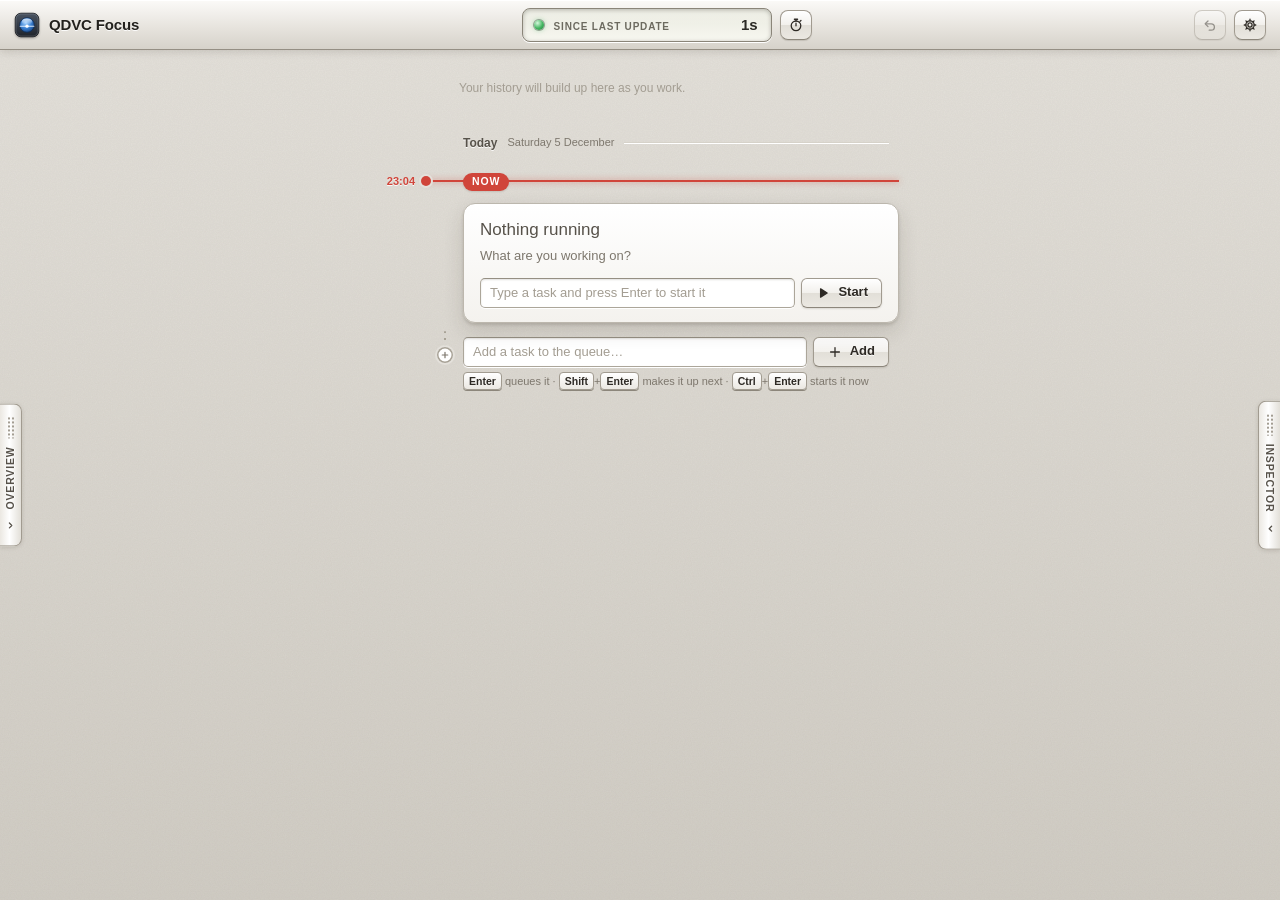
==== commit 0bdd996c: "[AI-assisted] [feat] Run tasks in parallel and add a hide-timers toggle Replaces foreground/backgrou" ====
--- a/docs/index.html
+++ b/docs/index.html
@@ -771,15 +771,18 @@
 .timeline-scroll {
   position: absolute;
   inset: 0;
-  overflow-y: auto;
-  overflow-x: hidden;
-}
-
+  overflow: auto;
+}
+
+/* As wide as its columns, centred; scrolls sideways only if very many
+   tasks once ran at the same time. */
 .timeline {
   --node-y: 24px;
-  max-width: 880px;
+  width: fit-content;
+  max-width: 100%;
+  min-width: 520px;
   margin: 0 auto;
-  padding: 26px 48px 160px 40px;
+  padding: 26px 44px 160px 36px;
 }
 
 .tl-origin {
@@ -788,10 +791,10 @@
   color: var(--ink-faint);
 }
 
-.tl-row {
+/* Past and present: one grid. Columns and rows are set inline by the view. */
+.tl-grid {
   position: relative;
   display: grid;
-  grid-template-columns: 58px var(--graph-w) minmax(0, 1fr);
 }
 
 .tl-time {
@@ -805,16 +808,40 @@
   white-space: nowrap;
 }
 
+.tl-tick .tl-time { padding-top: 0; line-height: 10px; }
+.tl-tick-time { font-size: 10px; color: var(--ink-faint); }
+
 .tl-graph { position: relative; }
+
+/* Cards sit in their lane's column, spanning the rows they ran for. */
+.tl-grid > .tl-card,
+.tl-grid > .run-card {
+  position: relative;
+  z-index: 1;
+  margin: 6px 10px 6px 4px;
+}
+
+.lane-dot {
+  display: inline-block;
+  width: 8px;
+  height: 8px;
+  margin: 0 7px 1px 0;
+  border-radius: 50%;
+  background: var(--lc);
+  box-shadow: inset 0 1px 0 rgba(255, 255, 255, .5), 0 0 0 1px rgba(0, 0, 0, .2);
+}
+
+/* The queue: a plain list of rows, lining up with lane 0 above. */
+.tl-row {
+  position: relative;
+  display: grid;
+  grid-template-columns: 58px var(--graph-w) var(--col-w);
+}
 
 .tl-body {
   min-width: 0;
-  padding: 6px 0 8px 4px;
-}
-
-/* Rows whose card fills the row, so a longer stretch is a taller card. */
-.tl-fill .tl-body { display: flex; flex-direction: column; }
-.tl-fill .tl-card { flex: 1; }
+  padding: 6px 10px 8px 4px;
+}
 
 /* ---------------------------------------------------------------- lanes */
 
@@ -954,7 +981,6 @@
 
 .tl-card {
   position: relative;
-  max-width: 600px;
   padding: 8px 12px 9px;
   background: linear-gradient(var(--card-hi), var(--card-lo));
   border: 1px solid var(--card-edge);
@@ -1045,53 +1071,6 @@
 .tl-card:focus-within .tl-tools { opacity: 1; pointer-events: auto; }
 body.dragging-task .tl-tools { opacity: 0 !important; }
 
-/* ------------------------------------------------------ background rows */
-
-.tl-card-bg { max-width: 460px; }
-
-.tl-card-bg .tl-title::before {
-  content: '';
-  display: inline-block;
-  width: 8px;
-  height: 8px;
-  margin: 0 7px 1px 0;
-  border-radius: 50%;
-  background: var(--lc);
-  box-shadow: inset 0 1px 0 rgba(255, 255, 255, .5), 0 0 0 1px rgba(0, 0, 0, .2);
-}
-
-.tl-bg-run {
-  display: flex;
-  align-items: center;
-  gap: 8px;
-  margin-top: 6px;
-}
-
-/* Indeterminate progress in the lane's colour: something is working, and
-   nobody knows how long it will take. */
-.pole-track {
-  flex: 1;
-  height: 9px;
-  overflow: hidden;
-  background: linear-gradient(var(--well-hi), var(--well-lo));
-  border-radius: 5px;
-  box-shadow: inset 0 1px 2px var(--shadow-deep), 0 1px 0 var(--sep-hi);
-}
-
-.pole {
-  height: 100%;
-  background-image:
-    linear-gradient(rgba(255, 255, 255, .55), rgba(255, 255, 255, .05) 55%, rgba(0, 0, 0, .1)),
-    repeating-linear-gradient(-45deg, var(--lc) 0 7px, color-mix(in srgb, var(--lc) 55%, #fff) 7px 14px);
-  background-size: 100% 100%, 19.8px 100%;
-  border-radius: 5px;
-  animation: pole 1.1s linear infinite;
-}
-
-@keyframes pole {
-  to { background-position: 0 0, 19.8px 0; }
-}
-
 /* ------------------------------------------------------- one-line rows */
 
 .tl-line {
@@ -1106,17 +1085,17 @@
 
 .tl-line .icon { width: 13px; height: 13px; }
 .tl-line b { color: var(--ink-mid); }
-.tl-gap .tl-line { padding-top: 7px; font-style: italic; font-size: var(--fs-xs); }
-
-.tl-day .tl-body {
+.tl-gap { padding-top: 7px; font-style: italic; font-size: var(--fs-xs); }
+
+.tl-day {
   display: flex;
   align-items: center;
   gap: 10px;
-  padding-top: 14px;
-}
-
-.tl-day-name { font-weight: 700; font-size: var(--fs-sm); color: var(--ink-mid); text-shadow: 0 1px 0 var(--emboss); }
-.tl-day-date { font-size: var(--fs-xs); color: var(--ink-dim); }
+  padding: 14px 10px 0 4px;
+}
+
+.tl-day-name { font-weight: 700; font-size: var(--fs-sm); color: var(--ink-mid); text-shadow: 0 1px 0 var(--emboss); white-space: nowrap; }
+.tl-day-date { font-size: var(--fs-xs); color: var(--ink-dim); white-space: nowrap; }
 .tl-day .etched { flex: 1; }
 
 /* -------------------------------------------------------------- future */
@@ -1135,7 +1114,8 @@
 .tl-future.drop-active::before {
   content: '';
   position: absolute;
-  inset: -4px -6px -4px calc(58px + var(--graph-w) - 2px);
+  inset: -4px auto -4px calc(58px + var(--graph-w) - 2px);
+  width: calc(var(--col-w) + 8px);
   border-radius: 10px;
   background: var(--accent-soft);
   pointer-events: none;
@@ -1149,8 +1129,7 @@
   content: '';
   position: absolute;
   left: calc(58px + var(--graph-w) + 4px);
-  right: 0;
-  max-width: 600px;
+  width: calc(var(--col-w) - 6px);
   top: -2px;
   height: 3px;
   border-radius: 2px;
@@ -1170,33 +1149,48 @@
   border: 2px solid #2f6fca;
 }
 
-.add-form { display: flex; gap: 6px; max-width: 600px; }
+.add-form { display: flex; gap: 6px; }
 .add-form .field { flex: 1; min-width: 0; }
 .add-hint { margin-top: 5px; font-size: var(--fs-xs); color: var(--ink-dim); }
 /* ---------- src/css/45-present.css ---------- */
 /* ==========================================================================
-   45-present.css — the present: the card for the task in focus, with its
-   glass-fronted clock, and the "now" line drawn across the timeline.
+   45-present.css — the present: running cards (with the glass-fronted clock
+   on the one in the foreground), the "now" line drawn across the timeline,
+   and hiding timers.
    ========================================================================== */
 
-.present-card {
-  position: relative;
-  display: grid;
-  grid-template-columns: minmax(0, 1fr) 188px;
-  max-width: 640px;
+/* A running card reaches from when the task started down to the now line.
+   Its title sticks to the top of the view and its controls to the bottom,
+   so however long it has run, both stay in reach. */
+.run-card {
+  container-type: inline-size;
+  display: flex;
+  flex-direction: column;
+  min-height: 132px;
   background: linear-gradient(var(--card-hi), var(--card-lo));
   border: 1px solid var(--card-edge);
-  border-radius: 12px;
-  box-shadow: inset 0 1px 0 var(--shine), 0 2px 3px var(--shadow), 0 10px 26px var(--shadow);
+  border-radius: 11px;
+  box-shadow: inset 0 1px 0 var(--shine), 0 2px 3px var(--shadow), 0 8px 20px var(--shadow);
   cursor: pointer;
 }
 
-.pc-main {
-  display: flex;
-  flex-direction: column;
-  gap: 8px;
-  min-width: 0;
-  padding: 9px 14px 14px 14px;
+.run-card.is-foreground {
+  border-color: var(--accent);
+  box-shadow: inset 0 1px 0 var(--shine), 0 0 0 3px var(--accent-soft), 0 2px 3px var(--shadow), 0 12px 28px var(--shadow);
+}
+
+.run-card.is-selected:not(.is-foreground) {
+  border-color: var(--accent);
+  box-shadow: inset 0 1px 0 var(--shine), 0 0 0 3px var(--accent-soft), 0 2px 3px var(--shadow);
+}
+
+.run-head {
+  position: sticky;
+  top: 0;
+  z-index: 2;
+  padding: 9px 12px 6px;
+  background: linear-gradient(var(--card-hi), color-mix(in srgb, var(--card-hi) 70%, var(--card-lo)));
+  border-radius: 10px 10px 0 0;
 }
 
 .eyebrow {
@@ -1206,47 +1200,67 @@
   height: 18px;
 }
 
-.pc-title {
-  font-size: 21px;
+.run-title {
+  font-size: 15px;
   font-weight: 700;
-  line-height: 1.2;
+  line-height: 1.25;
   letter-spacing: -.01em;
   overflow-wrap: anywhere;
 }
 
-.pc-notes {
+.is-foreground .run-title { font-size: 18px; }
+
+.run-notes {
   display: -webkit-box;
   -webkit-line-clamp: 3;
   -webkit-box-orient: vertical;
   overflow: hidden;
+  margin: 0 12px 6px;
   font-size: var(--fs-md);
   white-space: pre-wrap;
   color: var(--ink-mid);
 }
 
-.pc-actions {
+.run-foot {
+  position: sticky;
+  bottom: 0;
+  z-index: 2;
+  display: flex;
+  flex-direction: column;
+  gap: 8px;
+  margin-top: auto;
+  padding: 10px 12px 12px;
+  background: linear-gradient(color-mix(in srgb, var(--card-lo) 80%, var(--card-hi)), var(--card-lo));
+  border-top: 1px solid var(--sep);
+  border-radius: 0 0 10px 10px;
+  box-shadow: inset 0 1px 0 var(--sep-hi);
+}
+
+.run-time { font-size: var(--fs-sm); color: var(--ink-mid); font-variant-numeric: tabular-nums; }
+
+.run-actions {
   display: flex;
   flex-wrap: wrap;
-  gap: 8px;
-  margin-top: 4px;
-}
-
-.pc-side {
-  display: flex;
-  flex-direction: column;
-  justify-content: center;
-  gap: 8px;
-  padding: 12px;
-  background: linear-gradient(var(--well-lo), var(--well-hi));
-  border-left: 1px solid var(--sep);
-  border-radius: 0 11px 11px 0;
-  box-shadow: inset 1px 0 0 var(--sep-hi), inset 0 1px 3px var(--shadow);
+  gap: 6px;
+}
+
+.run-actions .btn { height: 28px; padding: 0 10px; font-size: 12.5px; gap: 5px; }
+.run-actions .btn-icon { width: 30px; padding: 0; }
+/* The menu stays on the first row beside the main button; a second
+   button wraps below if the card is narrow. */
+.run-actions [data-act="task-menu"] { order: 1; }
+.run-actions [data-act="start-next"] { order: 2; }
+
+/* In a narrow card the secondary labels give way to their icons. */
+@container (max-width: 250px) {
+  .run-actions .narrow-hide { display: none; }
+  .run-actions [data-act="foreground"] { width: 30px; padding: 0; }
 }
 
 .clock-face {
   position: relative;
   overflow: hidden;
-  padding: 9px 10px 8px;
+  padding: 7px 10px 6px;
   text-align: center;
   color: var(--glass-ink);
   background: linear-gradient(var(--glass-hi), var(--glass-lo));
@@ -1277,7 +1291,7 @@
 }
 
 .clock-digits {
-  font-size: 34px;
+  font-size: 30px;
   font-weight: 300;
   line-height: 1.15;
   font-variant-numeric: tabular-nums;
@@ -1289,6 +1303,7 @@
   display: grid;
   grid-template-columns: auto auto;
   gap: 2px 8px;
+  margin: 0;
   padding: 0 2px;
   font-size: 11.5px;
 }
@@ -1305,18 +1320,26 @@
   animation: breathe 2.4s ease-in-out infinite;
 }
 
-/* While a task is dragged, the present says it can take it. */
+.live-lamp.is-dim {
+  background: radial-gradient(circle at 35% 30%, #e3f1ff, #6aa0dc 55%, #3c6ea8);
+  box-shadow: 0 0 0 1px rgba(0, 0, 0, .25);
+  animation: none;
+}
+
+/* While a task is dragged, anything that can start it says so. */
 .drop-hint { display: none; }
 
-body.dragging-task [data-drop="now"] .drop-hint {
+body.dragging-task [data-drop="now"] > .drop-hint,
+body.dragging-task .now-empty > .drop-hint {
   position: absolute;
   inset: 6px;
-  z-index: 2;
+  z-index: 3;
   display: flex;
   align-items: center;
   justify-content: center;
-  font-size: 14px;
+  font-size: 13px;
   font-weight: 700;
+  text-align: center;
   color: var(--accent-ink);
   background: color-mix(in srgb, var(--card-hi) 86%, transparent);
   border-radius: 9px;
@@ -1324,19 +1347,24 @@
   pointer-events: none;
 }
 
-[data-drop="now"].drop-active .drop-hint {
+[data-drop="now"].drop-active > .drop-hint,
+[data-drop="now"].drop-active .now-empty > .drop-hint {
   box-shadow: inset 0 0 0 2px var(--accent), 0 0 0 4px var(--accent-soft) !important;
 }
 
 /* ------------------------------------------------------------ now line */
 
-.tl-now { min-height: 44px; }
-
 /* A calendar-style line across the whole timeline at the present moment. */
-.tl-now::before {
+.tl-nowline {
+  position: relative;
+  z-index: 1;
+  padding-left: calc(var(--graph-w) + 4px);
+}
+
+.tl-nowline::before {
   content: '';
   position: absolute;
-  left: 52px;
+  left: -6px;
   right: 0;
   top: calc(var(--node-y) - 1px);
   height: 2px;
@@ -1345,10 +1373,10 @@
   pointer-events: none;
 }
 
-.tl-now::after {
+.tl-nowline::after {
   content: '';
   position: absolute;
-  left: 48px;
+  left: -10px;
   top: calc(var(--node-y) - 5px);
   width: 10px;
   height: 10px;
@@ -1357,7 +1385,7 @@
   box-shadow: 0 0 0 2px var(--desk-top);
 }
 
-.tl-now .tl-time {
+.tl-now.tl-time {
   padding-right: 16px;
   font-weight: 700;
   color: var(--now-line);
@@ -1367,7 +1395,7 @@
   position: relative;
   z-index: 1;
   display: inline-block;
-  margin-top: 8px;
+  margin-top: 16px;
   padding: 1px 9px;
   font-size: 10.5px;
   font-weight: 700;
@@ -1391,11 +1419,11 @@
   animation: lane-ring 1.8s ease-out infinite;
 }
 
-/* Nothing in focus: the now row opens into a small panel. */
+/* Nothing running: the now line opens into a small panel. */
 .now-empty {
   position: relative;
-  max-width: 600px;
-  margin-top: 12px;
+  max-width: 520px;
+  margin: 12px 0 8px;
   padding: 14px 16px;
   background: linear-gradient(var(--card-hi), var(--card-lo));
   border: 1px solid var(--card-edge);
@@ -1406,6 +1434,42 @@
 .now-empty-title { font-size: 17px; font-weight: 300; color: var(--ink-mid); }
 .now-empty-text { margin: 4px 0 12px; color: var(--ink-dim); }
 .now-empty .btn-go { margin-bottom: 12px; }
+
+/* ------------------------------------------------------- hiding timers */
+
+/* Timers can be stressful. With them off, anything that counts is hidden,
+   and a calm stand-in shows where one is needed. Past durations stay: they
+   are history, not a clock running. */
+.timer-alt { display: none; }
+html[data-timers="off"] .timer { display: none !important; }
+html[data-timers="off"] .timer-alt { display: block; }
+html[data-timers="off"] .idle-calm.timer-alt { display: flex; }
+
+.toolbar-centre { display: flex; align-items: center; gap: 8px; }
+
+.idle-calm {
+  align-items: center;
+  justify-content: center;
+  width: 250px;
+  height: 34px;
+  font-size: var(--fs-sm);
+  font-style: italic;
+  color: var(--lcd-dim);
+  background: linear-gradient(var(--lcd-hi), var(--lcd-lo));
+  border: 1px solid var(--lcd-edge);
+  border-radius: 8px;
+  box-shadow: inset 0 1px 4px var(--shadow), 0 1px 0 var(--sep-hi);
+}
+
+.tbtn-toggle .when-off { display: none; }
+.tbtn-toggle[aria-pressed="true"] .when-on { display: none; }
+.tbtn-toggle[aria-pressed="true"] .when-off { display: block; }
+
+/* Pressed in while timers are hidden. */
+.tbtn-toggle[aria-pressed="true"] {
+  background: linear-gradient(var(--btn-press-1), var(--btn-press-2));
+  box-shadow: inset 0 1px 3px var(--shadow-deep);
+}
 /* ---------- src/css/50-drawers.css ---------- */
 /* ==========================================================================
    50-drawers.css — what goes inside the drawers: the overview on the left
@@ -2048,7 +2112,10 @@
       <span class="brand-name">QDVC Focus</span>
     </div>
     <div class="toolbar-spacer"></div>
-    <div class="idle-slot" id="idle-slot"></div>
+    <div class="toolbar-centre">
+      <div class="idle-slot" id="idle-slot"></div>
+      <button type="button" class="tbtn tbtn-toggle" id="btn-timers" data-act="toggle-timers" aria-pressed="false" title="Hide timers (T)" aria-label="Hide timers"><span class="when-on" data-icon="stopwatch"></span><span class="when-off" data-icon="stopwatchOff"></span></button>
+    </div>
     <div class="toolbar-spacer"></div>
     <div class="toolbar-tools">
       <button type="button" class="tbtn" id="btn-undo" data-act="undo" disabled title="Nothing to undo" aria-label="Nothing to undo"><span data-icon="undo"></span></button>
@@ -2098,11 +2165,12 @@
 /* Change APP.name to re-brand the whole application. */
 QDF.APP = {
   name: 'QDVC Focus',
-  version: '2.0.0',
+  version: '3.0.0',
   /* Written as `format:` at the top of every export and of the saved state.
      Independent of the name, so a rename does not invalidate old exports.
-     Version 1 files (no stretch history) are still read. */
-  format: 'qdvc-focus/2',
+     Only this version is read: the app is pre-release, so earlier formats
+     are refused rather than migrated. */
+  format: 'qdvc-focus/3',
   /* Every localStorage key the app uses starts with this, which is how
      "Reset app" finds them all. */
   storagePrefix: 'qdvc-focus.',
@@ -2118,16 +2186,19 @@
   alertAfter: 60
 };
 
-/* Timeline geometry, in pixels. Shared by the layout engine (row heights)
-   and the view (graph drawing); the CSS reads the same numbers from the
-   custom properties the view sets. */
+/* Timeline geometry, in pixels. Shared by the layout engine (row and card
+   heights) and the view (graph drawing and column widths); the CSS uses the
+   same node offset as --node-y. */
 QDF.GEOM = {
   nodeY: 24,          /* node centre, from the top of a row */
-  laneW: 22,          /* distance between lanes */
+  laneW: 22,          /* distance between lanes in the graph column */
   laneX0: 14,         /* centre of lane 0 inside the graph column */
-  rowMin: 50,         /* a past focus row of a few minutes */
-  rowMax: 168,        /* a past focus row of several hours */
-  gapMin: 60          /* seconds of nothing-in-focus worth showing */
+  rowMin: 50,         /* a card for a stretch of a few minutes */
+  rowMax: 168,        /* a card for a stretch of several hours */
+  gapMin: 60,         /* seconds with nothing running worth showing */
+  /* Card column width by the most tasks ever running at once: narrower as
+     more sit side by side. */
+  cardW: [440, 350, 290, 250, 220]
 };
 
 QDF.view = QDF.view || {};
@@ -2726,19 +2797,21 @@
 
    State:
      created, lastInteraction   ISO times
-     current                    the task in focus, or null
+     active                     tasks running now, in the order they started;
+                                any number can run in parallel
+     foreground                 id of the active task you are attending to,
+                                or null. A pointer, not history: changing it
+                                leaves every stretch untouched.
      queue                      tasks waiting; queue[0] is "up next"
-     background                 tasks something else is working on (a build,
-                                a render, an upload) while you do another
      done                       finished tasks, newest first
 
    Task:
      id, title, notes, created
-     stretches   every period the task spent in focus or in the background,
-                 oldest first: { kind: 'focus' | 'background', from, to }.
-                 `to` is null for the one open stretch: the last stretch of
-                 the current task (focus) or of a background task
-                 (background). Queued and done tasks have no open stretch.
+     stretches   every period the task was running, oldest first:
+                 { from, to }, with `to` null for the one still running.
+                 An active task's last stretch is open; queued and done
+                 tasks have none open. Stretches of different tasks may
+                 overlap freely: that is what working in parallel means.
      finished    set only while the task is in `done`
 
    Everything else (when it started, totals, the live stretch) is derived
@@ -2756,9 +2829,9 @@
     return {
       created: U.iso(now),
       lastInteraction: U.iso(now),
-      current: null,
+      active: [],
+      foreground: null,
       queue: [],
-      background: [],
       done: []
     };
   }
@@ -2781,10 +2854,9 @@
     };
   }
 
-  var LISTS = ['queue', 'background', 'done'];
+  var LISTS = ['active', 'queue', 'done'];
 
   function find(s, id) {
-    if (s.current && s.current.id === id) return { list: 'current', index: 0, item: s.current };
     for (var n = 0; n < LISTS.length; n++) {
       var list = s[LISTS[n]];
       for (var k = 0; k < list.length; k++) {
@@ -2794,43 +2866,49 @@
     return null;
   }
 
-  function detach(s, loc) {
-    if (loc.list === 'current') s.current = null;
-    else s[loc.list].splice(loc.index, 1);
+  /* -------------------------------------------------------- foreground */
+
+  function foreground(s) {
+    if (!s.active.length) return null;
+    for (var k = 0; k < s.active.length; k++) if (s.active[k].id === s.foreground) return s.active[k];
+    return s.active[s.active.length - 1];
+  }
+
+  /* When the foreground task leaves, attention passes to the task started
+     most recently among those still running. */
+  function settleForeground(s) {
+    var fg = foreground(s);
+    s.foreground = fg ? fg.id : null;
+  }
+
+  function setForeground(s, id) {
+    var loc = find(s, id);
+    if (!loc || loc.list !== 'active' || s.foreground === id) return null;
+    s.foreground = id;
+    return loc.item;
   }
 
   /* ---------------------------------------------------------- stretches */
 
   function openStretch(item) {
-    var st = item.stretches, last = st[st.length - 1];
+    var last = item.stretches[item.stretches.length - 1];
     return last && !last.to ? last : null;
   }
 
-  function begin(item, kind, now) {
-    item.stretches.push({ kind: kind, from: U.iso(now), to: null });
-  }
-
-  function end(item, now) {
-    var open = openStretch(item);
+  /* Take a task off whatever list it is on and close its running stretch. */
+  function detach(s, loc, now) {
+    s[loc.list].splice(loc.index, 1);
+    var open = openStretch(loc.item);
     if (open) open.to = U.iso(now);
-    return open;
-  }
-
-  function focus(s, item, now) {
-    begin(item, 'focus', now);
-    s.current = item;
-  }
-
-  /* Takes the current task out of focus and back into the queue, at the
-     front (as up next) or at the end. */
-  function suspend(s, now, where) {
-    var c = s.current;
-    if (!c) return null;
-    end(c, now);
-    s.current = null;
-    if (where === 'end') s.queue.push(c);
-    else s.queue.unshift(c);
-    return c;
+    if (loc.list === 'active') settleForeground(s);
+    return loc.item;
+  }
+
+  function run(s, item, now) {
+    item.stretches.push({ from: U.iso(now), to: null });
+    s.active.push(item);
+    s.foreground = item.id;
+    return item;
   }
 
   /* ------------------------------------------------------------ creating */
@@ -2843,14 +2921,10 @@
     return item;
   }
 
-  /* Creates a task and focuses it at once. Whatever was current becomes up
-     next, so nothing is lost. */
+  /* Creates a task and starts it at once, alongside anything running. */
   function addAndStart(s, title, notes, now) {
     if (!cleanTitle(title)) return null;
-    var item = newItem(title, notes, now);
-    var previous = suspend(s, now, 'front');
-    focus(s, item, now);
-    return { item: item, previous: previous };
+    return run(s, newItem(title, notes, now), now);
   }
 
   function edit(s, id, fields) {
@@ -2868,69 +2942,58 @@
     return changed ? item : null;
   }
 
-  /* ----------------------------------------------------------- focusing */
-
-  /* Brings a queued or background task into focus. The task that was in
-     focus goes back to the front of the queue. */
+  /* ------------------------------------------------------------ running */
+
+  /* Starts a queued task alongside whatever is already running, and puts
+     it in the foreground. Nothing else stops. */
   function start(s, id, now) {
     var loc = find(s, id);
-    if (!loc || loc.list === 'current' || loc.list === 'done') return null;
-    detach(s, loc);
-    end(loc.item, now);
-    var previous = suspend(s, now, 'front');
-    focus(s, loc.item, now);
-    return { item: loc.item, from: loc.list, previous: previous };
+    if (!loc || loc.list !== 'queue') return null;
+    detach(s, loc, now);
+    return run(s, loc.item, now);
+  }
+
+  function startNext(s, now) {
+    return s.queue.length ? start(s, s.queue[0].id, now) : null;
   }
 
   function finish(s, id, now) {
     var loc = find(s, id);
-    if (!loc || (loc.list !== 'current' && loc.list !== 'background')) return null;
-    detach(s, loc);
-    end(loc.item, now);
-    loc.item.finished = U.iso(now);
-    s.done.unshift(loc.item);
-    return loc.item;
-  }
-
-  /* "Move on": the current task is done and up next comes into focus. */
-  function finishAndNext(s, now) {
-    if (!s.current) return null;
-    var done = finish(s, s.current.id, now);
-    var next = s.queue.length ? start(s, s.queue[0].id, now).item : null;
-    return { done: done, next: next };
-  }
-
-  /* The current task carries on without you; up next comes into focus. */
-  function toBackground(s, now) {
-    var c = s.current;
-    if (!c) return null;
-    end(c, now);
-    begin(c, 'background', now);
-    s.background.push(c);
-    s.current = null;
-    var next = s.queue.length ? start(s, s.queue[0].id, now).item : null;
-    return { sent: c, next: next };
-  }
-
-  /* Out of focus, back to the queue; nothing else is started. */
-  function pause(s, now, where) {
-    return suspend(s, now, where === 'end' ? 'end' : 'front');
-  }
-
-  function swapWithNext(s, now) {
-    if (!s.current || !s.queue.length) return null;
-    return start(s, s.queue[0].id, now);
-  }
-
-  /* A background task whose machine has finished, but which you will deal
-     with later, goes back to the queue as up next. */
-  function backgroundToQueue(s, id, now) {
+    if (!loc || loc.list !== 'active') return null;
+    var item = detach(s, loc, now);
+    item.finished = U.iso(now);
+    s.done.unshift(item);
+    return item;
+  }
+
+  /* "Move on": this task is done and up next starts in its place. */
+  function finishAndNext(s, id, now) {
+    var done = finish(s, id, now);
+    if (!done) return null;
+    return { done: done, next: startNext(s, now) };
+  }
+
+  /* Stop running a task without finishing it: back to the queue, at the
+     front (as up next) or at the end. */
+  function pause(s, id, now, where) {
     var loc = find(s, id);
-    if (!loc || loc.list !== 'background') return null;
-    detach(s, loc);
-    end(loc.item, now);
-    s.queue.unshift(loc.item);
-    return loc.item;
+    if (!loc || loc.list !== 'active') return null;
+    var item = detach(s, loc, now);
+    if (where === 'end') s.queue.push(item);
+    else s.queue.unshift(item);
+    return item;
+  }
+
+  /* Pause this task and start up next instead. */
+  function swapWithNext(s, id, now) {
+    if (!s.queue.length) return null;
+    var next = s.queue[0];
+    var paused = pause(s, id, now, 'end');
+    if (!paused) return null;
+    s.queue.pop();
+    s.queue.splice(1, 0, paused);
+    var started = start(s, next.id, now);
+    return { paused: paused, started: started };
   }
 
   /* -------------------------------------------------------------- order */
@@ -2970,14 +3033,15 @@
   function remove(s, id) {
     var loc = find(s, id);
     if (!loc) return null;
-    detach(s, loc);
+    s[loc.list].splice(loc.index, 1);
+    if (loc.list === 'active') settleForeground(s);
     return loc.item;
   }
 
   function restore(s, id) {
     var loc = find(s, id);
     if (!loc || loc.list !== 'done') return null;
-    detach(s, loc);
+    s.done.splice(loc.index, 1);
     delete loc.item.finished;
     s.queue.push(loc.item);
     return loc.item;
@@ -3006,17 +3070,14 @@
     return first ? U.secondsSince(first, now) : 0;
   }
 
-  function total(item, kind, now) {
+  /* Total time the task has been running, across all its stretches. */
+  function total(item, now) {
     var sum = 0;
-    item.stretches.forEach(function (st) { if (st.kind === kind) sum += duration(st, now); });
+    item.stretches.forEach(function (st) { sum += duration(st, now); });
     return sum;
   }
 
-  function focusTotal(item, now) { return total(item, 'focus', now); }
-  function backgroundTotal(item, now) { return total(item, 'background', now); }
-
-  /* The live stretch: how long since it came into focus (or went into the
-     background) this time round. */
+  /* The live stretch: how long since it was last started. */
   function live(item, now) {
     var open = openStretch(item);
     return open ? duration(open, now) : 0;
@@ -3038,14 +3099,13 @@
 
   return {
     newState: newState, newItem: newItem, find: find, openStretch: openStretch,
+    foreground: foreground, setForeground: setForeground,
     add: add, addAndStart: addAndStart, edit: edit,
-    start: start, finish: finish, finishAndNext: finishAndNext,
-    toBackground: toBackground, pause: pause, swapWithNext: swapWithNext,
-    backgroundToQueue: backgroundToQueue,
+    start: start, startNext: startNext, finish: finish, finishAndNext: finishAndNext,
+    pause: pause, swapWithNext: swapWithNext,
     move: move, makeNext: makeNext, moveBefore: moveBefore,
     remove: remove, restore: restore, clearDone: clearDone,
-    duration: duration, started: started, elapsed: elapsed,
-    focusTotal: focusTotal, backgroundTotal: backgroundTotal, live: live,
+    duration: duration, started: started, elapsed: elapsed, total: total, live: live,
     span: span, idle: idle, upNext: upNext
   };
 })();
@@ -3147,6 +3207,20 @@
     state = next;
     save();
     emit({ type: 'commit', label: label, result: result });
+    return result;
+  }
+
+  /* A change that is not worth an undo step — switching which running task
+     is in the foreground. It still counts as an interaction and is saved. */
+  function quiet(fn) {
+    var t = now();
+    var next = clone(state);
+    var result = fn(next, t);
+    if (result === null || result === undefined || result === false) return null;
+    next.lastInteraction = U.iso(t);
+    state = next;
+    save();
+    emit({ type: 'quiet', result: result });
     return result;
   }
 
@@ -3251,7 +3325,7 @@
   }
 
   return {
-    load: load, get: get, commit: commit, touch: touch, undo: undo, replace: replace,
+    load: load, get: get, commit: commit, quiet: quiet, touch: touch, undo: undo, replace: replace,
     reloadFromStorage: reloadFromStorage, undoLabel: undoLabel, onChange: onChange,
     resetAll: resetAll, usage: usage, ownKeys: ownKeys,
     info: function () { return info; }, takeNotice: takeNotice,
@@ -3268,31 +3342,26 @@
    The same document (as JSON) is what is kept in localStorage, so loading a
    saved session and importing a file go through one validation path.
 
-   A stretch is written as a one-key mapping holding an ISO 8601 interval:
-       - focus: 2026-10-21T09:00:00.000Z/2026-10-21T09:40:00.000Z
-       - background: 2026-10-21T09:40:00.000Z/..
+   A stretch is written as an ISO 8601 interval:
+       - 2026-10-21T09:00:00.000Z/2026-10-21T09:40:00.000Z
+       - 2026-10-21T09:40:00.000Z/..
    where `..` marks the open end of a stretch still running.
 
-   Import is forgiving about hand edits and about version 1 files, which had
-   totals instead of stretches; paperwork/STATE-FORMAT.md lists every repair.
+   Import is forgiving about hand edits; paperwork/STATE-FORMAT.md lists
+   every repair. Earlier formats are refused: the app is pre-release.
    ========================================================================== */
 
 QDF.serialize = (function () {
   var U = QDF.util;
-  var KINDS = { focus: true, background: true };
-
-  function stretchToDoc(st) {
-    var o = {};
-    o[st.kind] = st.from + '/' + (st.to || '..');
-    return o;
-  }
 
   function itemToDoc(item) {
     var o = { id: item.id, title: item.title };
     if (item.notes) o.notes = item.notes;
     o.created = item.created;
     if (item.finished) o.finished = item.finished;
-    if (item.stretches.length) o.stretches = item.stretches.map(stretchToDoc);
+    if (item.stretches.length) {
+      o.stretches = item.stretches.map(function (st) { return st.from + '/' + (st.to || '..'); });
+    }
     return o;
   }
 
@@ -3302,18 +3371,19 @@
       saved: U.iso(now),
       created: s.created,
       last_interaction: s.lastInteraction,
-      current: s.current ? itemToDoc(s.current) : null,
+      foreground: s.foreground,
+      active: s.active.map(itemToDoc),
       queue: s.queue.map(itemToDoc),
-      background: s.background.map(itemToDoc),
       done: s.done.map(itemToDoc)
     };
   }
 
   var HEADER =
     '# ' + QDF.APP.name + ' state\n' +
+    '# active: running now, in parallel; foreground is the one you are attending to.\n' +
     '# queue: the first entry is up next. done: newest first.\n' +
-    '# stretches: when each task was in focus or in the background, as\n' +
-    '# ISO 8601 intervals in UTC; ".." marks one still running.\n';
+    '# stretches: when each task was running, as ISO 8601 intervals in UTC;\n' +
+    '# ".." marks one still running.\n';
 
   function toYaml(s, now) {
     return HEADER + QDF.yaml.emit(toDoc(s, now), true);
@@ -3332,48 +3402,28 @@
     return t === null ? null : new Date(t).toISOString();
   }
 
-  function parseStretch(raw, warn, where) {
-    var kind, value;
-    if (isMap(raw) && Object.keys(raw).length === 1 && KINDS[Object.keys(raw)[0]]) {
-      kind = Object.keys(raw)[0];
-      value = String(raw[kind] == null ? '' : raw[kind]);
-      var parts = value.split('/');
-      if (parts.length !== 2) { warn('Ignored a stretch in ' + where + ' that is not "start/end".'); return null; }
-      var from = time(parts[0]);
-      var openEnd = /^\s*(\.\.)?\s*$/.test(parts[1]);
-      var to = openEnd ? null : time(parts[1]);
-      if (!from || (!openEnd && !to)) { warn('Ignored a stretch in ' + where + ' with an unreadable time.'); return null; }
-      return { kind: kind, from: from, to: to };
-    }
-    /* The long-hand form someone might type: { kind, from, to } */
-    if (isMap(raw) && KINDS[raw.kind] && time(raw.from)) {
-      return { kind: raw.kind, from: time(raw.from), to: raw.to ? time(raw.to) : null };
-    }
-    warn('Ignored an entry in ' + where + ' stretches that is not a focus or background stretch.');
-    return null;
-  }
-
-  /* Version 1 kept totals, not stretches. Rebuild plausible stretches from
-     them: banked time laid end to end from `started`, then the live stretch
-     where it really began. */
-  function fromVersion1(raw) {
-    var out = [];
-    var t = U.ms(time(raw.started)) || U.ms(time(raw.created));
-    var fs = Math.max(0, Number(raw.focus_seconds) || 0);
-    var bs = Math.max(0, Number(raw.background_seconds) || 0);
-    if (t !== null && fs) { out.push({ kind: 'focus', from: U.iso(t), to: U.iso(t + fs * 1000) }); t += fs * 1000; }
-    if (t !== null && bs) { out.push({ kind: 'background', from: U.iso(t), to: U.iso(t + bs * 1000) }); t += bs * 1000; }
-    if (time(raw.focused_since)) out.push({ kind: 'focus', from: time(raw.focused_since), to: null });
-    if (time(raw.background_since)) out.push({ kind: 'background', from: time(raw.background_since), to: null });
-    if (!out.length && time(raw.started)) {
-      out.push({ kind: 'focus', from: time(raw.started), to: time(raw.finished) || time(raw.started) });
-    }
-    return out;
-  }
-
-  /* Sorted, no overlaps, no stretch ending before it starts, and at most
-     one open stretch, which must be the last. */
-  function tidy(list, now) {
+  function parseStretch(raw, warn, label) {
+    if (isMap(raw) && time(raw.from)) {   /* the long-hand form, { from, to } */
+      return { from: time(raw.from), to: raw.to ? time(raw.to) : null };
+    }
+    var parts = String(raw == null ? '' : raw).split('/');
+    if (typeof raw !== 'string' || parts.length !== 2) {
+      warn('Ignored a stretch in ' + label + ' that is not "start/end".');
+      return null;
+    }
+    var from = time(parts[0]);
+    var openEnd = /^\s*(\.\.)?\s*$/.test(parts[1]);
+    var to = openEnd ? null : time(parts[1]);
+    if (!from || (!openEnd && !to)) {
+      warn('Ignored a stretch in ' + label + ' with an unreadable time.');
+      return null;
+    }
+    return { from: from, to: to };
+  }
+
+  /* Sorted, no overlaps within one task, no stretch ending before it
+     starts, and at most one open stretch, which must be the last. */
+  function tidy(list) {
     list.sort(function (a, b) { return U.ms(a.from) - U.ms(b.from); });
     for (var k = 0; k < list.length; k++) {
       var st = list[k], next = list[k + 1];
@@ -3407,19 +3457,14 @@
       });
     } else if (raw.stretches != null) {
       warn('Ignored "stretches" in ' + label + ' because it is not a list.');
-    } else if ('started' in raw || 'focus_seconds' in raw || 'focused_since' in raw || 'background_since' in raw) {
-      item.stretches = fromVersion1(raw);
-      ctx.converted = true;
-    }
-    tidy(item.stretches, now);
+    }
+    tidy(item.stretches);
 
     var last = item.stretches[item.stretches.length - 1];
-    var openKind = { current: 'focus', background: 'background' }[where];
-    if (openKind) {
-      if (!last || last.to || last.kind !== openKind) {
-        if (last && !last.to) last.to = U.iso(Math.max(now, U.ms(last.from)));
-        var from = last && last.to && U.ms(last.to) > now ? last.to : U.iso(now);
-        item.stretches.push({ kind: openKind, from: from, to: null });
+    if (where === 'active') {
+      if (!last || last.to) {
+        var from = last && U.ms(last.to) > now ? last.to : U.iso(now);
+        item.stretches.push({ from: from, to: null });
       }
     } else if (last && !last.to) {
       var close = where === 'done' && time(raw.finished) ? time(raw.finished) : U.iso(now);
@@ -3427,9 +3472,7 @@
       warn('Closed a stretch that was still running on "' + item.title + '" in ' + label + '.');
     }
 
-    if (where === 'done') {
-      item.finished = time(raw.finished) || (last && last.to) || U.iso(now);
-    }
+    if (where === 'done') item.finished = time(raw.finished) || (last && last.to) || U.iso(now);
     if (!item.created) item.created = item.stretches.length ? item.stretches[0].from : U.iso(now);
     return item;
   }
@@ -3443,48 +3486,37 @@
     }).filter(Boolean);
   }
 
-  /* Returns { state, warnings, version }. Throws when the document cannot
-     be a state at all, with a message meant for the person importing it. */
+  /* Returns { state, warnings }. Throws when the document cannot be a state
+     at all, with a message meant for the person importing it. */
   function fromDocDetailed(doc, now) {
     if (!isMap(doc)) {
-      throw new Error('This does not look like a ' + QDF.APP.name + ' state: expected keys such as "current" and "queue" at the top level.');
-    }
-    var version = 2;
+      throw new Error('This does not look like a ' + QDF.APP.name + ' state: expected keys such as "active" and "queue" at the top level.');
+    }
     if (doc.format !== undefined && doc.format !== null) {
       var m = /^qdvc-focus\/(\d+)$/.exec(String(doc.format));
       if (!m) throw new Error('Unrecognised format "' + doc.format + '"; expected ' + QDF.APP.format + '.');
-      version = Number(m[1]);
-      if (version > 2) throw new Error('This file was written by a newer version (' + doc.format + ').');
-    } else if (!('current' in doc) && !('queue' in doc) && !('background' in doc) && !('done' in doc)) {
-      throw new Error('This does not look like a ' + QDF.APP.name + ' state: none of "current", "queue", "background" or "done" are present.');
+      var v = Number(m[1]);
+      if (v > 3) throw new Error('This file was written by a newer version (' + doc.format + ').');
+      if (v < 3) throw new Error('This file is in an earlier format (' + doc.format + ') that this version no longer reads.');
+    } else if (!('active' in doc) && !('queue' in doc) && !('done' in doc)) {
+      throw new Error('This does not look like a ' + QDF.APP.name + ' state: none of "active", "queue" or "done" are present.');
     }
 
     var warnings = [];
-    var ctx = { now: now, seen: {}, converted: false, warn: function (w) { warnings.push(w); } };
+    var ctx = { now: now, seen: {}, warn: function (w) { warnings.push(w); } };
     var s = QDF.model.newState(now);
     s.created = time(doc.created) || s.created;
     s.lastInteraction = time(doc.last_interaction) || s.lastInteraction;
-
-    var cur = doc.current;
-    if (Array.isArray(cur)) {
-      ctx.warn('"current" holds a list; the first entry is in focus and the rest were queued.');
-      s.current = cur.length ? itemFromDoc(cur[0], 'current', ctx, 'current') : null;
-      s.queue = cur.slice(1).map(function (raw, n) {
-        return itemFromDoc(raw, 'queue', ctx, 'current #' + (n + 2));
-      }).filter(Boolean);
-    } else if (cur !== undefined && cur !== null && cur !== '') {
-      s.current = itemFromDoc(cur, 'current', ctx, 'current');
-    }
-    s.queue = s.queue.concat(list(doc, 'queue', ctx));
-    s.background = list(doc, 'background', ctx);
+    s.active = list(doc, 'active', ctx);
+    s.queue = list(doc, 'queue', ctx);
     s.done = list(doc, 'done', ctx);
     s.done.sort(function (a, b) { return U.ms(b.finished) - U.ms(a.finished); });
 
-    if (ctx.converted) {
-      warnings.unshift('Converted from format qdvc-focus/1, which kept totals rather than a history: ' +
-        'earlier stretches are reconstructed, so their exact times are approximate.');
-    }
-    return { state: s, warnings: warnings, version: version };
+    var fg = doc.foreground == null ? null : String(doc.foreground);
+    var known = s.active.some(function (x) { return x.id === fg; });
+    if (fg && !known) ctx.warn('"foreground" names a task that is not running; the most recently started one is in the foreground instead.');
+    s.foreground = known ? fg : (s.active.length ? s.active[s.active.length - 1].id : null);
+    return { state: s, warnings: warnings };
   }
 
   function fromDoc(doc, now) {
@@ -3504,49 +3536,46 @@
 /* ---------- src/js/35-timeline.js ---------- */
 /* ==========================================================================
    35-timeline.js — lays the state out as a timeline, past at the top and
-   future at the bottom, the way a Git graph lays out commits.
-
-   Lane 0 is the main line: whatever was in focus. A background stretch
-   forks off into its own lane (1, 2, …) at the moment it starts and merges
-   back when it ends — into the task's next focus stretch if it was brought
-   forward, or through an end marker if it finished or went back to the
-   queue. Background work still running carries its lane down to the "now"
-   row, where it ends.
-
-   build(state, now) → { rows, lanes, now }. Each row has a `type`:
-
-     day        a date heading
-     focus      a past focus stretch (lane 0); `outcome` is how it ended:
-                'done', 'background' or 'paused'
-     gap        a stretch of nothing in focus (lane 0, dashed)
-     bg         a background stretch starting (its own lane, forks from 0)
-     bgEnd      a background stretch ending other than by being brought
-                forward; `outcome` is 'done', 'queued' or 'ended'
-     present    the task in focus now
-     now        the present moment
-     future     a queued task; index 0 is up next
-     add        the "add a task" row at the very end
-
-   and the graph information the view needs:
-
-     lane       which lane the row's node sits on
-     lanesIn    background lanes arriving from above
-     lanesOut   background lanes continuing below
-     mergeLane  a background lane that ends in this row's node (focus/present)
-     endLanes   background lanes that end at this row (now)
-     main       { in, out, through } styles of lane 0: 'solid' (focused),
-                'idle' (nothing in focus), 'future', or null (no line)
-     height     the row's minimum height in pixels, or null for "fit"
+   the present at the bottom, the way a Git graph lays out branches.
+
+   Every stretch of every task becomes a card. Cards sit in lanes (columns):
+   a stretch takes the lowest lane free when it starts and keeps it until it
+   ends. A card spans every row from its start to its end, so tasks that ran
+   at the same time sit side by side. With one task at a time, everything
+   stays in lane 0 and reads as a single line.
+
+   Rows are the moments something changed:
+     day     a date heading
+     start   a stretch began (the card starts here)
+     tick    a stretch ended and nothing else happened at that moment
+     gap     a minute or more with nothing running began here
+     now     the present: running stretches end here
+
+   build(state, now) → { rows, segs, lanes, nowRow, cardW }
+
+   Each seg (stretch) has: item, where, stretch, from, to, open, sec,
+   outcome ('done' | 'paused' | 'running'), lane, startRow, endRow (the row
+   whose top it ends at, exclusive), height (card min-height, or null).
+
+   Each row has: type, t, and for the graph column
+     lanesIn   lanes running into the row from above
+     ending    lanes that end at the top of this row
+     through   lanes that run straight through
+     lane      the lane of this row's node (start rows)
+     merges    [{ from, to }] lanes that end here and join another lane
+     caps      lanes that end at this row's node (running work, at now)
+     fork      the lane a new branch leaves from, or null
+     idleIn, idleOut   whether lane 0 shows the dashed "nothing running"
+                       line above / below the node line
+     height    the row's minimum height
 
    Pure: no DOM, no clock of its own. tools/test-timeline.mjs covers it.
    ========================================================================== */
 
 QDF.timeline = (function () {
   var U = QDF.util, M = QDF.model, G = QDF.GEOM;
-
-  /* At the same instant, endings come before starts, and a background
-     stretch starting (the fork) before the next focus stretch. */
-  var ORDER = { bgEnd: 0, bg: 1, gap: 2, focus: 3 };
+  var ORDER = { tick: 0, gap: 1, start: 2 };
+  var ROW_MIN = { day: 42, start: 36, tick: 10, gap: 30, now: 48 };
 
   /* Height hints duration: logarithmic, so five minutes and five hours both
      fit on screen, but a long stretch visibly takes more room. */
@@ -3556,196 +3585,169 @@
   }
 
   function collect(s, now) {
-    var events = [], segs = [];
-    var groups = [
-      ['done', s.done],
-      ['current', s.current ? [s.current] : []],
-      ['background', s.background],
-      ['queue', s.queue]
-    ];
-    groups.forEach(function (g) {
-      var where = g[0];
+    var segs = [];
+    [['done', s.done], ['active', s.active], ['queue', s.queue]].forEach(function (g) {
       g[1].forEach(function (item) {
-        var st = item.stretches, lastIndex = st.length - 1;
-        st.forEach(function (x, k) {
-          var from = U.ms(x.from), to = x.to ? U.ms(x.to) : null;
-          var key = item.id + '#' + k;
-          var prev = st[k - 1], next = st[k + 1];
-          if (x.kind === 'focus') {
-            segs.push({ from: from, to: to === null ? now : to });
-            if (!x.to) return;  /* the open focus stretch is the present row */
-            events.push({
-              type: 'focus', t: from, key: key, item: item, where: where, stretch: x, index: k,
-              sec: M.duration(x, now),
-              outcome: item.finished && k === lastIndex ? 'done'
-                : next && next.kind === 'background' && next.from === x.to ? 'background' : 'paused',
-              mergeKey: prev && prev.kind === 'background' && prev.to === x.from ? item.id + '#' + (k - 1) : null
-            });
-          } else {
-            events.push({
-              type: 'bg', t: from, key: key, item: item, where: where, stretch: x, index: k,
-              open: !x.to, sec: M.duration(x, now)
-            });
-            if (x.to && !(next && next.kind === 'focus' && next.from === x.to)) {
-              events.push({
-                type: 'bgEnd', t: to, key: key, item: item, where: where, stretch: x, index: k,
-                outcome: next ? 'queued'
-                  : item.finished ? 'done'
-                  : where === 'queue' ? 'queued' : 'ended'
-              });
-            }
-          }
+        var last = item.stretches.length - 1;
+        item.stretches.forEach(function (st, k) {
+          var to = st.to ? U.ms(st.to) : null;
+          segs.push({
+            key: item.id + '#' + k, item: item, where: g[0], stretch: st, index: k,
+            from: U.ms(st.from), to: to, open: to === null, sec: M.duration(st, now),
+            outcome: to === null ? 'running' : item.finished && k === last ? 'done' : 'paused'
+          });
         });
       });
     });
-
-    segs.sort(function (a, b) { return a.from - b.from; });
-    for (var n = 0; n + 1 < segs.length; n++) {
-      var gap = (segs[n + 1].from - segs[n].to) / 1000;
-      if (gap >= G.gapMin) events.push({ type: 'gap', t: segs[n].to, sec: Math.floor(gap), key: 'gap#' + n });
-    }
-
-    events.sort(function (a, b) {
-      if (a.t !== b.t) return a.t - b.t;
-      if (a.key === b.key) return a.type === 'bg' ? -1 : 1;
-      return ORDER[a.type] - ORDER[b.type];
+    segs.sort(function (a, b) { return a.from - b.from || (a.key < b.key ? -1 : 1); });
+    return segs;
+  }
+
+  function build(s, now) {
+    var segs = collect(s, now);
+
+    /* ------------------------------------------------ the moments */
+    var points = [], starts = {}, ends = {};
+    segs.forEach(function (sg) {
+      points.push({ type: 'start', t: sg.from, seg: sg });
+      starts[sg.from] = true;
+      if (!sg.open) ends[sg.to] = true;
     });
-    return { events: events, segs: segs };
-  }
-
-  function build(s, now) {
-    var c = collect(s, now);
-    var segs = c.segs;
-
-    function activeAt(t) {
-      for (var k = 0; k < segs.length; k++) {
-        if (segs[k].from <= t && t < segs[k].to) return true;
-      }
-      return false;
-    }
-
-    /* ---------------------------------------------------- row sequence */
+
+    /* Holes in the union of all stretches: nothing was running. */
+    var cover = segs.map(function (sg) { return [sg.from, sg.open ? now : sg.to]; });
+    var gaps = {}, reach = null;
+    cover.forEach(function (c) {
+      if (reach !== null && c[0] - reach >= G.gapMin * 1000) gaps[reach] = Math.floor((c[0] - reach) / 1000);
+      reach = reach === null ? c[1] : Math.max(reach, c[1]);
+    });
+
+    Object.keys(ends).forEach(function (k) {
+      var t = Number(k);
+      if (gaps[t] !== undefined) points.push({ type: 'gap', t: t, sec: gaps[t] });
+      else if (!starts[t]) points.push({ type: 'tick', t: t });
+    });
+    points.sort(function (a, b) { return a.t - b.t || ORDER[a.type] - ORDER[b.type]; });
+
+    /* ------------------------------------------------------- rows */
     var rows = [], lastDay = null;
     function dayBreak(t) {
       var d = U.dayKey(U.iso(t));
-      if (d !== lastDay) { rows.push({ type: 'day', t: t, day: d, key: 'day#' + d }); lastDay = d; }
-    }
-    c.events.forEach(function (e) { dayBreak(e.t); rows.push(e); });
-
+      if (d !== lastDay) { rows.push({ type: 'day', t: t, day: d }); lastDay = d; }
+    }
+    points.forEach(function (p) {
+      dayBreak(p.t);
+      if (p.type === 'start') p.seg.startRow = rows.length;
+      rows.push(p);
+    });
     dayBreak(now);
-    var lastFocusEnd = null;
-    segs.forEach(function (sg) { if (lastFocusEnd === null || sg.to > lastFocusEnd) lastFocusEnd = sg.to; });
-
-    if (s.current) {
-      var cur = s.current, k = cur.stretches.length - 1, open = cur.stretches[k], prev = cur.stretches[k - 1];
-      rows.push({
-        type: 'present', t: U.ms(open.from), key: 'present', item: cur, stretch: open, index: k,
-        mergeKey: prev && prev.kind === 'background' && prev.to === open.from ? cur.id + '#' + (k - 1) : null
-      });
-    }
-    rows.push({
-      type: 'now', t: now, key: 'now',
-      idleSince: !s.current && lastFocusEnd !== null ? U.iso(lastFocusEnd) : null
+    var nowRow = rows.length;
+    var lastEnd = null;
+    cover.forEach(function (c) { lastEnd = lastEnd === null ? c[1] : Math.max(lastEnd, c[1]); });
+    rows.push({ type: 'now', t: now, idleSince: !s.active.length && lastEnd !== null ? U.iso(lastEnd) : null });
+
+    /* Where each stretch ends: the first row after its start at or after
+       its end time; running stretches end at now. */
+    segs.forEach(function (sg) {
+      if (sg.open) { sg.endRow = nowRow; return; }
+      for (var r = sg.startRow + 1; r <= nowRow; r++) {
+        if (rows[r].type !== 'day' && rows[r].t >= sg.to) { sg.endRow = r; return; }
+      }
+      sg.endRow = nowRow;
     });
-    s.queue.forEach(function (item, i) {
-      rows.push({ type: 'future', key: 'future#' + item.id, item: item, index: i });
+
+    /* ------------------------------------------------------ lanes */
+    var laneSeg = [], maxLane = 0, began = false;
+    var fg = M.foreground(s);
+
+    rows.forEach(function (r, i) {
+      var inLanes = [], ending = [], through = [];
+      for (var L = 0; L < laneSeg.length; L++) {
+        var sg = laneSeg[L];
+        if (!sg) continue;
+        inLanes.push(L);
+        if (sg.endRow === i) ending.push(L); else through.push(L);
+      }
+      ending.forEach(function (L) { r.endingSegs = (r.endingSegs || []).concat([laneSeg[L]]); laneSeg[L] = null; });
+
+      r.lanesIn = inLanes;
+      r.ending = ending;
+      r.through = through;
+      r.merges = [];
+      r.caps = [];
+      r.fork = null;
+      r.idleIn = began && !inLanes.length;
+
+      if (r.type === 'start') {
+        var lane = 0;
+        while (laneSeg[lane]) lane++;
+        laneSeg[lane] = r.seg;
+        r.seg.lane = lane;
+        r.lane = lane;
+        if (lane > maxLane) maxLane = lane;
+        if (ending.indexOf(lane) === -1 && through.length) r.fork = through[0];
+        r.foreground = r.seg.open && fg && r.seg.item.id === fg.id;
+        began = true;
+      }
+
+      if (r.type === 'now') {
+        r.endingSegs = r.endingSegs || [];
+        var running = r.endingSegs.filter(function (x) { return x.open; }).map(function (x) { return x.lane; });
+        r.caps = running;
+        ending.forEach(function (L) {
+          if (running.indexOf(L) === -1) r.merges.push({ from: L, to: running.length ? running[0] : 0 });
+        });
+      } else {
+        ending.forEach(function (L) {
+          if (r.type === 'start' && L === r.lane) return;   /* the same lane carries straight on */
+          var to = through.length ? through[0] : r.type === 'start' ? r.lane : 0;
+          if (to !== L || r.type !== 'start') r.merges.push({ from: L, to: to });
+        });
+      }
+
+      var out = through.slice();
+      if (r.type === 'start') out.push(r.lane);
+      r.lanesOut = r.type === 'now' ? [] : out.sort(function (a, b) { return a - b; });
+      r.idleOut = began && !r.lanesOut.length && r.type !== 'now';
+      r.height = ROW_MIN[r.type];
     });
-    rows.push({ type: 'add', key: 'add' });
-
-    /* ----------------------------------------------------------- lanes */
-    var lanes = [], laneOf = {}, maxLane = 0, began = false, prevOut = null;
-
-    function active() {
-      var out = [];
-      for (var L = 1; L < lanes.length; L++) if (lanes[L]) out.push(L);
-      return out;
-    }
-
-    rows.forEach(function (r) {
-      r.lanesIn = active();
-      r.lane = 0;
-
-      if (r.type === 'bg') {
-        var L = 1;
-        while (lanes[L]) L++;
-        lanes[L] = r.key;
-        laneOf[r.key] = L;
-        r.lane = L;
-        if (L > maxLane) maxLane = L;
-      } else if (r.type === 'bgEnd') {
-        r.lane = laneOf[r.key] || 0;
-        if (r.lane) lanes[r.lane] = null;
-      } else if ((r.type === 'focus' || r.type === 'present') && r.mergeKey && laneOf[r.mergeKey] &&
-                 lanes[laneOf[r.mergeKey]] === r.mergeKey) {
-        r.mergeLane = laneOf[r.mergeKey];
-        lanes[r.mergeLane] = null;
-      } else if (r.type === 'now') {
-        r.endLanes = r.lanesIn;
-        lanes = [];
-      }
-      r.lanesOut = active();
-
-      /* lane 0 */
-      switch (r.type) {
-        case 'focus':
-        case 'present':
-          r.main = { in: began ? prevOut : null, out: 'solid' };
-          began = true;
-          break;
-        case 'gap':
-          r.main = { in: 'idle', out: 'idle', through: true };
-          break;
-        case 'now':
-          r.main = { in: began ? (s.current ? 'solid' : 'idle') : null, out: 'future' };
-          began = true;
-          break;
-        case 'future':
-          r.main = { in: 'future', out: 'future' };
-          break;
-        case 'add':
-          r.main = { in: 'future', out: null };
-          break;
-        default:
-          if (!began) { r.main = null; break; }
-          var style = activeAt(r.t) ? 'solid' : 'idle';
-          r.main = { in: style, out: style, through: true };
-      }
-      if (r.main) prevOut = r.main.out;
-
-      r.height =
-        r.type === 'focus' ? heightFor(r.sec) :
-        r.type === 'bg' ? (r.open ? 70 : 48) :
-        r.type === 'bgEnd' ? 44 :
-        r.type === 'gap' ? 32 :
-        r.type === 'day' ? 44 :
-        r.type === 'future' ? (r.index === 0 ? 58 : 48) :
-        null;
-    });
-
-    return { rows: rows, lanes: maxLane + 1, now: now };
+
+    /* ------------------------------------------------ card sizes */
+    segs.forEach(function (sg) { sg.height = sg.open ? null : heightFor(sg.sec); });
+    var lanes = maxLane + 1;
+
+    return {
+      rows: rows,
+      segs: segs,
+      lanes: lanes,
+      nowRow: nowRow,
+      cardW: G.cardW[Math.min(lanes, G.cardW.length) - 1],
+      future: s.queue
+    };
   }
 
   return { build: build, heightFor: heightFor };
 })();
 /* ---------- src/js/40-prefs.js ---------- */
 /* ==========================================================================
-   40-prefs.js — interface preferences: colour theme and which drawers are
-   open. Kept apart from the task state (and out of the YAML), in their own
-   localStorage key.
-
-   The theme is applied as soon as this file runs, before the page is first
-   painted, so a dark-mode user never sees a flash of the light theme.
+   40-prefs.js — interface preferences: colour theme, whether timers are
+   shown, and which drawers are open. Kept apart from the task state (and
+   out of the YAML), in their own localStorage key.
+
+   The theme and the timers setting are applied as soon as this file runs,
+   before the page is first painted, so a dark-mode user never sees a flash
+   of the light theme and hidden timers never flash up.
    ========================================================================== */
 
 QDF.prefs = (function () {
   var THEMES = ['auto', 'light', 'dark'];
-  var DEFAULTS = { theme: 'auto', overview: false, inspector: false };
+  var DEFAULTS = { theme: 'auto', timers: true, overview: false, inspector: false };
   var p = copy(DEFAULTS);
   var mq = null;
   var listeners = [];
 
   function copy(o) {
-    return { theme: o.theme, overview: o.overview, inspector: o.inspector };
+    return { theme: o.theme, timers: o.timers, overview: o.overview, inspector: o.inspector };
   }
 
   function storage() {
@@ -3759,6 +3761,7 @@
       if (raw) {
         var o = JSON.parse(raw);
         if (THEMES.indexOf(o.theme) !== -1) p.theme = o.theme;
+        p.timers = o.timers !== false;
         p.overview = !!o.overview;
         p.inspector = !!o.inspector;
       }
@@ -3781,6 +3784,7 @@
   function apply() {
     if (typeof document === 'undefined' || !document.documentElement || !document.documentElement.setAttribute) return;
     document.documentElement.setAttribute('data-theme', effectiveTheme());
+    document.documentElement.setAttribute('data-timers', p.timers ? 'on' : 'off');
   }
 
   function get(key) { return p[key]; }
@@ -3789,7 +3793,7 @@
     if (p[key] === value) return;
     p[key] = value;
     save();
-    if (key === 'theme') apply();
+    if (key === 'theme' || key === 'timers') apply();
     listeners.forEach(function (fn) { fn(key, value); });
   }
 
@@ -3850,6 +3854,10 @@
   copy: '<rect x="7" y="7" width="9" height="9" rx="1.5"/><path d="M13 7V5.5A1.5 1.5 0 0 0 11.5 4h-6A1.5 1.5 0 0 0 4 5.5v6A1.5 1.5 0 0 0 5.5 13H7"/>',
   clock: '<circle cx="10" cy="10" r="6.5"/><path d="M10 6.5V10l2.5 1.5"/>',
   down: '<path d="M10 4v11M5.5 10.5L10 15l4.5-4.5"/>',
+  parallel: '<path d="M6 3.5v13M6 8c0 3 8 2 8 5v3.5"/><circle cx="6" cy="3.5" r="1.2" fill="currentColor"/><circle cx="14" cy="16.5" r="1.2" fill="currentColor"/>',
+  target: '<circle cx="10" cy="10" r="6.5"/><circle cx="10" cy="10" r="2.6"/><circle cx="10" cy="10" r=".6" fill="currentColor"/>',
+  stopwatch: '<circle cx="10" cy="11" r="6"/><path d="M10 11V7.8M8 2.8h4M10 2.8V5M15 5.5l1.2-1.2"/>',
+  stopwatchOff: '<path d="M6.2 6.4A6 6 0 0 0 14.6 14.8M8 5.3a6 6 0 0 1 8 5.7M8 2.8h4M10 2.8V5M3 3l14 14"/>',
   gear: '<circle cx="10" cy="10" r="2.6"/><path d="M10 2.8v2M10 15.2v2M2.8 10h2M15.2 10h2M4.9 4.9l1.4 1.4M13.7 13.7l1.4 1.4M4.9 15.1l1.4-1.4M13.7 6.3l1.4-1.4"/><circle cx="10" cy="10" r="5.2"/>',
   palette: '<path d="M10 3a7 7 0 1 0 0 14c1.2 0 1.6-.9 1.2-1.8-.5-1-.1-2.2 1.2-2.2H14a3 3 0 0 0 3-3c0-3.9-3.1-7-7-7z"/><circle cx="6.5" cy="9" r="1" fill="currentColor" stroke="none"/><circle cx="9" cy="6" r="1" fill="currentColor" stroke="none"/><circle cx="12.5" cy="6.5" r="1" fill="currentColor" stroke="none"/>',
   database: '<ellipse cx="10" cy="5" rx="6" ry="2.3"/><path d="M4 5v10c0 1.3 2.7 2.3 6 2.3s6-1 6-2.3V5M4 10c0 1.3 2.7 2.3 6 2.3s6-1 6-2.3"/>',
@@ -4130,7 +4138,8 @@
 
 QDF.view.idle = function (s, now) {
   var sec = QDF.model.idle(s, now);
-  return '<button type="button" class="idle-chip" id="idle-chip" data-act="check-in" data-level="' +
+  return '<span class="idle-calm timer-alt">Timers are hidden</span>' +
+    '<button type="button" class="idle-chip timer" id="idle-chip" data-act="check-in" data-level="' +
       QDF.view.idleLevel(sec) + '" title="Time since you last changed anything here. Click to check in without changing anything.">' +
     '<span class="idle-lamp" aria-hidden="true"></span>' +
     '<span class="idle-text">' +
@@ -4160,13 +4169,19 @@
 };
 /* ---------- src/js/60-timeline-view.js ---------- */
 /* ==========================================================================
-   60-timeline-view.js — draws the rows from QDF.timeline.build as HTML: a
-   time column, the graph column, and a card for each row.
-
-   The graph is drawn per row. Lines are thin bars anchored to the top of the
-   row, the bottom, or both; forks and merges are small SVG curves of fixed
-   height between the row edge and the node, which sits --node-y from the
-   top. So a row can be any height and nothing in the drawing stretches.
+   60-timeline-view.js — draws QDF.timeline.build as HTML.
+
+   The past and present are one CSS grid: a time column, the graph column,
+   then one column per lane. Every row of the layout is a grid row; each card
+   is placed in its lane's column and spans the rows its stretch lasted, so
+   tasks that ran together sit side by side. The graph is drawn per row:
+   lines are bars anchored to the top or bottom of the row, forks and merges
+   are fixed-height SVG curves between the row top and the node, which sits
+   --node-y from the top, so rows can be any height without the drawing
+   stretching.
+
+   The queue below the now line is a plain list of rows, so that dragging to
+   reorder it stays simple.
    ========================================================================== */
 
 QDF.view.graphWidth = function (tl) {
@@ -4179,24 +4194,26 @@
   var NY = G.nodeY;
   var W = V.graphWidth(tl);
   var selected = ui && ui.selectedId;
+  var multi = tl.lanes > 1;
 
   function x(L) { return G.laneX0 + L * G.laneW; }
-  function colour(L) { return L === 0 ? 0 : ((L - 1) % 4) + 1; }
+  function colour(L) { return L % 5; }
 
   function line(L, style, part) {
     var pos = part === 'full' ? 'top:0;bottom:0'
       : part === 'top' ? 'top:0;height:' + NY + 'px'
       : 'top:' + NY + 'px;bottom:0';
-    return '<span class="ln ln-' + style + ' lc' + colour(L) + '" style="left:' + x(L) + 'px;' + pos + '"></span>';
-  }
-
-  /* An S-curve from lane a at y0 to lane b at y0 + h, drawn twice: the
-     tube, then a thin highlight along it. */
-  function curve(a, b, y0, h, lane) {
-    var xa = x(a), xb = x(b), m = h / 2;
-    var d = 'M' + xa + ' 0C' + xa + ' ' + m + ' ' + xb + ' ' + m + ' ' + xb + ' ' + h;
-    return '<svg class="curve lc' + colour(lane) + '" style="top:' + y0 + 'px" width="' + W + '" height="' + h +
-      '" viewBox="0 0 ' + W + ' ' + h + '" aria-hidden="true" focusable="false"><path d="' + d + '"/><path d="' + d + '"/></svg>';
+    var lc = style === 'future' ? '' : ' lc' + colour(style === 'idle' ? 0 : L);
+    return '<span class="ln ln-' + style + lc + '" style="left:' + x(L) + 'px;' + pos + '"></span>';
+  }
+
+  /* An S-curve from lane a at the row top to lane b at the node line,
+     drawn twice: the tube, then a thin highlight along it. */
+  function curve(a, b, lane) {
+    var xa = x(a), xb = x(b), m = NY / 2;
+    var d = 'M' + xa + ' 0C' + xa + ' ' + m + ' ' + xb + ' ' + m + ' ' + xb + ' ' + NY;
+    return '<svg class="curve lc' + colour(lane) + '" width="' + W + '" height="' + NY +
+      '" viewBox="0 0 ' + W + ' ' + NY + '" aria-hidden="true" focusable="false"><path d="' + d + '"/><path d="' + d + '"/></svg>';
   }
 
   function node(L, cls, inner) {
@@ -4205,39 +4222,27 @@
 
   function graph(r) {
     var h = [];
-    r.lanesIn.forEach(function (L) {
-      if (r.lanesOut.indexOf(L) !== -1 && !(r.type === 'bg' && L === r.lane)) h.push(line(L, 'bg', 'full'));
+    r.through.forEach(function (L) { h.push(line(L, 'solid', 'full')); });
+    r.merges.forEach(function (m) {
+      h.push(m.from === m.to ? line(m.from, 'solid', 'top') : curve(m.from, m.to, m.from));
     });
-    if (r.type === 'bg') {
-      h.push(curve(0, r.lane, 0, NY, r.lane));
-      if (r.lanesOut.indexOf(r.lane) !== -1) h.push(line(r.lane, 'bg', 'bottom'));
-    }
-    if (r.type === 'bgEnd' && r.lane) {
-      h.push(line(r.lane, 'bg', 'top'));
-      h.push(curve(r.lane, 0, NY, (r.height || 44) - NY, r.lane));
-    }
-    if (r.mergeLane) h.push(curve(r.mergeLane, 0, 0, NY, r.mergeLane));
-    if (r.type === 'now') {
-      (r.endLanes || []).forEach(function (L) {
-        h.push(line(L, 'bg', 'top'));
-        h.push('<span class="end-cap lc' + colour(L) + '" style="left:' + x(L) + 'px"></span>');
-      });
-    }
-    if (r.main) {
-      if (r.main.through) h.push(line(0, r.main.in, 'full'));
-      else {
-        if (r.main.in) h.push(line(0, r.main.in, 'top'));
-        if (r.main.out) h.push(line(0, r.main.out, 'bottom'));
-      }
-    }
-    switch (r.type) {
-      case 'focus': h.push(r.outcome === 'done' ? node(0, 'node-done', I('check')) : node(0, '')); break;
-      case 'present': h.push(node(0, 'node-present')); break;
-      case 'bg': h.push(node(r.lane, r.open ? 'node-running' : 'node-small')); break;
-      case 'bgEnd': h.push(r.outcome === 'done' ? node(r.lane, 'node-done', I('check')) : node(r.lane, 'node-hollow node-small')); break;
-      case 'future': h.push(node(0, 'node-future' + (r.index === 0 ? ' node-next' : ''))); break;
-      case 'add': h.push(node(0, 'node-add', I('plus'))); break;
-    }
+    if (r.type === 'start') {
+      if (r.ending.indexOf(r.lane) !== -1) h.push(line(r.lane, 'solid', 'top'));
+      else if (r.fork !== null) h.push(curve(r.fork, r.lane, r.lane));
+      else if (r.idleIn) h.push(line(0, 'idle', 'top'));
+      h.push(line(r.lane, 'solid', 'bottom'));
+      var sg = r.seg;
+      h.push(sg.open
+        ? node(r.lane, r.foreground ? 'node-present' : 'node-running')
+        : sg.outcome === 'done' ? node(r.lane, 'node-done', I('check')) : node(r.lane, ''));
+    } else {
+      if (r.idleIn) h.push(line(0, 'idle', 'top'));
+      if (r.idleOut) h.push(line(0, 'idle', 'bottom'));
+    }
+    r.caps.forEach(function (L) {
+      h.push(line(L, 'solid', 'top'));
+      h.push('<span class="end-cap lc' + colour(L) + '" style="left:' + x(L) + 'px"></span>');
+    });
     return h.join('');
   }
 
@@ -4245,8 +4250,8 @@
 
   function time(r) {
     switch (r.type) {
-      case 'focus': case 'bg': case 'present': return U.esc(U.timeOfDay(r.stretch.from));
-      case 'bgEnd': return U.esc(U.timeOfDay(r.stretch.to));
+      case 'start': return U.esc(U.timeOfDay(r.seg.stretch.from));
+      case 'tick': return '<span class="tl-tick-time">' + U.esc(U.timeOfDay(U.iso(r.t))) + '</span>';
       case 'now': return T('tod', null, 0, now);
       default: return '';
     }
@@ -4254,154 +4259,168 @@
 
   var OUTCOME = {
     done: '<span class="chip chip-done">' + I('check') + 'Done</span>',
-    background: '<span class="chip">' + I('background') + 'To background</span>',
     paused: '<span class="chip">' + I('pause') + 'Paused</span>'
   };
 
-  function body(r) {
-    var item = r.item, id = item ? U.esc(item.id) : '';
-    switch (r.type) {
-      case 'day':
-        return '<span class="tl-day-name">' + U.esc(U.dayLabel(U.iso(r.t), now)) + '</span>' +
-          '<span class="tl-day-date">' + U.esc(U.longDate(U.iso(r.t), now)) + '</span><hr class="etched">';
-
-      case 'focus':
-        return '<div class="tl-card is-past' + sel(item.id) + '" data-select="' + id + '" tabindex="0">' +
-          '<div class="tl-title">' + U.esc(item.title) + '</div>' +
-          '<div class="tl-meta"><span>' + U.esc(U.duration(r.sec)) + '</span><span>until ' +
-            U.esc(U.timeOfDay(r.stretch.to)) + '</span>' + OUTCOME[r.outcome] + '</div>' +
-        '</div>';
-
-      case 'gap':
-        return '<div class="tl-line">Nothing in focus for ' + U.esc(U.duration(r.sec)) + '</div>';
-
-      case 'bg':
-        return '<div class="tl-card tl-card-bg lc' + (((r.lane - 1) % 4) + 1) + (r.open ? '' : ' is-past') + sel(item.id) +
-            '" data-select="' + id + '" tabindex="0">' +
-          '<div class="tl-title">' + U.esc(item.title) + '</div>' +
-          (r.open
-            ? '<div class="tl-meta">Running in the background for ' + T('durp', r.stretch.from, 0, now) + '</div>' +
-              '<div class="tl-bg-run"><div class="pole-track" aria-hidden="true"><div class="pole"></div></div>' +
-                '<button type="button" class="btn btn-sm" data-act="start" data-id="' + id + '" title="Bring it into focus; what you are on now becomes up next">' +
-                  I('forward') + '<span>Bring forward</span></button>' +
-                '<button type="button" class="btn btn-sm btn-go" data-act="finish" data-id="' + id + '">' + I('check') + '<span>Done</span></button>' +
-              '</div>'
-            : '<div class="tl-meta"><span>In the background ' + U.esc(U.duration(r.sec)) + '</span><span>until ' +
-              U.esc(U.timeOfDay(r.stretch.to)) + '</span></div>') +
-        '</div>';
-
-      case 'bgEnd':
-        var what = r.outcome === 'done' ? 'finished in the background'
-          : r.outcome === 'queued' ? 'went back to the queue' : 'left the background';
-        return '<div class="tl-line" data-select="' + id + '">' +
-          '<b>' + U.esc(item.title) + '</b> ' + what + '</div>';
-
-      case 'present':
-        return V.present(r, s, now, item.id === selected);
-
-      case 'now':
-        return '<span class="now-tag">Now</span>' + (s.current ? '' : V.nowEmpty(s, now, r));
-
-      case 'future':
-        var started = M.started(item);
-        return '<div class="tl-card is-future' + (r.index === 0 ? ' is-next' : '') + sel(item.id) +
-            '" draggable="true" data-drag-id="' + id + '" data-select="' + id + '" tabindex="0">' +
-          '<div class="tl-title">' + (r.index === 0 ? '<span class="chip chip-next">Up next</span> ' : '') + U.esc(item.title) + '</div>' +
-          (U.firstLine(item.notes) ? '<div class="tl-note">' + U.esc(U.firstLine(item.notes)) + '</div>' : '') +
-          '<div class="tl-meta">' + (started
-            ? '<span>Paused</span><span>' + U.esc(U.duration(M.focusTotal(item, now))) + ' focused so far</span>'
-            : '<span>Added ' + T('ago', item.created, 0, now) + '</span>') + '</div>' +
-          '<div class="tl-tools">' +
-            tool('play', 'start', 'Start now', item) +
-            (r.index === 0 ? '' : tool('up', 'make-next', 'Do this next', item)) +
-          '</div>' +
-        '</div>';
-
-      case 'add':
-        return '<form class="add-form" data-form="add" autocomplete="off">' +
-            '<input class="field" id="add-input" name="title" maxlength="300" placeholder="Add a task to the queue…" aria-label="Add a task to the queue">' +
-            '<button type="submit" class="btn">' + I('plus') + '<span>Add</span></button>' +
-          '</form>' +
-          '<div class="add-hint"><kbd>Enter</kbd> adds to the end · <kbd>Shift</kbd>+<kbd>Enter</kbd> adds as up next</div>';
+  function dot(lane) {
+    return multi ? '<span class="lane-dot lc' + colour(lane) + '" aria-hidden="true"></span>' : '';
+  }
+
+  function card(sg) {
+    var item = sg.item, id = U.esc(item.id);
+    var place = 'grid-row:' + (sg.startRow + 1) + '/' + (sg.endRow + 1) + ';grid-column:' + (3 + sg.lane);
+    if (sg.open) {
+      return V.running(sg, s, now, {
+        place: place,
+        foreground: M.foreground(s) === item,
+        selected: item.id === selected,
+        dot: dot(sg.lane)
+      });
+    }
+    return '<div class="tl-card is-past' + sel(item.id) + '" style="' + place + ';min-height:' + sg.height + 'px" data-select="' + id + '" tabindex="0">' +
+      '<div class="tl-title">' + dot(sg.lane) + U.esc(item.title) + '</div>' +
+      '<div class="tl-meta"><span>' + U.esc(U.duration(sg.sec)) + '</span><span>until ' +
+        U.esc(U.timeOfDay(sg.stretch.to)) + '</span>' + OUTCOME[sg.outcome] + '</div>' +
+    '</div>';
+  }
+
+  function band(r, i) {
+    var place = 'grid-row:' + (i + 1) + ';grid-column:3/-1';
+    if (r.type === 'day') {
+      return '<div class="tl-day" style="' + place + '"><span class="tl-day-name">' + U.esc(U.dayLabel(U.iso(r.t), now)) + '</span>' +
+        '<span class="tl-day-date">' + U.esc(U.longDate(U.iso(r.t), now)) + '</span><hr class="etched"></div>';
+    }
+    if (r.type === 'gap') {
+      return '<div class="tl-line tl-gap" style="' + place + '">Nothing running for ' + U.esc(U.duration(r.sec)) + '</div>';
+    }
+    if (r.type === 'now') {
+      return '<div class="tl-nowline" id="tl-now" data-drop="now" style="grid-row:' + (i + 1) + ';grid-column:2/-1">' +
+        '<span class="now-tag">Now</span>' + (s.active.length ? '' : V.nowEmpty(s, now, r)) + '</div>';
     }
     return '';
   }
 
+  /* -------------------------------------------------- past and present */
+  /* Lanes shrink to fit a narrow stage (drawers open) before the timeline
+     has to scroll sideways. */
+  var cols = '58px ' + W + 'px repeat(' + tl.lanes + ', minmax(200px, ' + tl.cardW + 'px))';
+  var rowsCss = tl.rows.map(function (r) { return 'minmax(' + r.height + 'px, auto)'; }).join(' ');
+  var cells = [];
+  tl.rows.forEach(function (r, i) {
+    var cls = 'tl-cell tl-' + r.type;
+    cells.push('<div class="' + cls + ' tl-time" style="grid-row:' + (i + 1) + ';grid-column:1">' + time(r) + '</div>');
+    cells.push('<div class="' + cls + ' tl-graph" style="grid-row:' + (i + 1) + ';grid-column:2">' + graph(r) + '</div>');
+    cells.push(band(r, i));
+  });
+  tl.segs.forEach(function (sg) { cells.push(card(sg)); });
+
+  var hasPast = tl.segs.length > 0;
+  var out = [
+    '<div class="tl-origin">' + (hasPast ? 'The start of your history' : 'Your history will build up here as you work.') + '</div>',
+    '<div class="tl-grid" style="grid-template-columns:' + cols + ';grid-template-rows:' + rowsCss + '">' + cells.join('') + '</div>'
+  ];
+
+  /* ---------------------------------------------------------- future */
   function tool(icon, act, label, item) {
     return '<button type="button" class="tool" data-act="' + act + '" data-id="' + U.esc(item.id) + '" title="' + label +
       '" aria-label="' + label + ': ' + U.esc(item.title) + '">' + I(icon) + '</button>';
   }
 
-  function rowId(r) {
-    if (r.type === 'day') return 'tl-day-' + r.day;
-    if (r.type === 'present') return 'tl-present';
-    if (r.type === 'now') return 'tl-now';
-    return null;
-  }
-
-  var FILL = { focus: true };
-  var hasPast = tl.rows.some(function (r) { return r.type === 'focus' || r.type === 'bg'; });
-  var out = ['<div class="tl-origin">' + (hasPast ? 'The start of your history' : 'Your history will build up here as you work.') + '</div>'];
-  var inFuture = false;
-
-  tl.rows.forEach(function (r) {
-    if (!inFuture && (r.type === 'future' || r.type === 'add')) {
-      out.push('<div class="tl-future" data-drop="future">');
-      inFuture = true;
-    }
-    var id = rowId(r);
-    out.push('<div class="tl-row tl-' + r.type + (FILL[r.type] ? ' tl-fill' : '') + '"' +
-      (id ? ' id="' + id + '"' : '') +
-      (r.type === 'future' ? ' data-row-id="' + U.esc(r.item.id) + '"' : '') +
-      (r.height ? ' style="min-height:' + r.height + 'px"' : '') + '>' +
-      '<div class="tl-time">' + time(r) + '</div>' +
-      '<div class="tl-graph">' + graph(r) + '</div>' +
-      '<div class="tl-body">' + body(r) + '</div>' +
-    '</div>');
-  });
-  if (inFuture) out.push('</div>');
+  function futureRow(item, index) {
+    var id = U.esc(item.id), first = M.started(item);
+    return '<div class="tl-row tl-future-row" data-row-id="' + id + '">' +
+      '<div class="tl-time"></div>' +
+      '<div class="tl-graph">' + line(0, 'future', 'full') +
+        node(0, 'node-future' + (index === 0 ? ' node-next' : '')) + '</div>' +
+      '<div class="tl-body"><div class="tl-card is-future' + (index === 0 ? ' is-next' : '') + sel(item.id) +
+          '" draggable="true" data-drag-id="' + id + '" data-select="' + id + '" tabindex="0">' +
+        '<div class="tl-title">' + (index === 0 ? '<span class="chip chip-next">Up next</span> ' : '') + U.esc(item.title) + '</div>' +
+        (U.firstLine(item.notes) ? '<div class="tl-note">' + U.esc(U.firstLine(item.notes)) + '</div>' : '') +
+        '<div class="tl-meta">' + (first
+          ? '<span>Paused</span><span>' + U.esc(U.duration(M.total(item, now))) + ' so far</span>'
+          : '<span>Added ' + T('ago', item.created, 0, now) + '</span>') + '</div>' +
+        '<div class="tl-tools">' +
+          tool('play', 'start', 'Start now, alongside anything running', item) +
+          (index === 0 ? '' : tool('up', 'make-next', 'Do this next', item)) +
+        '</div>' +
+      '</div></div>' +
+    '</div>';
+  }
+
+  /* The queue keeps a comfortable width even when many lanes made the
+     cards above narrow. */
+  out.push('<div class="tl-future" data-drop="future" style="--col-w:' + Math.max(tl.cardW, 360) + 'px">' +
+    tl.future.map(futureRow).join('') +
+    '<div class="tl-row tl-add">' +
+      '<div class="tl-time"></div>' +
+      '<div class="tl-graph">' + line(0, 'future', 'top') + node(0, 'node-add', I('plus')) + '</div>' +
+      '<div class="tl-body"><form class="add-form" data-form="add" autocomplete="off">' +
+          '<input class="field" id="add-input" name="title" maxlength="300" placeholder="Add a task to the queue…" aria-label="Add a task to the queue">' +
+          '<button type="submit" class="btn">' + I('plus') + '<span>Add</span></button>' +
+        '</form>' +
+        '<div class="add-hint"><kbd>Enter</kbd> queues it · <kbd>Shift</kbd>+<kbd>Enter</kbd> makes it up next · <kbd>Ctrl</kbd>+<kbd>Enter</kbd> starts it now</div>' +
+      '</div>' +
+    '</div>' +
+  '</div>');
+
   return out.join('');
 };
 /* ---------- src/js/62-present.js ---------- */
 /* ==========================================================================
-   62-present.js — the present: the card for the task in focus, and what the
-   now row shows when nothing is in focus.
+   62-present.js — the present: a card for each running task, and what the
+   now line shows when nothing is running.
+
+   A running card spans the timeline from when the task started down to the
+   now line, beside anything else that ran meanwhile. Its title sticks to
+   the top of the view and its controls to the bottom, so a task that has
+   been running for hours stays usable without scrolling. The foreground
+   task gets the clock and the prominent controls; the others can be brought
+   to the foreground with one click, which records nothing in the history.
+
+   Elements with class "timer" are hidden when timers are switched off;
+   "timer-alt" ones are shown instead.
    ========================================================================== */
 
-QDF.view.present = function (r, s, now, isSelected) {
+QDF.view.running = function (sg, s, now, opts) {
   var U = QDF.util, M = QDF.model, I = QDF.icon, T = QDF.view.tick;
-  var c = r.item, id = U.esc(c.id), next = M.upNext(s);
-  var open = r.stretch;
-  var banked = M.focusTotal(c, now) - M.live(c, now);
-  var bg = M.backgroundTotal(c, now);
+  var item = sg.item, id = U.esc(item.id), next = M.upNext(s), fg = opts.foreground;
+  var open = sg.stretch;
+  var banked = M.total(item, now) - M.live(item, now);
+
+  var actions = fg
+    ? '<button type="button" class="btn btn-go" data-act="done-next" data-id="' + id + '" id="btn-done-next">' + I('check') +
+        '<span>' + (next ? 'Done, start next' : 'Done') + '</span></button>' +
+      (next ? '<button type="button" class="btn" data-act="start-next" title="Start up next (' + U.esc(next.title) + ') alongside this">' +
+        I('parallel') + '<span>Start next too</span></button>' : '')
+    : '<button type="button" class="btn" data-act="foreground" data-id="' + id + '" title="Make this the task you are attending to. Nothing is recorded in the history.">' +
+        I('target') + '<span class="narrow-hide">Foreground</span></button>' +
+      '<button type="button" class="btn btn-go" data-act="finish" data-id="' + id + '">' + I('check') + '<span>Done</span></button>';
 
   return '' +
-    '<div class="present-card' + (isSelected ? ' is-selected' : '') + '" data-drop="now" data-select="' + id + '" tabindex="0">' +
-      '<div class="pc-main">' +
-        '<div class="eyebrow label"><span class="live-lamp" aria-hidden="true"></span>Working on now</div>' +
-        '<div class="pc-title">' + U.esc(c.title) + '</div>' +
-        (c.notes ? '<div class="pc-notes">' + U.esc(c.notes) + '</div>' : '') +
-        '<div class="pc-actions">' +
-          '<button type="button" class="btn btn-go" data-act="done-next" id="btn-done-next">' + I('check') +
-            '<span>' + (next ? 'Done, start next' : 'Done') + '</span></button>' +
-          '<button type="button" class="btn" data-act="to-background" title="It carries on without you (a build, a render, an upload)' +
-            (next ? '; up next comes into focus' : '') + '.">' + I('background') + '<span>To background</span></button>' +
-          '<button type="button" class="btn btn-icon" data-act="now-menu" aria-haspopup="menu" aria-expanded="false" aria-label="More actions" title="More actions">' +
+    '<div class="run-card' + (fg ? ' is-foreground' : '') + (opts.selected ? ' is-selected' : '') + '" style="' + opts.place + '" ' +
+        (fg ? 'id="tl-present" ' : '') + 'data-select="' + id + '" data-drop="now" tabindex="0">' +
+      '<div class="run-head">' +
+        '<div class="eyebrow label"><span class="live-lamp' + (fg ? '' : ' is-dim') + '" aria-hidden="true"></span>' +
+          (fg ? 'In the foreground' : 'Running alongside') + '</div>' +
+        '<div class="run-title">' + opts.dot + U.esc(item.title) + '</div>' +
+      '</div>' +
+      (fg && item.notes ? '<div class="run-notes">' + U.esc(item.notes) + '</div>' : '') +
+      '<div class="run-foot">' +
+        (fg
+          ? '<div class="clock-face timer"><div class="clock-label">Since started</div>' +
+              '<div class="clock-digits">' + T('clock', M.started(item), 0, now) + '</div></div>' +
+            '<dl class="pc-stats timer">' +
+              '<dt>This stretch</dt><dd>' + T('durp', open.from, 0, now) + '</dd>' +
+              '<dt>Running in all</dt><dd>' + T('dur', open.from, banked, now) + '</dd>' +
+            '</dl>'
+          : '<div class="run-time timer">Running for ' + T('durp', open.from, 0, now) + '</div>') +
+        '<div class="run-time timer-alt">Started at ' + U.esc(U.timeOfDay(M.started(item))) + '</div>' +
+        '<div class="run-actions">' + actions +
+          '<button type="button" class="btn btn-icon" data-act="task-menu" data-id="' + id + '" aria-haspopup="menu" aria-expanded="false" aria-label="More actions" title="More actions">' +
             I('more') + '</button>' +
         '</div>' +
       '</div>' +
-      '<div class="pc-side">' +
-        '<div class="clock-face">' +
-          '<div class="clock-label">Since started</div>' +
-          '<div class="clock-digits">' + T('clock', M.started(c), 0, now) + '</div>' +
-        '</div>' +
-        '<dl class="pc-stats">' +
-          '<dt>This stretch</dt><dd>' + T('durp', open.from, 0, now) + '</dd>' +
-          '<dt>Focused in all</dt><dd>' + T('dur', open.from, banked, now) + '</dd>' +
-          (bg ? '<dt>In background</dt><dd>' + U.esc(U.duration(bg)) + '</dd>' : '') +
-        '</dl>' +
-      '</div>' +
-      '<div class="drop-hint" aria-hidden="true">Drop to start now</div>' +
+      '<div class="drop-hint" aria-hidden="true">Drop to start it alongside</div>' +
     '</div>';
 };
 
@@ -4409,9 +4428,9 @@
   var U = QDF.util, I = QDF.icon, T = QDF.view.tick;
   var next = QDF.model.upNext(s);
   return '' +
-    '<div class="now-empty" data-drop="now">' +
-      '<div class="now-empty-title">Nothing in focus' +
-        (r.idleSince ? ' for ' + T('dur', r.idleSince, 0, now) : '') + '</div>' +
+    '<div class="now-empty">' +
+      '<div class="now-empty-title">Nothing running' +
+        (r.idleSince ? '<span class="timer"> for ' + T('dur', r.idleSince, 0, now) + '</span>' : '') + '</div>' +
       '<p class="now-empty-text">' + (next
         ? 'Up next is <b>' + U.esc(next.title) + '</b>.'
         : 'What are you working on?') + '</p>' +
@@ -4423,100 +4442,120 @@
           '" aria-label="Start a new task">' +
         '<button type="submit" class="btn">' + I('play') + '<span>Start</span></button>' +
       '</form>' +
-      '<div class="drop-hint" aria-hidden="true">Drop to start now</div>' +
+      '<div class="drop-hint" aria-hidden="true">Drop to start it</div>' +
     '</div>';
 };
 /* ---------- src/js/64-overview.js ---------- */
 /* ==========================================================================
    64-overview.js — the left drawer: today at a glance, what is going on
    right now, and a list of days to jump to on the timeline.
+
+   With tasks running in parallel, "time running" means time with at least
+   one task running (the union of stretches), not the sum of them.
    ========================================================================== */
 
 QDF.view.overview = function (s, now) {
   var U = QDF.util, M = QDF.model, T = QDF.view.tick;
   var t0 = U.dayStart(now);
-  var all = s.done.concat(s.current ? [s.current] : [], s.background, s.queue);
+  var all = s.done.concat(s.active, s.queue);
+
+  /* Merge intervals into their union; returns total seconds. */
+  function unionSeconds(spans) {
+    var sorted = spans.slice().sort(function (a, b) { return a[0] - b[0]; });
+    var total = 0, cur = null;
+    sorted.forEach(function (sp) {
+      if (!cur || sp[0] > cur[1]) { if (cur) total += cur[1] - cur[0]; cur = [sp[0], sp[1]]; }
+      else cur[1] = Math.max(cur[1], sp[1]);
+    });
+    if (cur) total += cur[1] - cur[0];
+    return Math.floor(total / 1000);
+  }
 
   /* ----------------------------------------------------------- today */
-  var focusBanked = 0, longest = 0, switches = 0, first = null, openFrom = null;
-  var focusSegs = [], bgSegs = [];
+  var spans = [], longest = 0;
   all.forEach(function (item) {
     item.stretches.forEach(function (st) {
       var a = U.ms(st.from), b = st.to ? U.ms(st.to) : now;
       if (b <= t0) return;
       a = Math.max(a, t0);
-      var sec = Math.max(0, (b - a) / 1000);
-      if (first === null || a < first) first = a;
-      if (st.kind === 'focus') {
-        if (st.to) focusBanked += sec; else openFrom = U.iso(a);
-        longest = Math.max(longest, sec);
-        switches++;
-        focusSegs.push([a, b]);
-      } else {
-        bgSegs.push([a, b]);
-      }
+      spans.push([a, b, !st.to]);
+      longest = Math.max(longest, (b - a) / 1000);
     });
   });
+  var running = unionSeconds(spans);
   var doneToday = s.done.filter(function (d) { return U.ms(d.finished) >= t0; }).length;
 
+  /* Most at once: sweep the starts and ends. */
+  var edges = [];
+  spans.forEach(function (sp) { edges.push([sp[0], 1], [sp[1], -1]); });
+  edges.sort(function (a, b) { return a[0] - b[0] || a[1] - b[1]; });
+  var most = 0, level = 0;
+  edges.forEach(function (e) { level += e[1]; most = Math.max(most, level); });
+
+  function tile(value, label, cls) {
+    return '<div class="tile' + (cls ? ' ' + cls : '') + '"><div class="tile-value">' + value + '</div><div class="tile-label">' + label + '</div></div>';
+  }
+
   var tiles =
-    tile(T('dur', openFrom, focusBanked, now), 'Focused today') +
+    tile(s.active.length ? T('dur', U.iso(now), running, now) : U.esc(U.duration(running)), 'Running today', s.active.length ? 'timer' : '') +
     tile(String(doneToday), doneToday === 1 ? 'Task done' : 'Tasks done') +
     tile(U.esc(U.duration(longest)), 'Longest stretch') +
-    tile(String(switches), switches === 1 ? 'Stretch of focus' : 'Stretches of focus');
-
+    tile(String(most), 'Most at once');
+
+  /* The day at a glance: one track per lane, filled greedily. */
   var ribbon = '';
-  if (first !== null) {
+  if (spans.length) {
+    var first = Math.min.apply(null, spans.map(function (sp) { return sp[0]; }));
     var start = Math.floor(first / 3600000) * 3600000;
     var end = Math.max(start + 3600000, Math.ceil(now / 3600000) * 3600000);
     var range = end - start;
     var pct = function (v) { return ((v - start) / range * 100).toFixed(3) + '%'; };
-    var w = function (a, b) { return ((b - a) / range * 100).toFixed(3) + '%'; };
+    var tracks = [];
+    spans.slice().sort(function (a, b) { return a[0] - b[0]; }).forEach(function (sp) {
+      var k = 0;
+      while (tracks[k] && tracks[k] > sp[0]) k++;
+      tracks[k] = sp[1];
+      sp.track = k;
+    });
+    var n = Math.min(tracks.length, 4), h = Math.floor(22 / n);
     var ticks = '';
-    for (var h = start + 3600000; h < end; h += 3600000) ticks += '<span class="rb-tick" style="left:' + pct(h) + '"></span>';
+    for (var hh = start + 3600000; hh < end; hh += 3600000) ticks += '<span class="rb-tick" style="left:' + pct(hh) + '"></span>';
     ribbon =
-      '<div class="ribbon" role="img" aria-label="Today: focus on the upper track, background work on the lower">' + ticks +
-        focusSegs.map(function (g) { return '<span class="rb-seg rb-focus lc0" style="left:' + pct(g[0]) + ';width:' + w(g[0], g[1]) + '"></span>'; }).join('') +
-        bgSegs.map(function (g) { return '<span class="rb-seg rb-bg lc1" style="left:' + pct(g[0]) + ';width:' + w(g[0], g[1]) + '"></span>'; }).join('') +
+      '<div class="ribbon" role="img" aria-label="Today: when tasks were running, one track for each task running at once">' + ticks +
+        spans.filter(function (sp) { return sp.track < 4; }).map(function (sp) {
+          return '<span class="rb-seg lc' + (sp.track % 5) + '" style="left:' + pct(sp[0]) + ';width:' +
+            ((sp[1] - sp[0]) / range * 100).toFixed(3) + '%;top:' + (4 + sp.track * (h + 1)) + 'px;height:' + (h - 1) + 'px"></span>';
+        }).join('') +
       '</div>' +
       '<div class="rb-scale"><span>' + U.esc(U.timeOfDay(U.iso(start))) + '</span><span>' + U.esc(U.timeOfDay(U.iso(end))) + '</span></div>';
   }
 
-  function tile(value, label) {
-    return '<div class="tile"><div class="tile-value">' + value + '</div><div class="tile-label">' + label + '</div></div>';
-  }
-
   /* ------------------------------------------------------- right now */
-  var next = M.upNext(s);
+  var fg = M.foreground(s), next = M.upNext(s);
   function row(key, value) {
     return '<div class="ov-row"><span class="ov-key">' + key + '</span><span class="ov-val">' + value + '</span></div>';
   }
+  var others = s.active.length - (fg ? 1 : 0);
   var rightNow =
-    row('In focus', s.current ? U.esc(s.current.title) : '<span class="dim">Nothing</span>') +
+    row('Foreground', fg ? U.esc(fg.title) : '<span class="dim">Nothing running</span>') +
+    row('Alongside', others ? U.esc(U.plural(others, 'other task')) : '<span class="dim">Nothing else</span>') +
     row('Up next', next ? U.esc(next.title) : '<span class="dim">Nothing queued</span>') +
-    row('Queued', U.esc(U.plural(s.queue.length, 'task'))) +
-    row('Background', s.background.length ? U.esc(s.background.length + ' running') : '<span class="dim">Nothing running</span>');
+    row('Queued', U.esc(U.plural(s.queue.length, 'task')));
 
   /* ------------------------------------------------------------ days */
   var days = {};
-  function day(key) {
-    return days[key] || (days[key] = { key: key, focus: 0, done: 0, t: 0 });
-  }
+  function day(key) { return days[key] || (days[key] = { spans: [], done: 0 }); }
   all.forEach(function (item) {
     item.stretches.forEach(function (st) {
-      if (st.kind !== 'focus') return;
-      var d = day(U.dayKey(st.from));
-      d.focus += M.duration(st, now);
-      d.t = Math.max(d.t, U.ms(st.from));
+      day(U.dayKey(st.from)).spans.push([U.ms(st.from), st.to ? U.ms(st.to) : now]);
     });
   });
   s.done.forEach(function (item) { day(U.dayKey(item.finished)).done++; });
   var list = Object.keys(days).sort().reverse().slice(0, 60).map(function (k) {
     var d = days[k];
-    var iso = k + 'T12:00:00';
     return '<li><button type="button" class="day-link" data-act="jump-day" data-day="' + U.esc(k) + '">' +
-      '<span class="day-name">' + U.esc(U.dayLabel(new Date(iso).toISOString(), now)) + '</span>' +
-      '<span class="day-sub">' + (d.done ? d.done + ' done · ' : '') + U.esc(U.duration(d.focus)) + '</span>' +
+      '<span class="day-name">' + U.esc(U.dayLabel(new Date(k + 'T12:00:00').toISOString(), now)) + '</span>' +
+      '<span class="day-sub">' + (d.done ? d.done + ' done · ' : '') + U.esc(U.duration(unionSeconds(d.spans))) + '</span>' +
     '</button></li>';
   }).join('');
 
@@ -4550,10 +4589,10 @@
 
   var item = loc.item, eid = U.esc(item.id);
   var open = M.openStretch(item);
+  var isFg = loc.list === 'active' && M.foreground(s) === item;
   var status = {
-    current: 'In focus',
+    active: isFg ? 'In the foreground' : 'Running alongside',
     queue: loc.index === 0 ? 'Up next' : 'Queued, ' + ordinal(loc.index + 1),
-    background: 'In background',
     done: 'Done'
   }[loc.list];
 
@@ -4568,33 +4607,28 @@
   }
 
   /* -------------------------------------------------------------- facts */
-  var focusBanked = 0, bgBanked = 0;
-  item.stretches.forEach(function (st) {
-    if (!st.to) return;
-    if (st.kind === 'focus') focusBanked += M.duration(st, now); else bgBanked += M.duration(st, now);
-  });
+  var banked = M.total(item, now) - M.live(item, now);
   var first = M.started(item);
   var facts = '<dt>Added</dt><dd>' + when(item.created) + '</dd>';
   if (first) {
     facts += '<dt>First started</dt><dd>' + when(first) + '</dd>';
     facts += item.finished
       ? '<dt>Finished</dt><dd>' + when(item.finished) + '</dd><dt>Start to finish</dt><dd>' + U.esc(U.duration(M.span(item))) + '</dd>'
-      : '<dt>Since first start</dt><dd>' + T('dur', first, 0, now) + '</dd>';
-    facts += '<dt>Focused in all</dt><dd>' + (open && open.kind === 'focus' ? T('dur', open.from, focusBanked, now) : U.esc(U.duration(focusBanked))) + '</dd>';
-    if (bgBanked || (open && open.kind === 'background')) {
-      facts += '<dt>In background</dt><dd>' + (open && open.kind === 'background' ? T('dur', open.from, bgBanked, now) : U.esc(U.duration(bgBanked))) + '</dd>';
-    }
+      : '<dt class="timer">Since first start</dt><dd class="timer">' + T('dur', first, 0, now) + '</dd>';
+    facts += open
+      ? '<dt class="timer">Running in all</dt><dd class="timer">' + T('dur', open.from, banked, now) + '</dd>'
+      : '<dt>Running in all</dt><dd>' + U.esc(U.duration(banked)) + '</dd>';
+    facts += '<dt>Stretches</dt><dd>' + item.stretches.length + '</dd>';
   } else {
     facts += '<dt>Started</dt><dd class="dim">Not yet</dd>';
   }
 
-  /* ---------------------------------------------------------- stretches */
+  /* ------------------------------------------------------------ history */
   var stretches = item.stretches.map(function (st) {
     return '<li>' +
-      '<span class="sw ' + (st.kind === 'focus' ? 'lc0' : 'sw-bg lc1') + '" title="' + (st.kind === 'focus' ? 'In focus' : 'In the background') + '"></span>' +
-      '<span class="stretch-when">' + when(st.from) + '–' + (st.to ? U.esc(U.timeOfDay(st.to)) : 'now') +
-        (st.kind === 'focus' ? '' : ' <span class="dim">background</span>') + '</span>' +
-      '<span class="stretch-len">' + (st.to ? U.esc(U.duration(M.duration(st, now))) : T('durp', st.from, 0, now)) + '</span>' +
+      '<span class="sw lc0" aria-hidden="true"></span>' +
+      '<span class="stretch-when">' + when(st.from) + '–' + (st.to ? U.esc(U.timeOfDay(st.to)) : 'now') + '</span>' +
+      '<span class="stretch-len">' + (st.to ? U.esc(U.duration(M.duration(st, now))) : '<span class="timer">' + T('durp', st.from, 0, now) + '</span>') + '</span>' +
     '</li>';
   }).join('');
 
@@ -4603,20 +4637,18 @@
     return '<button type="button" class="btn btn-sm btn-block' + (cls ? ' ' + cls : '') + '" data-act="' + name + '" data-id="' + eid + '">' +
       I(icon) + '<span>' + label + '</span></button>';
   }
+  var next = M.upNext(s);
   var actions = {
-    current:
-      act('done-next', 'check', M.upNext(s) ? 'Done, start next' : 'Done', 'btn-go') +
-      act('to-background', 'background', 'Send to background') +
+    active:
+      (isFg ? '' : act('foreground', 'target', 'Bring to the foreground', 'btn-primary')) +
+      (isFg && next ? act('done-next', 'check', 'Done, start next', 'btn-go') : '') +
+      act('finish', 'check', 'Done', isFg && next ? '' : 'btn-go') +
+      (isFg && next ? act('start-next', 'parallel', 'Start up next alongside') : '') +
       act('pause-front', 'pause', 'Pause, keep it up next') +
-      act('pause-end', 'queueEnd', 'Back to the end of the queue') +
-      act('finish', 'check', 'Done, start nothing'),
+      act('pause-end', 'queueEnd', 'Pause, back to the end of the queue'),
     queue:
-      act('start', 'play', 'Start now', 'btn-go') +
+      act('start', 'play', 'Start now, alongside anything running', 'btn-go') +
       (loc.index ? act('make-next', 'up', 'Do this next') : ''),
-    background:
-      act('start', 'forward', 'Bring forward', 'btn-primary') +
-      act('finish', 'check', 'Done', 'btn-go') +
-      act('bg-to-queue', 'up', 'Back to the queue as up next'),
     done:
       act('restore', 'restore', 'Back to the queue')
   }[loc.list] + act('remove', 'trash', loc.list === 'done' ? 'Remove from history' : 'Remove task');
@@ -4732,9 +4764,9 @@
 
   function summary(st) {
     var bits = [];
-    bits.push(st.current ? '“' + st.current.title + '” in focus' : 'nothing in focus');
+    var fg = QDF.model.foreground(st);
+    bits.push(st.active.length ? U.plural(st.active.length, 'task') + ' running' + (fg ? ' (“' + fg.title + '” in the foreground)' : '') : 'nothing running');
     bits.push(U.plural(st.queue.length, 'queued', 'queued'));
-    bits.push(st.background.length + ' in background');
     bits.push(st.done.length + ' done');
     return bits.join(', ');
   }
@@ -4861,6 +4893,8 @@
     ['.', 'Jump to now'],
     ['N', 'Add a task to the queue'],
     ['Shift + Enter', 'In the add box: add as up next'],
+    ['Ctrl + Enter', 'In the add box: start it now'],
+    ['T', 'Show or hide timers'],
     ['[', 'Open or close the overview'],
     [']', 'Open or close the inspector'],
     ['Ctrl + Z', 'Undo the last change (⌘ Z on a Mac)'],
@@ -4936,8 +4970,9 @@
       '<div class="about-head"><div class="about-mark" aria-hidden="true">' + QDF.view.brandMark('bm-about') + '</div>' +
         '<div><div class="about-name">' + U.esc(QDF.APP.name) + '</div>' +
         '<div class="dim">Version ' + U.esc(QDF.APP.version) + ' · format ' + U.esc(QDF.APP.format) + '</div></div></div>' +
-      '<p>A timeline of your attention: what you worked on, what you are on now, and what could come next. ' +
-        'Work handed to a machine branches off the main line and merges back when you return to it.</p>' +
+      '<p>A timeline of your work: what you did, what is running now, and what could come next. ' +
+        'Tasks can run in parallel; they branch off side by side and join back up when they end. ' +
+        'Pick one to keep in the foreground — the history only records that they ran.</p>' +
       '<p>Everything stays in this browser. Export the YAML to keep a copy, and import it to resume.</p>' +
       '<table class="keys"><tbody>' + KEYS.map(function (k) {
         return '<tr><td>' + k[0].split(' + ').map(function (p) { return '<kbd>' + U.esc(p) + '</kbd>'; }).join(' + ') +
@@ -5058,6 +5093,7 @@
       case '[': e.preventDefault(); A['toggle-overview'](); break;
       case ']': e.preventDefault(); A['toggle-inspector'](); break;
       case 'y': case 'Y': e.preventDefault(); QDF.transfer.showYaml(); break;
+      case 't': case 'T': e.preventDefault(); A['toggle-timers'](); break;
       case ',': e.preventDefault(); QDF.settings.show(); break;
       case '?': e.preventDefault(); QDF.settings.show('about'); break;
       case 'Escape': QDF.app.select(null); break;
@@ -5100,7 +5136,7 @@
   /* ---------------------------------------------------- keeping "now" */
 
   function scroller() { return $('timeline-scroll'); }
-  function anchor() { return $('tl-present') || $('tl-now'); }
+  function anchor() { return $('tl-now'); }
 
   /* Where the present sits in the viewport, so a re-render that adds a row
      above it (a task finished, say) can keep it exactly where it was. */
@@ -5115,7 +5151,9 @@
     var el = anchor(), sc = scroller();
     if (!el || !sc) return;
     var top = el.getBoundingClientRect().top - sc.getBoundingClientRect().top;
-    var target = sc.scrollTop + top - Math.round(sc.clientHeight * 0.3);
+    /* The now line sits low in the view: the running cards end just above
+       it, and the queue starts just below. */
+    var target = sc.scrollTop + top - Math.round(sc.clientHeight * 0.68);
     if (sc.scrollTo) sc.scrollTo({ top: target, behavior: smooth ? 'smooth' : 'auto' });
     else sc.scrollTop = target;
   }
@@ -5232,8 +5270,9 @@
       var level = V.idleLevel(M.idle(s, now));
       if (chip.getAttribute('data-level') !== level) chip.setAttribute('data-level', level);
     }
-    var title = s.current
-      ? U.clock(M.elapsed(s.current, now)) + ' \u00b7 ' + s.current.title + ' \u2014 ' + QDF.APP.name
+    var fg = M.foreground(s);
+    var title = fg
+      ? (P.get('timers') ? U.clock(M.elapsed(fg, now)) + ' \u00b7 ' : '') + fg.title + ' \u2014 ' + QDF.APP.name
       : QDF.APP.name;
     if (document.title !== title) document.title = title;
     /* "Today" and "Yesterday" move at midnight; a new minute moves the
@@ -5268,14 +5307,19 @@
     input.select();
   }
 
-  function addFromInput(asNext) {
+  /* How the add box was submitted: 'end', 'next' (Shift) or 'start' (Ctrl). */
+  function addFromInput(how) {
     var input = $('add-input');
     var title = input.value;
     if (!title.trim()) { input.focus(); return; }
     input.value = '';
-    commit(asNext ? 'Add task as up next' : 'Add task', function (s, now) {
-      return M.add(s, title, '', { next: asNext }, now);
-    });
+    if (how === 'start') {
+      commit('Start task', function (s, now) { return M.addAndStart(s, title, '', now); });
+    } else {
+      commit(how === 'next' ? 'Add task as up next' : 'Add task', function (s, now) {
+        return M.add(s, title, '', { next: how === 'next' }, now);
+      });
+    }
     focusAdd();
   }
 
@@ -5287,13 +5331,20 @@
     commit('Start task', function (s, now) { return M.addAndStart(s, title, '', now); });
   }
 
+  function alongside(s, item) {
+    var others = s.active.filter(function (x) { return x.id !== item.id; });
+    return others.length ? ' alongside ' + (others.length === 1 ? q(others[0].title) : U.plural(others.length, 'other task')) : '';
+  }
+
   function startTask(id) {
+    var before = S.get();
     var r = commit('Start task', function (s, now) { return M.start(s, id, now); });
-    if (!r) return;
-    if (r.from === 'background' || r.previous) {
-      ui.toast((r.from === 'background' ? 'Brought ' + q(r.item.title) + ' forward' : 'Started ' + q(r.item.title)) +
-        (r.previous ? '; ' + q(r.previous.title) + ' is up next.' : '.'), { undo: true });
-    }
+    if (r && before.active.length) ui.toast('Started ' + q(r.title) + alongside(S.get(), r) + '.', { undo: true });
+  }
+
+  function startNext() {
+    var r = commit('Start up next', function (s, now) { return M.startNext(s, now); });
+    if (r) ui.toast('Started ' + q(r.title) + alongside(S.get(), r) + '.', { undo: true });
   }
 
   function finishTask(id) {
@@ -5301,18 +5352,34 @@
     if (r) ui.toast('Done: ' + q(r.title) + '.', { undo: true });
   }
 
+  function finishAndNext(id) {
+    var r = commit('Finish task', function (s, now) { return M.finishAndNext(s, id, now); });
+    if (r) ui.toast('Done: ' + q(r.done.title) + (r.next ? '. Started ' + q(r.next.title) + '.' : '.'), { undo: true });
+  }
+
   function removeTask(id) {
     var r = commit('Remove task', function (s) { return M.remove(s, id); });
     if (r) ui.toast('Removed ' + q(r.title) + '.', { undo: true });
   }
 
-  function pauseCurrent(where) {
+  function pauseTask(id, where) {
     var r = commit(where === 'end' ? 'Move to end of queue' : 'Pause task', function (s, now) {
-      return M.pause(s, now, where);
+      return M.pause(s, id, now, where);
     });
     if (r) ui.toast(where === 'end'
-      ? q(r.title) + ' is back at the end of the queue.'
+      ? 'Paused ' + q(r.title) + '; it is back at the end of the queue.'
       : 'Paused ' + q(r.title) + '; it is up next.', { undo: true });
+  }
+
+  function swapTask(id) {
+    var r = commit('Swap with up next', function (s, now) { return M.swapWithNext(s, id, now); });
+    if (r) ui.toast('Paused ' + q(r.paused.title) + ' and started ' + q(r.started.title) + '.', { undo: true });
+  }
+
+  /* Which running task is in the foreground is a pointer, not history: it
+     is saved, but it is not an undo step and no stretch changes. */
+  function bringForward(id) {
+    S.quiet(function (s) { return M.setForeground(s, id); });
   }
 
   function clearDone() {
@@ -5320,20 +5387,33 @@
     if (n) ui.toast('Cleared ' + U.plural(n, 'finished task') + ' from the timeline.', { undo: true });
   }
 
-  function nowMenu(anchorEl) {
-    var s = S.get(), c = s.current, next = M.upNext(s);
-    if (!c) return;
-    ui.menu(anchorEl, [
-      { label: 'Show in inspector', icon: 'info', onSelect: function () { select(c.id); } },
+  function taskMenu(anchorEl, id) {
+    var s = S.get(), loc = M.find(s, id), next = M.upNext(s);
+    if (!loc || loc.list !== 'active') return;
+    var isFg = M.foreground(s) === loc.item;
+    var items = [
+      { label: 'Show in inspector', icon: 'info', onSelect: function () { select(id); } },
+      'separator'
+    ];
+    if (!isFg) items.push({ label: 'Bring to the foreground', icon: 'target', onSelect: function () { bringForward(id); } });
+    items.push(
+      { label: 'Done', icon: 'check', onSelect: function () { finishTask(id); } },
+      { label: next ? 'Pause it and start up next' : 'Pause it and start up next (queue is empty)', icon: 'swap', disabled: !next,
+        onSelect: function () { swapTask(id); } },
+      { label: 'Pause, keep it up next', icon: 'pause', onSelect: function () { pauseTask(id, 'front'); } },
+      { label: 'Pause, back to the end of the queue', icon: 'queueEnd', onSelect: function () { pauseTask(id, 'end'); } },
       'separator',
-      { label: next ? 'Swap with up next' : 'Swap with up next (queue is empty)', icon: 'swap', disabled: !next,
-        onSelect: function () { startTask(next.id); } },
-      { label: 'Pause, keep it up next', icon: 'pause', onSelect: function () { pauseCurrent('front'); } },
-      { label: 'Back to the end of the queue', icon: 'queueEnd', onSelect: function () { pauseCurrent('end'); } },
-      { label: 'Done, start nothing', icon: 'check', onSelect: function () { finishTask(c.id); } },
-      'separator',
-      { label: 'Remove task', icon: 'trash', danger: true, onSelect: function () { removeTask(c.id); } }
-    ]);
+      { label: 'Remove task', icon: 'trash', danger: true, onSelect: function () { removeTask(id); } }
+    );
+    ui.menu(anchorEl, items);
+  }
+
+  function applyTimers() {
+    var on = !!P.get('timers'), btn = $('btn-timers');
+    if (!btn) return;
+    /* The button is "Hide timers", pressed in while they are hidden. */
+    btn.setAttribute('aria-pressed', String(!on));
+    btn.title = on ? 'Hide timers (T)' : 'Show timers (T)';
   }
 
   function resetAll() {
@@ -5342,33 +5422,29 @@
     P.reset();
     selectedId = null;
     applyDrawers();
+    applyTimers();
     jumpPending = true;
     render();
     ui.toast('Reset. Everything ' + QDF.APP.name + ' kept in this browser has been deleted.', { timeout: 6000 });
   }
 
+  function foregroundId() {
+    var fg = M.foreground(S.get());
+    return fg ? fg.id : null;
+  }
+
   var ACTIONS = {
-    'done-next': function () {
-      var r = commit('Finish task', function (s, now) { return M.finishAndNext(s, now); });
-      if (r) ui.toast('Done: ' + q(r.done.title) + (r.next ? '. Now on ' + q(r.next.title) + '.' : '.'), { undo: true });
-    },
-    'to-background': function () {
-      var r = commit('Send to background', function (s, now) { return M.toBackground(s, now); });
-      if (r) ui.toast(q(r.sent.title) + ' is running in the background' +
-        (r.next ? '. Now on ' + q(r.next.title) + '.' : '.'), { undo: true });
-    },
+    'done-next': function (el, id) { finishAndNext(id || foregroundId()); },
+    'start-next': function () { startNext(); },
     'start': function (el, id) { startTask(id); },
     'finish': function (el, id) { finishTask(id); },
+    'foreground': function (el, id) { bringForward(id); },
     'remove': function (el, id) { removeTask(id); },
     'make-next': function (el, id) {
       commit('Reorder queue', function (s) { return M.makeNext(s, id); });
     },
-    'pause-front': function () { pauseCurrent('front'); },
-    'pause-end': function () { pauseCurrent('end'); },
-    'bg-to-queue': function (el, id) {
-      var r = commit('Move to queue', function (s, now) { return M.backgroundToQueue(s, id, now); });
-      if (r) ui.toast(q(r.title) + ' is up next.', { undo: true });
-    },
+    'pause-front': function (el, id) { pauseTask(id, 'front'); },
+    'pause-end': function (el, id) { pauseTask(id, 'end'); },
     'restore': function (el, id) {
       var r = commit('Restore task', function (s) { return M.restore(s, id); });
       if (r) ui.toast(q(r.title) + ' is back in the queue.', { undo: true });
@@ -5381,8 +5457,9 @@
         setTimeout(function () { var c = $('idle-chip'); if (c) c.classList.remove('is-pulsing'); }, 600);
       }
     },
-    'now-menu': function (el) { nowMenu(el); },
+    'task-menu': function (el, id) { taskMenu(el, id); },
     'undo': function () { undo(); },
+    'toggle-timers': function () { P.set('timers', !P.get('timers')); },
     'toggle-overview': function () { P.set('overview', !P.get('overview')); },
     'toggle-inspector': function () { P.set('inspector', !P.get('inspector')); },
     'jump-now': function () { jumpNow(true); },
@@ -5422,7 +5499,7 @@
     if (!form) return;
     e.preventDefault();
     var kind = form.getAttribute('data-form');
-    if (kind === 'add') addFromInput(false);
+    if (kind === 'add') addFromInput('end');
     else if (kind === 'quick-start') quickStart(form);
   }
 
@@ -5445,7 +5522,7 @@
     var t = e.target;
     if (t.id === 'add-input' && e.key === 'Enter' && !e.isComposing) {
       e.preventDefault();
-      addFromInput(e.shiftKey);
+      addFromInput(e.ctrlKey || e.metaKey ? 'start' : e.shiftKey ? 'next' : 'end');
       return true;
     }
     if (t.getAttribute && t.getAttribute('data-edit')) {
@@ -5612,6 +5689,7 @@
     });
 
     P.onChange(function (key) {
+      if (key === 'timers' || key === 'reset') { applyTimers(); tick(); }
       if (key === 'overview' || key === 'inspector' || key === 'reset') {
         applyDrawers();
         /* The timeline column changes width as a drawer slides; check the
@@ -5625,9 +5703,10 @@
     S.load();
     $('brand-mark').innerHTML = V.brandMark('bm-bar');
     Array.prototype.forEach.call(document.querySelectorAll('[data-icon]'), function (el) {
-      el.outerHTML = QDF.icon(el.getAttribute('data-icon'));
+      el.outerHTML = QDF.icon(el.getAttribute('data-icon'), el.className);
     });
     applyDrawers();
+    applyTimers();
     bind();
     render();
     var notice = S.takeNotice();
